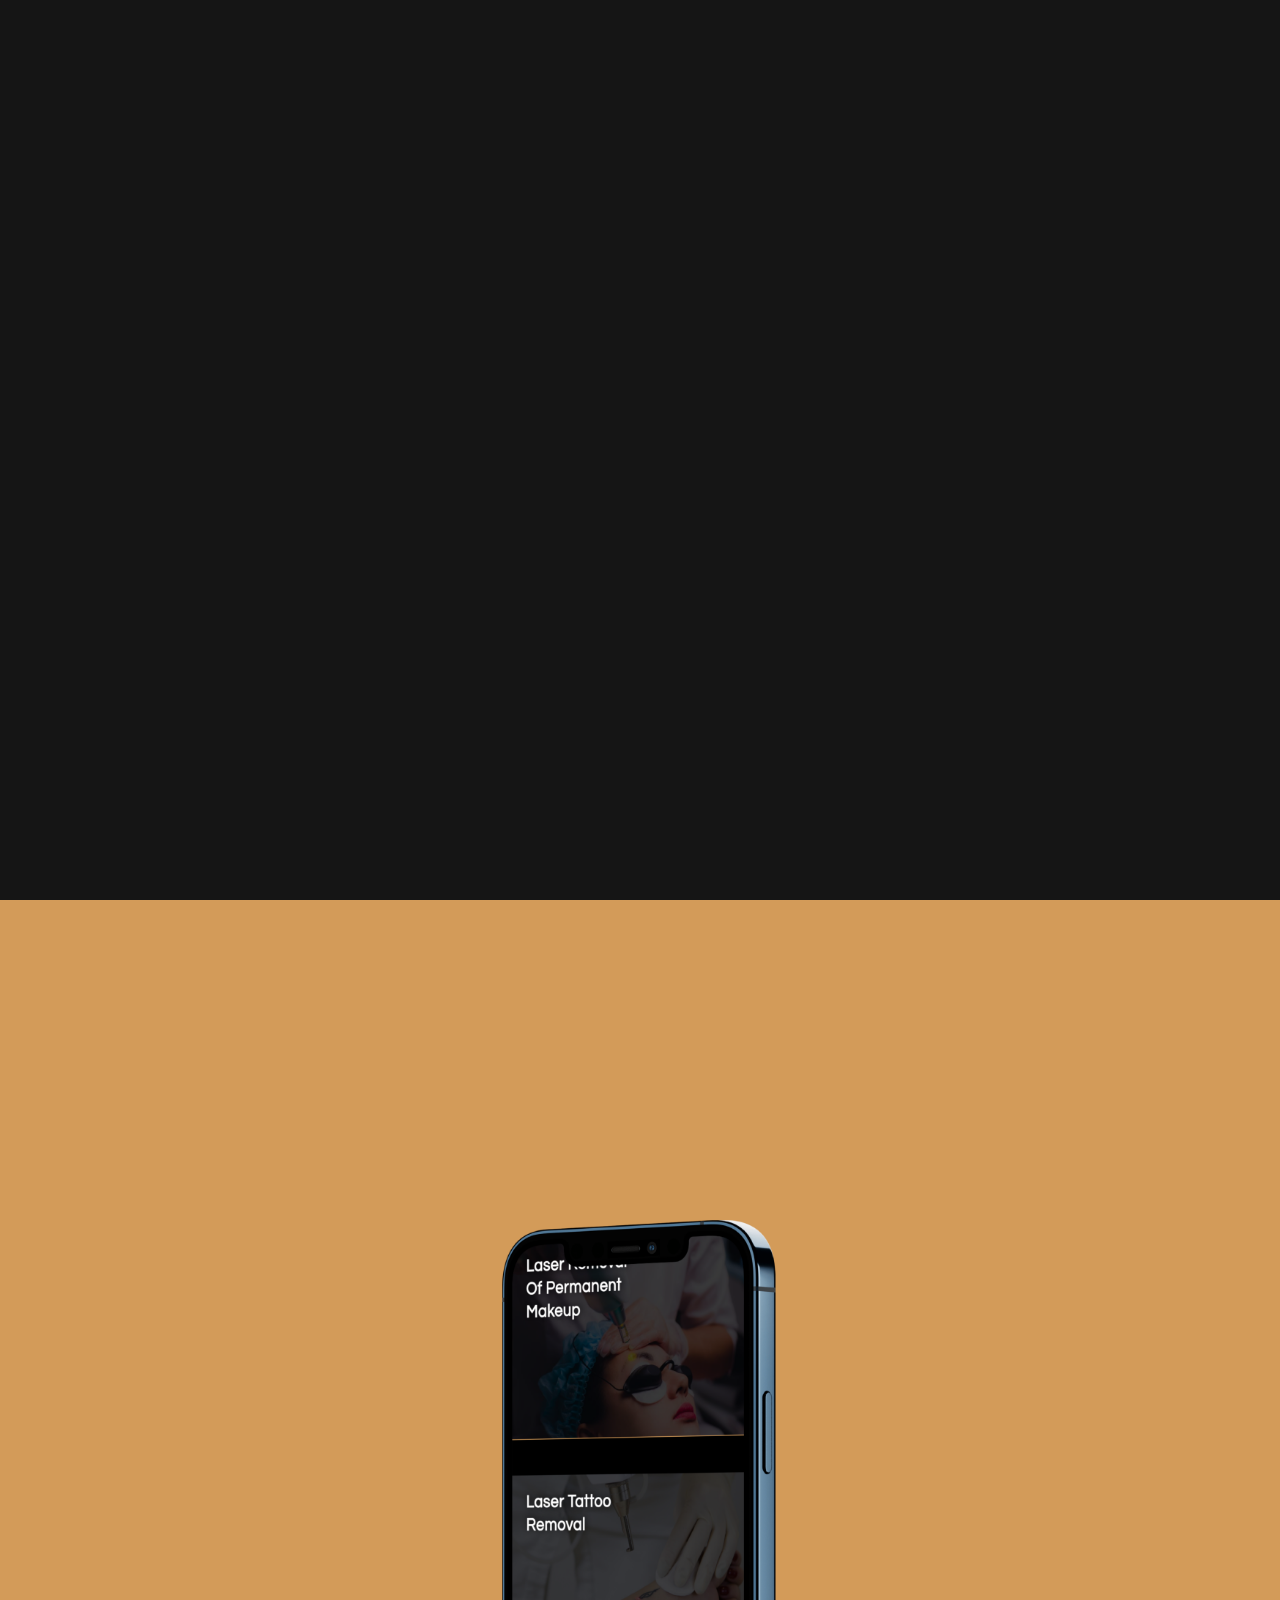
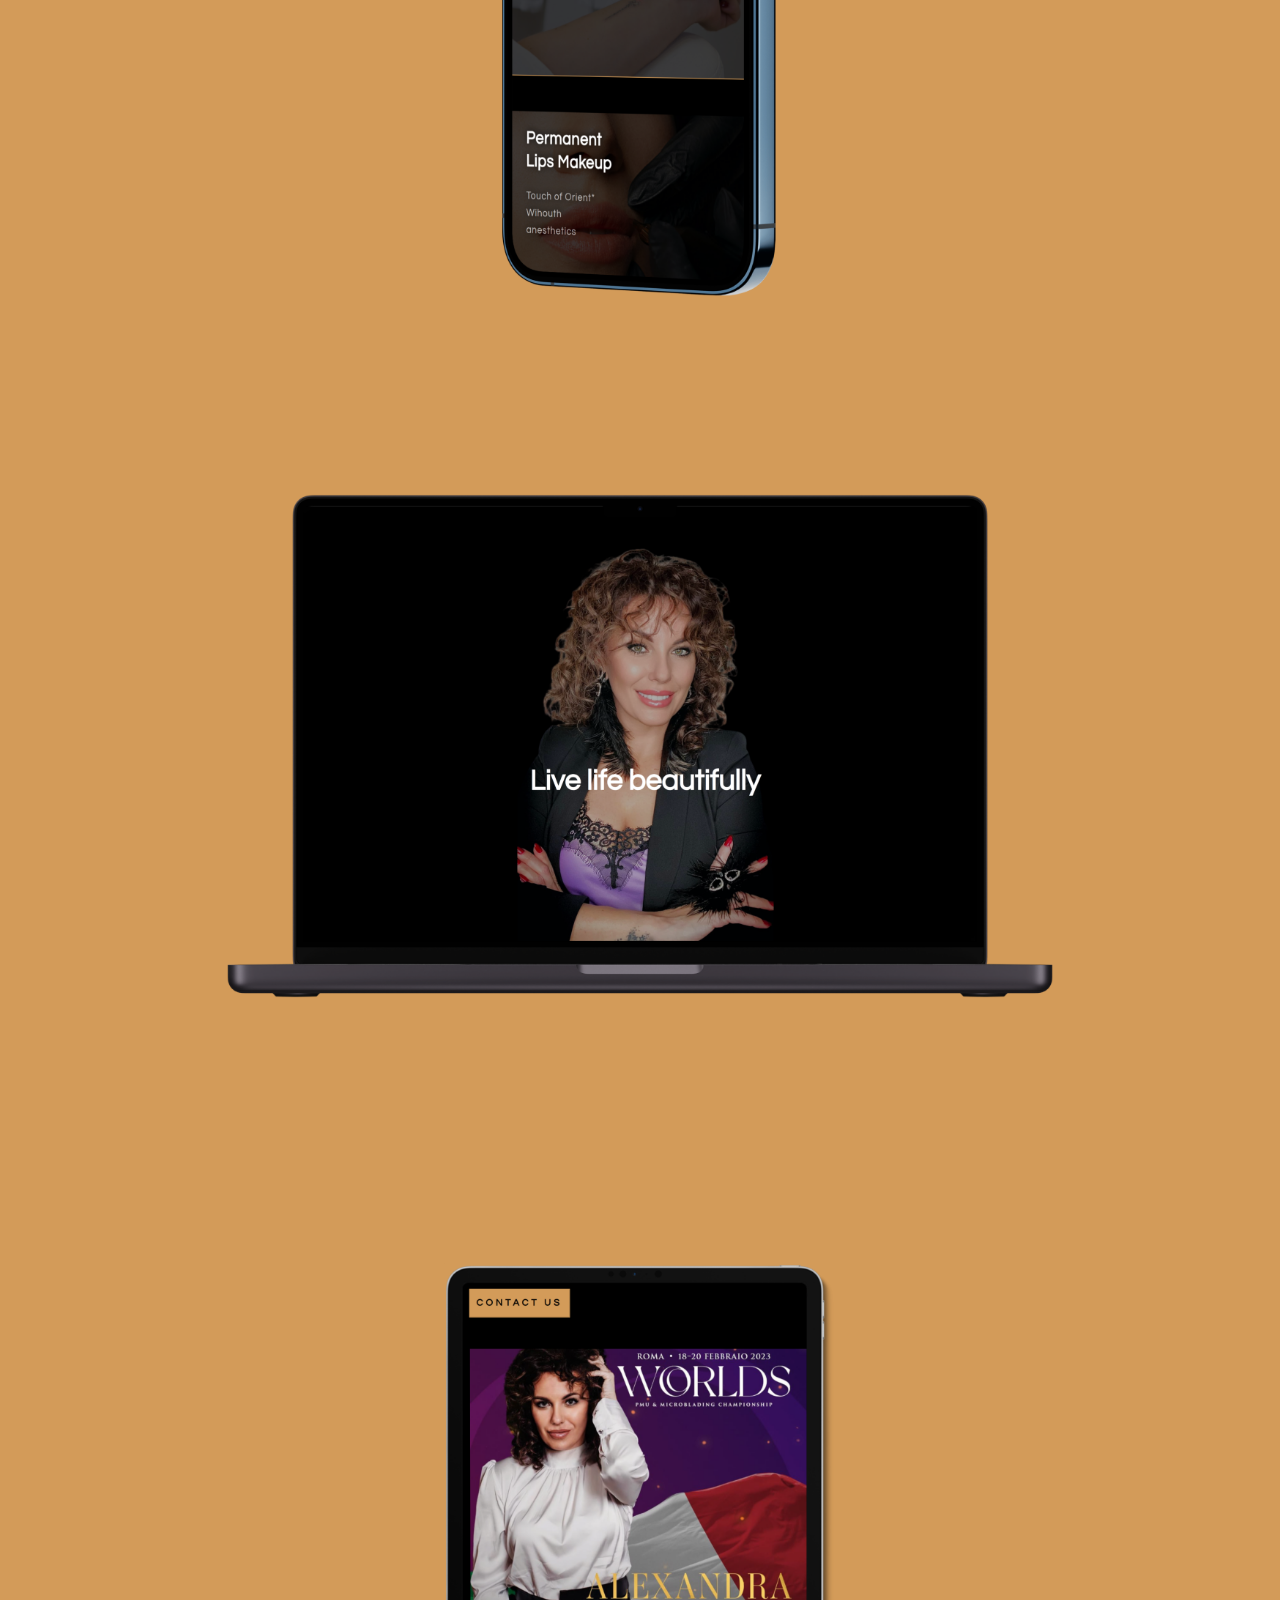
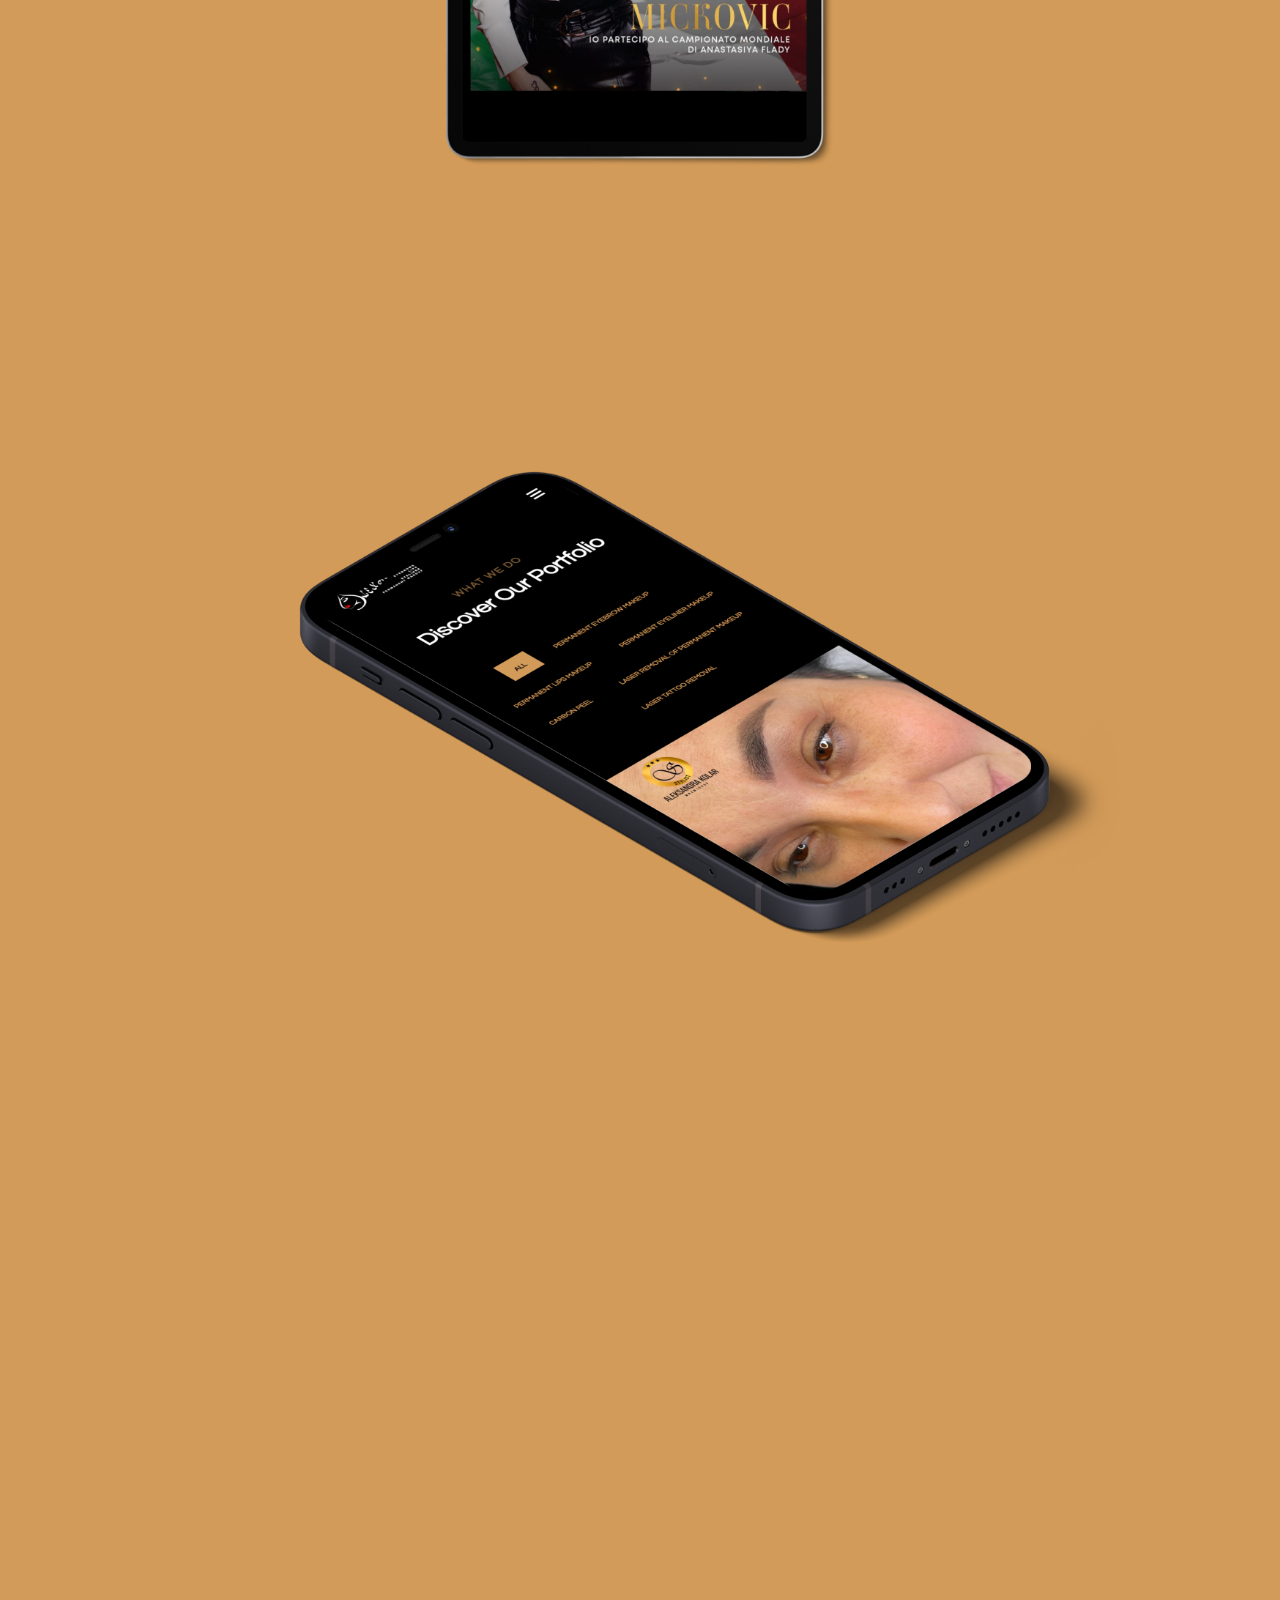
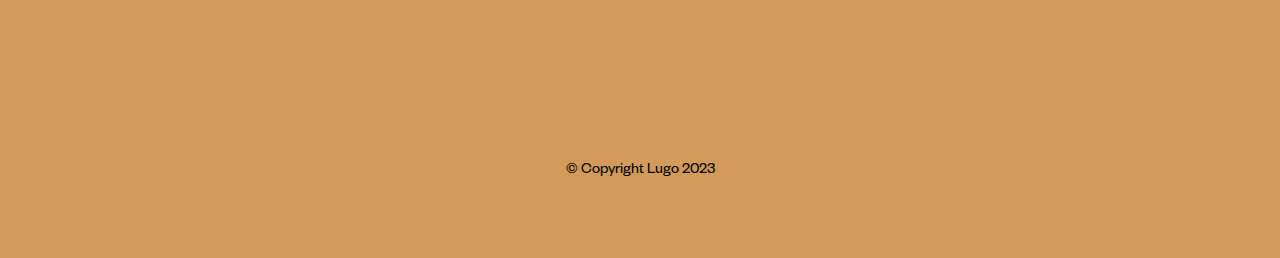
==== aleksandra-kolar.html @ fd19a125 "v1.30" ====
<!DOCTYPE html>
<html class="no-js" lang="en">

<head>

    <!--- basic page needs
    ================================================== -->
    <meta charset="utf-8">
    <title>Lugo</title>
    <meta name="description" content="">
    <meta name="author" content="">

    <!-- mobile specific metas
    ================================================== -->
    <meta name="viewport" content="width=device-width, initial-scale=1">
    <meta name="viewport" content="width=device-width, initial-scale=1, shrink-to-fit=no">
    <!-- CSS
    ================================================== -->
    <link rel="stylesheet" href="css/projects/aleksandra-kolar/base.css">
    <link rel="stylesheet" href="css/projects/aleksandra-kolar/vendor.css">
    <link rel="stylesheet" href="css/projects/aleksandra-kolar/main.css">



    <!-- script
    ================================================== -->
    <script src="js/modernizr.js"></script>

    <!-- favicons
    ================================================== -->
    <link rel="shortcut icon" href="favicon.ico" type="image/x-icon">
    <link rel="icon" href="favicon.ico" type="image/x-icon">

</head>


<body id="top">

    <!-- preloader
    ================================================== -->
    <div id="preloader">
        <div id="loader" class="dots-jump">
            <div></div>
            <div></div>
            <div></div>
        </div>
    </div>

    <!-- header
    ================================================== -->
    <header class="s-header">

        <div class="header-logo">
            <a class="site-logo" href="index.html">

                LUG<span class="spin-letter">O</span>
            </a>
        </div> <!-- end header-logo -->

        <nav class="header-nav">

            <a href="#0" class="header-nav__close" title="close"><span>Close</span></a>

            <h3>Navigate to</h3>

            <div class="header-nav__content">

                <ul class="header-nav__list">
                    <li><a class="smoothscroll" href="index.html" title="home">Home</a></li>
                    <li><a class="smoothscroll" href="index.html#about" title="about">About</a></li>
                    <li><a class="smoothscroll" href="#services" title="services">Services</a></li>
                    <li><a class="smoothscroll" href="#works" title="works">Prices</a></li>
                    <li><a class="smoothscroll" href="portfolio.html" title="works">Portfolio</a></li>
                    <li><a class="smoothscroll" href="#contact" title="contact">Contact</a></li>
                </ul>



                <ul class="header-nav__social">


                    <li>
                        <a href="#0"><i class="fab fa-instagram"></i></a>
                    </li>

                </ul>

            </div> <!-- end header-nav__content -->

        </nav> <!-- end header-nav -->

        <a class="header-menu-toggle" href="#0">
            <span class="header-menu-icon"></span>
        </a>

    </header> <!-- end s-header -->


    <!-- home
    ================================================== -->
    <section id="home" class="s-home page-hero target-section" data-parallax="scroll" data-natural-width=3000
        data-natural-height=2000 data-position-y=center>

        <!-- <div class="grid-overlay">
            <div></div>
        </div> -->



        <div class="home-content">

            <div class="row home-content__main">

                <h1 class="h1add">

                </h1>





            </div> <!-- end home-content__main -->

            <div class="home-content__scroll">
                <a href="#about" class="scroll-link smoothscroll">
                    Scroll
                </a>
            </div>

        </div> <!-- end home-content -->

        <ul class="home-social">


            <li>
                <a href="#0"><i class="fab fa-instagram" aria-hidden="true"></i><span>Instagram</span></a>
            </li>

        </ul> <!-- end home-social -->

    </section> <!-- end s-home -->


    <!-- about
    ================================================== -->
    <section id="about" class="s-about target-section">
        <!-- <div class="grid-overlay">
            <div></div>
        </div> -->

        <!--  <div class="row section-header bit-narrow">
            <div class="col-block">
                <div>
                    <div class="border-crevo">
                        <p class="p-crevo">Client</p>
                    </div>
                    <div>
                        <h2>Crevopromet - 3M</h2>
                    </div>
                </div>

            </div>
            <div class="col-block">
                <div>
                    <div class="border-crevo">
                        <p class="p-crevo">Services</p>
                    </div>
                    <div>
                        <h2>Web Development</h2>
                    </div>
                    <div>
                        <h2>Logo</h2>
                    </div>
                </div>

            </div>
            <div class="col-block">
                <div>
                    <div class="border-crevo">
                        <p class="p-crevo">Website</p>
                    </div>
                    <a href="#">
                        <div>
                            <h2>Check website</h2>
                        </div>
                    </a>
                </div>

            </div>
        </div> --> <!-- end section-header -->

        <div class="row bit-narrow">
            <div class="col-full">
                <img src="./images/projects/aleksandra-kolar/Frame 14.png" class="large-image">
                <img src="./images/projects/aleksandra-kolar/Frame 13(1).png" class="small-image">
            </div>

            <div class="col-full">
                <img src="./images/projects/aleksandra-kolar/Frame 8.png" class="large-image">
                <img src="./images/projects/aleksandra-kolar/Frame 122.png" class="small-image">
            </div>
            <div class="col-full">
                <img src="./images/projects/aleksandra-kolar/Frame 6 (1).png" class="large-image">
                <img src="./images/projects/aleksandra-kolar/Frame 111.png" class="small-image">
            </div>

            <div class="col-full">
                <img src="./images/projects/aleksandra-kolar/Frame 7.png" class="large-image">
                <img src="./images/projects/aleksandra-kolar/Frame 7(1).png" class="small-image">
            </div>


        </div> <!-- end about-desc -->



    </section> <!-- end s-about -->





    <!-- contact
    ================================================== -->
    <section id="contact" class="s-contact target-section">

        <!-- <div class="grid-overlay">
            <div></div>
        </div> -->

        <div class="row section-header narrow">
            <div class="col-full">

                <h1 style="color: black;" class="display-4 font-weight"></h1>
            </div>
        </div> <!-- end section-header -->

        <div class="row contact-main" data-aos="fade-up">
            <div class="col-full" style="color: black;">

                <p class="contact-address">
                    Belgrade, Serbia

                </p>
                <p class="contact-email">
                    lugooodigital@gmail.com

                </p>
                <p class="contact-numbers">

                    +3816512677
                </p>

                <ul class="contact-social">
                    <li>
                        <a href="#0"><i class="fab fa-facebook"></i></a>
                    </li>

                    <li>
                        <a href="#0"><i class="fab fa-instagram"></i></a>
                    </li>


                </ul>
            </div>
        </div>

    </section> <!-- end s-contact -->


    <!-- footer
    ================================================== -->
    <footer>
        <div class="row">
            <div class="col-full ss-copyright">
                <span style="color: black;">© Copyright Lugo 2023</span>

            </div>
        </div>


    </footer>


    <!-- photoswipe background
    ================================================== -->
    <div aria-hidden="true" class="pswp" role="dialog" tabindex="-1">

        <div class="pswp__bg"></div>
        <div class="pswp__scroll-wrap">

            <div class="pswp__container">
                <div class="pswp__item"></div>
                <div class="pswp__item"></div>
                <div class="pswp__item"></div>
            </div>

            <div class="pswp__ui pswp__ui--hidden">
                <div class="pswp__top-bar">
                    <div class="pswp__counter"></div><button class="pswp__button pswp__button--close"
                        title="Close (Esc)"></button> <button class="pswp__button pswp__button--share"
                        title="Share"></button> <button class="pswp__button pswp__button--fs"
                        title="Toggle fullscreen"></button> <button class="pswp__button pswp__button--zoom"
                        title="Zoom in/out"></button>
                    <div class="pswp__preloader">
                        <div class="pswp__preloader__icn">
                            <div class="pswp__preloader__cut">
                                <div class="pswp__preloader__donut"></div>
                            </div>
                        </div>
                    </div>
                </div>
                <div class="pswp__share-modal pswp__share-modal--hidden pswp__single-tap">
                    <div class="pswp__share-tooltip"></div>
                </div><button class="pswp__button pswp__button--arrow--left" title="Previous (arrow left)"></button>
                <button class="pswp__button pswp__button--arrow--right" title="Next (arrow right)"></button>
                <div class="pswp__caption">
                    <div class="pswp__caption__center"></div>
                </div>
            </div>

        </div>

    </div> <!-- end photoSwipe background -->


    <!-- Java Script
    ================================================== -->
    <script src="js/jquery-3.2.1.min.js"></script>
    <script src="js/plugins.js"></script>
    <script src="js/main.js"></script>

    <script src="js/projects/aleksandra-kolar/aleksandara-kolar.js"></script>
</body>
---- css/projects/aleksandra-kolar/base.css ----
/* =================================================================== 
 *
 *  Sublime v1.0 Base Stylesheet
 *  06-10-2018
 *  ------------------------------------------------------------------
 *
 *  TOC:
 *  # imports 
 *  # normalize  
 *  # basic/base setup styles
 *    ## Media
 *    ## Typography resets 
 *    ## links
 *    ## inputs
 *  # grid
 *    ## medium size devices
 *    ## tablets
 *    ## mobile devices
 *    ## small mobile devices
 *  # block grids
 *    ## medium size devices
 *    ## tablets
 *    ## mobile devices
 *  # MISC
 *
 * =================================================================== */

/* ===================================================================
 * # imports 
 *
 * ------------------------------------------------------------------- */
@import url("https://fonts.googleapis.com/css?family=Montserrat:400,500,600,700|Nunito+Sans:300,400,400i,600,600i,700,700i");
@import url("micons/micons.css");
@import url("font-awesome/css/fontawesome-all.css");

/* ===================================================================
 * # normalize
 * normalize.css v5.0.0 | MIT License |
 * github.com/necolas/normalize.css
 *
 * ------------------------------------------------------------------- */
html {
  font-family: sans-serif;
  line-height: 1.15;
  -ms-text-size-adjust: 100%;
  -webkit-text-size-adjust: 100%;
}

body {
  margin: 0;
}

article,
aside,
footer,
header,
nav,
section {
  display: block;
}

h1 {
  font-size: 2em;
  margin: 0.67em 0;
}

figcaption,
figure,
main {
  display: block;
}

figure {
  margin: 1em 40px;
}

hr {
  box-sizing: content-box;
  height: 0;
  overflow: visible;
}

pre {
  font-family: monospace, monospace;
  font-size: 1em;
}

a {
  background-color: transparent;
  -webkit-text-decoration-skip: objects;
}

a:active,
a:hover {
  outline-width: 0;
}

abbr[title] {
  border-bottom: none;
  text-decoration: underline;
  text-decoration: underline dotted;
}

b,
strong {
  font-weight: inherit;
}

b,
strong {
  font-weight: bolder;
}

code,
kbd,
samp {
  font-family: monospace, monospace;
  font-size: 1em;
}

dfn {
  font-style: italic;
}

mark {
  background-color: #ff0;
  color: #000;
}

small {
  font-size: 80%;
}

sub,
sup {
  font-size: 75%;
  line-height: 0;
  position: relative;
  vertical-align: baseline;
}

sub {
  bottom: -0.25em;
}

sup {
  top: -0.5em;
}

audio,
video {
  display: inline-block;
}

audio:not([controls]) {
  display: none;
  height: 0;
}

img {
  border-style: none;
}

svg:not(:root) {
  overflow: hidden;
}

button,
input,
optgroup,
select,
textarea {
  font-family: sans-serif;
  font-size: 100%;
  line-height: 1.15;
  margin: 0;
}

button,
input {
  overflow: visible;
}

button,
select {
  text-transform: none;
}

button,
html [type="button"],
[type="reset"],
[type="submit"] {
  -webkit-appearance: button;
}

button::-moz-focus-inner,
[type="button"]::-moz-focus-inner,
[type="reset"]::-moz-focus-inner,
[type="submit"]::-moz-focus-inner {
  border-style: none;
  padding: 0;
}

button:-moz-focusring,
[type="button"]:-moz-focusring,
[type="reset"]:-moz-focusring,
[type="submit"]:-moz-focusring {
  outline: 1px dotted ButtonText;
}

fieldset {
  border: 1px solid #c0c0c0;
  margin: 0 2px;
  padding: 0.35em 0.625em 0.75em;
}

legend {
  box-sizing: border-box;
  color: inherit;
  display: table;
  max-width: 100%;
  padding: 0;
  white-space: normal;
}

progress {
  display: inline-block;
  vertical-align: baseline;
}

textarea {
  overflow: auto;
}

[type="checkbox"],
[type="radio"] {
  box-sizing: border-box;
  padding: 0;
}

[type="number"]::-webkit-inner-spin-button,
[type="number"]::-webkit-outer-spin-button {
  height: auto;
}

[type="search"] {
  -webkit-appearance: textfield;
  outline-offset: -2px;
}

[type="search"]::-webkit-search-cancel-button,
[type="search"]::-webkit-search-decoration {
  -webkit-appearance: none;
}

::-webkit-file-upload-button {
  -webkit-appearance: button;
  font: inherit;
}

details,
menu {
  display: block;
}

summary {
  display: list-item;
}

canvas {
  display: inline-block;
}

template {
  display: none;
}

[hidden] {
  display: none;
}

/* ===================================================================
 * # basic/base setup styles
 *
 * ------------------------------------------------------------------- */
html {
  font-size: 62.5%;
  box-sizing: border-box;
}

*,
*::before,
*::after {
  box-sizing: inherit;
}

body {
  font-weight: normal;
  line-height: 1;
  word-wrap: break-word;
  text-rendering: optimizeLegibility;
  -webkit-overflow-scrolling: touch;
  -webkit-text-size-adjust: none;
}

body,
input,
button {
  -moz-osx-font-smoothing: grayscale;
  -webkit-font-smoothing: antialiased;
}

/* ------------------------------------------------------------------- 
 * ## Media
 * ------------------------------------------------------------------- */
img,
video {
  max-width: 100%;
  height: auto;
}

/* ------------------------------------------------------------------- 
 * ## Typography resets 
 * ------------------------------------------------------------------- */
div,
dl,
dt,
dd,
ul,
ol,
li,
h1,
h2,
h3,
h4,
h5,
h6,
pre,
form,
p,
blockquote,
th,
td {
  margin: 0;
  padding: 0;
}

h1,
h2,
h3,
h4,
h5,
h6 {
  -webkit-font-smoothing: auto;
  -webkit-font-smoothing: antialiased;
  -webkit-font-variant-ligatures: common-ligatures;
  -moz-font-variant-ligatures: common-ligatures;
  font-variant-ligatures: common-ligatures;
  text-rendering: optimizeLegibility;
}

em,
i {
  font-style: italic;
  line-height: inherit;
}

strong,
b {
  font-weight: bold;
  line-height: inherit;
}

small {
  font-size: 60%;
  line-height: inherit;
}

ol,
ul {
  list-style: none;
}

li {
  display: block;
}

/* ------------------------------------------------------------------- 
 * ## links
 * ------------------------------------------------------------------- */
a {
  text-decoration: none;
  line-height: inherit;
}

a img {
  border: none;
}

/* ------------------------------------------------------------------- 
 * ## inputs
 * ------------------------------------------------------------------- */
fieldset {
  margin: 0;
  padding: 0;
}

input[type="email"],
input[type="number"],
input[type="search"],
input[type="text"],
input[type="tel"],
input[type="url"],
input[type="password"],
textarea {
  -webkit-appearance: none;
  -moz-appearance: none;
  -ms-appearance: none;
  -o-appearance: none;
  appearance: none;
}

/* ===================================================================
 * # grid
 *
 * ------------------------------------------------------------------- */
.row {
  width: 90%;
  max-width: 100%;
  margin: 0 auto;
}
.thumb-link {
  height: 100%;
  width: 100%;
}

.row:after {
  content: "";
  display: table;
  clear: both;
}

.row .row {
  width: auto;
  max-width: none;
  margin-left: -20px;
  margin-right: -20px;
}

/* column blocks
 * -------------------------------------- */
[class*="col-"] {
  float: left;
  padding: 0 20px;
}

[class*="col-"] + [class*="col-"].end {
  float: right;
}

.collapse > [class*="col-"],
[class*="col-"].collapse {
  padding: 0;
}

/* column width classes 
 * -------------------------------------- */
.col-one {
  width: 8.33333%;
}

.col-two,
.col-1-6 {
  width: 16.66667%;
}

.col-three,
.col-1-4 {
  width: 25%;
}

.col-four,
.col-1-3 {
  width: 33.33333%;
}

.col-five {
  width: 41.66667%;
}

.col-six,
.col-1-2 {
  width: 50%;
}

.col-seven {
  width: 58.33333%;
}

.col-eight,
.col-2-3 {
  width: 66.66667%;
}

.col-nine,
.col-3-4 {
  width: 75%;
}

.col-ten,
.col-5-6 {
  width: 83.33333%;
}

.col-eleven {
  width: 91.66667%;
}

.col-twelve,
.col-full {
  width: 100%;
}
[class*="col-"] {
  padding: 10px 15px;
}

/* ------------------------------------------------------------------- 
 * ## medium size devices
 * ------------------------------------------------------------------- */
@media only screen and (max-width: 1200px) {
  .row .row {
    margin-left: -15px;
    margin-right: -15px;
  }

  [class*="col-"] {
    padding: 10px 15px;
  }

  .md-two,
  .md-1-6 {
    width: 16.66667%;
  }

  .md-one {
    width: 8.33333%;
  }

  .md-three,
  .md-1-4 {
    width: 25%;
  }

  .md-four,
  .md-1-3 {
    width: 33.33333%;
  }

  .md-five {
    width: 41.66667%;
  }

  .md-six,
  .md-1-2 {
    width: 50%;
  }

  .md-seven {
    width: 58.33333%;
  }

  .md-eight,
  .md-2-3 {
    width: 66.66667%;
  }

  .md-nine,
  .md-3-4 {
    width: 75%;
  }

  .md-ten,
  .md-5-6 {
    width: 83.33333%;
  }

  .md-eleven {
    width: 91.66667%;
  }

  .md-twelve,
  .md-full {
    width: 100%;
  }
}

/* ------------------------------------------------------------------- 
 * ## tablets
 * ------------------------------------------------------------------- */
@media only screen and (max-width: 800px) {
  .row {
    width: 90%;
  }

  .tab-1-4 {
    width: 25%;
  }

  .tab-1-3 {
    width: 33.33333%;
  }

  .tab-1-2 {
    width: 50%;
  }

  .tab-2-3 {
    width: 66.66667%;
  }

  .tab-3-4 {
    width: 75%;
  }

  .tab-full {
    width: 100%;
  }

  .hide-on-tablet {
    display: none;
  }
}

/* ------------------------------------------------------------------- 
 * ## mobile devices
 * ------------------------------------------------------------------- */
@media only screen and (max-width: 600px) {
  .row {
    width: auto;
    padding-left: 25px;
    padding-right: 25px;
  }

  .row .row {
    margin-left: -10px;
    margin-right: -10px;
    padding-left: 0;
    padding-right: 0;
  }

  [class*="col-"] {
    padding: 0 10px;
  }

  .mob-1-4 {
    width: 25%;
  }

  .mob-1-3 {
    width: 33.33333%;
  }

  .mob-1-2 {
    width: 50%;
  }

  .mob-2-3 {
    width: 66.66667%;
  }

  .mob-3-4 {
    width: 75%;
  }

  .mob-full {
    width: 100%;
  }

  .hide-on-mobile {
    display: none;
  }
}

/* ------------------------------------------------------------------- 
 * ## small mobile devices
 * ------------------------------------------------------------------- */

/* stack columns on small mobile devices
 * ------------------------------------------------------------------- */
@media only screen and (max-width: 400px) {
  .row .row {
    margin-left: 0;
    margin-right: 0;
  }

  [class*="col-"]:not(.col-block) {
    width: 100% !important;
    float: none !important;
    clear: both !important;
    margin-left: 0;
    margin-right: 0;
    padding: 0;
    margin-bottom: 10px;
  }

  [class*="col-"] + [class*="col-"].end {
    float: none;
  }

  .stack .col-block {
    width: 100% !important;
    float: none !important;
    clear: both !important;
    margin-left: 0;
    margin-right: 0;
  }
}

/* ===================================================================
 * # block grids
 * ------------------------------------------------------------------- */

/*   Equally-sized columns define at row level
 * ------------------------------------------------------------------- */
[class*="block-"]:after {
  content: "";
  display: table;
  clear: both;
}

.block-1-6 .col-block {
  width: 16.66667%;
}

.block-1-5 .col-block {
  width: 20%;
}

.block-1-4 .col-block {
  width: 25%;
}

.block-1-3 .col-block {
  width: 33.33333%;
}

.block-1-2 .col-block {
  width: 50%;
}

/**
 * Clearing for block grid columns. Allow columns with 
 * different heights to align properly.
 */
.block-1-6 .col-block:nth-child(6n + 1),
.block-1-5 .col-block:nth-child(5n + 1),
.block-1-4 .col-block:nth-child(4n + 1),
.block-1-3 .col-block:nth-child(3n + 1),
.block-1-2 .col-block:nth-child(2n + 1) {
  clear: both;
}

/* ------------------------------------------------------------------- 
 * ## medium size devices
 * ------------------------------------------------------------------- */
@media only screen and (max-width: 1200px) {
  .block-m-1-6 .col-block {
    width: 16.66667%;
  }

  .block-m-1-5 .col-block {
    width: 20%;
  }

  .block-m-1-4 .col-block {
    width: 25%;
  }

  .block-m-1-3 .col-block {
    width: 33.33333%;
  }

  .block-m-1-2 .col-block {
    width: 50%;
  }

  .block-m-full .col-block {
    width: 100%;
    clear: both;
  }

  [class*="block-m-"] .col-block:nth-child(n) {
    clear: none;
  }

  .block-m-1-6 .col-block:nth-child(6n + 1),
  .block-m-1-5 .col-block:nth-child(5n + 1),
  .block-m-1-4 .col-block:nth-child(4n + 1),
  .block-m-1-3 .col-block:nth-child(3n + 1),
  .block-m-1-2 .col-block:nth-child(2n + 1) {
    clear: both;
  }
}

/* ------------------------------------------------------------------- 
 * ## tablets
 * ------------------------------------------------------------------- */
@media only screen and (max-width: 800px) {
  .block-tab-1-6 .col-block {
    width: 16.66667%;
  }

  .block-tab-1-5 .col-block {
    width: 20%;
  }

  .block-tab-1-4 .col-block {
    width: 25%;
  }

  .block-tab-1-3 .col-block {
    width: 33.33333%;
  }

  .block-tab-1-2 .col-block {
    width: 50%;
  }

  .block-tab-full .col-block {
    width: 100%;
    clear: both;
  }

  [class*="block-tab-"] .col-block:nth-child(n) {
    clear: none;
    min-height: 300px; /* Default min-height for elements other than the 1st */
  }

  .block-tab-1-6 .col-block:nth-child(6n + 1),
  .block-tab-1-5 .col-block:nth-child(5n + 1),
  .block-tab-1-4 .col-block:nth-child(4n + 1),
  .block-tab-1-3 .col-block:nth-child(3n + 1),
  .block-tab-1-2 .col-block:nth-child(2n + 1) {
    clear: both;
    min-height: 300px; /* Specific min-height for the 1st element */
  }
  .item-process1 {
    min-height: 320px;
  }
}

/* ------------------------------------------------------------------- 
 * ## mobile devices
 * ------------------------------------------------------------------- */
@media only screen and (max-width: 600px) {
  .block-mob-1-6 .col-block {
    width: 16.66667%;
  }

  .block-mob-1-5 .col-block {
    width: 20%;
  }

  .block-mob-1-4 .col-block {
    width: 25%;
  }

  .block-mob-1-3 .col-block {
    width: 33.33333%;
  }

  .block-mob-1-2 .col-block {
    width: 50%;
  }

  .block-mob-full .col-block {
    width: 100%;
    clear: both;
  }

  [class*="block-mob-"] .col-block:nth-child(n) {
    clear: none;
  }

  .block-mob-1-6 .col-block:nth-child(6n + 1),
  .block-mob-1-5 .col-block:nth-child(5n + 1),
  .block-mob-1-4 .col-block:nth-child(4n + 1),
  .block-mob-1-3 .col-block:nth-child(3n + 1),
  .block-mob-1-2 .col-block:nth-child(2n + 1) {
    clear: both;
  }
}

/* ===================================================================
 * # MISC
 *
 * ------------------------------------------------------------------- */
.group:after {
  content: "";
  display: table;
  clear: both;
}

/* Misc Helper Styles
 * -------------------------------------- */
.is-hidden {
  display: none;
}

.is-invisible {
  visibility: hidden;
}

.antialiased {
  -webkit-font-smoothing: antialiased;
  -moz-osx-font-smoothing: grayscale;
}

.overflow-hidden {
  overflow: hidden;
}

.remove-bottom {
  margin-bottom: 0;
}

.half-bottom {
  margin-bottom: 1.5rem !important;
}

.add-bottom {
  margin-bottom: 3rem !important;
}

.no-border {
  border: none;
}

.full-width {
  width: 100%;
}

.text-center {
  text-align: center;
}

.text-left {
  text-align: left;
}

.text-right {
  text-align: right;
}

.pull-left {
  float: left;
}

.pull-right {
  float: right;
}

.align-center {
  margin-left: auto;
  margin-right: auto;
  text-align: center;
}

/*# sourceMappingURL=base.css.map */
---- css/projects/aleksandra-kolar/vendor.css ----
/* =================================================================== 
 *
 *  Sublime v1.0 Vendor/Third Party CSS 
 *  06-10-2018
 *  ------------------------------------------------------------------
 *
 *  TOC:
 *  # animate on scroll
 *  # slick slider
 *  # lity
 *  # PhotoSwipe main CSS
 *  # PhotoSwipe Skin
 *
 * =================================================================== */


/* ===================================================================
 * # animate on scroll 
 * https://michalsnik.github.io/aos/
 * ------------------------------------------------------------------- */
[data-aos][data-aos][data-aos-duration='50'],
body[data-aos-duration='50'] [data-aos] {
  transition-duration: 50ms;
}

[data-aos][data-aos][data-aos-delay='50'],
body[data-aos-delay='50'] [data-aos] {
  transition-delay: 0;
}

[data-aos][data-aos][data-aos-delay='50'].aos-animate,
body[data-aos-delay='50'] [data-aos].aos-animate {
  transition-delay: 50ms;
}

[data-aos][data-aos][data-aos-duration='100'],
body[data-aos-duration='100'] [data-aos] {
  transition-duration: .1s;
}

[data-aos][data-aos][data-aos-delay='100'],
body[data-aos-delay='100'] [data-aos] {
  transition-delay: 0;
}

[data-aos][data-aos][data-aos-delay='100'].aos-animate,
body[data-aos-delay='100'] [data-aos].aos-animate {
  transition-delay: .1s;
}

[data-aos][data-aos][data-aos-duration='150'],
body[data-aos-duration='150'] [data-aos] {
  transition-duration: .15s;
}

[data-aos][data-aos][data-aos-delay='150'],
body[data-aos-delay='150'] [data-aos] {
  transition-delay: 0;
}

[data-aos][data-aos][data-aos-delay='150'].aos-animate,
body[data-aos-delay='150'] [data-aos].aos-animate {
  transition-delay: .15s;
}

[data-aos][data-aos][data-aos-duration='200'],
body[data-aos-duration='200'] [data-aos] {
  transition-duration: .2s;
}

[data-aos][data-aos][data-aos-delay='200'],
body[data-aos-delay='200'] [data-aos] {
  transition-delay: 0;
}

[data-aos][data-aos][data-aos-delay='200'].aos-animate,
body[data-aos-delay='200'] [data-aos].aos-animate {
  transition-delay: .2s;
}

[data-aos][data-aos][data-aos-duration='250'],
body[data-aos-duration='250'] [data-aos] {
  transition-duration: .25s;
}

[data-aos][data-aos][data-aos-delay='250'],
body[data-aos-delay='250'] [data-aos] {
  transition-delay: 0;
}

[data-aos][data-aos][data-aos-delay='250'].aos-animate,
body[data-aos-delay='250'] [data-aos].aos-animate {
  transition-delay: .25s;
}

[data-aos][data-aos][data-aos-duration='300'],
body[data-aos-duration='300'] [data-aos] {
  transition-duration: .3s;
}

[data-aos][data-aos][data-aos-delay='300'],
body[data-aos-delay='300'] [data-aos] {
  transition-delay: 0;
}

[data-aos][data-aos][data-aos-delay='300'].aos-animate,
body[data-aos-delay='300'] [data-aos].aos-animate {
  transition-delay: .3s;
}

[data-aos][data-aos][data-aos-duration='350'],
body[data-aos-duration='350'] [data-aos] {
  transition-duration: .35s;
}

[data-aos][data-aos][data-aos-delay='350'],
body[data-aos-delay='350'] [data-aos] {
  transition-delay: 0;
}

[data-aos][data-aos][data-aos-delay='350'].aos-animate,
body[data-aos-delay='350'] [data-aos].aos-animate {
  transition-delay: .35s;
}

[data-aos][data-aos][data-aos-duration='400'],
body[data-aos-duration='400'] [data-aos] {
  transition-duration: .4s;
}

[data-aos][data-aos][data-aos-delay='400'],
body[data-aos-delay='400'] [data-aos] {
  transition-delay: 0;
}

[data-aos][data-aos][data-aos-delay='400'].aos-animate,
body[data-aos-delay='400'] [data-aos].aos-animate {
  transition-delay: .4s;
}

[data-aos][data-aos][data-aos-duration='450'],
body[data-aos-duration='450'] [data-aos] {
  transition-duration: .45s;
}

[data-aos][data-aos][data-aos-delay='450'],
body[data-aos-delay='450'] [data-aos] {
  transition-delay: 0;
}

[data-aos][data-aos][data-aos-delay='450'].aos-animate,
body[data-aos-delay='450'] [data-aos].aos-animate {
  transition-delay: .45s;
}

[data-aos][data-aos][data-aos-duration='500'],
body[data-aos-duration='500'] [data-aos] {
  transition-duration: .5s;
}

[data-aos][data-aos][data-aos-delay='500'],
body[data-aos-delay='500'] [data-aos] {
  transition-delay: 0;
}

[data-aos][data-aos][data-aos-delay='500'].aos-animate,
body[data-aos-delay='500'] [data-aos].aos-animate {
  transition-delay: .5s;
}

[data-aos][data-aos][data-aos-duration='550'],
body[data-aos-duration='550'] [data-aos] {
  transition-duration: .55s;
}

[data-aos][data-aos][data-aos-delay='550'],
body[data-aos-delay='550'] [data-aos] {
  transition-delay: 0;
}

[data-aos][data-aos][data-aos-delay='550'].aos-animate,
body[data-aos-delay='550'] [data-aos].aos-animate {
  transition-delay: .55s;
}

[data-aos][data-aos][data-aos-duration='600'],
body[data-aos-duration='600'] [data-aos] {
  transition-duration: .6s;
}

[data-aos][data-aos][data-aos-delay='600'],
body[data-aos-delay='600'] [data-aos] {
  transition-delay: 0;
}

[data-aos][data-aos][data-aos-delay='600'].aos-animate,
body[data-aos-delay='600'] [data-aos].aos-animate {
  transition-delay: .6s;
}

[data-aos][data-aos][data-aos-duration='650'],
body[data-aos-duration='650'] [data-aos] {
  transition-duration: .65s;
}

[data-aos][data-aos][data-aos-delay='650'],
body[data-aos-delay='650'] [data-aos] {
  transition-delay: 0;
}

[data-aos][data-aos][data-aos-delay='650'].aos-animate,
body[data-aos-delay='650'] [data-aos].aos-animate {
  transition-delay: .65s;
}

[data-aos][data-aos][data-aos-duration='700'],
body[data-aos-duration='700'] [data-aos] {
  transition-duration: .7s;
}

[data-aos][data-aos][data-aos-delay='700'],
body[data-aos-delay='700'] [data-aos] {
  transition-delay: 0;
}

[data-aos][data-aos][data-aos-delay='700'].aos-animate,
body[data-aos-delay='700'] [data-aos].aos-animate {
  transition-delay: .7s;
}

[data-aos][data-aos][data-aos-duration='750'],
body[data-aos-duration='750'] [data-aos] {
  transition-duration: .75s;
}

[data-aos][data-aos][data-aos-delay='750'],
body[data-aos-delay='750'] [data-aos] {
  transition-delay: 0;
}

[data-aos][data-aos][data-aos-delay='750'].aos-animate,
body[data-aos-delay='750'] [data-aos].aos-animate {
  transition-delay: .75s;
}

[data-aos][data-aos][data-aos-duration='800'],
body[data-aos-duration='800'] [data-aos] {
  transition-duration: .8s;
}

[data-aos][data-aos][data-aos-delay='800'],
body[data-aos-delay='800'] [data-aos] {
  transition-delay: 0;
}

[data-aos][data-aos][data-aos-delay='800'].aos-animate,
body[data-aos-delay='800'] [data-aos].aos-animate {
  transition-delay: .8s;
}

[data-aos][data-aos][data-aos-duration='850'],
body[data-aos-duration='850'] [data-aos] {
  transition-duration: .85s;
}

[data-aos][data-aos][data-aos-delay='850'],
body[data-aos-delay='850'] [data-aos] {
  transition-delay: 0;
}

[data-aos][data-aos][data-aos-delay='850'].aos-animate,
body[data-aos-delay='850'] [data-aos].aos-animate {
  transition-delay: .85s;
}

[data-aos][data-aos][data-aos-duration='900'],
body[data-aos-duration='900'] [data-aos] {
  transition-duration: .9s;
}

[data-aos][data-aos][data-aos-delay='900'],
body[data-aos-delay='900'] [data-aos] {
  transition-delay: 0;
}

[data-aos][data-aos][data-aos-delay='900'].aos-animate,
body[data-aos-delay='900'] [data-aos].aos-animate {
  transition-delay: .9s;
}

[data-aos][data-aos][data-aos-duration='950'],
body[data-aos-duration='950'] [data-aos] {
  transition-duration: .95s;
}

[data-aos][data-aos][data-aos-delay='950'],
body[data-aos-delay='950'] [data-aos] {
  transition-delay: 0;
}

[data-aos][data-aos][data-aos-delay='950'].aos-animate,
body[data-aos-delay='950'] [data-aos].aos-animate {
  transition-delay: .95s;
}

[data-aos][data-aos][data-aos-duration='1000'],
body[data-aos-duration='1000'] [data-aos] {
  transition-duration: 1s;
}

[data-aos][data-aos][data-aos-delay='1000'],
body[data-aos-delay='1000'] [data-aos] {
  transition-delay: 0;
}

[data-aos][data-aos][data-aos-delay='1000'].aos-animate,
body[data-aos-delay='1000'] [data-aos].aos-animate {
  transition-delay: 1s;
}

[data-aos][data-aos][data-aos-duration='1050'],
body[data-aos-duration='1050'] [data-aos] {
  transition-duration: 1.05s;
}

[data-aos][data-aos][data-aos-delay='1050'],
body[data-aos-delay='1050'] [data-aos] {
  transition-delay: 0;
}

[data-aos][data-aos][data-aos-delay='1050'].aos-animate,
body[data-aos-delay='1050'] [data-aos].aos-animate {
  transition-delay: 1.05s;
}

[data-aos][data-aos][data-aos-duration='1100'],
body[data-aos-duration='1100'] [data-aos] {
  transition-duration: 1.1s;
}

[data-aos][data-aos][data-aos-delay='1100'],
body[data-aos-delay='1100'] [data-aos] {
  transition-delay: 0;
}

[data-aos][data-aos][data-aos-delay='1100'].aos-animate,
body[data-aos-delay='1100'] [data-aos].aos-animate {
  transition-delay: 1.1s;
}

[data-aos][data-aos][data-aos-duration='1150'],
body[data-aos-duration='1150'] [data-aos] {
  transition-duration: 1.15s;
}

[data-aos][data-aos][data-aos-delay='1150'],
body[data-aos-delay='1150'] [data-aos] {
  transition-delay: 0;
}

[data-aos][data-aos][data-aos-delay='1150'].aos-animate,
body[data-aos-delay='1150'] [data-aos].aos-animate {
  transition-delay: 1.15s;
}

[data-aos][data-aos][data-aos-duration='1200'],
body[data-aos-duration='1200'] [data-aos] {
  transition-duration: 1.2s;
}

[data-aos][data-aos][data-aos-delay='1200'],
body[data-aos-delay='1200'] [data-aos] {
  transition-delay: 0;
}

[data-aos][data-aos][data-aos-delay='1200'].aos-animate,
body[data-aos-delay='1200'] [data-aos].aos-animate {
  transition-delay: 1.2s;
}

[data-aos][data-aos][data-aos-duration='1250'],
body[data-aos-duration='1250'] [data-aos] {
  transition-duration: 1.25s;
}

[data-aos][data-aos][data-aos-delay='1250'],
body[data-aos-delay='1250'] [data-aos] {
  transition-delay: 0;
}

[data-aos][data-aos][data-aos-delay='1250'].aos-animate,
body[data-aos-delay='1250'] [data-aos].aos-animate {
  transition-delay: 1.25s;
}

[data-aos][data-aos][data-aos-duration='1300'],
body[data-aos-duration='1300'] [data-aos] {
  transition-duration: 1.3s;
}

[data-aos][data-aos][data-aos-delay='1300'],
body[data-aos-delay='1300'] [data-aos] {
  transition-delay: 0;
}

[data-aos][data-aos][data-aos-delay='1300'].aos-animate,
body[data-aos-delay='1300'] [data-aos].aos-animate {
  transition-delay: 1.3s;
}

[data-aos][data-aos][data-aos-duration='1350'],
body[data-aos-duration='1350'] [data-aos] {
  transition-duration: 1.35s;
}

[data-aos][data-aos][data-aos-delay='1350'],
body[data-aos-delay='1350'] [data-aos] {
  transition-delay: 0;
}

[data-aos][data-aos][data-aos-delay='1350'].aos-animate,
body[data-aos-delay='1350'] [data-aos].aos-animate {
  transition-delay: 1.35s;
}

[data-aos][data-aos][data-aos-duration='1400'],
body[data-aos-duration='1400'] [data-aos] {
  transition-duration: 1.4s;
}

[data-aos][data-aos][data-aos-delay='1400'],
body[data-aos-delay='1400'] [data-aos] {
  transition-delay: 0;
}

[data-aos][data-aos][data-aos-delay='1400'].aos-animate,
body[data-aos-delay='1400'] [data-aos].aos-animate {
  transition-delay: 1.4s;
}

[data-aos][data-aos][data-aos-duration='1450'],
body[data-aos-duration='1450'] [data-aos] {
  transition-duration: 1.45s;
}

[data-aos][data-aos][data-aos-delay='1450'],
body[data-aos-delay='1450'] [data-aos] {
  transition-delay: 0;
}

[data-aos][data-aos][data-aos-delay='1450'].aos-animate,
body[data-aos-delay='1450'] [data-aos].aos-animate {
  transition-delay: 1.45s;
}

[data-aos][data-aos][data-aos-duration='1500'],
body[data-aos-duration='1500'] [data-aos] {
  transition-duration: 1.5s;
}

[data-aos][data-aos][data-aos-delay='1500'],
body[data-aos-delay='1500'] [data-aos] {
  transition-delay: 0;
}

[data-aos][data-aos][data-aos-delay='1500'].aos-animate,
body[data-aos-delay='1500'] [data-aos].aos-animate {
  transition-delay: 1.5s;
}

[data-aos][data-aos][data-aos-duration='1550'],
body[data-aos-duration='1550'] [data-aos] {
  transition-duration: 1.55s;
}

[data-aos][data-aos][data-aos-delay='1550'],
body[data-aos-delay='1550'] [data-aos] {
  transition-delay: 0;
}

[data-aos][data-aos][data-aos-delay='1550'].aos-animate,
body[data-aos-delay='1550'] [data-aos].aos-animate {
  transition-delay: 1.55s;
}

[data-aos][data-aos][data-aos-duration='1600'],
body[data-aos-duration='1600'] [data-aos] {
  transition-duration: 1.6s;
}

[data-aos][data-aos][data-aos-delay='1600'],
body[data-aos-delay='1600'] [data-aos] {
  transition-delay: 0;
}

[data-aos][data-aos][data-aos-delay='1600'].aos-animate,
body[data-aos-delay='1600'] [data-aos].aos-animate {
  transition-delay: 1.6s;
}

[data-aos][data-aos][data-aos-duration='1650'],
body[data-aos-duration='1650'] [data-aos] {
  transition-duration: 1.65s;
}

[data-aos][data-aos][data-aos-delay='1650'],
body[data-aos-delay='1650'] [data-aos] {
  transition-delay: 0;
}

[data-aos][data-aos][data-aos-delay='1650'].aos-animate,
body[data-aos-delay='1650'] [data-aos].aos-animate {
  transition-delay: 1.65s;
}

[data-aos][data-aos][data-aos-duration='1700'],
body[data-aos-duration='1700'] [data-aos] {
  transition-duration: 1.7s;
}

[data-aos][data-aos][data-aos-delay='1700'],
body[data-aos-delay='1700'] [data-aos] {
  transition-delay: 0;
}

[data-aos][data-aos][data-aos-delay='1700'].aos-animate,
body[data-aos-delay='1700'] [data-aos].aos-animate {
  transition-delay: 1.7s;
}

[data-aos][data-aos][data-aos-duration='1750'],
body[data-aos-duration='1750'] [data-aos] {
  transition-duration: 1.75s;
}

[data-aos][data-aos][data-aos-delay='1750'],
body[data-aos-delay='1750'] [data-aos] {
  transition-delay: 0;
}

[data-aos][data-aos][data-aos-delay='1750'].aos-animate,
body[data-aos-delay='1750'] [data-aos].aos-animate {
  transition-delay: 1.75s;
}

[data-aos][data-aos][data-aos-duration='1800'],
body[data-aos-duration='1800'] [data-aos] {
  transition-duration: 1.8s;
}

[data-aos][data-aos][data-aos-delay='1800'],
body[data-aos-delay='1800'] [data-aos] {
  transition-delay: 0;
}

[data-aos][data-aos][data-aos-delay='1800'].aos-animate,
body[data-aos-delay='1800'] [data-aos].aos-animate {
  transition-delay: 1.8s;
}

[data-aos][data-aos][data-aos-duration='1850'],
body[data-aos-duration='1850'] [data-aos] {
  transition-duration: 1.85s;
}

[data-aos][data-aos][data-aos-delay='1850'],
body[data-aos-delay='1850'] [data-aos] {
  transition-delay: 0;
}

[data-aos][data-aos][data-aos-delay='1850'].aos-animate,
body[data-aos-delay='1850'] [data-aos].aos-animate {
  transition-delay: 1.85s;
}

[data-aos][data-aos][data-aos-duration='1900'],
body[data-aos-duration='1900'] [data-aos] {
  transition-duration: 1.9s;
}

[data-aos][data-aos][data-aos-delay='1900'],
body[data-aos-delay='1900'] [data-aos] {
  transition-delay: 0;
}

[data-aos][data-aos][data-aos-delay='1900'].aos-animate,
body[data-aos-delay='1900'] [data-aos].aos-animate {
  transition-delay: 1.9s;
}

[data-aos][data-aos][data-aos-duration='1950'],
body[data-aos-duration='1950'] [data-aos] {
  transition-duration: 1.95s;
}

[data-aos][data-aos][data-aos-delay='1950'],
body[data-aos-delay='1950'] [data-aos] {
  transition-delay: 0;
}

[data-aos][data-aos][data-aos-delay='1950'].aos-animate,
body[data-aos-delay='1950'] [data-aos].aos-animate {
  transition-delay: 1.95s;
}

[data-aos][data-aos][data-aos-duration='2000'],
body[data-aos-duration='2000'] [data-aos] {
  transition-duration: 2s;
}

[data-aos][data-aos][data-aos-delay='2000'],
body[data-aos-delay='2000'] [data-aos] {
  transition-delay: 0;
}

[data-aos][data-aos][data-aos-delay='2000'].aos-animate,
body[data-aos-delay='2000'] [data-aos].aos-animate {
  transition-delay: 2s;
}

[data-aos][data-aos][data-aos-duration='2050'],
body[data-aos-duration='2050'] [data-aos] {
  transition-duration: 2.05s;
}

[data-aos][data-aos][data-aos-delay='2050'],
body[data-aos-delay='2050'] [data-aos] {
  transition-delay: 0;
}

[data-aos][data-aos][data-aos-delay='2050'].aos-animate,
body[data-aos-delay='2050'] [data-aos].aos-animate {
  transition-delay: 2.05s;
}

[data-aos][data-aos][data-aos-duration='2100'],
body[data-aos-duration='2100'] [data-aos] {
  transition-duration: 2.1s;
}

[data-aos][data-aos][data-aos-delay='2100'],
body[data-aos-delay='2100'] [data-aos] {
  transition-delay: 0;
}

[data-aos][data-aos][data-aos-delay='2100'].aos-animate,
body[data-aos-delay='2100'] [data-aos].aos-animate {
  transition-delay: 2.1s;
}

[data-aos][data-aos][data-aos-duration='2150'],
body[data-aos-duration='2150'] [data-aos] {
  transition-duration: 2.15s;
}

[data-aos][data-aos][data-aos-delay='2150'],
body[data-aos-delay='2150'] [data-aos] {
  transition-delay: 0;
}

[data-aos][data-aos][data-aos-delay='2150'].aos-animate,
body[data-aos-delay='2150'] [data-aos].aos-animate {
  transition-delay: 2.15s;
}

[data-aos][data-aos][data-aos-duration='2200'],
body[data-aos-duration='2200'] [data-aos] {
  transition-duration: 2.2s;
}

[data-aos][data-aos][data-aos-delay='2200'],
body[data-aos-delay='2200'] [data-aos] {
  transition-delay: 0;
}

[data-aos][data-aos][data-aos-delay='2200'].aos-animate,
body[data-aos-delay='2200'] [data-aos].aos-animate {
  transition-delay: 2.2s;
}

[data-aos][data-aos][data-aos-duration='2250'],
body[data-aos-duration='2250'] [data-aos] {
  transition-duration: 2.25s;
}

[data-aos][data-aos][data-aos-delay='2250'],
body[data-aos-delay='2250'] [data-aos] {
  transition-delay: 0;
}

[data-aos][data-aos][data-aos-delay='2250'].aos-animate,
body[data-aos-delay='2250'] [data-aos].aos-animate {
  transition-delay: 2.25s;
}

[data-aos][data-aos][data-aos-duration='2300'],
body[data-aos-duration='2300'] [data-aos] {
  transition-duration: 2.3s;
}

[data-aos][data-aos][data-aos-delay='2300'],
body[data-aos-delay='2300'] [data-aos] {
  transition-delay: 0;
}

[data-aos][data-aos][data-aos-delay='2300'].aos-animate,
body[data-aos-delay='2300'] [data-aos].aos-animate {
  transition-delay: 2.3s;
}

[data-aos][data-aos][data-aos-duration='2350'],
body[data-aos-duration='2350'] [data-aos] {
  transition-duration: 2.35s;
}

[data-aos][data-aos][data-aos-delay='2350'],
body[data-aos-delay='2350'] [data-aos] {
  transition-delay: 0;
}

[data-aos][data-aos][data-aos-delay='2350'].aos-animate,
body[data-aos-delay='2350'] [data-aos].aos-animate {
  transition-delay: 2.35s;
}

[data-aos][data-aos][data-aos-duration='2400'],
body[data-aos-duration='2400'] [data-aos] {
  transition-duration: 2.4s;
}

[data-aos][data-aos][data-aos-delay='2400'],
body[data-aos-delay='2400'] [data-aos] {
  transition-delay: 0;
}

[data-aos][data-aos][data-aos-delay='2400'].aos-animate,
body[data-aos-delay='2400'] [data-aos].aos-animate {
  transition-delay: 2.4s;
}

[data-aos][data-aos][data-aos-duration='2450'],
body[data-aos-duration='2450'] [data-aos] {
  transition-duration: 2.45s;
}

[data-aos][data-aos][data-aos-delay='2450'],
body[data-aos-delay='2450'] [data-aos] {
  transition-delay: 0;
}

[data-aos][data-aos][data-aos-delay='2450'].aos-animate,
body[data-aos-delay='2450'] [data-aos].aos-animate {
  transition-delay: 2.45s;
}

[data-aos][data-aos][data-aos-duration='2500'],
body[data-aos-duration='2500'] [data-aos] {
  transition-duration: 2.5s;
}

[data-aos][data-aos][data-aos-delay='2500'],
body[data-aos-delay='2500'] [data-aos] {
  transition-delay: 0;
}

[data-aos][data-aos][data-aos-delay='2500'].aos-animate,
body[data-aos-delay='2500'] [data-aos].aos-animate {
  transition-delay: 2.5s;
}

[data-aos][data-aos][data-aos-duration='2550'],
body[data-aos-duration='2550'] [data-aos] {
  transition-duration: 2.55s;
}

[data-aos][data-aos][data-aos-delay='2550'],
body[data-aos-delay='2550'] [data-aos] {
  transition-delay: 0;
}

[data-aos][data-aos][data-aos-delay='2550'].aos-animate,
body[data-aos-delay='2550'] [data-aos].aos-animate {
  transition-delay: 2.55s;
}

[data-aos][data-aos][data-aos-duration='2600'],
body[data-aos-duration='2600'] [data-aos] {
  transition-duration: 2.6s;
}

[data-aos][data-aos][data-aos-delay='2600'],
body[data-aos-delay='2600'] [data-aos] {
  transition-delay: 0;
}

[data-aos][data-aos][data-aos-delay='2600'].aos-animate,
body[data-aos-delay='2600'] [data-aos].aos-animate {
  transition-delay: 2.6s;
}

[data-aos][data-aos][data-aos-duration='2650'],
body[data-aos-duration='2650'] [data-aos] {
  transition-duration: 2.65s;
}

[data-aos][data-aos][data-aos-delay='2650'],
body[data-aos-delay='2650'] [data-aos] {
  transition-delay: 0;
}

[data-aos][data-aos][data-aos-delay='2650'].aos-animate,
body[data-aos-delay='2650'] [data-aos].aos-animate {
  transition-delay: 2.65s;
}

[data-aos][data-aos][data-aos-duration='2700'],
body[data-aos-duration='2700'] [data-aos] {
  transition-duration: 2.7s;
}

[data-aos][data-aos][data-aos-delay='2700'],
body[data-aos-delay='2700'] [data-aos] {
  transition-delay: 0;
}

[data-aos][data-aos][data-aos-delay='2700'].aos-animate,
body[data-aos-delay='2700'] [data-aos].aos-animate {
  transition-delay: 2.7s;
}

[data-aos][data-aos][data-aos-duration='2750'],
body[data-aos-duration='2750'] [data-aos] {
  transition-duration: 2.75s;
}

[data-aos][data-aos][data-aos-delay='2750'],
body[data-aos-delay='2750'] [data-aos] {
  transition-delay: 0;
}

[data-aos][data-aos][data-aos-delay='2750'].aos-animate,
body[data-aos-delay='2750'] [data-aos].aos-animate {
  transition-delay: 2.75s;
}

[data-aos][data-aos][data-aos-duration='2800'],
body[data-aos-duration='2800'] [data-aos] {
  transition-duration: 2.8s;
}

[data-aos][data-aos][data-aos-delay='2800'],
body[data-aos-delay='2800'] [data-aos] {
  transition-delay: 0;
}

[data-aos][data-aos][data-aos-delay='2800'].aos-animate,
body[data-aos-delay='2800'] [data-aos].aos-animate {
  transition-delay: 2.8s;
}

[data-aos][data-aos][data-aos-duration='2850'],
body[data-aos-duration='2850'] [data-aos] {
  transition-duration: 2.85s;
}

[data-aos][data-aos][data-aos-delay='2850'],
body[data-aos-delay='2850'] [data-aos] {
  transition-delay: 0;
}

[data-aos][data-aos][data-aos-delay='2850'].aos-animate,
body[data-aos-delay='2850'] [data-aos].aos-animate {
  transition-delay: 2.85s;
}

[data-aos][data-aos][data-aos-duration='2900'],
body[data-aos-duration='2900'] [data-aos] {
  transition-duration: 2.9s;
}

[data-aos][data-aos][data-aos-delay='2900'],
body[data-aos-delay='2900'] [data-aos] {
  transition-delay: 0;
}

[data-aos][data-aos][data-aos-delay='2900'].aos-animate,
body[data-aos-delay='2900'] [data-aos].aos-animate {
  transition-delay: 2.9s;
}

[data-aos][data-aos][data-aos-duration='2950'],
body[data-aos-duration='2950'] [data-aos] {
  transition-duration: 2.95s;
}

[data-aos][data-aos][data-aos-delay='2950'],
body[data-aos-delay='2950'] [data-aos] {
  transition-delay: 0;
}

[data-aos][data-aos][data-aos-delay='2950'].aos-animate,
body[data-aos-delay='2950'] [data-aos].aos-animate {
  transition-delay: 2.95s;
}

[data-aos][data-aos][data-aos-duration='3000'],
body[data-aos-duration='3000'] [data-aos] {
  transition-duration: 3s;
}

[data-aos][data-aos][data-aos-delay='3000'],
body[data-aos-delay='3000'] [data-aos] {
  transition-delay: 0;
}

[data-aos][data-aos][data-aos-delay='3000'].aos-animate,
body[data-aos-delay='3000'] [data-aos].aos-animate {
  transition-delay: 3s;
}

[data-aos][data-aos][data-aos-easing=linear],
body[data-aos-easing=linear] [data-aos] {
  transition-timing-function: cubic-bezier(0.25, 0.25, 0.75, 0.75);
}

[data-aos][data-aos][data-aos-easing=ease],
body[data-aos-easing=ease] [data-aos] {
  transition-timing-function: ease;
}

[data-aos][data-aos][data-aos-easing=ease-in],
body[data-aos-easing=ease-in] [data-aos] {
  transition-timing-function: ease-in;
}

[data-aos][data-aos][data-aos-easing=ease-out],
body[data-aos-easing=ease-out] [data-aos] {
  transition-timing-function: ease-out;
}

[data-aos][data-aos][data-aos-easing=ease-in-out],
body[data-aos-easing=ease-in-out] [data-aos] {
  transition-timing-function: ease-in-out;
}

[data-aos][data-aos][data-aos-easing=ease-in-back],
body[data-aos-easing=ease-in-back] [data-aos] {
  transition-timing-function: cubic-bezier(0.6, -0.28, 0.735, 0.045);
}

[data-aos][data-aos][data-aos-easing=ease-out-back],
body[data-aos-easing=ease-out-back] [data-aos] {
  transition-timing-function: cubic-bezier(0.175, 0.885, 0.32, 1.275);
}

[data-aos][data-aos][data-aos-easing=ease-in-out-back],
body[data-aos-easing=ease-in-out-back] [data-aos] {
  transition-timing-function: cubic-bezier(0.68, -0.55, 0.265, 1.55);
}

[data-aos][data-aos][data-aos-easing=ease-in-sine],
body[data-aos-easing=ease-in-sine] [data-aos] {
  transition-timing-function: cubic-bezier(0.47, 0, 0.745, 0.715);
}

[data-aos][data-aos][data-aos-easing=ease-out-sine],
body[data-aos-easing=ease-out-sine] [data-aos] {
  transition-timing-function: cubic-bezier(0.39, 0.575, 0.565, 1);
}

[data-aos][data-aos][data-aos-easing=ease-in-out-sine],
body[data-aos-easing=ease-in-out-sine] [data-aos] {
  transition-timing-function: cubic-bezier(0.445, 0.05, 0.55, 0.95);
}

[data-aos][data-aos][data-aos-easing=ease-in-quad],
body[data-aos-easing=ease-in-quad] [data-aos] {
  transition-timing-function: cubic-bezier(0.55, 0.085, 0.68, 0.53);
}

[data-aos][data-aos][data-aos-easing=ease-out-quad],
body[data-aos-easing=ease-out-quad] [data-aos] {
  transition-timing-function: cubic-bezier(0.25, 0.46, 0.45, 0.94);
}

[data-aos][data-aos][data-aos-easing=ease-in-out-quad],
body[data-aos-easing=ease-in-out-quad] [data-aos] {
  transition-timing-function: cubic-bezier(0.455, 0.03, 0.515, 0.955);
}

[data-aos][data-aos][data-aos-easing=ease-in-cubic],
body[data-aos-easing=ease-in-cubic] [data-aos] {
  transition-timing-function: cubic-bezier(0.55, 0.085, 0.68, 0.53);
}

[data-aos][data-aos][data-aos-easing=ease-out-cubic],
body[data-aos-easing=ease-out-cubic] [data-aos] {
  transition-timing-function: cubic-bezier(0.25, 0.46, 0.45, 0.94);
}

[data-aos][data-aos][data-aos-easing=ease-in-out-cubic],
body[data-aos-easing=ease-in-out-cubic] [data-aos] {
  transition-timing-function: cubic-bezier(0.455, 0.03, 0.515, 0.955);
}

[data-aos][data-aos][data-aos-easing=ease-in-quart],
body[data-aos-easing=ease-in-quart] [data-aos] {
  transition-timing-function: cubic-bezier(0.55, 0.085, 0.68, 0.53);
}

[data-aos][data-aos][data-aos-easing=ease-out-quart],
body[data-aos-easing=ease-out-quart] [data-aos] {
  transition-timing-function: cubic-bezier(0.25, 0.46, 0.45, 0.94);
}

[data-aos][data-aos][data-aos-easing=ease-in-out-quart],
body[data-aos-easing=ease-in-out-quart] [data-aos] {
  transition-timing-function: cubic-bezier(0.455, 0.03, 0.515, 0.955);
}

[data-aos^=fade][data-aos^=fade] {
  opacity: 0;
  transition-property: opacity, transform;
}

[data-aos^=fade][data-aos^=fade].aos-animate {
  opacity: 1;
  transform: translate(0);
}

[data-aos=fade-up] {
  transform: translateY(100px);
}

[data-aos=fade-down] {
  transform: translateY(-100px);
}

[data-aos=fade-right] {
  transform: translate(-100px);
}

[data-aos=fade-left] {
  transform: translate(100px);
}

[data-aos=fade-up-right] {
  transform: translate(-100px, 100px);
}

[data-aos=fade-up-left] {
  transform: translate(100px, 100px);
}

[data-aos=fade-down-right] {
  transform: translate(-100px, -100px);
}

[data-aos=fade-down-left] {
  transform: translate(100px, -100px);
}

[data-aos^=zoom][data-aos^=zoom] {
  opacity: 0;
  transition-property: opacity, transform;
}

[data-aos^=zoom][data-aos^=zoom].aos-animate {
  opacity: 1;
  transform: translate(0) scale(1);
}

[data-aos=zoom-in] {
  transform: scale(0.6);
}

[data-aos=zoom-in-up] {
  transform: translateY(100px) scale(0.6);
}

[data-aos=zoom-in-down] {
  transform: translateY(-100px) scale(0.6);
}

[data-aos=zoom-in-right] {
  transform: translate(-100px) scale(0.6);
}

[data-aos=zoom-in-left] {
  transform: translate(100px) scale(0.6);
}

[data-aos=zoom-out] {
  transform: scale(1.2);
}

[data-aos=zoom-out-up] {
  transform: translateY(100px) scale(1.2);
}

[data-aos=zoom-out-down] {
  transform: translateY(-100px) scale(1.2);
}

[data-aos=zoom-out-right] {
  transform: translate(-100px) scale(1.2);
}

[data-aos=zoom-out-left] {
  transform: translate(100px) scale(1.2);
}

[data-aos^=slide][data-aos^=slide] {
  transition-property: transform;
}

[data-aos^=slide][data-aos^=slide].aos-animate {
  transform: translate(0);
}

[data-aos=slide-up] {
  transform: translateY(100%);
}

[data-aos=slide-down] {
  transform: translateY(-100%);
}

[data-aos=slide-right] {
  transform: translateX(-100%);
}

[data-aos=slide-left] {
  transform: translateX(100%);
}

[data-aos^=flip][data-aos^=flip] {
  backface-visibility: hidden;
  transition-property: transform;
}

[data-aos=flip-left] {
  transform: perspective(2500px) rotateY(-100deg);
}

[data-aos=flip-left].aos-animate {
  transform: perspective(2500px) rotateY(0);
}

[data-aos=flip-right] {
  transform: perspective(2500px) rotateY(100deg);
}

[data-aos=flip-right].aos-animate {
  transform: perspective(2500px) rotateY(0);
}

[data-aos=flip-up] {
  transform: perspective(2500px) rotateX(-100deg);
}

[data-aos=flip-up].aos-animate {
  transform: perspective(2500px) rotateX(0);
}

[data-aos=flip-down] {
  transform: perspective(2500px) rotateX(100deg);
}

[data-aos=flip-down].aos-animate {
  transform: perspective(2500px) rotateX(0);
}

/*# sourceMappingURL=aos.css.map*/


/* ===================================================================
 * # slick slider
 * http://kenwheeler.github.io/slick/
 * ------------------------------------------------------------------- */
.slick-slider {
  position: relative;
  display: block;
  box-sizing: border-box;
  -webkit-touch-callout: none;
  -webkit-user-select: none;
  -khtml-user-select: none;
  -moz-user-select: none;
  -ms-user-select: none;
  user-select: none;
  -ms-touch-action: pan-y;
  touch-action: pan-y;
  -webkit-tap-highlight-color: transparent;
}

.slick-list {
  position: relative;
  overflow: hidden;
  display: block;
  margin: 0;
  padding: 0;
}

.slick-list:focus {
  outline: none;
}

.slick-list.dragging {
  cursor: pointer;
  cursor: hand;
}

.slick-slider .slick-track,
.slick-slider .slick-list {
  -webkit-transform: translate3d(0, 0, 0);
  -moz-transform: translate3d(0, 0, 0);
  -ms-transform: translate3d(0, 0, 0);
  -o-transform: translate3d(0, 0, 0);
  transform: translate3d(0, 0, 0);
}

.slick-track {
  position: relative;
  left: 0;
  top: 0;
  display: block;
}

.slick-track:before,
.slick-track:after {
  content: "";
  display: table;
}

.slick-track:after {
  clear: both;
}

.slick-loading .slick-track {
  visibility: hidden;
}

.slick-slide {
  float: left;
  height: 100%;
  min-height: 1px;
  display: none;
}

[dir="rtl"] .slick-slide {
  float: right;
}

.slick-slide img {
  display: block;
}

.slick-slide.slick-loading img {
  display: none;
}

.slick-slide.dragging img {
  pointer-events: none;
}

.slick-initialized .slick-slide {
  display: block;
}

.slick-loading .slick-slide {
  visibility: hidden;
}

.slick-vertical .slick-slide {
  display: block;
  height: auto;
  border: 1px solid transparent;
}

.slick-arrow.slick-hidden {
  display: none;
}


/* ===================================================================
 * # lity - v1.6.6 - 2016-04-22
 *   http://sorgalla.com/lity/
 *   Copyright (c) 2016 Jan Sorgalla; Licensed MIT 
 * ------------------------------------------------------------------- */
.lity {
  z-index: 9990;
  position: fixed;
  top: 0;
  right: 0;
  bottom: 0;
  left: 0;
  white-space: nowrap;
  background: #151515;
  background: #151515;
  outline: none !important;
  opacity: 0;
  -webkit-transition: opacity 0.3s ease;
  -o-transition: opacity 0.3s ease;
  transition: opacity 0.3s ease;
}

.lity.lity-opened {
  opacity: 1;
}

.lity.lity-closed {
  opacity: 0;
}

.lity * {
  -webkit-box-sizing: border-box;
  -moz-box-sizing: border-box;
  box-sizing: border-box;
}

.lity-wrap {
  z-index: 9990;
  position: fixed;
  top: 0;
  right: 0;
  bottom: 0;
  left: 0;
  text-align: center;
  outline: none !important;
}

.lity-wrap:before {
  content: '';
  display: inline-block;
  height: 100%;
  vertical-align: middle;
  margin-right: -0.25em;
}

.lity-loader {
  z-index: 9991;
  color: #333;
  position: absolute;
  top: 50%;
  margin-top: -0.8em;
  width: 100%;
  text-align: center;
  font-size: 14px;
  font-family: Arial, Helvetica, sans-serif;
  opacity: 0;
  -webkit-transition: opacity 0.3s ease;
  -o-transition: opacity 0.3s ease;
  transition: opacity 0.3s ease;
}

.lity-loading .lity-loader {
  opacity: 1;
}

.lity-container {
  z-index: 9992;
  position: relative;
  text-align: left;
  vertical-align: middle;
  display: inline-block;
  white-space: normal;
  max-width: 100%;
  max-height: 100%;
  outline: none !important;
}

.lity-content {
  z-index: 9993;
  width: 100%;
  -webkit-transform: scale(1);
  -ms-transform: scale(1);
  -o-transform: scale(1);
  transform: scale(1);
  -webkit-transition: -webkit-transform 0.3s ease;
  -o-transition: -o-transform 0.3s ease;
  transition: transform 0.3s ease;
}

.lity-loading .lity-content,
.lity-closed .lity-content {
  -webkit-transform: scale(0.8);
  -ms-transform: scale(0.8);
  -o-transform: scale(0.8);
  transform: scale(0.8);
}

.lity-content:after {
  content: '';
  position: absolute;
  left: 0;
  top: 0;
  bottom: 0;
  display: block;
  right: 0;
  width: auto;
  height: auto;
  z-index: -1;
}

.lity-close {
  z-index: 9994;
  width: 42px;
  height: 42px;
  position: fixed;
  text-align: center !important;
  right: 20px;
  top: 20px;
  -webkit-appearance: none;
  cursor: pointer;
  text-decoration: none;
  text-align: center;
  padding: 0;
  margin: 0;
  color: white;
  font-style: normal;
  font-size: 30px;
  font-family: Arial, sans-serif;
  line-height: 42px;
  border: 0;
  background: transparent;
  outline: none;
  -webkit-box-shadow: none;
  box-shadow: none;
  font: 0/0 a;
  text-shadow: none;
  color: transparent;
  border-radius: 50%;
}

.lity-close::before,
.lity-close::after {
  display: block;
  content: "";
  height: 20px;
  width: 2px;
  background-color: white;
  position: absolute;
  top: 11px;
  left: 20px;
}

.lity-close::before {
  -webkit-transform: rotate(-45deg);
  -ms-transform: rotate(-45deg);
  transform: rotate(-45deg);
}

.lity-close::after {
  -webkit-transform: rotate(45deg);
  -ms-transform: rotate(45deg);
  transform: rotate(45deg);
}

.lity-close::-moz-focus-inner {
  border: 0;
  padding: 0;
}

.lity-close:hover,
.lity-close:focus,
.lity-close:active,
.lity-close:visited {
  text-decoration: none;
  text-align: center;
  padding: 0;
  color: #fff;
  font-style: normal;
  font-size: 30px;
  font-family: Arial, sans-serif;
  line-height: 36px;
  border: 0;
  background: transparent;
  outline: none;
  -webkit-box-shadow: none;
  box-shadow: none;
  font: 0/0 a;
  text-shadow: none;
  color: transparent;
}

.lity-close:hover::before,
.lity-close:hover::after,
.lity-close:focus::before,
.lity-close:focus::after,
.lity-close:active::before,
.lity-close:active::after,
.lity-close:visited::before,
.lity-close:visited::after {
  background-color: #793ea5;
}

/* Image */
.lity-image img {
  max-width: 100%;
  display: block;
  line-height: 0;
  border: 0;
}

/* iFrame */
.lity-iframe .lity-container {
  width: 100%;
  max-width: 964px;
}

.lity-iframe-container {
  width: 100%;
  height: 0;
  padding-top: 56.25%;
  overflow: auto;
  pointer-events: auto;
  -webkit-transform: translateZ(0);
  transform: translateZ(0);
  -webkit-overflow-scrolling: touch;
}

.lity-iframe-container iframe {
  position: absolute;
  display: block;
  top: 0;
  left: 0;
  width: 100%;
  height: 100%;
  background: #000;
}

.lity-hide {
  display: none;
}


/* ===================================================================
 * # PhotoSwipe main CSS by Dmitry Semenov
 *   photoswipe.com | MIT license 
 * ------------------------------------------------------------------- */

/*
    Styles for basic PhotoSwipe functionality (sliding area, open/close transitions)
*/

/* pswp = photoswipe */
.pswp {
  display: none;
  position: absolute;
  width: 100%;
  height: 100%;
  left: 0;
  top: 0;
  overflow: hidden;
  -ms-touch-action: none;
  touch-action: none;
  z-index: 1500;
  -webkit-text-size-adjust: 100%;  /* create separate layer, to avoid paint on window.onscroll in webkit/blink */
  -webkit-backface-visibility: hidden;
  outline: none;
}

.pswp * {
  -webkit-box-sizing: border-box;
  box-sizing: border-box;
}

.pswp img {
  max-width: none;
}

/* style is added when JS option showHideOpacity is set to true */
.pswp--animate_opacity {

  /* 0.001, because opacity:0 doesn't trigger Paint action, which causes lag at start of transition */
  opacity: 0.001;
  will-change: opacity;  /* for open/close transition */
  -webkit-transition: opacity 333ms cubic-bezier(0.4, 0, 0.22, 1);
  transition: opacity 333ms cubic-bezier(0.4, 0, 0.22, 1);
}

.pswp--open {
  display: block;
}

.pswp--zoom-allowed .pswp__img {

  /* autoprefixer: off */
  cursor: -webkit-zoom-in;
  cursor: -moz-zoom-in;
  cursor: zoom-in;
}

.pswp--zoomed-in .pswp__img {

  /* autoprefixer: off */
  cursor: -webkit-grab;
  cursor: -moz-grab;
  cursor: grab;
}

.pswp--dragging .pswp__img {

  /* autoprefixer: off */
  cursor: -webkit-grabbing;
  cursor: -moz-grabbing;
  cursor: grabbing;
}

/*
  Background is added as a separate element.
  As animating opacity is much faster than animating rgba() background-color.
*/
.pswp__bg {
  position: absolute;
  left: 0;
  top: 0;
  width: 100%;
  height: 100%;
  background: #000;
  opacity: 0;
  -webkit-transform: translateZ(0);
  transform: translateZ(0);
  -webkit-backface-visibility: hidden;
  will-change: opacity;
}

.pswp__scroll-wrap {
  position: absolute;
  left: 0;
  top: 0;
  width: 100%;
  height: 100%;
  overflow: hidden;
}

.pswp__container,
.pswp__zoom-wrap {
  -ms-touch-action: none;
  touch-action: none;
  position: absolute;
  left: 0;
  right: 0;
  top: 0;
  bottom: 0;
}

/* Prevent selection and tap highlights */
.pswp__container,
.pswp__img {
  -webkit-user-select: none;
  -moz-user-select: none;
  -ms-user-select: none;
  user-select: none;
  -webkit-tap-highlight-color: transparent;
  -webkit-touch-callout: none;
}

.pswp__zoom-wrap {
  position: absolute;
  width: 100%;
  -webkit-transform-origin: left top;
  -ms-transform-origin: left top;
  transform-origin: left top;  /* for open/close transition */
  -webkit-transition: -webkit-transform 333ms cubic-bezier(0.4, 0, 0.22, 1);
  transition: transform 333ms cubic-bezier(0.4, 0, 0.22, 1);
}

.pswp__bg {
  will-change: opacity;  /* for open/close transition */
  -webkit-transition: opacity 333ms cubic-bezier(0.4, 0, 0.22, 1);
  transition: opacity 333ms cubic-bezier(0.4, 0, 0.22, 1);
}

.pswp--animated-in .pswp__bg,
.pswp--animated-in .pswp__zoom-wrap {
  -webkit-transition: none;
  transition: none;
}

.pswp__container,
.pswp__zoom-wrap {
  -webkit-backface-visibility: hidden;
}

.pswp__item {
  position: absolute;
  left: 0;
  right: 0;
  top: 0;
  bottom: 0;
  overflow: hidden;
}

.pswp__img {
  position: absolute;
  width: auto;
  height: auto;
  top: 0;
  left: 0;
}

/*
  stretched thumbnail or div placeholder element (see below)
  style is added to avoid flickering in webkit/blink when layers overlap
*/
.pswp__img--placeholder {
  -webkit-backface-visibility: hidden;
}

/*
  div element that matches size of large image
  large image loads on top of it
*/
.pswp__img--placeholder--blank {
  background: #222;
}

.pswp--ie .pswp__img {
  width: 100% !important;
  height: auto !important;
  left: 0;
  top: 0;
}

/*
  Error message appears when image is not loaded
  (JS option errorMsg controls markup)
*/
.pswp__error-msg {
  position: absolute;
  left: 0;
  top: 50%;
  width: 100%;
  text-align: center;
  font-size: 14px;
  line-height: 16px;
  margin-top: -8px;
  color: #CCC;
}

.pswp__error-msg a {
  color: #CCC;
  text-decoration: underline;
}


/* ===================================================================
 * # PhotoSwipe Skin
 *
 * ------------------------------------------------------------------- */

/*
  Contents:

  1. Buttons
  2. Share modal and links
  3. Index indicator ("1 of X" counter)
  4. Caption
  5. Loading indicator
  6. Additional styles (root element, top bar, idle state, hidden state, etc.)
*/

/* -------------------------------------------------------------------
 * ## 1. buttons
 * ------------------------------------------------------------------- */

/* <button> css reset */
.pswp__button {
  width: 44px;
  height: 44px;
  line-height: 1;
  position: relative;
  background: none;
  cursor: pointer;
  overflow: visible;
  -webkit-appearance: none;
  display: block;
  border: 0;
  padding: 0;
  margin: 0;
  float: right;
  opacity: 0.6;
  -webkit-transition: opacity 0.2s;
  transition: opacity 0.2s;
  -webkit-box-shadow: none;
  box-shadow: none;
}

.pswp__button:focus,
.pswp__button:hover {
  opacity: 1;
  background-color: transparent;
}

.pswp__button:active {
  outline: none;
  opacity: 0.9;
}

.pswp__button::-moz-focus-inner {
  padding: 0;
  border: 0;
}

/* 
pswp__ui--over-close class it added when mouse is 
over element that should close gallery 
*/
.pswp__ui--over-close .pswp__button--close {
  opacity: 1;
}

.pswp__button,
.pswp__button--arrow--left:before,
.pswp__button--arrow--right:before {
  background: url(../images/photoswipe/default-skin.png) 0 0 no-repeat;
  background-size: 264px 88px;
  width: 44px;
  height: 44px;
}

@media (-webkit-min-device-pixel-ratio:1.1), (-webkit-min-device-pixel-ratio:1.09375), (min-resolution:105dpi), (min-resolution:1.1dppx) {

  /* Serve SVG sprite if browser supports SVG and resolution is more than 105dpi */
  .pswp--svg .pswp__button,
  .pswp--svg .pswp__button--arrow--left:before,
  .pswp--svg .pswp__button--arrow--right:before {
    background-image: url(images/photoswipe/default-skin.svg);
  }

  .pswp--svg .pswp__button--arrow--left,
  .pswp--svg .pswp__button--arrow--right {
    background: none;
  }

}

.pswp__button--close {
  background-position: 0 -44px;
}

.pswp__button--share {
  background-position: -44px -44px;
}

.pswp__button--fs {
  display: none;
}

.pswp--supports-fs .pswp__button--fs {
  display: block;
}

.pswp--fs .pswp__button--fs {
  background-position: -44px 0;
}

.pswp__button--zoom {
  display: none;
  background-position: -88px 0;
}

.pswp--zoom-allowed .pswp__button--zoom {
  display: block;
}

.pswp--zoomed-in .pswp__button--zoom {
  background-position: -132px 0;
}

/* no arrows on touch screens */
.pswp--touch .pswp__button--arrow--left,
.pswp--touch .pswp__button--arrow--right {
  visibility: hidden;
}

/*
Arrow buttons hit area
(icon is added to :before pseudo-element)
*/
.pswp__button--arrow--left,
.pswp__button--arrow--right {
  background: none;
  top: 50%;
  margin-top: -22px;
  width: 30px;
  height: 32px;
  position: absolute;
}

.pswp__button--arrow--left {
  left: 12px;
}

.pswp__button--arrow--right {
  right: 12px;
}

.pswp__button--arrow--left:before,
.pswp__button--arrow--right:before {
  content: '';
  top: 0;
  background-color: rgba(0, 0, 0, 0.3);
  height: 30px;
  width: 32px;
  position: absolute;
  border-radius: 3px;
}

.pswp__button--arrow--left:before {
  left: 6px;
  background-position: -138px -44px;
}

.pswp__button--arrow--right:before {
  right: 6px;
  background-position: -94px -44px;
}

/* -------------------------------------------------------------------
 * ## 2. Share modal/popup and links
 * ------------------------------------------------------------------- */
.pswp__counter,
.pswp__share-modal {
  -webkit-user-select: none;
  -moz-user-select: none;
  -ms-user-select: none;
  user-select: none;
}

.pswp__share-modal {
  display: block;
  background: rgba(0, 0, 0, 0.5);
  width: 100%;
  height: 100%;
  top: 0;
  left: 0;
  padding: 10px;
  position: absolute;
  z-index: 1600;
  opacity: 0;
  -webkit-transition: opacity 0.25s ease-out;
  transition: opacity 0.25s ease-out;
  -webkit-backface-visibility: hidden;
  will-change: opacity;
}

.pswp__share-modal--hidden {
  display: none;
}

.pswp__share-tooltip {
  z-index: 1620;
  position: absolute;
  background: #FFF;
  top: 56px;
  border-radius: 3px;
  display: block;
  width: auto;
  right: 44px;
  -webkit-box-shadow: 0 2px 5px rgba(0, 0, 0, 0.25);
  box-shadow: 0 2px 5px rgba(0, 0, 0, 0.25);
  -webkit-transform: translateY(6px);
  -ms-transform: translateY(6px);
  transform: translateY(6px);
  -webkit-transition: -webkit-transform 0.25s;
  transition: transform 0.25s;
  -webkit-backface-visibility: hidden;
  will-change: transform;
}

.pswp__share-tooltip a {
  display: block;
  padding: 9px 15px;
  color: #000;
  text-decoration: none;
  font-size: 13px;
  line-height: 18px;
}

.pswp__share-tooltip a:hover {
  text-decoration: none;
  color: #000;
}

.pswp__share-tooltip a:first-child {

  /* round corners on the first/last list item */
  border-radius: 3px 3px 0 0;
}

.pswp__share-tooltip a:last-child {
  border-radius: 0 0 3px 3px;
}

.pswp__share-modal--fade-in {
  opacity: 1;
}

.pswp__share-modal--fade-in .pswp__share-tooltip {
  -webkit-transform: translateY(0);
  -ms-transform: translateY(0);
  transform: translateY(0);
}

/* increase size of share links on touch devices */
.pswp--touch .pswp__share-tooltip a {
  padding: 16px 12px;
}

a.pswp__share--facebook:before {
  content: '';
  display: block;
  width: 0;
  height: 0;
  position: absolute;
  top: -12px;
  right: 15px;
  border: 6px solid transparent;
  border-bottom-color: #FFF;
  -webkit-pointer-events: none;
  -moz-pointer-events: none;
  pointer-events: none;
}

a.pswp__share--facebook:hover {
  background: #3E5C9A;
  color: #FFF;
}

a.pswp__share--facebook:hover:before {
  border-bottom-color: #3E5C9A;
}

a.pswp__share--twitter:hover {
  background: #55ACEE;
  color: #FFF;
}

a.pswp__share--pinterest:hover {
  background: #CCC;
  color: #CE272D;
}

a.pswp__share--download:hover {
  background: #DDD;
}

/* -------------------------------------------------------------------
 * ## 3. Index indicator ("1 of X" counter)
 * ------------------------------------------------------------------- */
.pswp__counter {
  position: absolute;
  left: 6px;
  top: 0;
  height: 44px;
  font-size: 13px;
  line-height: 44px;
  color: #FFF;
  opacity: 0.75;
  padding: 0 10px;
}

/* -------------------------------------------------------------------
 * ## 4. Caption
 * ------------------------------------------------------------------- */
.pswp__caption {
  position: absolute;
  left: 0;
  bottom: 0;
  width: 100%;
  min-height: 45px;
}

.pswp__caption h4 {
  font-size: 1.8rem;
  line-height: 1.333;
  margin: 0 0 .6rem;
  color: #FFFFFF;
}

.pswp__caption small {
  font-size: 11px;
  color: rgba(255, 255, 255, 0.5);
}

.pswp__caption__center {
  text-align: center;
  max-width: 900px;
  margin: 0 auto;
  font-size: 13px;
  padding: 10px;
  line-height: 20px;
  color: rgba(255, 255, 255, 0.5);
}

.pswp__caption--empty {
  display: none;
}

/* Fake caption element, used to calculate height of next/prev image */
.pswp__caption--fake {
  visibility: hidden;
}

/* -------------------------------------------------------------------
 * ## 5. Loading indicator (preloader)
 * You can play with it here - http://codepen.io/dimsemenov/pen/yyBWoR
 * ------------------------------------------------------------------- */
.pswp__preloader {
  width: 44px;
  height: 44px;
  position: absolute;
  top: 0;
  left: 50%;
  margin-left: -22px;
  opacity: 0;
  -webkit-transition: opacity 0.25s ease-out;
  transition: opacity 0.25s ease-out;
  will-change: opacity;
  direction: ltr;
}

.pswp__preloader__icn {
  width: 20px;
  height: 20px;
  margin: 12px;
}

.pswp__preloader--active {
  opacity: 1;
}

.pswp__preloader--active .pswp__preloader__icn {

  /* We use .gif in browsers that don't support CSS animation */
  background: url(..images/photoswipe/preloader.gif) 0 0 no-repeat;
}

.pswp--css_animation .pswp__preloader--active {
  opacity: 1;
}

.pswp--css_animation .pswp__preloader--active .pswp__preloader__icn {
  -webkit-animation: clockwise 500ms linear infinite;
  animation: clockwise 500ms linear infinite;
}

.pswp--css_animation .pswp__preloader--active .pswp__preloader__donut {
  -webkit-animation: donut-rotate 1000ms cubic-bezier(0.4, 0, 0.22, 1) infinite;
  animation: donut-rotate 1000ms cubic-bezier(0.4, 0, 0.22, 1) infinite;
}

.pswp--css_animation .pswp__preloader__icn {
  background: none;
  opacity: 0.75;
  width: 14px;
  height: 14px;
  position: absolute;
  left: 15px;
  top: 15px;
  margin: 0;
}

.pswp--css_animation .pswp__preloader__cut {

  /* 
        The idea of animating inner circle is based on Polymer ("material") loading indicator 
         by Keanu Lee https://blog.keanulee.com/2014/10/20/the-tale-of-three-spinners.html
      */
  position: relative;
  width: 7px;
  height: 14px;
  overflow: hidden;
}

.pswp--css_animation .pswp__preloader__donut {
  -webkit-box-sizing: border-box;
  box-sizing: border-box;
  width: 14px;
  height: 14px;
  border: 2px solid #FFF;
  border-radius: 50%;
  border-left-color: transparent;
  border-bottom-color: transparent;
  position: absolute;
  top: 0;
  left: 0;
  background: none;
  margin: 0;
}

@media screen and (max-width:1024px) {
  .pswp__preloader {
    position: relative;
    left: auto;
    top: auto;
    margin: 0;
    float: right;
  }

}

@-webkit-keyframes clockwise {
  0% {
    -webkit-transform: rotate(0deg);
    transform: rotate(0deg);
  }

  100% {
    -webkit-transform: rotate(360deg);
    transform: rotate(360deg);
  }

}

@keyframes clockwise {
  0% {
    -webkit-transform: rotate(0deg);
    transform: rotate(0deg);
  }

  100% {
    -webkit-transform: rotate(360deg);
    transform: rotate(360deg);
  }

}

@-webkit-keyframes donut-rotate {
  0% {
    -webkit-transform: rotate(0);
    transform: rotate(0);
  }

  50% {
    -webkit-transform: rotate(-140deg);
    transform: rotate(-140deg);
  }

  100% {
    -webkit-transform: rotate(0);
    transform: rotate(0);
  }

}

@keyframes donut-rotate {
  0% {
    -webkit-transform: rotate(0);
    transform: rotate(0);
  }

  50% {
    -webkit-transform: rotate(-140deg);
    transform: rotate(-140deg);
  }

  100% {
    -webkit-transform: rotate(0);
    transform: rotate(0);
  }

}

/* -------------------------------------------------------------------
 * ## 6. additional styles
 * ------------------------------------------------------------------- */

/* root element of UI */
.pswp {
  font-family: "Montserrat", sans-serif;
}

.pswp__ui {
  -webkit-font-smoothing: auto;
  visibility: visible;
  opacity: 1;
  z-index: 1550;
}

/* top black bar with buttons and "1 of X" indicator */
.pswp__top-bar {
  position: absolute;
  left: 0;
  top: 0;
  height: 44px;
  width: 100%;
  padding: 0 6px;
}

.pswp__caption,
.pswp__top-bar,
.pswp--has_mouse .pswp__button--arrow--left,
.pswp--has_mouse .pswp__button--arrow--right {
  -webkit-backface-visibility: hidden;
  will-change: opacity;
  -webkit-transition: opacity 333ms cubic-bezier(0.4, 0, 0.22, 1);
  transition: opacity 333ms cubic-bezier(0.4, 0, 0.22, 1);
}

/* pswp--has_mouse class is added only when two subsequent mousemove events occur */
.pswp--has_mouse .pswp__button--arrow--left,
.pswp--has_mouse .pswp__button--arrow--right {
  visibility: visible;
}

.pswp__top-bar,
.pswp__caption {
  background-color: rgba(0, 0, 0, 0.5);
}

/* pswp__ui--fit class is added when main image "fits" between top bar and bottom bar (caption) */
.pswp__ui--fit .pswp__top-bar,
.pswp__ui--fit .pswp__caption {
  background-color: rgba(0, 0, 0, 0.3);
}

/* pswp__ui--idle class is added when mouse isn't moving for several seconds (JS option timeToIdle) */
.pswp__ui--idle .pswp__top-bar {
  opacity: 0;
}

.pswp__ui--idle .pswp__button--arrow--left,
.pswp__ui--idle .pswp__button--arrow--right {
  opacity: 0;
}

/*
  pswp__ui--hidden class is added when controls are hidden
  e.g. when user taps to toggle visibility of controls
*/
.pswp__ui--hidden .pswp__top-bar,
.pswp__ui--hidden .pswp__caption,
.pswp__ui--hidden .pswp__button--arrow--left,
.pswp__ui--hidden .pswp__button--arrow--right {

  /* Force paint & create composition layer for controls. */
  opacity: 0.001;
}

/* pswp__ui--one-slide class is added when there is just one item in gallery */
.pswp__ui--one-slide .pswp__button--arrow--left,
.pswp__ui--one-slide .pswp__button--arrow--right,
.pswp__ui--one-slide .pswp__counter {
  display: none;
}

.pswp__element--disabled {
  display: none !important;
}

.pswp--minimal--dark .pswp__top-bar {
  background: none;
}

/*# sourceMappingURL=vendor.css.map */
---- css/projects/aleksandra-kolar/main.css ----
/* =================================================================== 
 *
 *  Sublime v1.0 Main Stylesheet
 *  06-10-2018
 *  ------------------------------------------------------------------
 *
 *  TOC:
 *  # base style overrides
 *    ## links
 *  # typography & general theme styles
 *    ## Lists
 *    ## responsive video container
 *    ## floated image
 *    ## tables
 *    ## Spacing 
 *  # preloader
 *  # forms
 *    ## Style Placeholder Text
 *    ## Change Autocomplete styles
 *  # buttons
 *  # additional components
 *    ## alert box
 *    ## additional typo styles
 *    ## skillbars
 *  # reusable and common theme styles
 *    ## display headings
 *    ## section header
 *    ## grid overlay
 *  # header styles
 *    ## header logo
 *    ## main navigation
 *    ## mobile menu toggle 
 *  # home
 *    ## home content
 *    ## home video link
 *    ## home buttons
 *    ## home scroll
 *    ## home social
 *    ## home animations
 *  # about
 *    ## about process
 *  # services  
 *    ## services list
 *  # works
 *    ## bricks/masonry
 *  # clients
 *  # testimonials
 *  # contact
 *    ## contact social
 *  # footer
 *    ## copyright
 *    ## go top
 *
 * =================================================================== */

/* ===================================================================
 * # base style overrides
 *
 * ------------------------------------------------------------------- */
html {
  font-size: 10px;
}

@media only screen and (max-width: 400px) {
  html {
    font-size: 9.411764705882353px;
  }
}

html,
body {
  height: 100%;
}

body {
  background: var(--main-bg-color);
  font-family: "Nunito Sans", sans-serif;
  font-size: 1.7rem;
  font-style: normal;
  font-weight: normal;
  line-height: 1.941;
  color: rgba(255, 255, 255, 0.3);
  margin: 0;
  padding: 0;
}

/* ------------------------------------------------------------------- 
 * ## links
 * ------------------------------------------------------------------- */
a {
  color: #793ea5;
  -webkit-transition: all 0.3s ease-in-out;
  transition: all 0.3s ease-in-out;
}
:root {
  --main-bg-color: #d39b59;
}
/* 
@font-face {
  font-family: "Amatis-font";
  src: url("/fonts/Ubuntu-Regular.ttf") format("truetype");
  
  font-weight: normal;
  font-style: normal;
}
 */
@font-face {
  font-family: "Amatis-font";
  src: url("/fonts/Founders_Grotesk/FoundersGrotesk-Regular.otf")
    format("opentype");

  font-weight: normal;
  font-style: normal;
}

body {
  font-family: "Amatis-font";
  /* Use the font-family in your styles */
}

a:hover,
a:focus,
a:active {
  color: #ffffff;
}

a:hover,
a:active {
  outline: 0;
}

/* ===================================================================
 * # typography & general theme styles
 * 
 * ------------------------------------------------------------------- */
h1,
h2,
h3,
h4,
h5,
h6,
.h1,
.h2,
.h3,
.h4,
.h5,
.h6 {
  font-family: "Amatis-font", sans-serif;
  font-weight: 600;
  color: #ffffff;
  text-rendering: optimizeLegibility;
}
.p-crevo {
  color: #da3c22;
}

.font-weight {
  font-weight: 100;
}
h1,
.h1,
h2,
.h2,
h3,
.h3,
h4,
.h4 {
  margin-top: 2rem;
  margin-bottom: 1.8rem;
}

@media only screen and (max-width: 600px) {
  h1,
  .h1,
  h2,
  .h2,
  h3,
  .h3,
  h4,
  .h4 {
    margin-top: 2rem;
  }
}

h5,
.h5,
h6,
.h6 {
  margin-top: 4.2rem;
  margin-bottom: 1.5rem;
}

@media only screen and (max-width: 600px) {
  h5,
  .h5,
  h6,
  .h6 {
    margin-top: 3.6rem;
    margin-bottom: 0.9rem;
  }
}

h1,
.h1 {
  font-size: 3.6rem;
  line-height: 1.25;
  letter-spacing: -0.1rem;
}

@media only screen and (max-width: 600px) {
  h1,
  .h1 {
    font-size: 3.3rem;
    letter-spacing: -0.07rem;
  }
}

h2,
.h2 {
  font-size: 3rem;
  line-height: 1.3;
}

h3,
.h3 {
  font-size: 2.4rem;
  line-height: 1.25;
}

h4,
.h4 {
  font-size: 2.1rem;
  line-height: 1.286;
}

h5,
.h5 {
  font-size: 1.8rem;
  line-height: 1.333;
}

h6,
.h6 {
  font-size: 1.6rem;
  line-height: 1.3125;
  text-transform: uppercase;
  letter-spacing: 0.16rem;
}

p img {
  margin: 0;
}

p.lead {
  font-family: "Amatis-font", sans-serif;
  font-weight: 300;
  font-size: 1.8rem;
  line-height: 1.625;
  margin-bottom: 3.6rem;
}
p.lead3 {
  font-family: "Amatis-font", sans-serif;
  font-weight: 300;
  font-size: 1.8rem;
  line-height: 1.625;
  margin-bottom: 3.6rem;
}
p.lead4 {
  font-family: "Amatis-font", sans-serif;
  font-weight: 300;
  font-size: 1.8rem;
  line-height: 1.625;
  margin-bottom: 3.6rem;
}
.border-crevo {
  border-bottom: 1px solid rgba(255, 255, 255, 0.3);
}

@media only screen and (max-width: 1200px) {
  p.lead {
    font-size: 1.8rem;
  }
  p.lead3 {
    font-size: 1.8rem;
  }
  p.lead4 {
    font-size: 1.8rem;
  }
}

@media only screen and (max-width: 1000px) {
  p.lead {
    font-size: 1.8rem;
  }
  p.lead3 {
    font-size: 1.8rem;
  }
  p.lead4 {
    font-size: 1.8rem;
  }
}

@media only screen and (max-width: 800px) {
  p.lead {
    font-size: 1.5rem;
  }
  p.lead3 {
    font-size: 1.5rem;
  }
  p.lead4 {
    font-size: 1.5rem;
  }
}

em,
i,
strong,
b {
  font-size: inherit;
  line-height: inherit;
}
.col-block {
  margin-bottom: 3rem;
}

em,
i {
  font-family: "Nunito Sans", sans-serif;
  font-style: italic;
}

strong,
b {
  font-family: "Nunito Sans", sans-serif;
  font-weight: 700;
}

small {
  font-size: 1.2rem;
  line-height: inherit;
}

blockquote {
  margin: 3.9rem 0;
  padding-left: 4.5rem;
  position: relative;
}
/* ===================================================================
 * # Prortfolio
 * 
 * ------------------------------------------------------------------- */
.home-content-container {
  display: flex;
  margin-top: 10rem;
}

.home-content-project {
  width: 30%;
}

.home-content-assets {
  display: flex;
  flex-wrap: wrap;
  gap: 2.4rem;
  width: 70%;
}
.asset-item {
  flex: 0 1 calc(33.33% - 2rem);
}
.portfolio {
  margin-top: 8rem;
}
.project-text {
  margin: 8px 0px;
  font-weight: 100;
}
.font-active {
  font-weight: bolder;
  font-size: 2.3rem;
}

.asset-img {
  width: 100%;
  height: 100%;
}
.asset-img-div {
  height: 240px;
}
.asset-span {
  margin-top: 1.5rem;
  display: inline-block;
  line-height: 1.1;
  color: white;
}

blockquote:before {
  content: "\201C";
  font-size: 10rem;
  line-height: 0px;
  margin: 0;
  color: rgba(255, 255, 255, 0.15);
  font-family: arial, sans-serif;
  position: absolute;
  top: 3.6rem;
  left: 0;
}

blockquote p {
  font-family: "Nunito Sans", sans-serif;
  padding: 0;
  font-size: 2.1rem;
  line-height: 1.857;
  color: rgba(255, 255, 255, 0.7);
}

blockquote cite {
  display: block;
  font-family: "Amatis-font", sans-serif;
  font-size: 1.4rem;
  font-style: normal;
  line-height: 1.5;
}

blockquote cite:before {
  content: "\2014 \0020";
}

blockquote cite a,
blockquote cite a:visited {
  color: rgba(255, 255, 255, 0.3);
  border: none;
}

abbr {
  font-family: "Nunito Sans", sans-serif;
  font-weight: 700;
  font-variant: small-caps;
  text-transform: lowercase;
  letter-spacing: 0.05rem;
  color: rgba(255, 255, 255, 0.2);
}

var,
kbd,
samp,
code,
pre {
  font-family: Consolas, "Andale Mono", Courier, "Courier New", monospace;
}

pre {
  padding: 2.4rem 3rem 3rem;
  background: #f1f1f1;
  overflow-x: auto;
}

code {
  font-size: 1.4rem;
  margin: 0 0.2rem;
  padding: 0.3rem 0.6rem;
  white-space: nowrap;
  background: #1f1f1f;
  border: 1px solid #252525;
  color: rgba(255, 255, 255, 0.7);
  border-radius: 3px;
}

pre > code {
  display: block;
  white-space: pre;
  line-height: 2;
  padding: 0;
  margin: 0;
}

pre.prettyprint > code {
  border: none;
}

del {
  text-decoration: line-through;
}

abbr[title],
dfn[title] {
  border-bottom: 1px dotted;
  cursor: help;
  text-decoration: none;
}

mark {
  background: #ffd900;
  color: #000000;
}

hr {
  border: solid rgba(255, 255, 255, 0.05);
  border-width: 1px 0 0;
  clear: both;
  margin: 2.4rem 0 1.5rem;
  height: 0;
}

/* ------------------------------------------------------------------- 
 * ## Lists
 * ------------------------------------------------------------------- */
ol {
  list-style: decimal;
}

ul {
  list-style: disc;
}

li {
  display: list-item;
}

ol,
ul {
  margin-left: 1.7rem;
}

ul li {
  padding-left: 0.4rem;
}

ul ul,
ul ol,
ol ol,
ol ul {
  margin: 0.6rem 0 0.6rem 1.7rem;
}

ul.disc li {
  display: list-item;
  list-style: none;
  padding: 0 0 0 0.8rem;
  position: relative;
}

ul.disc li::before {
  content: "";
  display: inline-block;
  width: 8px;
  height: 8px;
  border-radius: 50%;
  background: #793ea5;
  position: absolute;
  left: -17px;
  top: 11px;
  vertical-align: middle;
}

dt {
  margin: 0;
  color: #793ea5;
}

dd {
  margin: 0 0 0 2rem;
}

/* ------------------------------------------------------------------- 
 * ## responsive video container
 * ------------------------------------------------------------------- */
.video-container {
  position: relative;
  padding-bottom: 56.25%;
  height: 0;
  overflow: hidden;
}

.video-container iframe,
.video-container object,
.video-container embed,
.video-container video {
  position: absolute;
  top: 0;
  left: 0;
  width: 100%;
  height: 100%;
}

/* ------------------------------------------------------------------- 
 * ## floated image
 * ------------------------------------------------------------------- */
img.pull-right {
  margin: 1.5rem 0 0 3rem;
}

img.pull-left {
  margin: 1.5rem 3rem 0 0;
}

/* ------------------------------------------------------------------- 
 * ## tables
 * ------------------------------------------------------------------- */
table {
  border-width: 0;
  width: 100%;
  max-width: 100%;
  font-family: "Nunito Sans", sans-serif;
  border-collapse: collapse;
}

th,
td {
  padding: 1.5rem 3rem;
  text-align: left;
  border-bottom: 1px solid rgba(255, 255, 255, 0.05);
}

th {
  color: #ffffff;
  font-family: "Nunito Sans", sans-serif;
  font-weight: 700;
}

td {
  line-height: 1.5;
}

th:first-child,
td:first-child {
  padding-left: 0;
}

th:last-child,
td:last-child {
  padding-right: 0;
}

.table-responsive {
  overflow-x: auto;
  -webkit-overflow-scrolling: touch;
}

/* ------------------------------------------------------------------- 
 * ## Spacing 
 * ------------------------------------------------------------------- */
button,
.btn {
  margin-bottom: 1.2rem;
}

fieldset {
  margin-bottom: 1.5rem;
}

input,
textarea,
select,
pre,
blockquote,
figure,
table,
p,
ul,
ol,
dl,
form,
.video-container,
.ss-custom-select {
  margin-bottom: 3rem;
}

/* ===================================================================
 * # preloader - (_preloader-dots.scss)
 *
 * ------------------------------------------------------------------- */
#preloader {
  position: fixed;
  top: 0;
  left: 0;
  right: 0;
  bottom: 0;
  background: #151515;
  z-index: 800;
  height: 100vh;
  width: 100%;
  overflow: hidden;
}

.no-js #preloader,
.oldie #preloader {
  display: none;
}

#loader {
  position: absolute;
  left: 50%;
  top: 50%;
  width: 6px;
  height: 6px;
  padding: 0;
  display: inline-block;
  -webkit-transform: translate3d(-50%, -50%, 0);
  -ms-transform: translate3d(-50%, -50%, 0);
  transform: translate3d(-50%, -50%, 0);
}

#loader > div {
  content: "";
  background: #ffffff;
  width: 6px;
  height: 6px;
  position: absolute;
  top: 0;
  left: 0;
  border-radius: 50%;
}

#loader > div:nth-of-type(1) {
  left: 15px;
}

#loader > div:nth-of-type(3) {
  left: -15px;
}

/* dots jump */
.dots-jump > div {
  -webkit-animation: dots-jump 1.2s infinite ease;
  animation: dots-jump 1.2s infinite ease;
  animation-delay: 0.2s;
}

.dots-jump > div:nth-of-type(1) {
  animation-delay: 0.4s;
}

.dots-jump > div:nth-of-type(3) {
  animation-delay: 0s;
}

@-webkit-keyframes dots-jump {
  0% {
    top: 0;
  }

  40% {
    top: -6px;
  }

  80% {
    top: 0;
  }
}

@keyframes dots-jump {
  0% {
    top: 0;
  }

  40% {
    top: -6px;
  }

  80% {
    top: 0;
  }
}

/* dots fade */
.dots-fade > div {
  -webkit-animation: dots-fade 1.6s infinite ease;
  animation: dots-fade 1.6s infinite ease;
  animation-delay: 0.4s;
}

.dots-fade > div:nth-of-type(1) {
  animation-delay: 0.8s;
}

.dots-fade > div:nth-of-type(3) {
  animation-delay: 0s;
}

@-webkit-keyframes dots-fade {
  0% {
    opacity: 1;
  }

  40% {
    opacity: 0.2;
  }

  80% {
    opacity: 1;
  }
}

@keyframes dots-fade {
  0% {
    opacity: 1;
  }

  40% {
    opacity: 0.2;
  }

  80% {
    opacity: 1;
  }
}

/* dots pulse */
.dots-pulse > div {
  -webkit-animation: dots-pulse 1.2s infinite ease;
  animation: dots-pulse 1.2s infinite ease;
  animation-delay: 0.2s;
}

.dots-pulse > div:nth-of-type(1) {
  animation-delay: 0.4s;
}

.dots-pulse > div:nth-of-type(3) {
  animation-delay: 0s;
}

@-webkit-keyframes dots-pulse {
  0% {
    -webkit-transform: scale(1);
    transform: scale(1);
  }

  40% {
    -webkit-transform: scale(1.1);
    transform: scale(1.3);
  }

  80% {
    -webkit-transform: scale(1);
    transform: scale(1);
  }
}

@keyframes dots-pulse {
  0% {
    -webkit-transform: scale(1);
    transform: scale(1);
  }

  40% {
    -webkit-transform: scale(1.1);
    transform: scale(1.3);
  }

  80% {
    -webkit-transform: scale(1);
    transform: scale(1);
  }
}

/* ===================================================================
 * # forms
 *
 * ------------------------------------------------------------------- */
fieldset {
  border: none;
}

input[type="email"],
input[type="number"],
input[type="search"],
input[type="text"],
input[type="tel"],
input[type="url"],
input[type="password"],
textarea,
select {
  display: block;
  height: 6rem;
  padding: 1.5rem 2.4rem;
  border: 0;
  outline: none;
  color: rgba(255, 255, 255, 0.7);
  font-family: "Nunito Sans", sans-serif;
  font-size: 1.5rem;
  line-height: 3rem;
  max-width: 100%;
  background: rgba(255, 255, 255, 0.05);
  -webkit-transition: all 0.3s ease-in-out;
  transition: all 0.3s ease-in-out;
}

.ss-custom-select {
  position: relative;
  padding: 0;
}

.ss-custom-select select {
  -webkit-appearance: none;
  -moz-appearance: none;
  -ms-appearance: none;
  -o-appearance: none;
  appearance: none;
  text-indent: 0.01px;
  text-overflow: "";
  margin: 0;
  line-height: 3rem;
  vertical-align: middle;
}

.ss-custom-select select option {
  padding-left: 2rem;
  padding-right: 2rem;
  color: #666666;
  background: #ffffff;
}

.ss-custom-select select::-ms-expand {
  display: none;
}

.ss-custom-select::after {
  border-bottom: 2px solid rgba(255, 255, 255, 0.5);
  border-right: 2px solid rgba(255, 255, 255, 0.5);
  content: "";
  display: block;
  height: 8px;
  width: 8px;
  margin-top: -7px;
  pointer-events: none;
  position: absolute;
  right: 2.4rem;
  top: 50%;
  -webkit-transform-origin: 66% 66%;
  -ms-transform-origin: 66% 66%;
  transform-origin: 66% 66%;
  -webkit-transform: rotate(45deg);
  -ms-transform: rotate(45deg);
  transform: rotate(45deg);
  -webkit-transition: all 0.15s ease-in-out;
  transition: all 0.15s ease-in-out;
}

/* IE9 and below */
.oldie .cl-custom-select::after {
  display: none;
}

textarea {
  min-height: 25rem;
}

input[type="email"]:focus,
input[type="number"]:focus,
input[type="search"]:focus,
input[type="text"]:focus,
input[type="tel"]:focus,
input[type="url"]:focus,
input[type="password"]:focus,
textarea:focus,
select:focus {
  color: #ffffff;
}

label,
legend {
  font-family: "Nunito Sans", sans-serif;
  font-weight: 700;
  font-size: 1.4rem;
  margin-bottom: 0.9rem;
  line-height: 1.714;
  color: #ffffff;
  display: block;
}

input[type="checkbox"],
input[type="radio"] {
  display: inline;
}

label > .label-text {
  display: inline-block;
  margin-left: 1rem;
  font-family: "Nunito Sans", sans-serif;
  font-weight: normal;
  line-height: inherit;
}

label > input[type="checkbox"],
label > input[type="radio"] {
  margin: 0;
  position: relative;
  top: 0.15rem;
}

/* ------------------------------------------------------------------- 
 * ## Style Placeholder Text
 * ------------------------------------------------------------------- */
::-webkit-input-placeholder {
  /* WebKit, Blink, Edge */
  color: rgba(255, 255, 255, 0.4);
}

:-moz-placeholder {
  /* Mozilla Firefox 4 to 18 */
  color: rgba(255, 255, 255, 0.4);
  opacity: 1;
}

::-moz-placeholder {
  /* Mozilla Firefox 19+ */
  color: rgba(255, 255, 255, 0.4);
  opacity: 1;
}

:-ms-input-placeholder {
  /* Internet Explorer 10-11 */
  color: rgba(255, 255, 255, 0.4);
}

::-ms-input-placeholder {
  /* Microsoft Edge */
  color: rgba(255, 255, 255, 0.4);
}

::placeholder {
  /* Most modern browsers support this now. */
  color: rgba(255, 255, 255, 0.4);
}

.placeholder {
  color: rgba(255, 255, 255, 0.4) !important;
}

/* ------------------------------------------------------------------- 
 * ## Change Autocomplete styles in Chrome
 * ------------------------------------------------------------------- */
input:-webkit-autofill,
input:-webkit-autofill:hover,
input:-webkit-autofill:focus input:-webkit-autofill,
textarea:-webkit-autofill,
textarea:-webkit-autofill:hover textarea:-webkit-autofill:focus,
select:-webkit-autofill,
select:-webkit-autofill:hover,
select:-webkit-autofill:focus {
  -webkit-text-fill-color: #793ea5;
  transition: background-color 5000s ease-in-out 0s;
}

/* ===================================================================
 * # buttons
 *
 * ------------------------------------------------------------------- */
.btn,
button,
input[type="submit"],
input[type="reset"],
input[type="button"] {
  display: inline-block;
  font-family: "Nunito Sans", sans-serif;
  font-weight: 700;
  font-size: 1.2rem;
  text-transform: uppercase;
  letter-spacing: 0.4rem;
  height: 5.4rem;
  line-height: 5rem;
  padding: 0 3rem;
  margin: 0 0.3rem 1.2rem 0;
  color: #000000;
  text-decoration: none;
  text-align: center;
  white-space: nowrap;
  cursor: pointer;
  -webkit-transition: all 0.3s ease-in-out;
  transition: all 0.3s ease-in-out;
  background-color: #c5c5c5;
  border: 0.2rem solid #c5c5c5;
}

.btn:hover,
button:hover,
input[type="submit"]:hover,
input[type="reset"]:hover,
input[type="button"]:hover,
.btn:focus,
button:focus,
input[type="submit"]:focus,
input[type="reset"]:focus,
input[type="button"]:focus {
  background-color: #b8b8b8;
  border-color: #b8b8b8;
  color: #000000;
  outline: 0;
}

/* button primary
 * ------------------------------------------------- */
.btn.btn--primary,
button.btn--primary,
input[type="submit"].btn--primary,
input[type="reset"].btn--primary,
input[type="button"].btn--primary {
  background: #793ea5;
  border-color: #793ea5;
  color: #ffffff;
}

.btn.btn--primary:hover,
button.btn--primary:hover,
input[type="submit"].btn--primary:hover,
input[type="reset"].btn--primary:hover,
input[type="button"].btn--primary:hover,
.btn.btn--primary:focus,
button.btn--primary:focus,
input[type="submit"].btn--primary:focus,
input[type="reset"].btn--primary:focus,
input[type="button"].btn--primary:focus {
  background: #6b3792;
  border-color: #6b3792;
}

/* button modifiers
 * ------------------------------------------------- */
.btn.full-width,
button.full-width {
  width: 100%;
  margin-right: 0;
}

.btn--medium,
button.btn--medium {
  height: 5.7rem !important;
  line-height: 5.3rem !important;
}

.btn--large,
button.btn--large {
  height: 6rem !important;
  line-height: 5.6rem !important;
}

.btn--stroke,
button.btn--stroke {
  background: transparent !important;
  border: 0.2rem solid #ffffff;
  color: #ffffff;
}

.btn--stroke:hover,
button.btn--stroke:hover {
  background: #ffffff !important;
  border: 0.2rem solid #ffffff;
  color: #000000;
}

.btn--pill,
button.btn--pill {
  padding-left: 3rem !important;
  padding-right: 3rem !important;
  border-radius: 1000px !important;
}

button::-moz-focus-inner,
input::-moz-focus-inner {
  border: 0;
  padding: 0;
}

/* =================================================================== 
 * # additional components
 *
 * ------------------------------------------------------------------- */

/* ------------------------------------------------------------------- 
 * ## alert box - (_alert-box.scss)
 * ------------------------------------------------------------------- */
.alert-box {
  padding: 2.1rem 4rem 2.1rem 3rem;
  position: relative;
  margin-bottom: 3rem;
  border-radius: 3px;
  font-family: "Nunito Sans", sans-serif;
  font-weight: 600;
  font-size: 1.5rem;
  line-height: 1.6;
}

.alert-box__close {
  position: absolute;
  right: 1.8rem;
  top: 1.8rem;
  cursor: pointer;
}

.alert-box__close.fa {
  font-size: 12px;
}

.alert-box--error {
  background-color: #ffd1d2;
  color: #e65153;
}

.alert-box--success {
  background-color: #c8e675;
  color: #758c36;
}

.alert-box--info {
  background-color: #d7ecfb;
  color: #4a95cc;
}

.alert-box--notice {
  background-color: #fff099;
  color: #bba31b;
}

/* ------------------------------------------------------------------- 
 * ## additional typo styles - (_additional-typo.scss)
 * ------------------------------------------------------------------- */

/* drop cap 
 * ----------------------------------------------- */
.drop-cap:first-letter {
  float: left;
  margin: 0;
  padding: 1.5rem 0.6rem 0 0;
  font-family: "Nunito Sans", sans-serif;
  font-weight: 700;
  font-size: 8.4rem;
  line-height: 6rem;
  text-indent: 0;
  background: transparent;
  color: rgba(255, 255, 255, 0.7);
}

/* line definition style 
 * ----------------------------------------------- */
.lining dt,
.lining dd {
  display: inline;
  margin: 0;
}

.lining dt + dt:before,
.lining dd + dt:before {
  content: "\A";
  white-space: pre;
}

.lining dd + dd:before {
  content: ", ";
}

.lining dd + dd:before {
  content: ", ";
}

.lining dd:before {
  content: ": ";
  margin-left: -0.2em;
}

/* dictionary definition style 
 * ----------------------------------------------- */
.dictionary-style dt {
  display: inline;
  counter-reset: definitions;
}

.dictionary-style dt + dt:before {
  content: ", ";
  margin-left: -0.2em;
}

.dictionary-style dd {
  display: block;
  counter-increment: definitions;
}

.dictionary-style dd:before {
  content: counter(definitions, decimal) ". ";
}

/** 
 * Pull Quotes
 * -----------
 * markup:
 *
 * <aside class="pull-quote">
 *    <blockquote>
 *      <p></p>
 *    </blockquote>
 *  </aside>
 *
 * --------------------------------------------------------------------- */
.pull-quote {
  position: relative;
  padding: 2.1rem 3rem 2.1rem 0px;
}

.pull-quote:before,
.pull-quote:after {
  height: 1em;
  position: absolute;
  font-size: 10rem;
  font-family: Arial, Sans-Serif;
  color: rgba(255, 255, 255, 0.15);
}

.pull-quote:before {
  content: "\201C";
  top: -3.6rem;
  left: 0;
}

.pull-quote:after {
  content: "\201D";
  bottom: 3.6rem;
  right: 0;
}

.pull-quote blockquote {
  margin: 0;
}

.pull-quote blockquote:before {
  content: none;
}

/** 
 * Stats Tab
 * ---------
 * markup:
 *
 * <ul class="stats-tabs">
 *    <li><a href="#">[value]<em>[name]</em></a></li>
 *  </ul>
 *
 * Extend this object into your markup.
 *
 * --------------------------------------------------------------------- */
.stats-tabs {
  padding: 0;
  margin: 3rem 0;
}

.stats-tabs li {
  display: inline-block;
  margin: 0 1.5rem 3rem 0;
  padding: 0 1.5rem 0 0;
  border-right: 1px solid rgba(255, 255, 255, 0.05);
}

.stats-tabs li:last-child {
  margin: 0;
  padding: 0;
  border: none;
}

.stats-tabs li a {
  display: inline-block;
  font-size: 2.5rem;
  font-family: "Nunito Sans", sans-serif;
  font-weight: 700;
  border: none;
  color: #ffffff;
}

.stats-tabs li a:hover {
  color: #793ea5;
}

.stats-tabs li a em {
  display: block;
  margin: 0.6rem 0 0 0;
  font-family: "Nunito Sans", sans-serif;
  font-size: 1.4rem;
  font-weight: normal;
  font-style: normal;
}

/* ------------------------------------------------------------------- 
 * ## skillbars  - (_skillbars.scss)
 * ------------------------------------------------------------------- */
.skill-bars {
  list-style: none;
  margin: 6rem 0 3rem;
}

.skill-bars li {
  height: 0.6rem;
  background: rgba(255, 255, 255, 0.1);
  width: 100%;
  margin-bottom: 6.9rem;
  padding: 0;
  position: relative;
}

.skill-bars li strong {
  position: absolute;
  left: 0;
  top: -3rem;
  font-family: "Nunito Sans", sans-serif;
  font-weight: 700;
  color: #ffffff;
  text-transform: uppercase;
  letter-spacing: 0.2rem;
  font-size: 1.4rem;
  line-height: 2.4rem;
}

.skill-bars li .progress {
  background: #793ea5;
  position: relative;
  height: 100%;
}

.skill-bars li .progress span {
  position: absolute;
  right: 0;
  top: -3.6rem;
  display: block;
  font-family: "Nunito Sans", sans-serif;
  color: #ffffff;
  font-size: 1.1rem;
  line-height: 1;
  background: #793ea5;
  padding: 0.6rem 0.6rem;
  border-radius: 3px;
}

.skill-bars li .progress span::after {
  position: absolute;
  left: 50%;
  bottom: -5px;
  margin-left: -5px;
  border-right: 5px solid transparent;
  border-left: 5px solid transparent;
  border-top: 5px solid #793ea5;
  content: "";
}

.skill-bars li .percent5 {
  width: 5%;
}

.skill-bars li .percent10 {
  width: 10%;
}

.skill-bars li .percent15 {
  width: 15%;
}

.skill-bars li .percent20 {
  width: 20%;
}

.skill-bars li .percent25 {
  width: 25%;
}

.skill-bars li .percent30 {
  width: 30%;
}

.skill-bars li .percent35 {
  width: 35%;
}

.skill-bars li .percent40 {
  width: 40%;
}

.skill-bars li .percent45 {
  width: 45%;
}

.skill-bars li .percent50 {
  width: 50%;
}

.skill-bars li .percent55 {
  width: 55%;
}

.skill-bars li .percent60 {
  width: 60%;
}

.skill-bars li .percent65 {
  width: 65%;
}

.skill-bars li .percent70 {
  width: 70%;
}

.skill-bars li .percent75 {
  width: 75%;
}

.skill-bars li .percent80 {
  width: 80%;
}

.skill-bars li .percent85 {
  width: 85%;
}

.skill-bars li .percent90 {
  width: 90%;
}

.skill-bars li .percent95 {
  width: 95%;
}

.skill-bars li .percent100 {
  width: 100%;
}

/* ===================================================================
 * # reusable and common theme styles
 *
 * ------------------------------------------------------------------- */
body.menu-is-open {
  overflow: hidden;
}

.wide {
  max-width: 1400px;
}

.narrow {
  max-width: 1000px;
}

.bit-narrow {
  max-width: 100%;
  margin-top: 7rem;
}

.darker {
  background-color: #0f0f0f;
}

/* ------------------------------------------------------------------- 
 * ## display headings
 * ------------------------------------------------------------------- */
.display-1 {
  font-family: "Amatis-font", sans-serif;
  font-weight: 600;
  font-size: 4.6rem;
  line-height: 1.5;
  letter-spacing: -0.03rem;
  margin-top: 0;
  margin-bottom: 4.8rem;
}

.subhead {
  font-family: "Amatis-font", sans-serif;
  font-weight: 600;
  font-size: 1.8rem;
  line-height: 1.333;
  text-transform: uppercase;
  letter-spacing: 0.25rem;
  color: #793ea5;
  margin-top: 0;
  margin-bottom: 3rem;
  position: relative;
}

.item-title {
  font-size: 2.4rem;
  line-height: 1.5;
  margin-top: 0;
  margin-bottom: 2.4rem;
}

/* ------------------------------------------------------------------- 
 * ## section header
 * ------------------------------------------------------------------- */
.section-header.has-bottom-sep {
  padding-bottom: 1.5rem;
  position: relative;
  text-align: left;
}
.section-header {
  display: flex;
  justify-content: center;
  flex-wrap: wrap;
}
.section-header > * {
  flex: 1;
}

/* .section-header.has-bottom-sep::before {
  content: "";
  display: inline-block;
  height: 1px;
  width: 550px;
  background-color: rgba(255, 255, 255, 0.05);
  position: absolute;
  bottom: 0;
  left: 50%;
  -webkit-transform: translateX(-50%);
  -ms-transform: translateX(-50%);
  transform: translateX(-50%);
} */

/* ------------------------------------------------------------------- 
 * ## grid overlay
 * ------------------------------------------------------------------- */
.grid-overlay {
  display: block;
  content: "";
  position: absolute;
  top: 0;
  left: 50%;
  bottom: 0;
  right: 0;
  max-width: 1200px;
  width: 89%;
  height: 100%;
  opacity: 0.5;
  border-right: 1px solid rgba(255, 255, 255, 0.1);
  border-left: 1px solid rgba(255, 255, 255, 0.1);
  -webkit-transform: translate3d(-50%, 0, 0);
  -ms-transform: translate3d(-50%, 0, 0);
  transform: translate3d(-50%, 0, 0);
  z-index: 3;
}

.grid-overlay > div,
.grid-overlay::before,
.grid-overlay::after {
  background-color: rgba(255, 255, 255, 0.1);
  position: absolute;
  top: 0;
  bottom: 0;
  height: 100%;
  width: 1px;
}

.grid-overlay::before {
  content: "";
  left: 25%;
}

.grid-overlay::after {
  content: "";
  right: 25%;
}

.grid-overlay > div {
  left: 50%;
}

/* ------------------------------------------------------------------- 
 * responsive:
 * reusable and common theme styles
 * ------------------------------------------------------------------- */
@media only screen and (max-width: 1600px) {
  .grid-overlay {
    border-right: none !important;
    border-left: none !important;
  }

  .grid-overlay::before {
    left: 22.5%;
  }

  .grid-overlay::after {
    right: 22.5%;
  }
}

@media only screen and (max-width: 1200px) {
  .display-1 {
    font-size: 4.5rem;
  }

  .display-1 br {
    display: none;
  }
}
.display-2 {
  font-size: 5.6rem;
}

@media only screen and (max-width: 1100px) {
  .display-1 {
    font-size: 4.2rem;
  }
}
@media only screen and (max-width: 1200px) {
  .asset-img-div {
    height: 197px;
  }
}
@media only screen and (max-width: 1600px) {
  .asset-img-div {
    height: 220px;
  }
}

@media only screen and (max-width: 1000px) {
  .display-1 {
    font-size: 4rem;
  }
  .home-content-container {
    flex-direction: column;
    margin-top: 6rem;
  }
  .home-content-assets {
    width: 100%;
    flex-direction: row;
    align-items: center;
  }
  .asset-item {
    width: 100%;
    height: 100%;
  }

  .asset-img-div {
    height: 200px;
  }
  .home-content-project {
    width: 100%;
    margin-bottom: 2rem;
  }
  .portfolio {
    margin-top: 8rem;
  }
}

@media only screen and (max-width: 960px) {
  .display-1 {
    font-size: 4rem;
  }
  .home-content-container {
    flex-direction: column;
    margin-top: 6rem;
  }
  .home-content-assets {
    width: 100%;
    flex-direction: row;
    align-items: center;
  }
  .asset-item {
    width: 100%;
    height: 100%;
  }

  .asset-img-div {
    height: 200px;
  }
  .home-content-project {
    width: 100%;
    margin-bottom: 2rem;
  }
  .portfolio {
    margin-top: 8rem;
  }
}
.text-fluid {
  width: 50%;
}
@media only screen and (max-width: 700px) {
  .display-1 {
    font-size: 4rem;
  }
  .large-image {
    display: none;
  }
  .small-image {
    display: block;
  }
  h2,
  .h2 {
    font-size: 2rem;
    line-height: 1.3;
  }
  .section-header {
    flex-direction: column;
  }
  .masonry__brick {
    height: 390px;
  }
  .item-folio {
    height: 100%;
  }
  .text-fluid {
    width: 100%;
  }
  .home-content-container {
    margin-top: 6rem;
  }
  .home-content-assets {
    width: 100%;
    flex-direction: row;
    align-items: center;
  }
  .asset-item {
    width: 100%;
    height: 100%;
  }

  .asset-img-div {
    height: 200px;
  }
  .home-content-project {
    width: 100%;
    margin-bottom: 2rem;
  }
  .portfolio {
    margin-top: 8rem;
  }
}
@media only screen and (min-width: 701px) {
  .large-image {
    display: block;
  }
  .small-image {
    display: none;
  }
}
@media only screen and (max-width: 600px) {
  .display-1 {
    font-size: 4rem;
  }
  .home-content-container {
    flex-direction: column;
    margin-top: 6rem;
  }
  .home-content-assets {
    width: 100%;
    flex-direction: column;
    align-items: center;
  }
  .asset-item {
    width: 100%;
    height: 100%;
  }

  .asset-img-div {
    height: 240px;
  }
  .home-content-project {
    width: 100%;
    margin-bottom: 2rem;
  }
  .portfolio {
    margin-top: 8rem;
  }
}

@media only screen and (max-width: 800px) {
  .display-1 {
    font-size: 3.6rem;
    margin-bottom: 4.5rem;
  }

  .subhead {
    font-size: 1.6rem;
  }

  .section-header.has-bottom-sep::before {
    width: 300px;
  }
}

@media only screen and (max-width: 700px) {
  .display-1 {
    font-size: 3.2rem;
  }

  .subhead {
    font-size: 1.5rem;
  }
}

@media only screen and (max-width: 600px) {
  .display-1 {
    font-size: 2.8rem;
    margin-bottom: 4.2rem;
  }
}

@media only screen and (max-width: 500px) {
  .display-1 {
    font-size: 2.6rem;
  }

  .section-header.has-bottom-sep::before {
    width: 200px;
  }
}

@media only screen and (max-width: 400px) {
  .display-1 {
    font-size: 2.4rem;
  }

  .subhead {
    font-size: 1.4rem;
  }

  .item-title {
    font-size: 2.1rem;
  }

  .grid-overlay > div,
  .grid-overlay::before,
  .grid-overlay::after {
    display: none;
  }
}

/* ===================================================================
 * # header styles
 *
 * ------------------------------------------------------------------- */
.s-header {
  z-index: 500;
  width: 100%;
  height: 78px;
  background-color: transparent;
  position: absolute;
  top: 21px;
}

/* -------------------------------------------------------------------
 * ## header logo
 * ------------------------------------------------------------------- */
.header-logo {
  z-index: 501;
  display: inline-block;
  margin: 0;
  padding: 0;
  position: absolute;
  left: 7.5rem;
  top: 50%;
  -webkit-transform: translateY(-50%);
  -ms-transform: translateY(-50%);
  transform: translateY(-50%);
  -webkit-transition: all 0.3s ease-in-out;
  transition: all 0.3s ease-in-out;
}

.header-logo a {
  display: block;
  padding: 0;
  outline: 0;
  border: none;
}

.header-logo img {
  width: 155px;
  height: 36px;
}

/* ------------------------------------------------------------------- 
 * ## main navigation 
 * ------------------------------------------------------------------- */
.header-nav {
  z-index: 600;
  font-size: 1.6rem;
  line-height: 1.875;
  padding: 3.6rem 3rem 3.6rem 6rem;
  height: 100%;
  width: 100%;
  background: #bfdfff;
  color: rgba(255, 255, 255, 0.25);
  overflow-y: auto;
  overflow-x: hidden;
  position: fixed;
  right: 0;
  top: 0;
  -webkit-transition: all 0.5s cubic-bezier(0.7, 0.3, 0, 1);
  transition: all 0.5s cubic-bezier(0.7, 0.3, 0, 1);
  -webkit-transform: translateZ(0);
  -webkit-backface-visibility: hidden;
  -webkit-transform: translate3d(100%, 0, 0);
  -ms-transform: translate3d(100%, 0, 0);
  transform: translate3d(100%, 0, 0);
  visibility: hidden;
}

.header-nav a,
.header-nav a:visited {
  color: rgba(255, 255, 255, 0.5);
}
.p-menu {
  color: #141a28;
}

.header-nav a:hover,
.header-nav a:focus,
.header-nav a:active {
  color: white;
}

.header-nav h3 {
  display: inline-block;
  font-family: "Amatis-font", sans-serif;
  font-weight: 700;
  font-size: 12px;
  line-height: 1.25;
  text-transform: uppercase;
  letter-spacing: 0.4rem;
  margin-bottom: 7.2rem;
  margin-top: 1.2rem;
  padding-right: 140px;
  color: #141a28;
  position: relative;
}

.header-nav h3::after {
  content: "";
  display: block;
  height: 1px;
  width: 110px;
  background-color: #141a28;
  position: absolute;
  top: 50%;
  right: 0;
}

.header-nav p {
  margin-bottom: 2.7rem;
}

.header-nav__content,
.header-nav h3 {
  left: 100px;
  opacity: 0;
  visibility: hidden;
  -webkit-transform: translateZ(0);
  -webkit-backface-visibility: hidden;
}

.header-nav__content {
  position: relative;
  max-width: 400px;
}

.header-nav__list {
  font-family: "Amatis-font", sans-serif;
  font-weight: 600;
  font-size: 2.8rem;
  line-height: 1.286;
  margin: 0 0 4.2rem 0;
  padding: 0;
  list-style: none;
  counter-reset: ctr;
}

.header-nav__list li {
  padding: 0.9rem 0;
}

.header-nav__list a {
  display: block;
  color: #ffffff;
  position: relative;
}

.header-nav__list a::before {
  display: block;
  content: counter(ctr, decimal-leading-zero) ".";
  counter-increment: ctr;
  font-family: "Amatis-font", sans-serif;
  font-size: 11px;
  color: #141a28;
  -webkit-transition: all 0.5s ease-in-out;
  transition: all 0.5s ease-in-out;
  position: relative;
}

.header-nav__list a:hover::before {
  color: white;
}

.header-nav__list .current a::before {
  color: white;
}

.header-nav__social {
  list-style: none;
  display: inline-block;
  font-size: 2.4rem;
  margin: 0;
}

.header-nav__social li {
  display: inline-block;
  margin-right: 12px;
  padding-left: 0;
}

.header-nav__social li a {
  color: #141a28;
}

.header-nav__social li a:hover,
.header-nav__social li a:focus {
  color: white;
}

.header-nav__social li:last-child {
  margin: 0;
}

.header-nav__close {
  z-index: 601;
  display: block;
  height: 30px;
  width: 30px;
  position: absolute;
  top: 39px;
  right: 30px;
  font: 0/0 a;
  text-shadow: none;
  color: transparent;
}

.header-nav__close span::before,
.header-nav__close span::after {
  content: "";
  display: block;
  height: 2px;
  width: 16px;
  background-color: #ffffff;
  position: absolute;
  top: 50%;
  left: 7px;
  margin-top: -1px;
}

.header-nav__close span::before {
  -webkit-transform: rotate(-45deg);
  -ms-transform: rotate(-45deg);
  transform: rotate(-45deg);
}

.header-nav__close span::after {
  -webkit-transform: rotate(45deg);
  -ms-transform: rotate(45deg);
  transform: rotate(45deg);
}

/* menu is open
 * ----------------------------------------------- */
.menu-is-open .header-nav {
  -webkit-transform: translate3d(0, 0, 0);
  -ms-transform: translate3d(0, 0, 0);
  transform: translate3d(0, 0, 0);
  visibility: visible;
  -webkit-overflow-scrolling: touch;
}

.menu-is-open .header-nav .header-nav__content,
.menu-is-open .header-nav h3 {
  opacity: 1;
  visibility: visible;
  -webkit-transition-property: all;
  transition-property: all;
  -webkit-transition-duration: 1s;
  transition-duration: 1s;
  -webkit-transition-timing-function: ease-in-out;
  transition-timing-function: ease-in-out;
  -webkit-transition-delay: 0.5s;
  transition-delay: 0.5s;
  left: 0;
}

/* ------------------------------------------------------------------- 
 * ## mobile menu toggle 
 * ------------------------------------------------------------------- */
.header-menu-toggle {
  width: 48px;
  height: 45px;
  line-height: 45px;
  font-family: "Amatis-font", sans-serif;
  font-weight: 600;
  font-size: 13px;
  text-transform: uppercase;
  letter-spacing: 0.5rem;
  color: #ffffff;
  -webkit-transition: all 0.5s ease-in-out;
  transition: all 0.5s ease-in-out;
  position: fixed;
  right: 8rem;
  top: 30px;
}

.header-menu-icon {
  display: block;
  width: 26px;
  height: 2px;
  margin-top: -1px;
  right: auto;
  bottom: auto;
  background-color: white;
  position: absolute;
  left: 11px;
  top: 50%;
}

.header-menu-icon::before,
.header-menu-icon::after {
  content: "";
  width: 100%;
  height: 100%;
  background-color: inherit;
  position: absolute;
  left: 0;
}

.header-menu-icon::before {
  top: -9px;
}

.header-menu-icon::after {
  bottom: -9px;
}

/* ------------------------------------------------------------------- 
 * responsive:
 * header
 * ------------------------------------------------------------------- */
@media only screen and (max-width: 1200px) {
  .header-logo {
    left: 60px;
  }

  .header-menu-toggle {
    right: 60px;
  }
}

@media only screen and (max-width: 900px) {
  .header-nav h3 {
    padding-right: 0;
  }

  .header-nav h3::after {
    display: none;
  }

  .header-nav__content {
    max-width: 280px;
  }

  .header-nav__list {
    font-size: 2.5rem;
  }

  .header-nav__list li {
    padding: 0.6rem 0;
  }
}

@media only screen and (max-width: 800px) {
  .header-logo {
    left: 40px;
  }

  .header-nav {
    width: 100%;
    padding: 3.6rem 3rem 3.6rem 5rem;
  }

  .header-menu-toggle {
    right: 40px;
  }
}

@media only screen and (max-width: 600px) {
  .s-header {
    height: 90px;
    top: 12px;
  }

  .header-nav {
    padding: 3.6rem 3rem 3.6rem 4rem;
  }

  .header-menu-toggle {
    top: 27px;
    right: 25px;
  }
}

@media only screen and (max-width: 400px) {
  .s-header {
    top: 6px;
  }

  .header-logo {
    left: 30px;
  }

  .header-logo img {
    width: 150px;
    height: 35px;
  }
  .smoothscroll {
    font-size: 5rem;
  }

  .header-nav {
    width: 100%;
  }

  .header-nav h3 {
    margin-bottom: 6rem;
  }

  .header-nav__list {
    font-size: 2.2rem;
  }

  .header-menu-toggle {
    top: 21px;
    right: 20px;
  }

  .header-nav__social {
    font-size: 2.2rem;
  }
}

/* ===================================================================
 * # home
 *
 * ------------------------------------------------------------------- */
.s-home {
  width: 100%;

  min-height: 100vh;
  background-color: black;
  position: relative;
  display: table;
}

var .s-home .grid-overlay > div {
  display: none;
}

.no-js .s-home {
  background: #000000;
}

/* ------------------------------------------------------------------- 
 * ## home content
 * ------------------------------------------------------------------- */
.home-content {
  display: table-cell;
  vertical-align: middle;
  padding-top: 6.6rem;
  width: 100%;
  height: 100%;
  overflow: hidden;
  position: relative;
  z-index: 4;
  background-image: url("../../../images/projects/aleksandra-kolar/320624184_3293005674291897_46816\ \(1\).png");
  background-position: top center;
  background-repeat: no-repeat;
  background-size: contain;
}

.home-content::before {
  content: "";
  display: block;
  position: absolute;
  top: 0;
  left: 0;
  width: 100%;
  height: 100%;
  background-color: rgba(0, 0, 0, 0.4); /* Adjust the opacity value as needed */
  z-index: -1; /* Place the overlay behind the background image */
}
.home-content1 {
  display: table-cell;
  vertical-align: baseline;
  padding-top: 16.6rem;
  width: 100%;
  overflow: hidden;
  position: relative;
  z-index: 4;
}
.h1add {
  animation: cursor 0.4s step-end infinite alternate;
}
@keyframes cursor {
  50% {
    border-color: red;
  }
}

.home-content h1 {
  font-family: "Amatis-font", sans-serif;
  font-weight: 700;
  font-size: 10rem;
  line-height: 1;
  letter-spacing: -0.02em;
  color: #ffffff;
  margin-top: 0;
  margin-bottom: 0;
}
.home-content1 h1 {
  font-family: "Amatis-font", sans-serif;
  font-weight: 700;
  font-size: 10rem;
  line-height: 1;
  letter-spacing: -0.02em;
  color: #ffffff;
  margin-top: 0;
  margin-bottom: 0;
}

.home-content h3 {
  margin-top: 1.2rem;
  font-family: "Nunito Sans", sans-serif;
  font-weight: 300;
  font-size: 3.8rem;
  line-height: 1.342;
  font-style: normal;
  color: #9c9c9c;
}

.home-content__main {
  position: relative;
  text-align: center;
}

/* ------------------------------------------------------------------- 
 * ## home video link
 * ------------------------------------------------------------------- */
.home-content__video {
  display: inline-block;
  margin-top: 4.2rem;
}

.home-content__video .video-link {
  display: block;
  text-align: center;
  width: 20rem;
  outline: none;
  position: relative;
}

.home-content__video .video-icon {
  display: inline-block;
  height: 9rem;
  width: 9rem;
  border-radius: 50%;
  background-color: #793ea5;
  background-image: url(../images/icons/icon-play.svg);
  background-repeat: no-repeat;
  background-position: 55% center;
  background-size: 24px 27px;
  -webkit-transition: background-color 0.3s ease-in-out;
  transition: background-color 0.3s ease-in-out;
}

.home-content__video .video-text {
  display: inline-block;
  text-align: center;
  font-family: "Nunito Sans", sans-serif;
  font-weight: 600;
  font-size: 1.3rem;
  line-height: 1;
  color: #9c9c9c;
  text-transform: uppercase;
  letter-spacing: 0.5rem;
  -webkit-transition: color 0.3s ease-in-out;
  transition: color 0.3s ease-in-out;
  position: relative;
}

.home-content__video .video-link:hover .video-text {
  color: white;
}

.home-content__video .video-link:hover .video-icon {
  background-color: #6b3792;
}

/* ------------------------------------------------------------------- 
 * ## home buttons
 * ------------------------------------------------------------------- */
.home-content__button {
  margin-top: 7.8rem;
  position: relative;
}

.home-content__button .btn {
  width: 30rem;
  height: 7.2rem !important;
  line-height: 6.8rem !important;
  margin-right: 0;
  position: absolute;
}

.home-content__button .btn:first-child {
  right: 50%;
  left: auto;
}

.home-content__button .btn:last-child {
  left: 50%;
  right: auto;
}

.home-content__button .btn:not(.btn--primary) {
  background-color: #13161b;
  border-color: #13161b;
  color: #ffffff;
}

.home-content__button .btn:not(.btn--primary):hover,
.home-content__button .btn:not(.btn--primary):focus {
  background-color: #080a0c;
  border-color: #080a0c;
}

/* ------------------------------------------------------------------- 
 * ## home scroll
 * ------------------------------------------------------------------- */
.home-content__scroll {
  position: absolute;
  right: 9.5rem;
  bottom: 5.4rem;
  -webkit-transform: rotate(-90deg) translate3d(100%, 50%, 0);
  -ms-transform: rotate(-90deg) translate3d(100%, 50%, 0);
  transform: rotate(-90deg) translate3d(100%, 50%, 0);
  -webkit-transform-origin: right bottom;
  -ms-transform-origin: right bottom;
  transform-origin: right bottom;
}

.home-content__scroll .scroll-link {
  font-family: "Nunito Sans", sans-serif;
  font-weight: 600;
  font-size: 1.2rem;
  text-transform: uppercase;
  letter-spacing: 0.35rem;
  text-align: left;
  color: #ffffff;
  position: relative;
  padding-right: 180px;
}

.home-content__scroll .scroll-link:hover,
.home-content__scroll .scroll-link:focus {
  color: #793ea5;
}

.home-content__scroll::after {
  content: "";
  display: block;
  background-color: rgba(255, 255, 255, 0.08);
  width: 150px;
  height: 1px;
  position: absolute;
  right: 0;
  top: 50%;
}

/* ------------------------------------------------------------------- 
 * ## home social
 * ------------------------------------------------------------------- */
.home-social {
  list-style: none;
  font-family: "Nunito Sans", sans-serif;
  margin: 0;
  position: absolute;
  bottom: 3.6rem;
  left: 8rem;
  z-index: 5;
}

.home-social a {
  color: white;
  -webkit-transition: all 0.5s ease-in-out;
  transition: all 0.5s ease-in-out;
}

.home-social li {
  position: relative;
  padding: 0.6rem 0;
}

.home-social li a {
  display: block;
  width: 30px;
  height: 30px;
  line-height: 30px;
}
.site-logo {
  font-size: 6rem;
  display: flex;
  align-items: center;
  text-decoration: none;
  color: white; /* Assuming your text color is white */
}

.spin-letter {
  display: inline-block;
  animation: spin 2.3s linear infinite; /* Adjust the animation duration as needed */
  height: 96px;
}

@keyframes spin {
  0% {
    transform: rotate(0deg);
  }
  100% {
    transform: rotate(360deg);
  }
}

.home-social i,
.home-social span {
  position: absolute;
  -webkit-transition: all 0.5s ease-in-out;
  transition: all 0.5s ease-in-out;
}

.home-social i {
  display: inline-block;
  font-size: 15px;
  text-align: center;
  vertical-align: middle;
  width: 30px;
  height: 30px;
  line-height: 30px;
  top: 3px;
  left: 0;
}

.home-social span {
  background-color: #dfefff;
  color: #141a28;
  font-size: 1.2rem;
  line-height: 30px;
  top: 0;
  left: 50px;
  padding: 0 15px;
  margin: 3px 0;
  border-radius: 3px;
  opacity: 0;
  visibility: hidden;
  -webkit-transform: scale(0);
  -ms-transform: scale(0);
  transform: scale(0);
  -webkit-transform-origin: 0% 50%;
  -ms-transform-origin: 0% 50%;
  transform-origin: 0% 50%;
}

.home-social span::after {
  display: block;
  content: "";
  width: 0;
  height: 0;
  border-top: 6px solid transparent;
  border-bottom: 6px solid transparent;
  border-right: 6px solid #000000;
  position: absolute;
  top: 50%;
  left: -6px;
  margin-top: -6px;
}

.home-social li:hover span {
  opacity: 1;
  visibility: visible;
  -webkit-transform: scale(1);
  -ms-transform: scale(1);
  transform: scale(1);
}

/* animate .home-content__main
 * ------------------------------------------------------------------- */
html.ss-preload .home-content__main {
  opacity: 0;
}

html.no-csstransitions .home-content__main {
  opacity: 1;
}

/* ------------------------------------------------------------------- 
 * ## home animations
 * ------------------------------------------------------------------- */

/* fade in */
@-webkit-keyframes fadeIn {
  from {
    opacity: 0;
    -webkit-transform: translate3d(0, 150%, 0);
    -ms-transform: translate3d(0, 150%, 0);
    transform: translate3d(0, 150%, 0);
  }

  to {
    opacity: 1;
    -webkit-transform: translate3d(0, 0, 0);
    -ms-transform: translate3d(0, 0, 0);
    transform: translate3d(0, 0, 0);
  }
}

@keyframes fadeIn {
  from {
    opacity: 0;
    -webkit-transform: translate3d(0, 150%, 0);
    -ms-transform: translate3d(0, 150%, 0);
    transform: translate3d(0, 150%, 0);
  }

  to {
    opacity: 1;
    -webkit-transform: translate3d(0, 0, 0);
    -ms-transform: translate3d(0, 0, 0);
    transform: translate3d(0, 0, 0);
  }
}

/* fade out */
@-webkit-keyframes fadeOut {
  from {
    opacity: 1;
  }

  to {
    opacity: 0;
    -webkit-transform: translate3d(0, -150%, 0);
    -ms-transform: translate3d(0, -150%, 0);
    transform: translate3d(0, -150%, 0);
  }
}

@keyframes fadeOut {
  from {
    opacity: 1;
  }

  to {
    opacity: 0;
    -webkit-transform: translate3d(0, -150%, 0);
    -ms-transform: translate3d(0, -150%, 0);
    transform: translate3d(0, -150%, 0);
  }
}

/* ------------------------------------------------------------------- 
 * responsive:
 * home
 * ------------------------------------------------------------------- */
@media only screen and (max-width: 1600px) {
  .home-content h1 {
    font-size: 9rem;
  }
  .spin-letter {
    height: 60px;
  }
  .site-logo {
    font-size: 4rem;
  }

  .home-content h3 {
    font-size: 3.7rem;
  }
  .smoothscroll {
    font-size: 6rem;
  }
}
@media only screen and (min-width: 1600px) {
  .smoothscroll {
    font-size: 6rem;
  }
}

@media only screen and (max-width: 1400px) {
  .home-content h1 {
    font-size: 9rem;
  }
  .smoothscroll {
    font-size: 5.5rem;
  }

  .home-content h3 {
    font-size: 3.6rem;
  }

  .home-content__video .video-icon {
    height: 8.4rem;
    width: 8.4rem;
    background-size: 22px 24px;
  }
}

@media only screen and (max-width: 1200px) {
  .home-content {
    padding-top: 4rem;
  }

  .home-content h1 {
    font-size: 8rem;
  }

  .home-content h3 {
    font-size: 3.2rem;
  }

  .home-content__video {
    height: 6.6rem;
    line-height: 6.6rem;
    vertical-align: middle;
  }

  .home-content__video .video-link {
    padding-left: 9rem;
    width: auto;
  }

  .home-content__video .video-icon {
    height: 6.6rem;
    width: 6.6rem;
    background-size: 12px 13px;
    position: absolute;
    top: 0;
    left: 0;
  }

  .home-content__button {
    margin-top: 7.2rem;
  }

  .home-content__button .btn {
    font-size: 11px;
    width: 28rem;
    height: 6.6rem !important;
    line-height: 6.2rem !important;
  }

  .home-content__scroll {
    right: 7rem;
  }

  .home-content__scroll .scroll-link {
    font-size: 1.1rem;
  }

  .home-social {
    left: 5.5rem;
  }
}

@media only screen and (max-width: 1000px) {
  .home-content h1 {
    font-size: 6rem;
  }
  .smoothscroll {
    font-size: 6rem;
  }
  .home-content1 h1 {
    font-size: 5rem;
  }

  .home-content h3 {
    font-size: 3rem;
  }

  .home-content__button .btn {
    width: 24rem;
  }

  .home-content__scroll {
    right: 6rem;
  }

  .home-social {
    left: 4.5rem;
  }
}

@media only screen and (max-width: 900px) {
  .home-content h1 {
    font-size: 7rem;
  }

  .home-content h3 {
    font-size: 2.7rem;
  }
  .smoothscroll {
    font-size: 4rem;
  }

  .home-social {
    display: none;
  }
}

@media only screen and (max-width: 800px) {
  .home-content h1 {
    font-size: 6.4rem;
  }

  .home-content h3 {
    font-size: 2.6rem;
  }

  .home-content__video {
    margin-top: 3.6rem;
  }

  .home-content__video .video-link {
    padding-left: 8rem;
  }

  .home-content__video .video-icon {
    height: 6rem;
    width: 6rem;
  }

  .home-content__video .video-text {
    top: -6px;
    font-size: 1.2rem;
    line-height: 6rem;
  }

  .home-content__button {
    margin-top: 6.6rem;
  }

  .home-content__button .btn {
    width: 22rem;
  }
}

@media only screen and (max-width: 700px) {
  .home-content h1 {
    font-size: 7.2rem;
  }

  .home-content h3 {
    font-size: 2.4rem;
  }

  .home-content__scroll {
    right: 5rem;
    bottom: 4.8rem;
  }
  .smoothscroll {
    font-size: 5rem;
  }

  .home-content__scroll::after {
    display: none;
  }
}

@media only screen and (max-width: 600px) {
  .home-content {
    padding-top: 6rem;
  }

  .home-content h1 {
    font-size: 6rem;
  }

  .home-content h3 {
    font-size: 2.1rem;
  }

  .home-content__main {
    padding: 0 35px;
  }

  .home-content__video {
    margin-top: 3rem;
  }

  .home-content__button {
    margin-top: 4.8rem;
  }

  .home-content__button .btn {
    position: static;
    display: block;
    height: 6rem !important;
    line-height: 5.6rem !important;
    width: 100%;
    max-width: 32rem;
    margin-left: auto;
    margin-right: auto;
  }
}

@media only screen and (max-width: 500px) {
  .home-content h1 {
    font-size: 5.5rem;
  }

  .home-content h3 {
    font-size: 1.8rem;
  }
}

@media only screen and (max-width: 400px) {
  .s-home {
    min-height: 100vh;
  }
  .site-logo {
    font-size: 4rem;
  }
  .smoothscroll {
    font-size: 4rem;
  }

  .home-content h1 {
    font-size: 4rem;
  }

  .home-content__main {
    padding: 0 25px;
  }

  .home-content__video .video-link {
    padding-left: 7.5rem;
  }

  .home-content__video .video-icon {
    height: 5.4rem;
    width: 5.4rem;
  }

  .home-content__video .video-text {
    line-height: 5.4rem;
    font-size: 1.1rem;
  }

  .home-content__button {
    margin-top: 3.6rem;
  }
}

@media only screen and (max-width: 350px) {
  .home-content h1 {
    font-size: 3rem;
  }
}

/* ===================================================================
 * # about
 *
 * ------------------------------------------------------------------- */
.s-about {
  padding-top: 18rem;

  background-color: var(--main-bg-color);
  position: relative;
}

/* ------------------------------------------------------------------- 
 * ## about process
 * ------------------------------------------------------------------- */
.process {
  margin-top: 6.6rem;
  counter-reset: ctr;
}
.image-div {
  margin-top: -20rem;
  width: 100%;
}

.process h4 {
  margin-bottom: 2.1rem;
  position: relative;
}
.lead {
  color: white;
}
.lead3 {
  color: white;
}
.lead4 {
  color: white;
}

.item-process {
  position: relative;
  min-height: 24.6rem;
  margin-bottom: 3rem;
}

.item-process:nth-child(2n + 1) {
  padding-right: 30px;
}

.item-process:nth-child(2n + 2) {
  padding-left: 30px;
}

/* ------------------------------------------------------------------- 
 * responsive:
 * about
 * ------------------------------------------------------------------- */
@media only screen and (max-width: 1000px) {
  .item-process:nth-child(2n + 1) {
    padding-right: 25px;
  }

  .item-process:nth-child(2n + 2) {
    padding-left: 25px;
  }
}

@media only screen and (max-width: 1000px) {
  .s-about {
    padding-top: 15rem;
  }

  .item-process:nth-child(n) {
    padding: 0 15px;
    min-height: 0;
  }
}

@media only screen and (max-width: 600px) {
  .s-about {
    padding-top: 3rem;
  }
  .image-div {
    margin-top: 0;
  }

  .process h4::before {
    font-size: 1.8rem;
    height: 42px;
    width: 42px;
    line-height: 42px;
    top: -4px;
  }

  .item-process:nth-child(n) {
    padding: 0 10px;
  }
}

@media only screen and (max-width: 400px) {
  .process h4::before {
    font-size: 1.6rem;
    height: 39px;
    width: 39px;
    line-height: 39px;
    top: -5px;
  }

  .item-process:nth-child(n) {
    padding: 0;
    margin-bottom: 1.5rem;
  }
}

/* ===================================================================
 * # services
 *
 * ------------------------------------------------------------------- */
.s-services {
  padding-top: 18rem;
  padding-bottom: 18rem;
  position: relative;
}

/* ------------------------------------------------------------------- 
 * ## services list
 * ------------------------------------------------------------------- */
.services {
  margin-top: 9rem;
}

.item-service {
  margin-bottom: 0.9rem;
}

.item-service h3 {
  margin-top: 0;
}

.item-service:nth-child(2n + 1) {
  padding-right: 50px;
}

.item-service:nth-child(2n + 2) {
  padding-left: 50px;
}

.item-service__text {
  margin-left: 7.2rem;
}

.item-service__icon {
  float: left;
  color: #793ea5;
  font-size: 4.5rem;
  margin-top: -1.8rem;
}

/* ------------------------------------------------------------------- 
 * responsive:
 * services
 * ------------------------------------------------------------------- */
@media only screen and (max-width: 1200px) {
  .services {
    max-width: 1000px;
  }

  .services .item-service:nth-child(2n + 1) {
    padding-right: 30px;
  }

  .services .item-service:nth-child(2n + 2) {
    padding-left: 30px;
  }
}

@media only screen and (max-width: 1000px) {
  .s-services {
    padding-top: 15rem;
    padding-bottom: 15rem;
  }

  .services .item-service:nth-child(2n + 1) {
    padding-right: 20px;
  }

  .services .item-service:nth-child(2n + 2) {
    padding-left: 20px;
  }

  .item-service__text {
    margin-left: 0;
  }

  .item-service__icon {
    float: none;
    margin-top: 0;
    font-size: 4.2rem;
  }
}

@media only screen and (max-width: 800px) {
  .services {
    margin-top: 4.2rem;
  }

  .services .item-service:nth-child(n) {
    padding-right: 15px;
    padding-left: 15px;
    max-width: 700px;
  }

  .services .service-icon {
    font-size: 4.2rem;
    float: none;
    margin-top: 0;
  }
}

@media only screen and (max-width: 600px) {
  .s-services {
    padding-top: 12rem;
  }

  .services .item-service:nth-child(n) {
    padding-right: 10px;
    padding-left: 10px;
  }
}

@media only screen and (max-width: 400px) {
  .services .item-service:nth-child(n) {
    padding-right: 0;
    padding-left: 0;
    margin-bottom: 0;
  }
}

/* ===================================================================
 * # works
 *
 * ------------------------------------------------------------------- */
.s-works {
  padding-top: 18rem;
  padding-bottom: 18rem;
  position: relative;
}

/* ------------------------------------------------------------------- 
 * ## bricks/masonry
 * ------------------------------------------------------------------- */
.masonry-wrap {
  margin-top: 7.2rem;
  max-width: 100%;
  position: relative;
}

.masonry-wrap:after {
  content: "";
  display: table;
  clear: both;
}

.masonry:after {
  content: "";
  display: table;
  clear: both;
}

.masonry .grid-sizer,
.masonry__brick {
  width: 50%;
}

.masonry__brick {
  float: left;
  padding: 0;
}
.img-project {
  width: 100%;
  height: 100%;
  background-size: cover;
}

.item-folio {
  height: 100%;
  position: relative;
  overflow: hidden;
}
.item-folio__thumb {
  height: 100%;
  width: 100%;
}

.item-folio__thumb img {
  vertical-align: bottom;
  -webkit-transition: all 0.5s ease-in-out;
  transition: all 0.5s ease-in-out;
}

.item-folio__thumb a {
  display: block;
}

.item-folio__thumb a::before {
  display: block;
  background-color: rgba(0, 0, 0, 0.8);
  content: "";
  opacity: 0;
  visibility: hidden;
  position: absolute;
  top: 0;
  left: 0;
  width: 100%;
  height: 100%;
  -webkit-transition: all 0.5s ease-in-out;
  transition: all 0.5s ease-in-out;
  z-index: 1;
}

.item-folio__thumb a::after {
  content: "...";
  font-family: georgia, serif;
  font-size: 2.7rem;
  display: block;
  height: 30px;
  width: 30px;
  line-height: 30px;
  margin-left: -15px;
  margin-top: -15px;
  position: absolute;
  left: 50%;
  top: 50%;
  text-align: center;
  color: rgba(255, 255, 255, 0.8);
  opacity: 0;
  visibility: hidden;
  -webkit-transition: all 0.5s ease-in-out;
  transition: all 0.5s ease-in-out;
  -webkit-transform: scale(0.5);
  -ms-transform: scale(0.5);
  transform: scale(0.5);
  z-index: 1;
}

.item-folio__text {
  position: absolute;
  left: 0;
  bottom: 3.6rem;
  padding: 0 3.3rem;
  z-index: 2;
  opacity: 0;
  visibility: hidden;
  -webkit-transform: translate3d(0, 100%, 0);
  -ms-transform: translate3d(0, 100%, 0);
  transform: translate3d(0, 100%, 0);
  -webkit-transition: all 0.3s ease-in-out;
  transition: all 0.3s ease-in-out;
}

.item-folio__title {
  font-family: "Nunito Sans", sans-serif;
  font-size: 1.4rem;
  font-weight: 700;
  line-height: 1.286;
  color: #ffffff;
  text-transform: uppercase;
  letter-spacing: 0.2rem;
  margin: 0 0 0.3rem 0;
}

.item-folio__cat {
  color: rgba(255, 255, 255, 0.5);
  font-family: "Nunito Sans", sans-serif;
  font-size: 1.4rem;
  font-weight: 300;
  line-height: 1.714;
  margin-bottom: 0;
}

.item-folio__caption {
  display: none;
}

.item-folio__project-link {
  display: block;
  color: #ffffff;
  box-shadow: 0 0 0 1px #ffffff;
  border-radius: 50%;
  height: 4.2rem;
  width: 4.2rem;
  text-align: center;
  z-index: 500;
  position: absolute;
  top: 3rem;
  left: 3rem;
  opacity: 0;
  visibility: hidden;
  -webkit-transform: translate3d(0, -100%, 0);
  -ms-transform: translate3d(0, -100%, 0);
  transform: translate3d(0, -100%, 0);
}

.item-folio__project-link i {
  font-size: 1.8rem;
  line-height: 4.2rem;
}

.item-folio__project-link::before {
  display: block;
  content: "";
  height: 3rem;
  width: 1px;
  background-color: rgba(255, 255, 255, 0.1);
  position: absolute;
  top: -3rem;
  left: 50%;
}

.item-folio__project-link:hover,
.item-folio__project-link:focus,
.item-folio__project-link:active {
  background-color: #ffffff;
  color: #000000;
}

/* on hover 
 * ----------------------------------------------- */
.item-folio:hover .item-folio__thumb a::before {
  opacity: 1;
  visibility: visible;
}

.item-folio:hover .item-folio__thumb a::after {
  opacity: 1;
  visibility: visible;
  -webkit-transform: scale(1);
  -ms-transform: scale(1);
  transform: scale(1);
}

.item-folio:hover .item-folio__thumb img {
  -webkit-transform: scale(1.05);
  -ms-transform: scale(1.05);
  transform: scale(1.05);
}

.item-folio:hover .item-folio__project-link,
.item-folio:hover .item-folio__text {
  opacity: 1;
  visibility: visible;
  -webkit-transform: translate3d(0, 0, 0);
  -ms-transform: translate3d(0, 0, 0);
  transform: translate3d(0, 0, 0);
}

/* ------------------------------------------------------------------- 
 * responsive:
 * works
 * ------------------------------------------------------------------- */
@media only screen and (max-width: 1000px) {
  .s-works {
    padding-top: 15rem;
    padding-bottom: 15rem;
  }
}

@media only screen and (max-width: 800px) {
  .item-folio__title,
  .item-folio__cat {
    font-size: 1.3rem;
  }
}

@media only screen and (max-width: 600px) {
  .s-works {
    padding-top: 12rem;
  }

  .masonry-wrap {
  }

  .masonry__brick {
    float: none;
    width: 100%;
  }

  .item-folio__title,
  .item-folio__cat {
    font-size: 1.4rem;
  }
}

@media only screen and (max-width: 400px) {
  .masonry-wrap {
  }
}

/* ===================================================================
 * # clients
 *
 * ------------------------------------------------------------------- */
.s-clients {
  padding-top: 16.2rem;
  padding-bottom: 15rem;
  position: relative;
}

.s-clients .grid-overlay {
  border-right: 1px solid rgba(255, 255, 255, 0.05);
  border-left: 1px solid rgba(255, 255, 255, 0.05);
}

.s-clients .grid-overlay > div,
.s-clients .grid-overlay::before,
.s-clients .grid-overlay::after {
  background-color: rgba(255, 255, 255, 0.05);
}

.section-header,
.clients-wrap,
.clients {
  z-index: 3;
}

.clients-wrap {
  margin-top: 6rem;
}

.clients {
  list-style: none;
  text-align: center;
  margin-left: 0;
  font-weight: 700;
  font-size: 4.5rem;
  position: relative;
}

.clients a {
  color: rgba(255, 255, 255, 0.15);
}

.clients a:hover,
.clients a:focus {
  color: #793ea5;
}

.clients li {
  display: inline-block;
  padding: 0 1.5rem;
}

/* ------------------------------------------------------------------- 
 * responsive:
 * clients
 * ------------------------------------------------------------------- */
@media only screen and (max-width: 1000px) {
  .s-clients {
    padding-top: 15rem;
  }

  .clients {
    font-size: 4.2rem;
  }
}

@media only screen and (max-width: 900px) {
  .clients {
    font-size: 4rem;
  }
}

@media only screen and (max-width: 800px) {
  .clients-wrap {
    margin-top: 3.6rem;
  }

  .clients {
    font-size: 3.4rem;
  }
}

@media only screen and (max-width: 600px) {
  .s-clients {
    padding-top: 12rem;
    padding-bottom: 10.2rem;
  }

  .clients {
    font-size: 3rem;
  }
}

@media only screen and (max-width: 500px) {
  .clients-wrap {
    margin-top: 1.5rem;
  }

  .clients {
    font-size: 2.4rem;
  }

  .clients li {
    padding: 0 1rem;
  }
}

@media only screen and (max-width: 400px) {
  .clients {
    font-size: 2.1rem;
  }

  .clients li {
    padding: 0 0.6rem;
  }
}

/* ===================================================================
 * # testimonials
 *
 * ------------------------------------------------------------------- */
.s-testimonials {
  padding-top: 16.2rem;
  padding-bottom: 21rem;
  text-align: center;
  position: relative;

  background-repeat: no-repeat;
  background-position: center center;
  background-size: cover;
}

.testimonials__icon {
  height: 4.5rem;
  width: 4.5rem;
  background-color: transparent;
  background-image: url(../images/icons/icon-quote.svg);
  background-position: center center;
  background-repeat: no-repeat;
  background-size: contain;
  position: absolute;
  top: 15rem;
  left: 50%;
  margin-left: -2.25rem;
}

.testimonials__slider {
  font-size: 3.6rem;
  font-weight: 400;
  line-height: 1.636;
  margin-top: 7.2rem;
  color: #ffffff;
  position: relative;
}

.testimonials__slider .slick-slide {
  outline: none;
}

.testimonials__slider .slick-dots {
  display: block;
  list-style: none;
  width: 100%;
  padding: 0;
  margin: 3rem 0 0 0;
  text-align: center;
  position: absolute;
  top: 100%;
  left: 0;
}

.testimonials__slider .slick-dots li {
  display: inline-block;
  width: 27px;
  height: 27px;
  margin: 0;
  padding: 9px;
  cursor: pointer;
}

.testimonials__slider .slick-dots li button {
  display: block;
  width: 10px;
  height: 10px;
  line-height: 10px;
  border-radius: 50%;
  background: white;
  border: none;
  padding: 0;
  margin: 0;
  cursor: pointer;
  font: 0/0 a;
  text-shadow: none;
  color: transparent;
}

.testimonials__slider .slick-dots li button:hover,
.testimonials__slider .slick-dots li button:focus {
  outline: none;
}

.testimonials__slider .slick-dots li.slick-active button,
.testimonials__slider .slick-dots li:hover button {
  background: transparent;
  box-shadow: 0 0 0 2px #ffffff;
}

.testimonials__author {
  margin-top: 0;
  font-family: "Nunito Sans", sans-serif;
  font-size: 1.5rem;
  font-weight: 800;
  line-height: 1.6;
  text-transform: uppercase;
  letter-spacing: 0.3rem;
  color: #793ea5;
}

.testimonials__author span {
  display: block;
  font-family: "Nunito Sans", sans-serif;
  font-weight: 400;
  font-size: 1.5rem;
  line-height: 1.6;
  color: rgba(255, 255, 255, 0.5);
  text-transform: none;
  letter-spacing: 0;
}

/* ------------------------------------------------------------------- 
 * responsive:
 * testimonials
 * ------------------------------------------------------------------- */
@media only screen and (max-width: 1200px) {
  .testimonials__slider {
    font-size: 3.3rem;
  }
}

@media only screen and (max-width: 1000px) {
  .s-testimonials {
    padding-top: 15rem;
    padding-bottom: 19.2rem;
  }
}

@media only screen and (max-width: 900px) {
  .testimonials__icon {
    height: 3.9rem;
    width: 3.9rem;
    margin-left: -1.95rem;
  }

  .testimonials__slider {
    font-size: 3rem;
  }
}

@media only screen and (max-width: 800px) {
  .testimonials__icon {
    height: 3.6rem;
    width: 3.6rem;
    margin-left: -1.8rem;
  }

  .testimonials__slider {
    font-size: 2.7rem;
  }
}

@media only screen and (max-width: 600px) {
  .s-testimonials {
    padding-top: 7.8rem;
    padding-bottom: 15rem;
  }

  .testimonials__icon {
    height: 3.3rem;
    width: 3.3rem;
    margin-left: -1.65rem;
    top: 9rem;
  }

  .testimonials__slider {
    font-size: 2.5rem;
  }

  .testimonials__author {
    font-size: 1.4rem;
  }

  .testimonials__author span {
    font-size: 1.4rem;
  }
}

@media only screen and (max-width: 400px) {
  .testimonials__slider {
    font-size: 2.1rem;
  }
}

@media only screen and (max-width: 350px) {
  .testimonials__slider {
    font-size: 1.9rem;
  }
}

/* ===================================================================
 * # contact
 *
 * ------------------------------------------------------------------- */
.s-contact {
  padding-top: 16.2rem;

  background-color: var(--main-bg-color);
  color: rgba(255, 255, 255, 0.6);
  text-align: center;
  position: relative;
}

.s-contact a {
  color: #ffffff;
}

.s-contact .grid-overlay {
  border-right: 1px solid rgba(255, 255, 255, 0.12);
  border-left: 1px solid rgba(255, 255, 255, 0.12);
  z-index: 2;
}

.s-contact .grid-overlay > div,
.s-contact .grid-overlay::before,
.s-contact .grid-overlay::after {
  background-color: rgba(255, 255, 255, 0.12);
}

.s-contact .subhead {
  color: #2a1538;
}

.s-contact .section-header,
.s-contact .contact-main {
  z-index: 3;
  position: relative;
}

.contact-main {
  font-size: 3.3rem;
  line-height: 1.636;
  margin-top: 9rem;
}

.contact-main [class*="contact-"] {
  margin-bottom: 0;
}

.contact-email a {
  font-size: 9rem;
  font-weight: 700;
  line-height: 1.2;
  color: #ffffff;
  border-bottom: 3px solid rgba(0, 0, 0, 0.2);
}

.contact-email a:hover,
.contact-email a:focus {
  border-bottom: 3px solid rgba(255, 255, 255, 0.2);
}

/* ------------------------------------------------------------------- 
 * ## contact social
 * ------------------------------------------------------------------- */
.contact-social {
  list-style: none;
  display: inline-block;
  margin: 4.2rem 0 0 0;
  font-size: 4.2rem;
}

.contact-social li {
  margin-right: 15px;
  padding-left: 0;
  display: inline-block;
}

.contact-social li a {
  color: white;
  border: none !important;
}

.contact-social li a:hover,
.contact-social li a:focus {
  color: #ffffff;
}

.contact-social li:last-child {
  margin: 0;
}

/* ------------------------------------------------------------------- 
 * responsive:
 * contact
 * ------------------------------------------------------------------- */
@media only screen and (max-width: 1200px) {
  .contact-main {
    font-size: 3.1rem;
  }

  .contact-email a {
    font-size: 7.6rem;
  }
}

@media only screen and (max-width: 1000px) {
  .s-contact {
    padding-top: 15rem;
  }

  .contact-main {
    font-size: 3rem;
  }

  .contact-email a {
    font-size: 7.2rem;
  }
}

@media only screen and (max-width: 900px) {
  .contact-main {
    font-size: 2.8rem;
  }

  .contact-email a {
    font-size: 6.2rem;
  }

  .contact-social {
    font-size: 4rem;
  }
}

@media only screen and (max-width: 800px) {
  .contact-main {
    font-size: 2.6rem;
  }

  .contact-email a {
    font-size: 5.5rem;
  }

  .contact-social {
    font-size: 3.5rem;
  }
}

@media only screen and (max-width: 700px) {
  .contact-main {
    font-size: 2.4rem;
  }
  .s-home {
    min-height: 100vh;
  }

  .site-logo {
    font-size: 4rem;
  }

  .contact-email a {
    font-size: 3.8rem;
  }

  .contact-social {
    font-size: 3.2rem;
  }
}

@media only screen and (max-width: 600px) {
  .s-contact {
    padding-top: 12rem;
  }

  .contact-main {
    font-size: 2.1rem;
    margin-top: 7.2rem;
  }

  .contact-social {
    font-size: 3rem;
  }
}

@media only screen and (max-width: 500px) {
  .contact-main {
    font-size: 1.8rem;
  }

  .contact-email a {
    font-size: 3rem;
  }
}

@media only screen and (max-width: 400px) {
  .contact-main {
    font-size: 1.6rem;
    margin-top: 4.5rem;
  }

  .contact-email a {
    font-size: 2.5rem;
  }

  .contact-social {
    margin: 3rem 0 0 0;
    font-size: 2.4rem;
  }
}

/* ===================================================================
 * # footer
 *
 * ------------------------------------------------------------------- */
footer {
  padding-top: 9rem;
  padding-bottom: 6rem;
  color: rgba(255, 255, 255, 0.6);
  background-color: var(--main-bg-color);

  text-align: center;
  position: relative;
}

footer a {
  color: #ffffff;
}

/* ------------------------------------------------------------------- 
 * ## copyright
 * ------------------------------------------------------------------- */
.ss-copyright span {
  font-size: 16px;
  display: inline-block;
}

.ss-copyright span::after {
  content: "·";
  display: inline-block;
  padding: 0 1rem 0 1.2rem;
  color: white;
}

.ss-copyright span:last-child::after {
  display: none;
}

.ss-go-top a {
  color: #ffffff;
  background-color: #351b48;
  text-align: center;
  font-family: "Amatis-font", sans-serif;
  font-weight: 700;
  font-size: 13px;
  text-transform: uppercase;
  letter-spacing: 0.3rem;
  height: 75px;
  line-height: 75px;
  padding: 0 4rem 0 7rem;
  position: absolute;
  left: 50%;
  top: -37.5px;
  -webkit-transform: translate3d(-50%, 0, 0);
  -ms-transform: translate3d(-50%, 0, 0);
  transform: translate3d(-50%, 0, 0);
  z-index: 2;
}

/* ------------------------------------------------------------------- 
 * ## go top
 * ------------------------------------------------------------------- */
.ss-go-top a::before {
  content: "";
  display: block;
  height: 16px;
  width: 12px;
  background-image: url(../images/icons/icon-up.svg);
  background-repeat: no-repeat;
  background-position: center center;
  background-size: contain;
  position: absolute;
  top: 50%;
  left: 3.5rem;
  margin-top: -9px;
}

.ss-go-top a:hover,
.ss-go-top a:focus {
  background-color: #2d173d;
}

/* ------------------------------------------------------------------- 
 * responsive:
 * footer
 * ------------------------------------------------------------------- */
@media only screen and (max-width: 600px) {
  .ss-copyright span {
    display: block;
  }

  .ss-copyright span::after {
    display: none;
  }

  .ss-go-top a {
    font-size: 10px;
    height: 70px;
    line-height: 70px;
    top: -35px;
    padding: 0 3rem;
  }

  .ss-go-top a::before {
    display: none;
  }
}

@media only screen and (max-width: 400px) {
  .cl-copyright span {
    font-size: 15px;
  }

  .ss-go-top a {
    height: 65px;
    line-height: 65px;
    top: -32.5px;
    padding: 0 3rem;
    padding: 0 2rem;
  }
}
@media only screen and (min-width: 1600px) {
  .item-folio {
    height: 700px;
  }
}
@media only screen and (max-width: 1600px) {
  .item-folio {
    height: 500px;
  }
}
@media only screen and (max-width: 700px) {
  .item-folio {
    height: 100%;
  }
}

/*# sourceMappingURL=main.css.map */
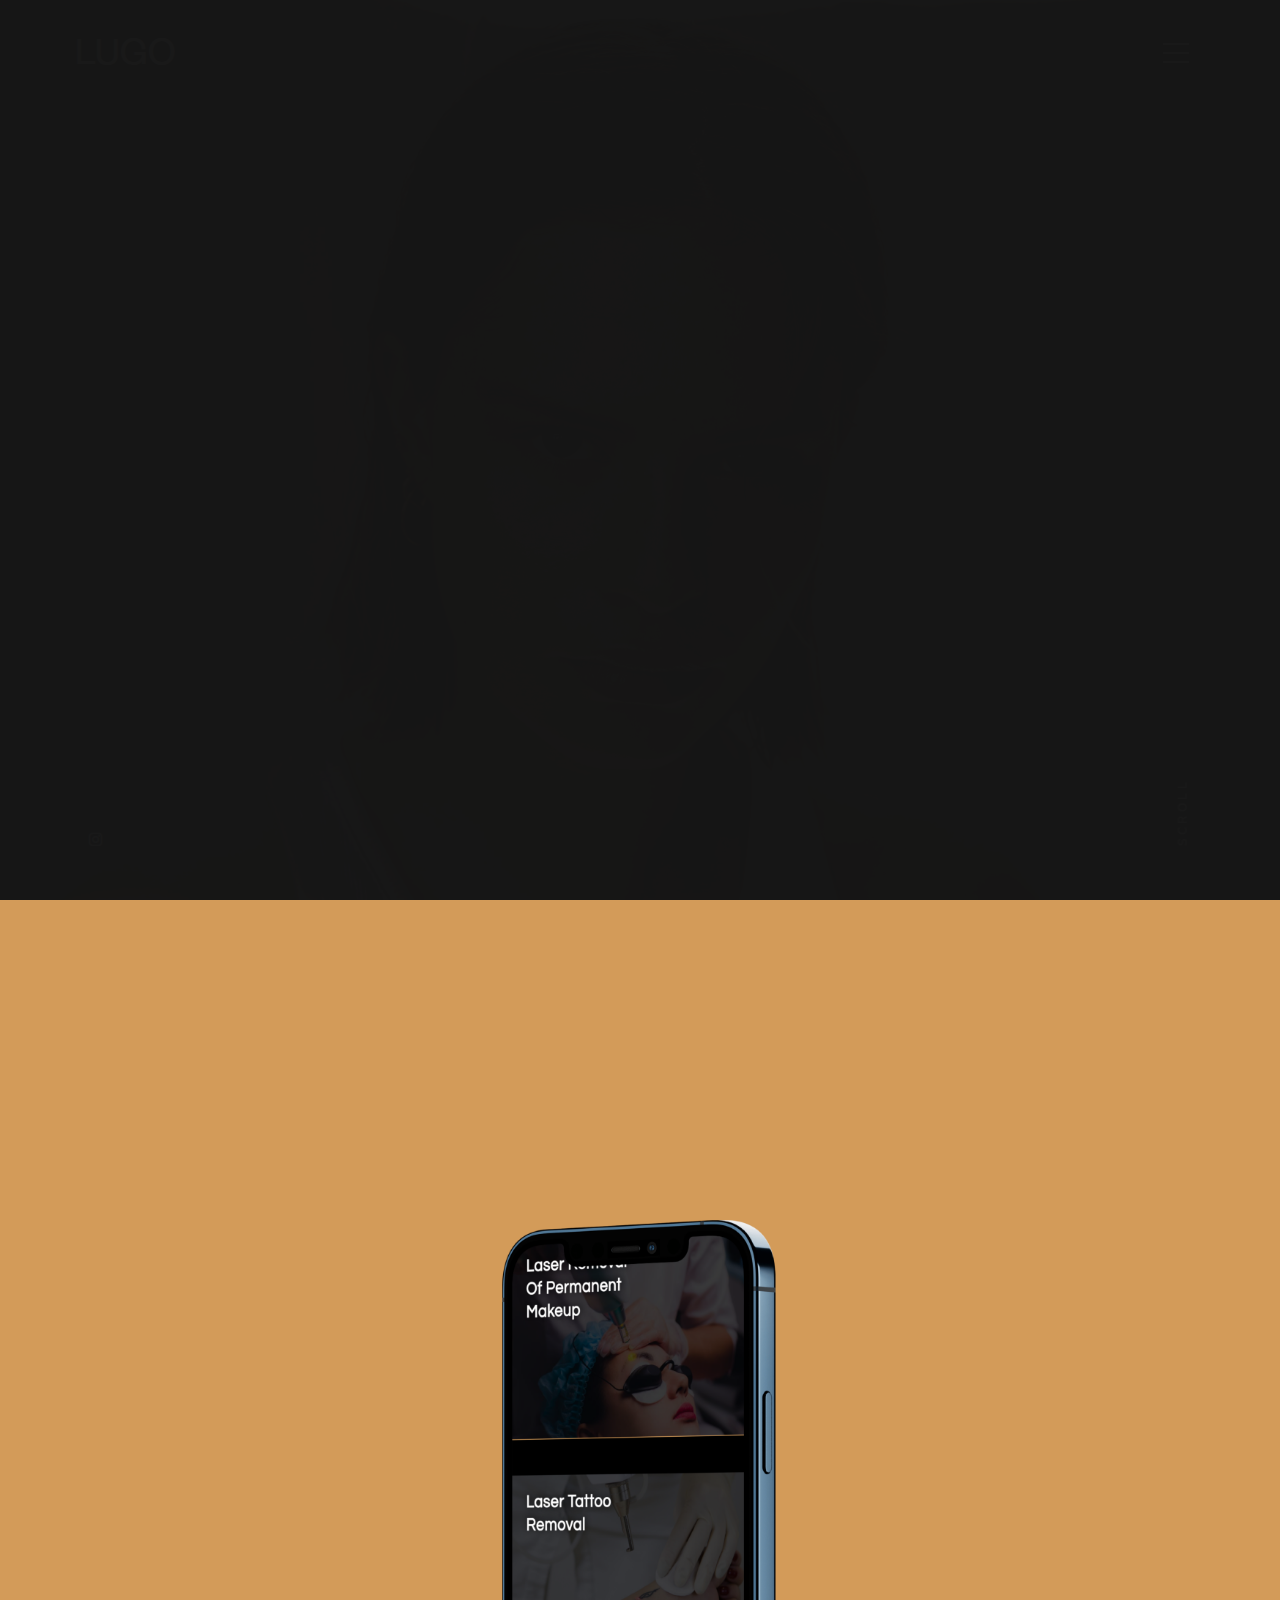
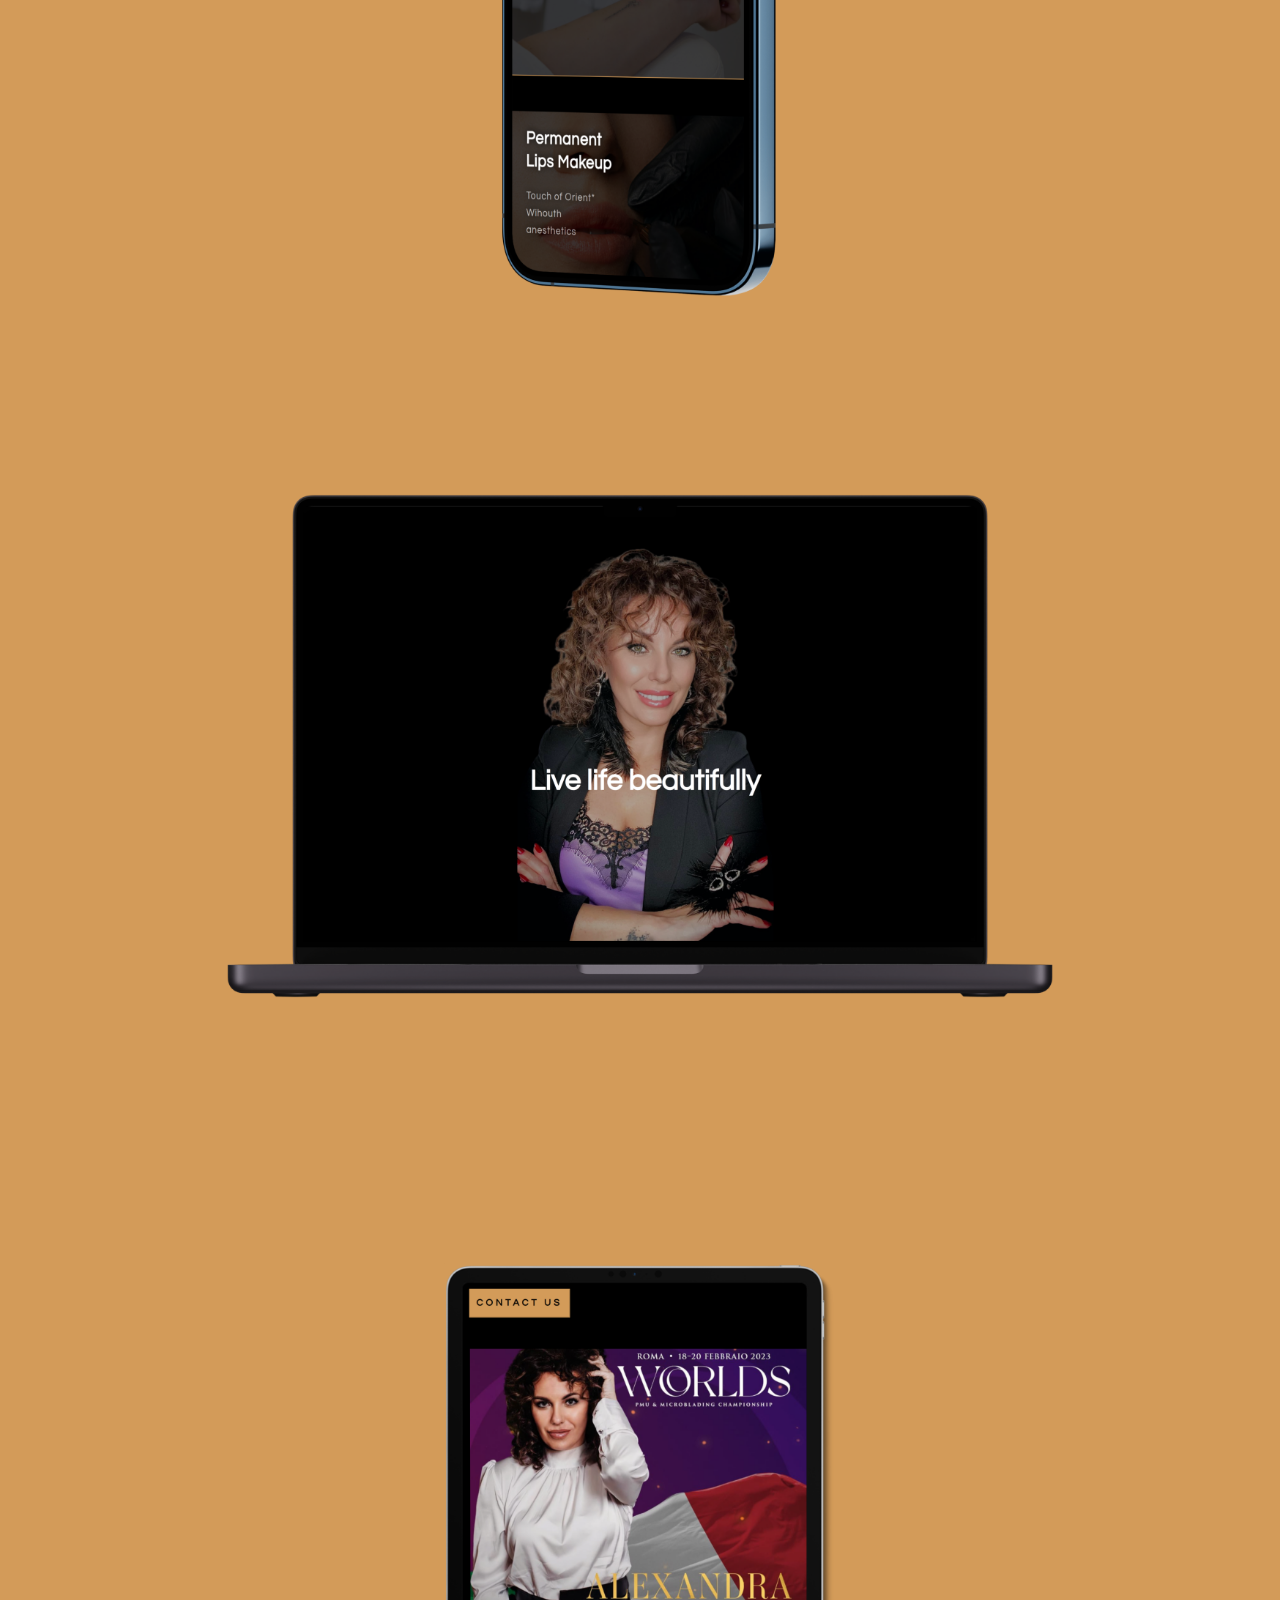
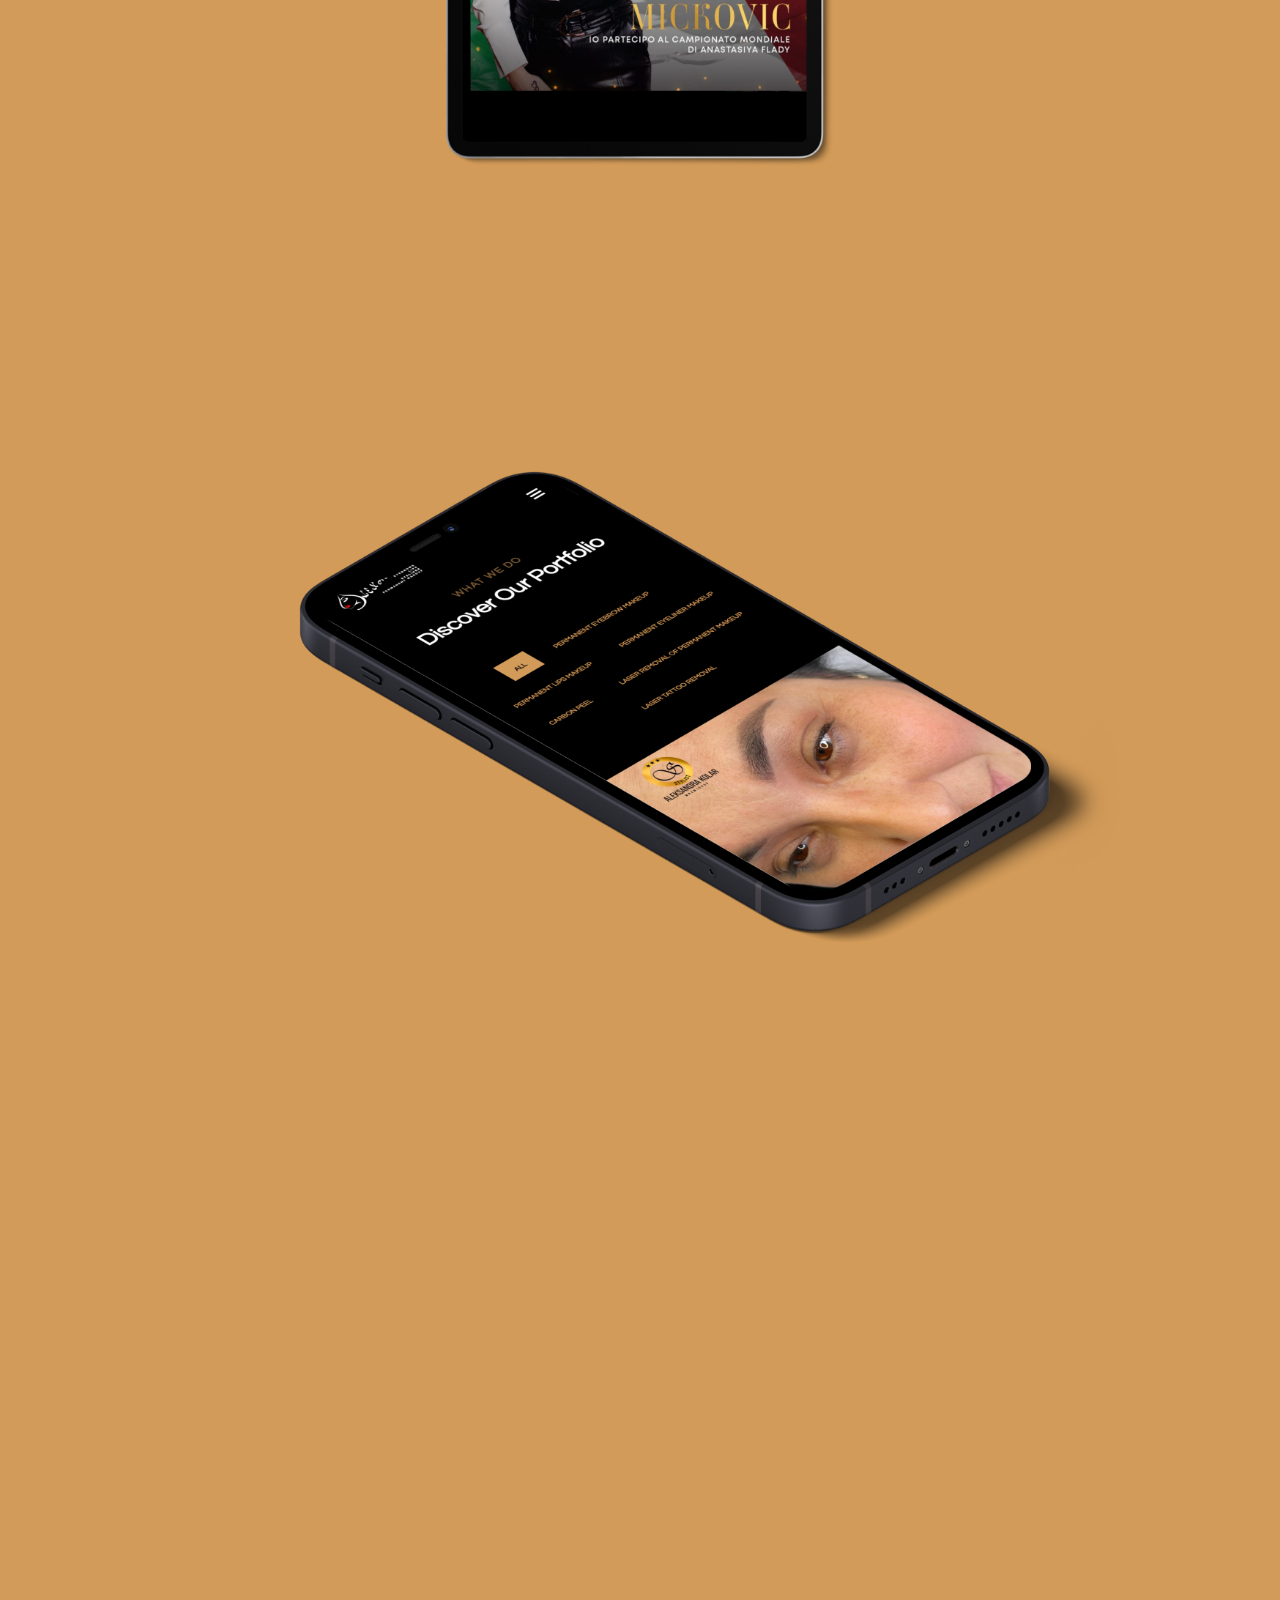
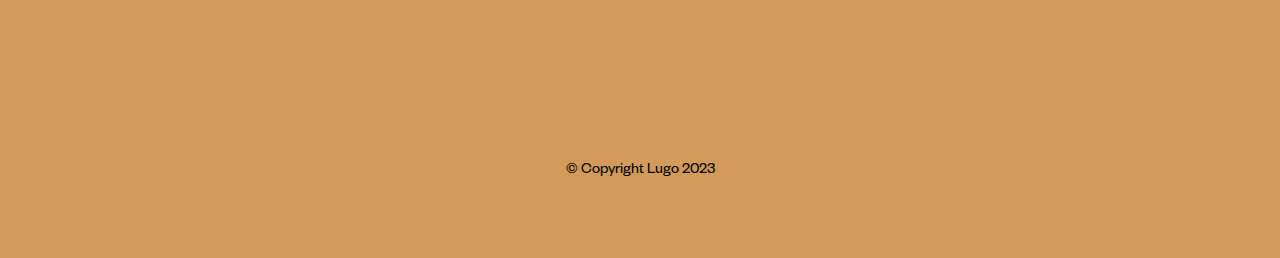
==== commit 5b9069e9: "v2.13" ====
--- a/aleksandra-kolar.html
+++ b/aleksandra-kolar.html
@@ -16,9 +16,10 @@
     <meta name="viewport" content="width=device-width, initial-scale=1, shrink-to-fit=no">
     <!-- CSS
     ================================================== -->
-    <link rel="stylesheet" href="css/projects/aleksandra-kolar/base.css">
-    <link rel="stylesheet" href="css/projects/aleksandra-kolar/vendor.css">
-    <link rel="stylesheet" href="css/projects/aleksandra-kolar/main.css">
+    <link rel="stylesheet" href="css/projects/aleksandra-kolar/css/base.css">
+    <link rel="stylesheet" href="css/projects/aleksandra-kolar/css/vendor.css">
+    <link rel="stylesheet" href="css/projects/aleksandra-kolar/css/main.css">
+    <link rel="stylesheet" href="css/nav.css">
 
 
 
@@ -69,9 +70,9 @@
                     <li><a class="smoothscroll" href="index.html" title="home">Home</a></li>
                     <li><a class="smoothscroll" href="index.html#about" title="about">About</a></li>
                     <li><a class="smoothscroll" href="#services" title="services">Services</a></li>
-                    <li><a class="smoothscroll" href="#works" title="works">Prices</a></li>
+
                     <li><a class="smoothscroll" href="portfolio.html" title="works">Portfolio</a></li>
-                    <li><a class="smoothscroll" href="#contact" title="contact">Contact</a></li>
+                    <li><a class="smoothscroll" href="contact.html" title="contact">Contact</a></li>
                 </ul>
 
 
@@ -111,7 +112,7 @@
 
             <div class="row home-content__main">
 
-                <h1 class="h1add">
+                <h1 class="h1addd">
 
                 </h1>
 
--- a/css/projects/aleksandra-kolar/css/base.css
+++ b/css/projects/aleksandra-kolar/css/base.css
@@ -0,0 +1,969 @@
+/* =================================================================== 
+ *
+ *  Sublime v1.0 Base Stylesheet
+ *  06-10-2018
+ *  ------------------------------------------------------------------
+ *
+ *  TOC:
+ *  # imports 
+ *  # normalize  
+ *  # basic/base setup styles
+ *    ## Media
+ *    ## Typography resets 
+ *    ## links
+ *    ## inputs
+ *  # grid
+ *    ## medium size devices
+ *    ## tablets
+ *    ## mobile devices
+ *    ## small mobile devices
+ *  # block grids
+ *    ## medium size devices
+ *    ## tablets
+ *    ## mobile devices
+ *  # MISC
+ *
+ * =================================================================== */
+
+/* ===================================================================
+ * # imports 
+ *
+ * ------------------------------------------------------------------- */
+@import url("https://fonts.googleapis.com/css?family=Montserrat:400,500,600,700|Nunito+Sans:300,400,400i,600,600i,700,700i");
+@import url("micons/micons.css");
+@import url("font-awesome/css/fontawesome-all.css");
+
+/* ===================================================================
+ * # normalize
+ * normalize.css v5.0.0 | MIT License |
+ * github.com/necolas/normalize.css
+ *
+ * ------------------------------------------------------------------- */
+html {
+  font-family: sans-serif;
+  line-height: 1.15;
+  -ms-text-size-adjust: 100%;
+  -webkit-text-size-adjust: 100%;
+}
+
+body {
+  margin: 0;
+}
+
+article,
+aside,
+footer,
+header,
+nav,
+section {
+  display: block;
+}
+
+h1 {
+  font-size: 2em;
+  margin: 0.67em 0;
+}
+
+figcaption,
+figure,
+main {
+  display: block;
+}
+
+figure {
+  margin: 1em 40px;
+}
+
+hr {
+  box-sizing: content-box;
+  height: 0;
+  overflow: visible;
+}
+
+pre {
+  font-family: monospace, monospace;
+  font-size: 1em;
+}
+
+a {
+  background-color: transparent;
+  -webkit-text-decoration-skip: objects;
+}
+
+a:active,
+a:hover {
+  outline-width: 0;
+}
+
+abbr[title] {
+  border-bottom: none;
+  text-decoration: underline;
+  text-decoration: underline dotted;
+}
+
+b,
+strong {
+  font-weight: inherit;
+}
+
+b,
+strong {
+  font-weight: bolder;
+}
+
+code,
+kbd,
+samp {
+  font-family: monospace, monospace;
+  font-size: 1em;
+}
+
+dfn {
+  font-style: italic;
+}
+
+mark {
+  background-color: #ff0;
+  color: #000;
+}
+
+small {
+  font-size: 80%;
+}
+
+sub,
+sup {
+  font-size: 75%;
+  line-height: 0;
+  position: relative;
+  vertical-align: baseline;
+}
+
+sub {
+  bottom: -0.25em;
+}
+
+sup {
+  top: -0.5em;
+}
+
+audio,
+video {
+  display: inline-block;
+}
+
+audio:not([controls]) {
+  display: none;
+  height: 0;
+}
+
+img {
+  border-style: none;
+}
+
+svg:not(:root) {
+  overflow: hidden;
+}
+
+button,
+input,
+optgroup,
+select,
+textarea {
+  font-family: sans-serif;
+  font-size: 100%;
+  line-height: 1.15;
+  margin: 0;
+}
+
+button,
+input {
+  overflow: visible;
+}
+
+button,
+select {
+  text-transform: none;
+}
+
+button,
+html [type="button"],
+[type="reset"],
+[type="submit"] {
+  -webkit-appearance: button;
+}
+
+button::-moz-focus-inner,
+[type="button"]::-moz-focus-inner,
+[type="reset"]::-moz-focus-inner,
+[type="submit"]::-moz-focus-inner {
+  border-style: none;
+  padding: 0;
+}
+
+button:-moz-focusring,
+[type="button"]:-moz-focusring,
+[type="reset"]:-moz-focusring,
+[type="submit"]:-moz-focusring {
+  outline: 1px dotted ButtonText;
+}
+
+fieldset {
+  border: 1px solid #c0c0c0;
+  margin: 0 2px;
+  padding: 0.35em 0.625em 0.75em;
+}
+
+legend {
+  box-sizing: border-box;
+  color: inherit;
+  display: table;
+  max-width: 100%;
+  padding: 0;
+  white-space: normal;
+}
+
+progress {
+  display: inline-block;
+  vertical-align: baseline;
+}
+
+textarea {
+  overflow: auto;
+}
+
+[type="checkbox"],
+[type="radio"] {
+  box-sizing: border-box;
+  padding: 0;
+}
+
+[type="number"]::-webkit-inner-spin-button,
+[type="number"]::-webkit-outer-spin-button {
+  height: auto;
+}
+
+[type="search"] {
+  -webkit-appearance: textfield;
+  outline-offset: -2px;
+}
+
+[type="search"]::-webkit-search-cancel-button,
+[type="search"]::-webkit-search-decoration {
+  -webkit-appearance: none;
+}
+
+::-webkit-file-upload-button {
+  -webkit-appearance: button;
+  font: inherit;
+}
+
+details,
+menu {
+  display: block;
+}
+
+summary {
+  display: list-item;
+}
+
+canvas {
+  display: inline-block;
+}
+
+template {
+  display: none;
+}
+
+[hidden] {
+  display: none;
+}
+
+/* ===================================================================
+ * # basic/base setup styles
+ *
+ * ------------------------------------------------------------------- */
+html {
+  font-size: 62.5%;
+  box-sizing: border-box;
+}
+
+*,
+*::before,
+*::after {
+  box-sizing: inherit;
+}
+
+body {
+  font-weight: normal;
+  line-height: 1;
+  word-wrap: break-word;
+  text-rendering: optimizeLegibility;
+  -webkit-overflow-scrolling: touch;
+  -webkit-text-size-adjust: none;
+}
+
+body,
+input,
+button {
+  -moz-osx-font-smoothing: grayscale;
+  -webkit-font-smoothing: antialiased;
+}
+
+/* ------------------------------------------------------------------- 
+ * ## Media
+ * ------------------------------------------------------------------- */
+img,
+video {
+  max-width: 100%;
+  height: auto;
+}
+
+/* ------------------------------------------------------------------- 
+ * ## Typography resets 
+ * ------------------------------------------------------------------- */
+div,
+dl,
+dt,
+dd,
+ul,
+ol,
+li,
+h1,
+h2,
+h3,
+h4,
+h5,
+h6,
+pre,
+form,
+p,
+blockquote,
+th,
+td {
+  margin: 0;
+  padding: 0;
+}
+
+h1,
+h2,
+h3,
+h4,
+h5,
+h6 {
+  -webkit-font-smoothing: auto;
+  -webkit-font-smoothing: antialiased;
+  -webkit-font-variant-ligatures: common-ligatures;
+  -moz-font-variant-ligatures: common-ligatures;
+  font-variant-ligatures: common-ligatures;
+  text-rendering: optimizeLegibility;
+}
+
+em,
+i {
+  font-style: italic;
+  line-height: inherit;
+}
+
+strong,
+b {
+  font-weight: bold;
+  line-height: inherit;
+}
+
+small {
+  font-size: 60%;
+  line-height: inherit;
+}
+
+ol,
+ul {
+  list-style: none;
+}
+
+li {
+  display: block;
+}
+
+/* ------------------------------------------------------------------- 
+ * ## links
+ * ------------------------------------------------------------------- */
+a {
+  text-decoration: none;
+  line-height: inherit;
+}
+
+a img {
+  border: none;
+}
+
+/* ------------------------------------------------------------------- 
+ * ## inputs
+ * ------------------------------------------------------------------- */
+fieldset {
+  margin: 0;
+  padding: 0;
+}
+
+input[type="email"],
+input[type="number"],
+input[type="search"],
+input[type="text"],
+input[type="tel"],
+input[type="url"],
+input[type="password"],
+textarea {
+  -webkit-appearance: none;
+  -moz-appearance: none;
+  -ms-appearance: none;
+  -o-appearance: none;
+  appearance: none;
+}
+
+/* ===================================================================
+ * # grid
+ *
+ * ------------------------------------------------------------------- */
+.row {
+  width: 90%;
+  max-width: 100%;
+  margin: 0 auto;
+}
+.thumb-link {
+  height: 100%;
+  width: 100%;
+}
+
+.row:after {
+  content: "";
+  display: table;
+  clear: both;
+}
+
+.row .row {
+  width: auto;
+  max-width: none;
+  margin-left: -20px;
+  margin-right: -20px;
+}
+
+/* column blocks
+ * -------------------------------------- */
+[class*="col-"] {
+  float: left;
+  padding: 0 20px;
+}
+
+[class*="col-"] + [class*="col-"].end {
+  float: right;
+}
+
+.collapse > [class*="col-"],
+[class*="col-"].collapse {
+  padding: 0;
+}
+
+/* column width classes 
+ * -------------------------------------- */
+.col-one {
+  width: 8.33333%;
+}
+
+.col-two,
+.col-1-6 {
+  width: 16.66667%;
+}
+
+.col-three,
+.col-1-4 {
+  width: 25%;
+}
+
+.col-four,
+.col-1-3 {
+  width: 33.33333%;
+}
+
+.col-five {
+  width: 41.66667%;
+}
+
+.col-six,
+.col-1-2 {
+  width: 50%;
+}
+
+.col-seven {
+  width: 58.33333%;
+}
+
+.col-eight,
+.col-2-3 {
+  width: 66.66667%;
+}
+
+.col-nine,
+.col-3-4 {
+  width: 75%;
+}
+
+.col-ten,
+.col-5-6 {
+  width: 83.33333%;
+}
+
+.col-eleven {
+  width: 91.66667%;
+}
+
+.col-twelve,
+.col-full {
+  width: 100%;
+}
+[class*="col-"] {
+  padding: 10px 15px;
+}
+
+/* ------------------------------------------------------------------- 
+ * ## medium size devices
+ * ------------------------------------------------------------------- */
+@media only screen and (max-width: 1200px) {
+  .row .row {
+    margin-left: -15px;
+    margin-right: -15px;
+  }
+
+  [class*="col-"] {
+    padding: 10px 15px;
+  }
+
+  .md-two,
+  .md-1-6 {
+    width: 16.66667%;
+  }
+
+  .md-one {
+    width: 8.33333%;
+  }
+
+  .md-three,
+  .md-1-4 {
+    width: 25%;
+  }
+
+  .md-four,
+  .md-1-3 {
+    width: 33.33333%;
+  }
+
+  .md-five {
+    width: 41.66667%;
+  }
+
+  .md-six,
+  .md-1-2 {
+    width: 50%;
+  }
+
+  .md-seven {
+    width: 58.33333%;
+  }
+
+  .md-eight,
+  .md-2-3 {
+    width: 66.66667%;
+  }
+
+  .md-nine,
+  .md-3-4 {
+    width: 75%;
+  }
+
+  .md-ten,
+  .md-5-6 {
+    width: 83.33333%;
+  }
+
+  .md-eleven {
+    width: 91.66667%;
+  }
+
+  .md-twelve,
+  .md-full {
+    width: 100%;
+  }
+}
+
+/* ------------------------------------------------------------------- 
+ * ## tablets
+ * ------------------------------------------------------------------- */
+@media only screen and (max-width: 800px) {
+  .row {
+    width: 90%;
+  }
+
+  .tab-1-4 {
+    width: 25%;
+  }
+
+  .tab-1-3 {
+    width: 33.33333%;
+  }
+
+  .tab-1-2 {
+    width: 50%;
+  }
+
+  .tab-2-3 {
+    width: 66.66667%;
+  }
+
+  .tab-3-4 {
+    width: 75%;
+  }
+
+  .tab-full {
+    width: 100%;
+  }
+
+  .hide-on-tablet {
+    display: none;
+  }
+}
+
+/* ------------------------------------------------------------------- 
+ * ## mobile devices
+ * ------------------------------------------------------------------- */
+@media only screen and (max-width: 600px) {
+  .row {
+    width: auto;
+    padding-left: 25px;
+    padding-right: 25px;
+  }
+
+  .row .row {
+    margin-left: -10px;
+    margin-right: -10px;
+    padding-left: 0;
+    padding-right: 0;
+  }
+
+  [class*="col-"] {
+    padding: 0 10px;
+  }
+
+  .mob-1-4 {
+    width: 25%;
+  }
+
+  .mob-1-3 {
+    width: 33.33333%;
+  }
+
+  .mob-1-2 {
+    width: 50%;
+  }
+
+  .mob-2-3 {
+    width: 66.66667%;
+  }
+
+  .mob-3-4 {
+    width: 75%;
+  }
+
+  .mob-full {
+    width: 100%;
+  }
+
+  .hide-on-mobile {
+    display: none;
+  }
+}
+
+/* ------------------------------------------------------------------- 
+ * ## small mobile devices
+ * ------------------------------------------------------------------- */
+
+/* stack columns on small mobile devices
+ * ------------------------------------------------------------------- */
+@media only screen and (max-width: 400px) {
+  .row .row {
+    margin-left: 0;
+    margin-right: 0;
+  }
+
+  [class*="col-"]:not(.col-block) {
+    width: 100% !important;
+    float: none !important;
+    clear: both !important;
+    margin-left: 0;
+    margin-right: 0;
+    padding: 0;
+    margin-bottom: 10px;
+  }
+
+  [class*="col-"] + [class*="col-"].end {
+    float: none;
+  }
+
+  .stack .col-block {
+    width: 100% !important;
+    float: none !important;
+    clear: both !important;
+    margin-left: 0;
+    margin-right: 0;
+  }
+}
+
+/* ===================================================================
+ * # block grids
+ * ------------------------------------------------------------------- */
+
+/*   Equally-sized columns define at row level
+ * ------------------------------------------------------------------- */
+[class*="block-"]:after {
+  content: "";
+  display: table;
+  clear: both;
+}
+
+.block-1-6 .col-block {
+  width: 16.66667%;
+}
+
+.block-1-5 .col-block {
+  width: 20%;
+}
+
+.block-1-4 .col-block {
+  width: 25%;
+}
+
+.block-1-3 .col-block {
+  width: 33.33333%;
+}
+
+.block-1-2 .col-block {
+  width: 50%;
+}
+
+/**
+ * Clearing for block grid columns. Allow columns with 
+ * different heights to align properly.
+ */
+.block-1-6 .col-block:nth-child(6n + 1),
+.block-1-5 .col-block:nth-child(5n + 1),
+.block-1-4 .col-block:nth-child(4n + 1),
+.block-1-3 .col-block:nth-child(3n + 1),
+.block-1-2 .col-block:nth-child(2n + 1) {
+  clear: both;
+}
+
+/* ------------------------------------------------------------------- 
+ * ## medium size devices
+ * ------------------------------------------------------------------- */
+@media only screen and (max-width: 1200px) {
+  .block-m-1-6 .col-block {
+    width: 16.66667%;
+  }
+
+  .block-m-1-5 .col-block {
+    width: 20%;
+  }
+
+  .block-m-1-4 .col-block {
+    width: 25%;
+  }
+
+  .block-m-1-3 .col-block {
+    width: 33.33333%;
+  }
+
+  .block-m-1-2 .col-block {
+    width: 50%;
+  }
+
+  .block-m-full .col-block {
+    width: 100%;
+    clear: both;
+  }
+
+  [class*="block-m-"] .col-block:nth-child(n) {
+    clear: none;
+  }
+
+  .block-m-1-6 .col-block:nth-child(6n + 1),
+  .block-m-1-5 .col-block:nth-child(5n + 1),
+  .block-m-1-4 .col-block:nth-child(4n + 1),
+  .block-m-1-3 .col-block:nth-child(3n + 1),
+  .block-m-1-2 .col-block:nth-child(2n + 1) {
+    clear: both;
+  }
+}
+
+/* ------------------------------------------------------------------- 
+ * ## tablets
+ * ------------------------------------------------------------------- */
+@media only screen and (max-width: 800px) {
+  .block-tab-1-6 .col-block {
+    width: 16.66667%;
+  }
+
+  .block-tab-1-5 .col-block {
+    width: 20%;
+  }
+
+  .block-tab-1-4 .col-block {
+    width: 25%;
+  }
+
+  .block-tab-1-3 .col-block {
+    width: 33.33333%;
+  }
+
+  .block-tab-1-2 .col-block {
+    width: 50%;
+  }
+
+  .block-tab-full .col-block {
+    width: 100%;
+    clear: both;
+  }
+
+  [class*="block-tab-"] .col-block:nth-child(n) {
+    clear: none;
+    min-height: 300px; /* Default min-height for elements other than the 1st */
+  }
+
+  .block-tab-1-6 .col-block:nth-child(6n + 1),
+  .block-tab-1-5 .col-block:nth-child(5n + 1),
+  .block-tab-1-4 .col-block:nth-child(4n + 1),
+  .block-tab-1-3 .col-block:nth-child(3n + 1),
+  .block-tab-1-2 .col-block:nth-child(2n + 1) {
+    clear: both;
+    min-height: 300px; /* Specific min-height for the 1st element */
+  }
+  .item-process1 {
+    min-height: 320px;
+  }
+}
+
+/* ------------------------------------------------------------------- 
+ * ## mobile devices
+ * ------------------------------------------------------------------- */
+@media only screen and (max-width: 600px) {
+  .block-mob-1-6 .col-block {
+    width: 16.66667%;
+  }
+
+  .block-mob-1-5 .col-block {
+    width: 20%;
+  }
+
+  .block-mob-1-4 .col-block {
+    width: 25%;
+  }
+
+  .block-mob-1-3 .col-block {
+    width: 33.33333%;
+  }
+
+  .block-mob-1-2 .col-block {
+    width: 50%;
+  }
+
+  .block-mob-full .col-block {
+    width: 100%;
+    clear: both;
+  }
+
+  [class*="block-mob-"] .col-block:nth-child(n) {
+    clear: none;
+  }
+
+  .block-mob-1-6 .col-block:nth-child(6n + 1),
+  .block-mob-1-5 .col-block:nth-child(5n + 1),
+  .block-mob-1-4 .col-block:nth-child(4n + 1),
+  .block-mob-1-3 .col-block:nth-child(3n + 1),
+  .block-mob-1-2 .col-block:nth-child(2n + 1) {
+    clear: both;
+  }
+}
+
+/* ===================================================================
+ * # MISC
+ *
+ * ------------------------------------------------------------------- */
+.group:after {
+  content: "";
+  display: table;
+  clear: both;
+}
+
+/* Misc Helper Styles
+ * -------------------------------------- */
+.is-hidden {
+  display: none;
+}
+
+.is-invisible {
+  visibility: hidden;
+}
+
+.antialiased {
+  -webkit-font-smoothing: antialiased;
+  -moz-osx-font-smoothing: grayscale;
+}
+
+.overflow-hidden {
+  overflow: hidden;
+}
+
+.remove-bottom {
+  margin-bottom: 0;
+}
+
+.half-bottom {
+  margin-bottom: 1.5rem !important;
+}
+
+.add-bottom {
+  margin-bottom: 3rem !important;
+}
+
+.no-border {
+  border: none;
+}
+
+.full-width {
+  width: 100%;
+}
+
+.text-center {
+  text-align: center;
+}
+
+.text-left {
+  text-align: left;
+}
+
+.text-right {
+  text-align: right;
+}
+
+.pull-left {
+  float: left;
+}
+
+.pull-right {
+  float: right;
+}
+
+.align-center {
+  margin-left: auto;
+  margin-right: auto;
+  text-align: center;
+}
+
+/*# sourceMappingURL=base.css.map */
--- a/css/projects/aleksandra-kolar/css/vendor.css
+++ b/css/projects/aleksandra-kolar/css/vendor.css
@@ -0,0 +1,2358 @@
+/* =================================================================== 
+ *
+ *  Sublime v1.0 Vendor/Third Party CSS 
+ *  06-10-2018
+ *  ------------------------------------------------------------------
+ *
+ *  TOC:
+ *  # animate on scroll
+ *  # slick slider
+ *  # lity
+ *  # PhotoSwipe main CSS
+ *  # PhotoSwipe Skin
+ *
+ * =================================================================== */
+
+
+/* ===================================================================
+ * # animate on scroll 
+ * https://michalsnik.github.io/aos/
+ * ------------------------------------------------------------------- */
+[data-aos][data-aos][data-aos-duration='50'],
+body[data-aos-duration='50'] [data-aos] {
+  transition-duration: 50ms;
+}
+
+[data-aos][data-aos][data-aos-delay='50'],
+body[data-aos-delay='50'] [data-aos] {
+  transition-delay: 0;
+}
+
+[data-aos][data-aos][data-aos-delay='50'].aos-animate,
+body[data-aos-delay='50'] [data-aos].aos-animate {
+  transition-delay: 50ms;
+}
+
+[data-aos][data-aos][data-aos-duration='100'],
+body[data-aos-duration='100'] [data-aos] {
+  transition-duration: .1s;
+}
+
+[data-aos][data-aos][data-aos-delay='100'],
+body[data-aos-delay='100'] [data-aos] {
+  transition-delay: 0;
+}
+
+[data-aos][data-aos][data-aos-delay='100'].aos-animate,
+body[data-aos-delay='100'] [data-aos].aos-animate {
+  transition-delay: .1s;
+}
+
+[data-aos][data-aos][data-aos-duration='150'],
+body[data-aos-duration='150'] [data-aos] {
+  transition-duration: .15s;
+}
+
+[data-aos][data-aos][data-aos-delay='150'],
+body[data-aos-delay='150'] [data-aos] {
+  transition-delay: 0;
+}
+
+[data-aos][data-aos][data-aos-delay='150'].aos-animate,
+body[data-aos-delay='150'] [data-aos].aos-animate {
+  transition-delay: .15s;
+}
+
+[data-aos][data-aos][data-aos-duration='200'],
+body[data-aos-duration='200'] [data-aos] {
+  transition-duration: .2s;
+}
+
+[data-aos][data-aos][data-aos-delay='200'],
+body[data-aos-delay='200'] [data-aos] {
+  transition-delay: 0;
+}
+
+[data-aos][data-aos][data-aos-delay='200'].aos-animate,
+body[data-aos-delay='200'] [data-aos].aos-animate {
+  transition-delay: .2s;
+}
+
+[data-aos][data-aos][data-aos-duration='250'],
+body[data-aos-duration='250'] [data-aos] {
+  transition-duration: .25s;
+}
+
+[data-aos][data-aos][data-aos-delay='250'],
+body[data-aos-delay='250'] [data-aos] {
+  transition-delay: 0;
+}
+
+[data-aos][data-aos][data-aos-delay='250'].aos-animate,
+body[data-aos-delay='250'] [data-aos].aos-animate {
+  transition-delay: .25s;
+}
+
+[data-aos][data-aos][data-aos-duration='300'],
+body[data-aos-duration='300'] [data-aos] {
+  transition-duration: .3s;
+}
+
+[data-aos][data-aos][data-aos-delay='300'],
+body[data-aos-delay='300'] [data-aos] {
+  transition-delay: 0;
+}
+
+[data-aos][data-aos][data-aos-delay='300'].aos-animate,
+body[data-aos-delay='300'] [data-aos].aos-animate {
+  transition-delay: .3s;
+}
+
+[data-aos][data-aos][data-aos-duration='350'],
+body[data-aos-duration='350'] [data-aos] {
+  transition-duration: .35s;
+}
+
+[data-aos][data-aos][data-aos-delay='350'],
+body[data-aos-delay='350'] [data-aos] {
+  transition-delay: 0;
+}
+
+[data-aos][data-aos][data-aos-delay='350'].aos-animate,
+body[data-aos-delay='350'] [data-aos].aos-animate {
+  transition-delay: .35s;
+}
+
+[data-aos][data-aos][data-aos-duration='400'],
+body[data-aos-duration='400'] [data-aos] {
+  transition-duration: .4s;
+}
+
+[data-aos][data-aos][data-aos-delay='400'],
+body[data-aos-delay='400'] [data-aos] {
+  transition-delay: 0;
+}
+
+[data-aos][data-aos][data-aos-delay='400'].aos-animate,
+body[data-aos-delay='400'] [data-aos].aos-animate {
+  transition-delay: .4s;
+}
+
+[data-aos][data-aos][data-aos-duration='450'],
+body[data-aos-duration='450'] [data-aos] {
+  transition-duration: .45s;
+}
+
+[data-aos][data-aos][data-aos-delay='450'],
+body[data-aos-delay='450'] [data-aos] {
+  transition-delay: 0;
+}
+
+[data-aos][data-aos][data-aos-delay='450'].aos-animate,
+body[data-aos-delay='450'] [data-aos].aos-animate {
+  transition-delay: .45s;
+}
+
+[data-aos][data-aos][data-aos-duration='500'],
+body[data-aos-duration='500'] [data-aos] {
+  transition-duration: .5s;
+}
+
+[data-aos][data-aos][data-aos-delay='500'],
+body[data-aos-delay='500'] [data-aos] {
+  transition-delay: 0;
+}
+
+[data-aos][data-aos][data-aos-delay='500'].aos-animate,
+body[data-aos-delay='500'] [data-aos].aos-animate {
+  transition-delay: .5s;
+}
+
+[data-aos][data-aos][data-aos-duration='550'],
+body[data-aos-duration='550'] [data-aos] {
+  transition-duration: .55s;
+}
+
+[data-aos][data-aos][data-aos-delay='550'],
+body[data-aos-delay='550'] [data-aos] {
+  transition-delay: 0;
+}
+
+[data-aos][data-aos][data-aos-delay='550'].aos-animate,
+body[data-aos-delay='550'] [data-aos].aos-animate {
+  transition-delay: .55s;
+}
+
+[data-aos][data-aos][data-aos-duration='600'],
+body[data-aos-duration='600'] [data-aos] {
+  transition-duration: .6s;
+}
+
+[data-aos][data-aos][data-aos-delay='600'],
+body[data-aos-delay='600'] [data-aos] {
+  transition-delay: 0;
+}
+
+[data-aos][data-aos][data-aos-delay='600'].aos-animate,
+body[data-aos-delay='600'] [data-aos].aos-animate {
+  transition-delay: .6s;
+}
+
+[data-aos][data-aos][data-aos-duration='650'],
+body[data-aos-duration='650'] [data-aos] {
+  transition-duration: .65s;
+}
+
+[data-aos][data-aos][data-aos-delay='650'],
+body[data-aos-delay='650'] [data-aos] {
+  transition-delay: 0;
+}
+
+[data-aos][data-aos][data-aos-delay='650'].aos-animate,
+body[data-aos-delay='650'] [data-aos].aos-animate {
+  transition-delay: .65s;
+}
+
+[data-aos][data-aos][data-aos-duration='700'],
+body[data-aos-duration='700'] [data-aos] {
+  transition-duration: .7s;
+}
+
+[data-aos][data-aos][data-aos-delay='700'],
+body[data-aos-delay='700'] [data-aos] {
+  transition-delay: 0;
+}
+
+[data-aos][data-aos][data-aos-delay='700'].aos-animate,
+body[data-aos-delay='700'] [data-aos].aos-animate {
+  transition-delay: .7s;
+}
+
+[data-aos][data-aos][data-aos-duration='750'],
+body[data-aos-duration='750'] [data-aos] {
+  transition-duration: .75s;
+}
+
+[data-aos][data-aos][data-aos-delay='750'],
+body[data-aos-delay='750'] [data-aos] {
+  transition-delay: 0;
+}
+
+[data-aos][data-aos][data-aos-delay='750'].aos-animate,
+body[data-aos-delay='750'] [data-aos].aos-animate {
+  transition-delay: .75s;
+}
+
+[data-aos][data-aos][data-aos-duration='800'],
+body[data-aos-duration='800'] [data-aos] {
+  transition-duration: .8s;
+}
+
+[data-aos][data-aos][data-aos-delay='800'],
+body[data-aos-delay='800'] [data-aos] {
+  transition-delay: 0;
+}
+
+[data-aos][data-aos][data-aos-delay='800'].aos-animate,
+body[data-aos-delay='800'] [data-aos].aos-animate {
+  transition-delay: .8s;
+}
+
+[data-aos][data-aos][data-aos-duration='850'],
+body[data-aos-duration='850'] [data-aos] {
+  transition-duration: .85s;
+}
+
+[data-aos][data-aos][data-aos-delay='850'],
+body[data-aos-delay='850'] [data-aos] {
+  transition-delay: 0;
+}
+
+[data-aos][data-aos][data-aos-delay='850'].aos-animate,
+body[data-aos-delay='850'] [data-aos].aos-animate {
+  transition-delay: .85s;
+}
+
+[data-aos][data-aos][data-aos-duration='900'],
+body[data-aos-duration='900'] [data-aos] {
+  transition-duration: .9s;
+}
+
+[data-aos][data-aos][data-aos-delay='900'],
+body[data-aos-delay='900'] [data-aos] {
+  transition-delay: 0;
+}
+
+[data-aos][data-aos][data-aos-delay='900'].aos-animate,
+body[data-aos-delay='900'] [data-aos].aos-animate {
+  transition-delay: .9s;
+}
+
+[data-aos][data-aos][data-aos-duration='950'],
+body[data-aos-duration='950'] [data-aos] {
+  transition-duration: .95s;
+}
+
+[data-aos][data-aos][data-aos-delay='950'],
+body[data-aos-delay='950'] [data-aos] {
+  transition-delay: 0;
+}
+
+[data-aos][data-aos][data-aos-delay='950'].aos-animate,
+body[data-aos-delay='950'] [data-aos].aos-animate {
+  transition-delay: .95s;
+}
+
+[data-aos][data-aos][data-aos-duration='1000'],
+body[data-aos-duration='1000'] [data-aos] {
+  transition-duration: 1s;
+}
+
+[data-aos][data-aos][data-aos-delay='1000'],
+body[data-aos-delay='1000'] [data-aos] {
+  transition-delay: 0;
+}
+
+[data-aos][data-aos][data-aos-delay='1000'].aos-animate,
+body[data-aos-delay='1000'] [data-aos].aos-animate {
+  transition-delay: 1s;
+}
+
+[data-aos][data-aos][data-aos-duration='1050'],
+body[data-aos-duration='1050'] [data-aos] {
+  transition-duration: 1.05s;
+}
+
+[data-aos][data-aos][data-aos-delay='1050'],
+body[data-aos-delay='1050'] [data-aos] {
+  transition-delay: 0;
+}
+
+[data-aos][data-aos][data-aos-delay='1050'].aos-animate,
+body[data-aos-delay='1050'] [data-aos].aos-animate {
+  transition-delay: 1.05s;
+}
+
+[data-aos][data-aos][data-aos-duration='1100'],
+body[data-aos-duration='1100'] [data-aos] {
+  transition-duration: 1.1s;
+}
+
+[data-aos][data-aos][data-aos-delay='1100'],
+body[data-aos-delay='1100'] [data-aos] {
+  transition-delay: 0;
+}
+
+[data-aos][data-aos][data-aos-delay='1100'].aos-animate,
+body[data-aos-delay='1100'] [data-aos].aos-animate {
+  transition-delay: 1.1s;
+}
+
+[data-aos][data-aos][data-aos-duration='1150'],
+body[data-aos-duration='1150'] [data-aos] {
+  transition-duration: 1.15s;
+}
+
+[data-aos][data-aos][data-aos-delay='1150'],
+body[data-aos-delay='1150'] [data-aos] {
+  transition-delay: 0;
+}
+
+[data-aos][data-aos][data-aos-delay='1150'].aos-animate,
+body[data-aos-delay='1150'] [data-aos].aos-animate {
+  transition-delay: 1.15s;
+}
+
+[data-aos][data-aos][data-aos-duration='1200'],
+body[data-aos-duration='1200'] [data-aos] {
+  transition-duration: 1.2s;
+}
+
+[data-aos][data-aos][data-aos-delay='1200'],
+body[data-aos-delay='1200'] [data-aos] {
+  transition-delay: 0;
+}
+
+[data-aos][data-aos][data-aos-delay='1200'].aos-animate,
+body[data-aos-delay='1200'] [data-aos].aos-animate {
+  transition-delay: 1.2s;
+}
+
+[data-aos][data-aos][data-aos-duration='1250'],
+body[data-aos-duration='1250'] [data-aos] {
+  transition-duration: 1.25s;
+}
+
+[data-aos][data-aos][data-aos-delay='1250'],
+body[data-aos-delay='1250'] [data-aos] {
+  transition-delay: 0;
+}
+
+[data-aos][data-aos][data-aos-delay='1250'].aos-animate,
+body[data-aos-delay='1250'] [data-aos].aos-animate {
+  transition-delay: 1.25s;
+}
+
+[data-aos][data-aos][data-aos-duration='1300'],
+body[data-aos-duration='1300'] [data-aos] {
+  transition-duration: 1.3s;
+}
+
+[data-aos][data-aos][data-aos-delay='1300'],
+body[data-aos-delay='1300'] [data-aos] {
+  transition-delay: 0;
+}
+
+[data-aos][data-aos][data-aos-delay='1300'].aos-animate,
+body[data-aos-delay='1300'] [data-aos].aos-animate {
+  transition-delay: 1.3s;
+}
+
+[data-aos][data-aos][data-aos-duration='1350'],
+body[data-aos-duration='1350'] [data-aos] {
+  transition-duration: 1.35s;
+}
+
+[data-aos][data-aos][data-aos-delay='1350'],
+body[data-aos-delay='1350'] [data-aos] {
+  transition-delay: 0;
+}
+
+[data-aos][data-aos][data-aos-delay='1350'].aos-animate,
+body[data-aos-delay='1350'] [data-aos].aos-animate {
+  transition-delay: 1.35s;
+}
+
+[data-aos][data-aos][data-aos-duration='1400'],
+body[data-aos-duration='1400'] [data-aos] {
+  transition-duration: 1.4s;
+}
+
+[data-aos][data-aos][data-aos-delay='1400'],
+body[data-aos-delay='1400'] [data-aos] {
+  transition-delay: 0;
+}
+
+[data-aos][data-aos][data-aos-delay='1400'].aos-animate,
+body[data-aos-delay='1400'] [data-aos].aos-animate {
+  transition-delay: 1.4s;
+}
+
+[data-aos][data-aos][data-aos-duration='1450'],
+body[data-aos-duration='1450'] [data-aos] {
+  transition-duration: 1.45s;
+}
+
+[data-aos][data-aos][data-aos-delay='1450'],
+body[data-aos-delay='1450'] [data-aos] {
+  transition-delay: 0;
+}
+
+[data-aos][data-aos][data-aos-delay='1450'].aos-animate,
+body[data-aos-delay='1450'] [data-aos].aos-animate {
+  transition-delay: 1.45s;
+}
+
+[data-aos][data-aos][data-aos-duration='1500'],
+body[data-aos-duration='1500'] [data-aos] {
+  transition-duration: 1.5s;
+}
+
+[data-aos][data-aos][data-aos-delay='1500'],
+body[data-aos-delay='1500'] [data-aos] {
+  transition-delay: 0;
+}
+
+[data-aos][data-aos][data-aos-delay='1500'].aos-animate,
+body[data-aos-delay='1500'] [data-aos].aos-animate {
+  transition-delay: 1.5s;
+}
+
+[data-aos][data-aos][data-aos-duration='1550'],
+body[data-aos-duration='1550'] [data-aos] {
+  transition-duration: 1.55s;
+}
+
+[data-aos][data-aos][data-aos-delay='1550'],
+body[data-aos-delay='1550'] [data-aos] {
+  transition-delay: 0;
+}
+
+[data-aos][data-aos][data-aos-delay='1550'].aos-animate,
+body[data-aos-delay='1550'] [data-aos].aos-animate {
+  transition-delay: 1.55s;
+}
+
+[data-aos][data-aos][data-aos-duration='1600'],
+body[data-aos-duration='1600'] [data-aos] {
+  transition-duration: 1.6s;
+}
+
+[data-aos][data-aos][data-aos-delay='1600'],
+body[data-aos-delay='1600'] [data-aos] {
+  transition-delay: 0;
+}
+
+[data-aos][data-aos][data-aos-delay='1600'].aos-animate,
+body[data-aos-delay='1600'] [data-aos].aos-animate {
+  transition-delay: 1.6s;
+}
+
+[data-aos][data-aos][data-aos-duration='1650'],
+body[data-aos-duration='1650'] [data-aos] {
+  transition-duration: 1.65s;
+}
+
+[data-aos][data-aos][data-aos-delay='1650'],
+body[data-aos-delay='1650'] [data-aos] {
+  transition-delay: 0;
+}
+
+[data-aos][data-aos][data-aos-delay='1650'].aos-animate,
+body[data-aos-delay='1650'] [data-aos].aos-animate {
+  transition-delay: 1.65s;
+}
+
+[data-aos][data-aos][data-aos-duration='1700'],
+body[data-aos-duration='1700'] [data-aos] {
+  transition-duration: 1.7s;
+}
+
+[data-aos][data-aos][data-aos-delay='1700'],
+body[data-aos-delay='1700'] [data-aos] {
+  transition-delay: 0;
+}
+
+[data-aos][data-aos][data-aos-delay='1700'].aos-animate,
+body[data-aos-delay='1700'] [data-aos].aos-animate {
+  transition-delay: 1.7s;
+}
+
+[data-aos][data-aos][data-aos-duration='1750'],
+body[data-aos-duration='1750'] [data-aos] {
+  transition-duration: 1.75s;
+}
+
+[data-aos][data-aos][data-aos-delay='1750'],
+body[data-aos-delay='1750'] [data-aos] {
+  transition-delay: 0;
+}
+
+[data-aos][data-aos][data-aos-delay='1750'].aos-animate,
+body[data-aos-delay='1750'] [data-aos].aos-animate {
+  transition-delay: 1.75s;
+}
+
+[data-aos][data-aos][data-aos-duration='1800'],
+body[data-aos-duration='1800'] [data-aos] {
+  transition-duration: 1.8s;
+}
+
+[data-aos][data-aos][data-aos-delay='1800'],
+body[data-aos-delay='1800'] [data-aos] {
+  transition-delay: 0;
+}
+
+[data-aos][data-aos][data-aos-delay='1800'].aos-animate,
+body[data-aos-delay='1800'] [data-aos].aos-animate {
+  transition-delay: 1.8s;
+}
+
+[data-aos][data-aos][data-aos-duration='1850'],
+body[data-aos-duration='1850'] [data-aos] {
+  transition-duration: 1.85s;
+}
+
+[data-aos][data-aos][data-aos-delay='1850'],
+body[data-aos-delay='1850'] [data-aos] {
+  transition-delay: 0;
+}
+
+[data-aos][data-aos][data-aos-delay='1850'].aos-animate,
+body[data-aos-delay='1850'] [data-aos].aos-animate {
+  transition-delay: 1.85s;
+}
+
+[data-aos][data-aos][data-aos-duration='1900'],
+body[data-aos-duration='1900'] [data-aos] {
+  transition-duration: 1.9s;
+}
+
+[data-aos][data-aos][data-aos-delay='1900'],
+body[data-aos-delay='1900'] [data-aos] {
+  transition-delay: 0;
+}
+
+[data-aos][data-aos][data-aos-delay='1900'].aos-animate,
+body[data-aos-delay='1900'] [data-aos].aos-animate {
+  transition-delay: 1.9s;
+}
+
+[data-aos][data-aos][data-aos-duration='1950'],
+body[data-aos-duration='1950'] [data-aos] {
+  transition-duration: 1.95s;
+}
+
+[data-aos][data-aos][data-aos-delay='1950'],
+body[data-aos-delay='1950'] [data-aos] {
+  transition-delay: 0;
+}
+
+[data-aos][data-aos][data-aos-delay='1950'].aos-animate,
+body[data-aos-delay='1950'] [data-aos].aos-animate {
+  transition-delay: 1.95s;
+}
+
+[data-aos][data-aos][data-aos-duration='2000'],
+body[data-aos-duration='2000'] [data-aos] {
+  transition-duration: 2s;
+}
+
+[data-aos][data-aos][data-aos-delay='2000'],
+body[data-aos-delay='2000'] [data-aos] {
+  transition-delay: 0;
+}
+
+[data-aos][data-aos][data-aos-delay='2000'].aos-animate,
+body[data-aos-delay='2000'] [data-aos].aos-animate {
+  transition-delay: 2s;
+}
+
+[data-aos][data-aos][data-aos-duration='2050'],
+body[data-aos-duration='2050'] [data-aos] {
+  transition-duration: 2.05s;
+}
+
+[data-aos][data-aos][data-aos-delay='2050'],
+body[data-aos-delay='2050'] [data-aos] {
+  transition-delay: 0;
+}
+
+[data-aos][data-aos][data-aos-delay='2050'].aos-animate,
+body[data-aos-delay='2050'] [data-aos].aos-animate {
+  transition-delay: 2.05s;
+}
+
+[data-aos][data-aos][data-aos-duration='2100'],
+body[data-aos-duration='2100'] [data-aos] {
+  transition-duration: 2.1s;
+}
+
+[data-aos][data-aos][data-aos-delay='2100'],
+body[data-aos-delay='2100'] [data-aos] {
+  transition-delay: 0;
+}
+
+[data-aos][data-aos][data-aos-delay='2100'].aos-animate,
+body[data-aos-delay='2100'] [data-aos].aos-animate {
+  transition-delay: 2.1s;
+}
+
+[data-aos][data-aos][data-aos-duration='2150'],
+body[data-aos-duration='2150'] [data-aos] {
+  transition-duration: 2.15s;
+}
+
+[data-aos][data-aos][data-aos-delay='2150'],
+body[data-aos-delay='2150'] [data-aos] {
+  transition-delay: 0;
+}
+
+[data-aos][data-aos][data-aos-delay='2150'].aos-animate,
+body[data-aos-delay='2150'] [data-aos].aos-animate {
+  transition-delay: 2.15s;
+}
+
+[data-aos][data-aos][data-aos-duration='2200'],
+body[data-aos-duration='2200'] [data-aos] {
+  transition-duration: 2.2s;
+}
+
+[data-aos][data-aos][data-aos-delay='2200'],
+body[data-aos-delay='2200'] [data-aos] {
+  transition-delay: 0;
+}
+
+[data-aos][data-aos][data-aos-delay='2200'].aos-animate,
+body[data-aos-delay='2200'] [data-aos].aos-animate {
+  transition-delay: 2.2s;
+}
+
+[data-aos][data-aos][data-aos-duration='2250'],
+body[data-aos-duration='2250'] [data-aos] {
+  transition-duration: 2.25s;
+}
+
+[data-aos][data-aos][data-aos-delay='2250'],
+body[data-aos-delay='2250'] [data-aos] {
+  transition-delay: 0;
+}
+
+[data-aos][data-aos][data-aos-delay='2250'].aos-animate,
+body[data-aos-delay='2250'] [data-aos].aos-animate {
+  transition-delay: 2.25s;
+}
+
+[data-aos][data-aos][data-aos-duration='2300'],
+body[data-aos-duration='2300'] [data-aos] {
+  transition-duration: 2.3s;
+}
+
+[data-aos][data-aos][data-aos-delay='2300'],
+body[data-aos-delay='2300'] [data-aos] {
+  transition-delay: 0;
+}
+
+[data-aos][data-aos][data-aos-delay='2300'].aos-animate,
+body[data-aos-delay='2300'] [data-aos].aos-animate {
+  transition-delay: 2.3s;
+}
+
+[data-aos][data-aos][data-aos-duration='2350'],
+body[data-aos-duration='2350'] [data-aos] {
+  transition-duration: 2.35s;
+}
+
+[data-aos][data-aos][data-aos-delay='2350'],
+body[data-aos-delay='2350'] [data-aos] {
+  transition-delay: 0;
+}
+
+[data-aos][data-aos][data-aos-delay='2350'].aos-animate,
+body[data-aos-delay='2350'] [data-aos].aos-animate {
+  transition-delay: 2.35s;
+}
+
+[data-aos][data-aos][data-aos-duration='2400'],
+body[data-aos-duration='2400'] [data-aos] {
+  transition-duration: 2.4s;
+}
+
+[data-aos][data-aos][data-aos-delay='2400'],
+body[data-aos-delay='2400'] [data-aos] {
+  transition-delay: 0;
+}
+
+[data-aos][data-aos][data-aos-delay='2400'].aos-animate,
+body[data-aos-delay='2400'] [data-aos].aos-animate {
+  transition-delay: 2.4s;
+}
+
+[data-aos][data-aos][data-aos-duration='2450'],
+body[data-aos-duration='2450'] [data-aos] {
+  transition-duration: 2.45s;
+}
+
+[data-aos][data-aos][data-aos-delay='2450'],
+body[data-aos-delay='2450'] [data-aos] {
+  transition-delay: 0;
+}
+
+[data-aos][data-aos][data-aos-delay='2450'].aos-animate,
+body[data-aos-delay='2450'] [data-aos].aos-animate {
+  transition-delay: 2.45s;
+}
+
+[data-aos][data-aos][data-aos-duration='2500'],
+body[data-aos-duration='2500'] [data-aos] {
+  transition-duration: 2.5s;
+}
+
+[data-aos][data-aos][data-aos-delay='2500'],
+body[data-aos-delay='2500'] [data-aos] {
+  transition-delay: 0;
+}
+
+[data-aos][data-aos][data-aos-delay='2500'].aos-animate,
+body[data-aos-delay='2500'] [data-aos].aos-animate {
+  transition-delay: 2.5s;
+}
+
+[data-aos][data-aos][data-aos-duration='2550'],
+body[data-aos-duration='2550'] [data-aos] {
+  transition-duration: 2.55s;
+}
+
+[data-aos][data-aos][data-aos-delay='2550'],
+body[data-aos-delay='2550'] [data-aos] {
+  transition-delay: 0;
+}
+
+[data-aos][data-aos][data-aos-delay='2550'].aos-animate,
+body[data-aos-delay='2550'] [data-aos].aos-animate {
+  transition-delay: 2.55s;
+}
+
+[data-aos][data-aos][data-aos-duration='2600'],
+body[data-aos-duration='2600'] [data-aos] {
+  transition-duration: 2.6s;
+}
+
+[data-aos][data-aos][data-aos-delay='2600'],
+body[data-aos-delay='2600'] [data-aos] {
+  transition-delay: 0;
+}
+
+[data-aos][data-aos][data-aos-delay='2600'].aos-animate,
+body[data-aos-delay='2600'] [data-aos].aos-animate {
+  transition-delay: 2.6s;
+}
+
+[data-aos][data-aos][data-aos-duration='2650'],
+body[data-aos-duration='2650'] [data-aos] {
+  transition-duration: 2.65s;
+}
+
+[data-aos][data-aos][data-aos-delay='2650'],
+body[data-aos-delay='2650'] [data-aos] {
+  transition-delay: 0;
+}
+
+[data-aos][data-aos][data-aos-delay='2650'].aos-animate,
+body[data-aos-delay='2650'] [data-aos].aos-animate {
+  transition-delay: 2.65s;
+}
+
+[data-aos][data-aos][data-aos-duration='2700'],
+body[data-aos-duration='2700'] [data-aos] {
+  transition-duration: 2.7s;
+}
+
+[data-aos][data-aos][data-aos-delay='2700'],
+body[data-aos-delay='2700'] [data-aos] {
+  transition-delay: 0;
+}
+
+[data-aos][data-aos][data-aos-delay='2700'].aos-animate,
+body[data-aos-delay='2700'] [data-aos].aos-animate {
+  transition-delay: 2.7s;
+}
+
+[data-aos][data-aos][data-aos-duration='2750'],
+body[data-aos-duration='2750'] [data-aos] {
+  transition-duration: 2.75s;
+}
+
+[data-aos][data-aos][data-aos-delay='2750'],
+body[data-aos-delay='2750'] [data-aos] {
+  transition-delay: 0;
+}
+
+[data-aos][data-aos][data-aos-delay='2750'].aos-animate,
+body[data-aos-delay='2750'] [data-aos].aos-animate {
+  transition-delay: 2.75s;
+}
+
+[data-aos][data-aos][data-aos-duration='2800'],
+body[data-aos-duration='2800'] [data-aos] {
+  transition-duration: 2.8s;
+}
+
+[data-aos][data-aos][data-aos-delay='2800'],
+body[data-aos-delay='2800'] [data-aos] {
+  transition-delay: 0;
+}
+
+[data-aos][data-aos][data-aos-delay='2800'].aos-animate,
+body[data-aos-delay='2800'] [data-aos].aos-animate {
+  transition-delay: 2.8s;
+}
+
+[data-aos][data-aos][data-aos-duration='2850'],
+body[data-aos-duration='2850'] [data-aos] {
+  transition-duration: 2.85s;
+}
+
+[data-aos][data-aos][data-aos-delay='2850'],
+body[data-aos-delay='2850'] [data-aos] {
+  transition-delay: 0;
+}
+
+[data-aos][data-aos][data-aos-delay='2850'].aos-animate,
+body[data-aos-delay='2850'] [data-aos].aos-animate {
+  transition-delay: 2.85s;
+}
+
+[data-aos][data-aos][data-aos-duration='2900'],
+body[data-aos-duration='2900'] [data-aos] {
+  transition-duration: 2.9s;
+}
+
+[data-aos][data-aos][data-aos-delay='2900'],
+body[data-aos-delay='2900'] [data-aos] {
+  transition-delay: 0;
+}
+
+[data-aos][data-aos][data-aos-delay='2900'].aos-animate,
+body[data-aos-delay='2900'] [data-aos].aos-animate {
+  transition-delay: 2.9s;
+}
+
+[data-aos][data-aos][data-aos-duration='2950'],
+body[data-aos-duration='2950'] [data-aos] {
+  transition-duration: 2.95s;
+}
+
+[data-aos][data-aos][data-aos-delay='2950'],
+body[data-aos-delay='2950'] [data-aos] {
+  transition-delay: 0;
+}
+
+[data-aos][data-aos][data-aos-delay='2950'].aos-animate,
+body[data-aos-delay='2950'] [data-aos].aos-animate {
+  transition-delay: 2.95s;
+}
+
+[data-aos][data-aos][data-aos-duration='3000'],
+body[data-aos-duration='3000'] [data-aos] {
+  transition-duration: 3s;
+}
+
+[data-aos][data-aos][data-aos-delay='3000'],
+body[data-aos-delay='3000'] [data-aos] {
+  transition-delay: 0;
+}
+
+[data-aos][data-aos][data-aos-delay='3000'].aos-animate,
+body[data-aos-delay='3000'] [data-aos].aos-animate {
+  transition-delay: 3s;
+}
+
+[data-aos][data-aos][data-aos-easing=linear],
+body[data-aos-easing=linear] [data-aos] {
+  transition-timing-function: cubic-bezier(0.25, 0.25, 0.75, 0.75);
+}
+
+[data-aos][data-aos][data-aos-easing=ease],
+body[data-aos-easing=ease] [data-aos] {
+  transition-timing-function: ease;
+}
+
+[data-aos][data-aos][data-aos-easing=ease-in],
+body[data-aos-easing=ease-in] [data-aos] {
+  transition-timing-function: ease-in;
+}
+
+[data-aos][data-aos][data-aos-easing=ease-out],
+body[data-aos-easing=ease-out] [data-aos] {
+  transition-timing-function: ease-out;
+}
+
+[data-aos][data-aos][data-aos-easing=ease-in-out],
+body[data-aos-easing=ease-in-out] [data-aos] {
+  transition-timing-function: ease-in-out;
+}
+
+[data-aos][data-aos][data-aos-easing=ease-in-back],
+body[data-aos-easing=ease-in-back] [data-aos] {
+  transition-timing-function: cubic-bezier(0.6, -0.28, 0.735, 0.045);
+}
+
+[data-aos][data-aos][data-aos-easing=ease-out-back],
+body[data-aos-easing=ease-out-back] [data-aos] {
+  transition-timing-function: cubic-bezier(0.175, 0.885, 0.32, 1.275);
+}
+
+[data-aos][data-aos][data-aos-easing=ease-in-out-back],
+body[data-aos-easing=ease-in-out-back] [data-aos] {
+  transition-timing-function: cubic-bezier(0.68, -0.55, 0.265, 1.55);
+}
+
+[data-aos][data-aos][data-aos-easing=ease-in-sine],
+body[data-aos-easing=ease-in-sine] [data-aos] {
+  transition-timing-function: cubic-bezier(0.47, 0, 0.745, 0.715);
+}
+
+[data-aos][data-aos][data-aos-easing=ease-out-sine],
+body[data-aos-easing=ease-out-sine] [data-aos] {
+  transition-timing-function: cubic-bezier(0.39, 0.575, 0.565, 1);
+}
+
+[data-aos][data-aos][data-aos-easing=ease-in-out-sine],
+body[data-aos-easing=ease-in-out-sine] [data-aos] {
+  transition-timing-function: cubic-bezier(0.445, 0.05, 0.55, 0.95);
+}
+
+[data-aos][data-aos][data-aos-easing=ease-in-quad],
+body[data-aos-easing=ease-in-quad] [data-aos] {
+  transition-timing-function: cubic-bezier(0.55, 0.085, 0.68, 0.53);
+}
+
+[data-aos][data-aos][data-aos-easing=ease-out-quad],
+body[data-aos-easing=ease-out-quad] [data-aos] {
+  transition-timing-function: cubic-bezier(0.25, 0.46, 0.45, 0.94);
+}
+
+[data-aos][data-aos][data-aos-easing=ease-in-out-quad],
+body[data-aos-easing=ease-in-out-quad] [data-aos] {
+  transition-timing-function: cubic-bezier(0.455, 0.03, 0.515, 0.955);
+}
+
+[data-aos][data-aos][data-aos-easing=ease-in-cubic],
+body[data-aos-easing=ease-in-cubic] [data-aos] {
+  transition-timing-function: cubic-bezier(0.55, 0.085, 0.68, 0.53);
+}
+
+[data-aos][data-aos][data-aos-easing=ease-out-cubic],
+body[data-aos-easing=ease-out-cubic] [data-aos] {
+  transition-timing-function: cubic-bezier(0.25, 0.46, 0.45, 0.94);
+}
+
+[data-aos][data-aos][data-aos-easing=ease-in-out-cubic],
+body[data-aos-easing=ease-in-out-cubic] [data-aos] {
+  transition-timing-function: cubic-bezier(0.455, 0.03, 0.515, 0.955);
+}
+
+[data-aos][data-aos][data-aos-easing=ease-in-quart],
+body[data-aos-easing=ease-in-quart] [data-aos] {
+  transition-timing-function: cubic-bezier(0.55, 0.085, 0.68, 0.53);
+}
+
+[data-aos][data-aos][data-aos-easing=ease-out-quart],
+body[data-aos-easing=ease-out-quart] [data-aos] {
+  transition-timing-function: cubic-bezier(0.25, 0.46, 0.45, 0.94);
+}
+
+[data-aos][data-aos][data-aos-easing=ease-in-out-quart],
+body[data-aos-easing=ease-in-out-quart] [data-aos] {
+  transition-timing-function: cubic-bezier(0.455, 0.03, 0.515, 0.955);
+}
+
+[data-aos^=fade][data-aos^=fade] {
+  opacity: 0;
+  transition-property: opacity, transform;
+}
+
+[data-aos^=fade][data-aos^=fade].aos-animate {
+  opacity: 1;
+  transform: translate(0);
+}
+
+[data-aos=fade-up] {
+  transform: translateY(100px);
+}
+
+[data-aos=fade-down] {
+  transform: translateY(-100px);
+}
+
+[data-aos=fade-right] {
+  transform: translate(-100px);
+}
+
+[data-aos=fade-left] {
+  transform: translate(100px);
+}
+
+[data-aos=fade-up-right] {
+  transform: translate(-100px, 100px);
+}
+
+[data-aos=fade-up-left] {
+  transform: translate(100px, 100px);
+}
+
+[data-aos=fade-down-right] {
+  transform: translate(-100px, -100px);
+}
+
+[data-aos=fade-down-left] {
+  transform: translate(100px, -100px);
+}
+
+[data-aos^=zoom][data-aos^=zoom] {
+  opacity: 0;
+  transition-property: opacity, transform;
+}
+
+[data-aos^=zoom][data-aos^=zoom].aos-animate {
+  opacity: 1;
+  transform: translate(0) scale(1);
+}
+
+[data-aos=zoom-in] {
+  transform: scale(0.6);
+}
+
+[data-aos=zoom-in-up] {
+  transform: translateY(100px) scale(0.6);
+}
+
+[data-aos=zoom-in-down] {
+  transform: translateY(-100px) scale(0.6);
+}
+
+[data-aos=zoom-in-right] {
+  transform: translate(-100px) scale(0.6);
+}
+
+[data-aos=zoom-in-left] {
+  transform: translate(100px) scale(0.6);
+}
+
+[data-aos=zoom-out] {
+  transform: scale(1.2);
+}
+
+[data-aos=zoom-out-up] {
+  transform: translateY(100px) scale(1.2);
+}
+
+[data-aos=zoom-out-down] {
+  transform: translateY(-100px) scale(1.2);
+}
+
+[data-aos=zoom-out-right] {
+  transform: translate(-100px) scale(1.2);
+}
+
+[data-aos=zoom-out-left] {
+  transform: translate(100px) scale(1.2);
+}
+
+[data-aos^=slide][data-aos^=slide] {
+  transition-property: transform;
+}
+
+[data-aos^=slide][data-aos^=slide].aos-animate {
+  transform: translate(0);
+}
+
+[data-aos=slide-up] {
+  transform: translateY(100%);
+}
+
+[data-aos=slide-down] {
+  transform: translateY(-100%);
+}
+
+[data-aos=slide-right] {
+  transform: translateX(-100%);
+}
+
+[data-aos=slide-left] {
+  transform: translateX(100%);
+}
+
+[data-aos^=flip][data-aos^=flip] {
+  backface-visibility: hidden;
+  transition-property: transform;
+}
+
+[data-aos=flip-left] {
+  transform: perspective(2500px) rotateY(-100deg);
+}
+
+[data-aos=flip-left].aos-animate {
+  transform: perspective(2500px) rotateY(0);
+}
+
+[data-aos=flip-right] {
+  transform: perspective(2500px) rotateY(100deg);
+}
+
+[data-aos=flip-right].aos-animate {
+  transform: perspective(2500px) rotateY(0);
+}
+
+[data-aos=flip-up] {
+  transform: perspective(2500px) rotateX(-100deg);
+}
+
+[data-aos=flip-up].aos-animate {
+  transform: perspective(2500px) rotateX(0);
+}
+
+[data-aos=flip-down] {
+  transform: perspective(2500px) rotateX(100deg);
+}
+
+[data-aos=flip-down].aos-animate {
+  transform: perspective(2500px) rotateX(0);
+}
+
+/*# sourceMappingURL=aos.css.map*/
+
+
+/* ===================================================================
+ * # slick slider
+ * http://kenwheeler.github.io/slick/
+ * ------------------------------------------------------------------- */
+.slick-slider {
+  position: relative;
+  display: block;
+  box-sizing: border-box;
+  -webkit-touch-callout: none;
+  -webkit-user-select: none;
+  -khtml-user-select: none;
+  -moz-user-select: none;
+  -ms-user-select: none;
+  user-select: none;
+  -ms-touch-action: pan-y;
+  touch-action: pan-y;
+  -webkit-tap-highlight-color: transparent;
+}
+
+.slick-list {
+  position: relative;
+  overflow: hidden;
+  display: block;
+  margin: 0;
+  padding: 0;
+}
+
+.slick-list:focus {
+  outline: none;
+}
+
+.slick-list.dragging {
+  cursor: pointer;
+  cursor: hand;
+}
+
+.slick-slider .slick-track,
+.slick-slider .slick-list {
+  -webkit-transform: translate3d(0, 0, 0);
+  -moz-transform: translate3d(0, 0, 0);
+  -ms-transform: translate3d(0, 0, 0);
+  -o-transform: translate3d(0, 0, 0);
+  transform: translate3d(0, 0, 0);
+}
+
+.slick-track {
+  position: relative;
+  left: 0;
+  top: 0;
+  display: block;
+}
+
+.slick-track:before,
+.slick-track:after {
+  content: "";
+  display: table;
+}
+
+.slick-track:after {
+  clear: both;
+}
+
+.slick-loading .slick-track {
+  visibility: hidden;
+}
+
+.slick-slide {
+  float: left;
+  height: 100%;
+  min-height: 1px;
+  display: none;
+}
+
+[dir="rtl"] .slick-slide {
+  float: right;
+}
+
+.slick-slide img {
+  display: block;
+}
+
+.slick-slide.slick-loading img {
+  display: none;
+}
+
+.slick-slide.dragging img {
+  pointer-events: none;
+}
+
+.slick-initialized .slick-slide {
+  display: block;
+}
+
+.slick-loading .slick-slide {
+  visibility: hidden;
+}
+
+.slick-vertical .slick-slide {
+  display: block;
+  height: auto;
+  border: 1px solid transparent;
+}
+
+.slick-arrow.slick-hidden {
+  display: none;
+}
+
+
+/* ===================================================================
+ * # lity - v1.6.6 - 2016-04-22
+ *   http://sorgalla.com/lity/
+ *   Copyright (c) 2016 Jan Sorgalla; Licensed MIT 
+ * ------------------------------------------------------------------- */
+.lity {
+  z-index: 9990;
+  position: fixed;
+  top: 0;
+  right: 0;
+  bottom: 0;
+  left: 0;
+  white-space: nowrap;
+  background: #151515;
+  background: #151515;
+  outline: none !important;
+  opacity: 0;
+  -webkit-transition: opacity 0.3s ease;
+  -o-transition: opacity 0.3s ease;
+  transition: opacity 0.3s ease;
+}
+
+.lity.lity-opened {
+  opacity: 1;
+}
+
+.lity.lity-closed {
+  opacity: 0;
+}
+
+.lity * {
+  -webkit-box-sizing: border-box;
+  -moz-box-sizing: border-box;
+  box-sizing: border-box;
+}
+
+.lity-wrap {
+  z-index: 9990;
+  position: fixed;
+  top: 0;
+  right: 0;
+  bottom: 0;
+  left: 0;
+  text-align: center;
+  outline: none !important;
+}
+
+.lity-wrap:before {
+  content: '';
+  display: inline-block;
+  height: 100%;
+  vertical-align: middle;
+  margin-right: -0.25em;
+}
+
+.lity-loader {
+  z-index: 9991;
+  color: #333;
+  position: absolute;
+  top: 50%;
+  margin-top: -0.8em;
+  width: 100%;
+  text-align: center;
+  font-size: 14px;
+  font-family: Arial, Helvetica, sans-serif;
+  opacity: 0;
+  -webkit-transition: opacity 0.3s ease;
+  -o-transition: opacity 0.3s ease;
+  transition: opacity 0.3s ease;
+}
+
+.lity-loading .lity-loader {
+  opacity: 1;
+}
+
+.lity-container {
+  z-index: 9992;
+  position: relative;
+  text-align: left;
+  vertical-align: middle;
+  display: inline-block;
+  white-space: normal;
+  max-width: 100%;
+  max-height: 100%;
+  outline: none !important;
+}
+
+.lity-content {
+  z-index: 9993;
+  width: 100%;
+  -webkit-transform: scale(1);
+  -ms-transform: scale(1);
+  -o-transform: scale(1);
+  transform: scale(1);
+  -webkit-transition: -webkit-transform 0.3s ease;
+  -o-transition: -o-transform 0.3s ease;
+  transition: transform 0.3s ease;
+}
+
+.lity-loading .lity-content,
+.lity-closed .lity-content {
+  -webkit-transform: scale(0.8);
+  -ms-transform: scale(0.8);
+  -o-transform: scale(0.8);
+  transform: scale(0.8);
+}
+
+.lity-content:after {
+  content: '';
+  position: absolute;
+  left: 0;
+  top: 0;
+  bottom: 0;
+  display: block;
+  right: 0;
+  width: auto;
+  height: auto;
+  z-index: -1;
+}
+
+.lity-close {
+  z-index: 9994;
+  width: 42px;
+  height: 42px;
+  position: fixed;
+  text-align: center !important;
+  right: 20px;
+  top: 20px;
+  -webkit-appearance: none;
+  cursor: pointer;
+  text-decoration: none;
+  text-align: center;
+  padding: 0;
+  margin: 0;
+  color: white;
+  font-style: normal;
+  font-size: 30px;
+  font-family: Arial, sans-serif;
+  line-height: 42px;
+  border: 0;
+  background: transparent;
+  outline: none;
+  -webkit-box-shadow: none;
+  box-shadow: none;
+  font: 0/0 a;
+  text-shadow: none;
+  color: transparent;
+  border-radius: 50%;
+}
+
+.lity-close::before,
+.lity-close::after {
+  display: block;
+  content: "";
+  height: 20px;
+  width: 2px;
+  background-color: white;
+  position: absolute;
+  top: 11px;
+  left: 20px;
+}
+
+.lity-close::before {
+  -webkit-transform: rotate(-45deg);
+  -ms-transform: rotate(-45deg);
+  transform: rotate(-45deg);
+}
+
+.lity-close::after {
+  -webkit-transform: rotate(45deg);
+  -ms-transform: rotate(45deg);
+  transform: rotate(45deg);
+}
+
+.lity-close::-moz-focus-inner {
+  border: 0;
+  padding: 0;
+}
+
+.lity-close:hover,
+.lity-close:focus,
+.lity-close:active,
+.lity-close:visited {
+  text-decoration: none;
+  text-align: center;
+  padding: 0;
+  color: #fff;
+  font-style: normal;
+  font-size: 30px;
+  font-family: Arial, sans-serif;
+  line-height: 36px;
+  border: 0;
+  background: transparent;
+  outline: none;
+  -webkit-box-shadow: none;
+  box-shadow: none;
+  font: 0/0 a;
+  text-shadow: none;
+  color: transparent;
+}
+
+.lity-close:hover::before,
+.lity-close:hover::after,
+.lity-close:focus::before,
+.lity-close:focus::after,
+.lity-close:active::before,
+.lity-close:active::after,
+.lity-close:visited::before,
+.lity-close:visited::after {
+  background-color: #793ea5;
+}
+
+/* Image */
+.lity-image img {
+  max-width: 100%;
+  display: block;
+  line-height: 0;
+  border: 0;
+}
+
+/* iFrame */
+.lity-iframe .lity-container {
+  width: 100%;
+  max-width: 964px;
+}
+
+.lity-iframe-container {
+  width: 100%;
+  height: 0;
+  padding-top: 56.25%;
+  overflow: auto;
+  pointer-events: auto;
+  -webkit-transform: translateZ(0);
+  transform: translateZ(0);
+  -webkit-overflow-scrolling: touch;
+}
+
+.lity-iframe-container iframe {
+  position: absolute;
+  display: block;
+  top: 0;
+  left: 0;
+  width: 100%;
+  height: 100%;
+  background: #000;
+}
+
+.lity-hide {
+  display: none;
+}
+
+
+/* ===================================================================
+ * # PhotoSwipe main CSS by Dmitry Semenov
+ *   photoswipe.com | MIT license 
+ * ------------------------------------------------------------------- */
+
+/*
+    Styles for basic PhotoSwipe functionality (sliding area, open/close transitions)
+*/
+
+/* pswp = photoswipe */
+.pswp {
+  display: none;
+  position: absolute;
+  width: 100%;
+  height: 100%;
+  left: 0;
+  top: 0;
+  overflow: hidden;
+  -ms-touch-action: none;
+  touch-action: none;
+  z-index: 1500;
+  -webkit-text-size-adjust: 100%;  /* create separate layer, to avoid paint on window.onscroll in webkit/blink */
+  -webkit-backface-visibility: hidden;
+  outline: none;
+}
+
+.pswp * {
+  -webkit-box-sizing: border-box;
+  box-sizing: border-box;
+}
+
+.pswp img {
+  max-width: none;
+}
+
+/* style is added when JS option showHideOpacity is set to true */
+.pswp--animate_opacity {
+
+  /* 0.001, because opacity:0 doesn't trigger Paint action, which causes lag at start of transition */
+  opacity: 0.001;
+  will-change: opacity;  /* for open/close transition */
+  -webkit-transition: opacity 333ms cubic-bezier(0.4, 0, 0.22, 1);
+  transition: opacity 333ms cubic-bezier(0.4, 0, 0.22, 1);
+}
+
+.pswp--open {
+  display: block;
+}
+
+.pswp--zoom-allowed .pswp__img {
+
+  /* autoprefixer: off */
+  cursor: -webkit-zoom-in;
+  cursor: -moz-zoom-in;
+  cursor: zoom-in;
+}
+
+.pswp--zoomed-in .pswp__img {
+
+  /* autoprefixer: off */
+  cursor: -webkit-grab;
+  cursor: -moz-grab;
+  cursor: grab;
+}
+
+.pswp--dragging .pswp__img {
+
+  /* autoprefixer: off */
+  cursor: -webkit-grabbing;
+  cursor: -moz-grabbing;
+  cursor: grabbing;
+}
+
+/*
+  Background is added as a separate element.
+  As animating opacity is much faster than animating rgba() background-color.
+*/
+.pswp__bg {
+  position: absolute;
+  left: 0;
+  top: 0;
+  width: 100%;
+  height: 100%;
+  background: #000;
+  opacity: 0;
+  -webkit-transform: translateZ(0);
+  transform: translateZ(0);
+  -webkit-backface-visibility: hidden;
+  will-change: opacity;
+}
+
+.pswp__scroll-wrap {
+  position: absolute;
+  left: 0;
+  top: 0;
+  width: 100%;
+  height: 100%;
+  overflow: hidden;
+}
+
+.pswp__container,
+.pswp__zoom-wrap {
+  -ms-touch-action: none;
+  touch-action: none;
+  position: absolute;
+  left: 0;
+  right: 0;
+  top: 0;
+  bottom: 0;
+}
+
+/* Prevent selection and tap highlights */
+.pswp__container,
+.pswp__img {
+  -webkit-user-select: none;
+  -moz-user-select: none;
+  -ms-user-select: none;
+  user-select: none;
+  -webkit-tap-highlight-color: transparent;
+  -webkit-touch-callout: none;
+}
+
+.pswp__zoom-wrap {
+  position: absolute;
+  width: 100%;
+  -webkit-transform-origin: left top;
+  -ms-transform-origin: left top;
+  transform-origin: left top;  /* for open/close transition */
+  -webkit-transition: -webkit-transform 333ms cubic-bezier(0.4, 0, 0.22, 1);
+  transition: transform 333ms cubic-bezier(0.4, 0, 0.22, 1);
+}
+
+.pswp__bg {
+  will-change: opacity;  /* for open/close transition */
+  -webkit-transition: opacity 333ms cubic-bezier(0.4, 0, 0.22, 1);
+  transition: opacity 333ms cubic-bezier(0.4, 0, 0.22, 1);
+}
+
+.pswp--animated-in .pswp__bg,
+.pswp--animated-in .pswp__zoom-wrap {
+  -webkit-transition: none;
+  transition: none;
+}
+
+.pswp__container,
+.pswp__zoom-wrap {
+  -webkit-backface-visibility: hidden;
+}
+
+.pswp__item {
+  position: absolute;
+  left: 0;
+  right: 0;
+  top: 0;
+  bottom: 0;
+  overflow: hidden;
+}
+
+.pswp__img {
+  position: absolute;
+  width: auto;
+  height: auto;
+  top: 0;
+  left: 0;
+}
+
+/*
+  stretched thumbnail or div placeholder element (see below)
+  style is added to avoid flickering in webkit/blink when layers overlap
+*/
+.pswp__img--placeholder {
+  -webkit-backface-visibility: hidden;
+}
+
+/*
+  div element that matches size of large image
+  large image loads on top of it
+*/
+.pswp__img--placeholder--blank {
+  background: #222;
+}
+
+.pswp--ie .pswp__img {
+  width: 100% !important;
+  height: auto !important;
+  left: 0;
+  top: 0;
+}
+
+/*
+  Error message appears when image is not loaded
+  (JS option errorMsg controls markup)
+*/
+.pswp__error-msg {
+  position: absolute;
+  left: 0;
+  top: 50%;
+  width: 100%;
+  text-align: center;
+  font-size: 14px;
+  line-height: 16px;
+  margin-top: -8px;
+  color: #CCC;
+}
+
+.pswp__error-msg a {
+  color: #CCC;
+  text-decoration: underline;
+}
+
+
+/* ===================================================================
+ * # PhotoSwipe Skin
+ *
+ * ------------------------------------------------------------------- */
+
+/*
+  Contents:
+
+  1. Buttons
+  2. Share modal and links
+  3. Index indicator ("1 of X" counter)
+  4. Caption
+  5. Loading indicator
+  6. Additional styles (root element, top bar, idle state, hidden state, etc.)
+*/
+
+/* -------------------------------------------------------------------
+ * ## 1. buttons
+ * ------------------------------------------------------------------- */
+
+/* <button> css reset */
+.pswp__button {
+  width: 44px;
+  height: 44px;
+  line-height: 1;
+  position: relative;
+  background: none;
+  cursor: pointer;
+  overflow: visible;
+  -webkit-appearance: none;
+  display: block;
+  border: 0;
+  padding: 0;
+  margin: 0;
+  float: right;
+  opacity: 0.6;
+  -webkit-transition: opacity 0.2s;
+  transition: opacity 0.2s;
+  -webkit-box-shadow: none;
+  box-shadow: none;
+}
+
+.pswp__button:focus,
+.pswp__button:hover {
+  opacity: 1;
+  background-color: transparent;
+}
+
+.pswp__button:active {
+  outline: none;
+  opacity: 0.9;
+}
+
+.pswp__button::-moz-focus-inner {
+  padding: 0;
+  border: 0;
+}
+
+/* 
+pswp__ui--over-close class it added when mouse is 
+over element that should close gallery 
+*/
+.pswp__ui--over-close .pswp__button--close {
+  opacity: 1;
+}
+
+.pswp__button,
+.pswp__button--arrow--left:before,
+.pswp__button--arrow--right:before {
+  background: url(../images/photoswipe/default-skin.png) 0 0 no-repeat;
+  background-size: 264px 88px;
+  width: 44px;
+  height: 44px;
+}
+
+@media (-webkit-min-device-pixel-ratio:1.1), (-webkit-min-device-pixel-ratio:1.09375), (min-resolution:105dpi), (min-resolution:1.1dppx) {
+
+  /* Serve SVG sprite if browser supports SVG and resolution is more than 105dpi */
+  .pswp--svg .pswp__button,
+  .pswp--svg .pswp__button--arrow--left:before,
+  .pswp--svg .pswp__button--arrow--right:before {
+    background-image: url(images/photoswipe/default-skin.svg);
+  }
+
+  .pswp--svg .pswp__button--arrow--left,
+  .pswp--svg .pswp__button--arrow--right {
+    background: none;
+  }
+
+}
+
+.pswp__button--close {
+  background-position: 0 -44px;
+}
+
+.pswp__button--share {
+  background-position: -44px -44px;
+}
+
+.pswp__button--fs {
+  display: none;
+}
+
+.pswp--supports-fs .pswp__button--fs {
+  display: block;
+}
+
+.pswp--fs .pswp__button--fs {
+  background-position: -44px 0;
+}
+
+.pswp__button--zoom {
+  display: none;
+  background-position: -88px 0;
+}
+
+.pswp--zoom-allowed .pswp__button--zoom {
+  display: block;
+}
+
+.pswp--zoomed-in .pswp__button--zoom {
+  background-position: -132px 0;
+}
+
+/* no arrows on touch screens */
+.pswp--touch .pswp__button--arrow--left,
+.pswp--touch .pswp__button--arrow--right {
+  visibility: hidden;
+}
+
+/*
+Arrow buttons hit area
+(icon is added to :before pseudo-element)
+*/
+.pswp__button--arrow--left,
+.pswp__button--arrow--right {
+  background: none;
+  top: 50%;
+  margin-top: -22px;
+  width: 30px;
+  height: 32px;
+  position: absolute;
+}
+
+.pswp__button--arrow--left {
+  left: 12px;
+}
+
+.pswp__button--arrow--right {
+  right: 12px;
+}
+
+.pswp__button--arrow--left:before,
+.pswp__button--arrow--right:before {
+  content: '';
+  top: 0;
+  background-color: rgba(0, 0, 0, 0.3);
+  height: 30px;
+  width: 32px;
+  position: absolute;
+  border-radius: 3px;
+}
+
+.pswp__button--arrow--left:before {
+  left: 6px;
+  background-position: -138px -44px;
+}
+
+.pswp__button--arrow--right:before {
+  right: 6px;
+  background-position: -94px -44px;
+}
+
+/* -------------------------------------------------------------------
+ * ## 2. Share modal/popup and links
+ * ------------------------------------------------------------------- */
+.pswp__counter,
+.pswp__share-modal {
+  -webkit-user-select: none;
+  -moz-user-select: none;
+  -ms-user-select: none;
+  user-select: none;
+}
+
+.pswp__share-modal {
+  display: block;
+  background: rgba(0, 0, 0, 0.5);
+  width: 100%;
+  height: 100%;
+  top: 0;
+  left: 0;
+  padding: 10px;
+  position: absolute;
+  z-index: 1600;
+  opacity: 0;
+  -webkit-transition: opacity 0.25s ease-out;
+  transition: opacity 0.25s ease-out;
+  -webkit-backface-visibility: hidden;
+  will-change: opacity;
+}
+
+.pswp__share-modal--hidden {
+  display: none;
+}
+
+.pswp__share-tooltip {
+  z-index: 1620;
+  position: absolute;
+  background: #FFF;
+  top: 56px;
+  border-radius: 3px;
+  display: block;
+  width: auto;
+  right: 44px;
+  -webkit-box-shadow: 0 2px 5px rgba(0, 0, 0, 0.25);
+  box-shadow: 0 2px 5px rgba(0, 0, 0, 0.25);
+  -webkit-transform: translateY(6px);
+  -ms-transform: translateY(6px);
+  transform: translateY(6px);
+  -webkit-transition: -webkit-transform 0.25s;
+  transition: transform 0.25s;
+  -webkit-backface-visibility: hidden;
+  will-change: transform;
+}
+
+.pswp__share-tooltip a {
+  display: block;
+  padding: 9px 15px;
+  color: #000;
+  text-decoration: none;
+  font-size: 13px;
+  line-height: 18px;
+}
+
+.pswp__share-tooltip a:hover {
+  text-decoration: none;
+  color: #000;
+}
+
+.pswp__share-tooltip a:first-child {
+
+  /* round corners on the first/last list item */
+  border-radius: 3px 3px 0 0;
+}
+
+.pswp__share-tooltip a:last-child {
+  border-radius: 0 0 3px 3px;
+}
+
+.pswp__share-modal--fade-in {
+  opacity: 1;
+}
+
+.pswp__share-modal--fade-in .pswp__share-tooltip {
+  -webkit-transform: translateY(0);
+  -ms-transform: translateY(0);
+  transform: translateY(0);
+}
+
+/* increase size of share links on touch devices */
+.pswp--touch .pswp__share-tooltip a {
+  padding: 16px 12px;
+}
+
+a.pswp__share--facebook:before {
+  content: '';
+  display: block;
+  width: 0;
+  height: 0;
+  position: absolute;
+  top: -12px;
+  right: 15px;
+  border: 6px solid transparent;
+  border-bottom-color: #FFF;
+  -webkit-pointer-events: none;
+  -moz-pointer-events: none;
+  pointer-events: none;
+}
+
+a.pswp__share--facebook:hover {
+  background: #3E5C9A;
+  color: #FFF;
+}
+
+a.pswp__share--facebook:hover:before {
+  border-bottom-color: #3E5C9A;
+}
+
+a.pswp__share--twitter:hover {
+  background: #55ACEE;
+  color: #FFF;
+}
+
+a.pswp__share--pinterest:hover {
+  background: #CCC;
+  color: #CE272D;
+}
+
+a.pswp__share--download:hover {
+  background: #DDD;
+}
+
+/* -------------------------------------------------------------------
+ * ## 3. Index indicator ("1 of X" counter)
+ * ------------------------------------------------------------------- */
+.pswp__counter {
+  position: absolute;
+  left: 6px;
+  top: 0;
+  height: 44px;
+  font-size: 13px;
+  line-height: 44px;
+  color: #FFF;
+  opacity: 0.75;
+  padding: 0 10px;
+}
+
+/* -------------------------------------------------------------------
+ * ## 4. Caption
+ * ------------------------------------------------------------------- */
+.pswp__caption {
+  position: absolute;
+  left: 0;
+  bottom: 0;
+  width: 100%;
+  min-height: 45px;
+}
+
+.pswp__caption h4 {
+  font-size: 1.8rem;
+  line-height: 1.333;
+  margin: 0 0 .6rem;
+  color: #FFFFFF;
+}
+
+.pswp__caption small {
+  font-size: 11px;
+  color: rgba(255, 255, 255, 0.5);
+}
+
+.pswp__caption__center {
+  text-align: center;
+  max-width: 900px;
+  margin: 0 auto;
+  font-size: 13px;
+  padding: 10px;
+  line-height: 20px;
+  color: rgba(255, 255, 255, 0.5);
+}
+
+.pswp__caption--empty {
+  display: none;
+}
+
+/* Fake caption element, used to calculate height of next/prev image */
+.pswp__caption--fake {
+  visibility: hidden;
+}
+
+/* -------------------------------------------------------------------
+ * ## 5. Loading indicator (preloader)
+ * You can play with it here - http://codepen.io/dimsemenov/pen/yyBWoR
+ * ------------------------------------------------------------------- */
+.pswp__preloader {
+  width: 44px;
+  height: 44px;
+  position: absolute;
+  top: 0;
+  left: 50%;
+  margin-left: -22px;
+  opacity: 0;
+  -webkit-transition: opacity 0.25s ease-out;
+  transition: opacity 0.25s ease-out;
+  will-change: opacity;
+  direction: ltr;
+}
+
+.pswp__preloader__icn {
+  width: 20px;
+  height: 20px;
+  margin: 12px;
+}
+
+.pswp__preloader--active {
+  opacity: 1;
+}
+
+.pswp__preloader--active .pswp__preloader__icn {
+
+  /* We use .gif in browsers that don't support CSS animation */
+  background: url(..images/photoswipe/preloader.gif) 0 0 no-repeat;
+}
+
+.pswp--css_animation .pswp__preloader--active {
+  opacity: 1;
+}
+
+.pswp--css_animation .pswp__preloader--active .pswp__preloader__icn {
+  -webkit-animation: clockwise 500ms linear infinite;
+  animation: clockwise 500ms linear infinite;
+}
+
+.pswp--css_animation .pswp__preloader--active .pswp__preloader__donut {
+  -webkit-animation: donut-rotate 1000ms cubic-bezier(0.4, 0, 0.22, 1) infinite;
+  animation: donut-rotate 1000ms cubic-bezier(0.4, 0, 0.22, 1) infinite;
+}
+
+.pswp--css_animation .pswp__preloader__icn {
+  background: none;
+  opacity: 0.75;
+  width: 14px;
+  height: 14px;
+  position: absolute;
+  left: 15px;
+  top: 15px;
+  margin: 0;
+}
+
+.pswp--css_animation .pswp__preloader__cut {
+
+  /* 
+        The idea of animating inner circle is based on Polymer ("material") loading indicator 
+         by Keanu Lee https://blog.keanulee.com/2014/10/20/the-tale-of-three-spinners.html
+      */
+  position: relative;
+  width: 7px;
+  height: 14px;
+  overflow: hidden;
+}
+
+.pswp--css_animation .pswp__preloader__donut {
+  -webkit-box-sizing: border-box;
+  box-sizing: border-box;
+  width: 14px;
+  height: 14px;
+  border: 2px solid #FFF;
+  border-radius: 50%;
+  border-left-color: transparent;
+  border-bottom-color: transparent;
+  position: absolute;
+  top: 0;
+  left: 0;
+  background: none;
+  margin: 0;
+}
+
+@media screen and (max-width:1024px) {
+  .pswp__preloader {
+    position: relative;
+    left: auto;
+    top: auto;
+    margin: 0;
+    float: right;
+  }
+
+}
+
+@-webkit-keyframes clockwise {
+  0% {
+    -webkit-transform: rotate(0deg);
+    transform: rotate(0deg);
+  }
+
+  100% {
+    -webkit-transform: rotate(360deg);
+    transform: rotate(360deg);
+  }
+
+}
+
+@keyframes clockwise {
+  0% {
+    -webkit-transform: rotate(0deg);
+    transform: rotate(0deg);
+  }
+
+  100% {
+    -webkit-transform: rotate(360deg);
+    transform: rotate(360deg);
+  }
+
+}
+
+@-webkit-keyframes donut-rotate {
+  0% {
+    -webkit-transform: rotate(0);
+    transform: rotate(0);
+  }
+
+  50% {
+    -webkit-transform: rotate(-140deg);
+    transform: rotate(-140deg);
+  }
+
+  100% {
+    -webkit-transform: rotate(0);
+    transform: rotate(0);
+  }
+
+}
+
+@keyframes donut-rotate {
+  0% {
+    -webkit-transform: rotate(0);
+    transform: rotate(0);
+  }
+
+  50% {
+    -webkit-transform: rotate(-140deg);
+    transform: rotate(-140deg);
+  }
+
+  100% {
+    -webkit-transform: rotate(0);
+    transform: rotate(0);
+  }
+
+}
+
+/* -------------------------------------------------------------------
+ * ## 6. additional styles
+ * ------------------------------------------------------------------- */
+
+/* root element of UI */
+.pswp {
+  font-family: "Montserrat", sans-serif;
+}
+
+.pswp__ui {
+  -webkit-font-smoothing: auto;
+  visibility: visible;
+  opacity: 1;
+  z-index: 1550;
+}
+
+/* top black bar with buttons and "1 of X" indicator */
+.pswp__top-bar {
+  position: absolute;
+  left: 0;
+  top: 0;
+  height: 44px;
+  width: 100%;
+  padding: 0 6px;
+}
+
+.pswp__caption,
+.pswp__top-bar,
+.pswp--has_mouse .pswp__button--arrow--left,
+.pswp--has_mouse .pswp__button--arrow--right {
+  -webkit-backface-visibility: hidden;
+  will-change: opacity;
+  -webkit-transition: opacity 333ms cubic-bezier(0.4, 0, 0.22, 1);
+  transition: opacity 333ms cubic-bezier(0.4, 0, 0.22, 1);
+}
+
+/* pswp--has_mouse class is added only when two subsequent mousemove events occur */
+.pswp--has_mouse .pswp__button--arrow--left,
+.pswp--has_mouse .pswp__button--arrow--right {
+  visibility: visible;
+}
+
+.pswp__top-bar,
+.pswp__caption {
+  background-color: rgba(0, 0, 0, 0.5);
+}
+
+/* pswp__ui--fit class is added when main image "fits" between top bar and bottom bar (caption) */
+.pswp__ui--fit .pswp__top-bar,
+.pswp__ui--fit .pswp__caption {
+  background-color: rgba(0, 0, 0, 0.3);
+}
+
+/* pswp__ui--idle class is added when mouse isn't moving for several seconds (JS option timeToIdle) */
+.pswp__ui--idle .pswp__top-bar {
+  opacity: 0;
+}
+
+.pswp__ui--idle .pswp__button--arrow--left,
+.pswp__ui--idle .pswp__button--arrow--right {
+  opacity: 0;
+}
+
+/*
+  pswp__ui--hidden class is added when controls are hidden
+  e.g. when user taps to toggle visibility of controls
+*/
+.pswp__ui--hidden .pswp__top-bar,
+.pswp__ui--hidden .pswp__caption,
+.pswp__ui--hidden .pswp__button--arrow--left,
+.pswp__ui--hidden .pswp__button--arrow--right {
+
+  /* Force paint & create composition layer for controls. */
+  opacity: 0.001;
+}
+
+/* pswp__ui--one-slide class is added when there is just one item in gallery */
+.pswp__ui--one-slide .pswp__button--arrow--left,
+.pswp__ui--one-slide .pswp__button--arrow--right,
+.pswp__ui--one-slide .pswp__counter {
+  display: none;
+}
+
+.pswp__element--disabled {
+  display: none !important;
+}
+
+.pswp--minimal--dark .pswp__top-bar {
+  background: none;
+}
+
+/*# sourceMappingURL=vendor.css.map */
--- a/css/projects/aleksandra-kolar/css/main.css
+++ b/css/projects/aleksandra-kolar/css/main.css
@@ -0,0 +1,4211 @@
+/* =================================================================== 
+ *
+ *  Sublime v1.0 Main Stylesheet
+ *  06-10-2018
+ *  ------------------------------------------------------------------
+ *
+ *  TOC:
+ *  # base style overrides
+ *    ## links
+ *  # typography & general theme styles
+ *    ## Lists
+ *    ## responsive video container
+ *    ## floated image
+ *    ## tables
+ *    ## Spacing 
+ *  # preloader
+ *  # forms
+ *    ## Style Placeholder Text
+ *    ## Change Autocomplete styles
+ *  # buttons
+ *  # additional components
+ *    ## alert box
+ *    ## additional typo styles
+ *    ## skillbars
+ *  # reusable and common theme styles
+ *    ## display headings
+ *    ## section header
+ *    ## grid overlay
+ *  # header styles
+ *    ## header logo
+ *    ## main navigation
+ *    ## mobile menu toggle 
+ *  # home
+ *    ## home content
+ *    ## home video link
+ *    ## home buttons
+ *    ## home scroll
+ *    ## home social
+ *    ## home animations
+ *  # about
+ *    ## about process
+ *  # services  
+ *    ## services list
+ *  # works
+ *    ## bricks/masonry
+ *  # clients
+ *  # testimonials
+ *  # contact
+ *    ## contact social
+ *  # footer
+ *    ## copyright
+ *    ## go top
+ *
+ * =================================================================== */
+
+/* ===================================================================
+ * # base style overrides
+ *
+ * ------------------------------------------------------------------- */
+html {
+  font-size: 10px;
+}
+
+@media only screen and (max-width: 400px) {
+  html {
+    font-size: 9.411764705882353px;
+  }
+}
+
+html,
+body {
+  height: 100%;
+}
+
+body {
+  background: var(--main-bg-color);
+  font-family: "Nunito Sans", sans-serif;
+  font-size: 1.7rem;
+  font-style: normal;
+  font-weight: normal;
+  line-height: 1.941;
+  color: rgba(255, 255, 255, 0.3);
+  margin: 0;
+  padding: 0;
+}
+
+/* ------------------------------------------------------------------- 
+ * ## links
+ * ------------------------------------------------------------------- */
+a {
+  color: #793ea5;
+  -webkit-transition: all 0.3s ease-in-out;
+  transition: all 0.3s ease-in-out;
+}
+:root {
+  --main-bg-color: #d39b59;
+}
+/* 
+@font-face {
+  font-family: "Amatis-font";
+  src: url("/fonts/Ubuntu-Regular.ttf") format("truetype");
+  
+  font-weight: normal;
+  font-style: normal;
+}
+ */
+@font-face {
+  font-family: "Amatis-font";
+  src: url("/fonts/Founders_Grotesk/FoundersGrotesk-Regular.otf")
+    format("opentype");
+
+  font-weight: normal;
+  font-style: normal;
+}
+
+body {
+  font-family: "Amatis-font";
+  /* Use the font-family in your styles */
+}
+
+a:hover,
+a:focus,
+a:active {
+  color: #ffffff;
+}
+
+a:hover,
+a:active {
+  outline: 0;
+}
+
+/* ===================================================================
+ * # typography & general theme styles
+ * 
+ * ------------------------------------------------------------------- */
+h1,
+h2,
+h3,
+h4,
+h5,
+h6,
+.h1,
+.h2,
+.h3,
+.h4,
+.h5,
+.h6 {
+  font-family: "Amatis-font", sans-serif;
+  font-weight: 600;
+  color: #ffffff;
+  text-rendering: optimizeLegibility;
+}
+.p-crevo {
+  color: #da3c22;
+}
+
+.font-weight {
+  font-weight: 100;
+}
+h1,
+.h1,
+h2,
+.h2,
+h3,
+.h3,
+h4,
+.h4 {
+  margin-top: 2rem;
+  margin-bottom: 1.8rem;
+}
+
+@media only screen and (max-width: 600px) {
+  h1,
+  .h1,
+  h2,
+  .h2,
+  h3,
+  .h3,
+  h4,
+  .h4 {
+    margin-top: 2rem;
+  }
+}
+
+h5,
+.h5,
+h6,
+.h6 {
+  margin-top: 4.2rem;
+  margin-bottom: 1.5rem;
+}
+
+@media only screen and (max-width: 600px) {
+  h5,
+  .h5,
+  h6,
+  .h6 {
+    margin-top: 3.6rem;
+    margin-bottom: 0.9rem;
+  }
+}
+
+h1,
+.h1 {
+  font-size: 3.6rem;
+  line-height: 1.25;
+  letter-spacing: -0.1rem;
+}
+
+@media only screen and (max-width: 600px) {
+  h1,
+  .h1 {
+    font-size: 3.3rem;
+    letter-spacing: -0.07rem;
+  }
+}
+
+h2,
+.h2 {
+  font-size: 3rem;
+  line-height: 1.3;
+}
+
+h3,
+.h3 {
+  font-size: 2.4rem;
+  line-height: 1.25;
+}
+
+h4,
+.h4 {
+  font-size: 2.1rem;
+  line-height: 1.286;
+}
+
+h5,
+.h5 {
+  font-size: 1.8rem;
+  line-height: 1.333;
+}
+
+h6,
+.h6 {
+  font-size: 1.6rem;
+  line-height: 1.3125;
+  text-transform: uppercase;
+  letter-spacing: 0.16rem;
+}
+
+p img {
+  margin: 0;
+}
+
+p.lead {
+  font-family: "Amatis-font", sans-serif;
+  font-weight: 300;
+  font-size: 1.8rem;
+  line-height: 1.625;
+  margin-bottom: 3.6rem;
+}
+p.lead3 {
+  font-family: "Amatis-font", sans-serif;
+  font-weight: 300;
+  font-size: 1.8rem;
+  line-height: 1.625;
+  margin-bottom: 3.6rem;
+}
+p.lead4 {
+  font-family: "Amatis-font", sans-serif;
+  font-weight: 300;
+  font-size: 1.8rem;
+  line-height: 1.625;
+  margin-bottom: 3.6rem;
+}
+.border-crevo {
+  border-bottom: 1px solid rgba(255, 255, 255, 0.3);
+}
+
+@media only screen and (max-width: 1200px) {
+  p.lead {
+    font-size: 1.8rem;
+  }
+  p.lead3 {
+    font-size: 1.8rem;
+  }
+  p.lead4 {
+    font-size: 1.8rem;
+  }
+}
+
+@media only screen and (max-width: 1000px) {
+  p.lead {
+    font-size: 1.8rem;
+  }
+  p.lead3 {
+    font-size: 1.8rem;
+  }
+  p.lead4 {
+    font-size: 1.8rem;
+  }
+}
+
+@media only screen and (max-width: 800px) {
+  p.lead {
+    font-size: 1.5rem;
+  }
+  p.lead3 {
+    font-size: 1.5rem;
+  }
+  p.lead4 {
+    font-size: 1.5rem;
+  }
+}
+
+em,
+i,
+strong,
+b {
+  font-size: inherit;
+  line-height: inherit;
+}
+.col-block {
+  margin-bottom: 3rem;
+}
+
+em,
+i {
+  font-family: "Nunito Sans", sans-serif;
+  font-style: italic;
+}
+
+strong,
+b {
+  font-family: "Nunito Sans", sans-serif;
+  font-weight: 700;
+}
+
+small {
+  font-size: 1.2rem;
+  line-height: inherit;
+}
+
+blockquote {
+  margin: 3.9rem 0;
+  padding-left: 4.5rem;
+  position: relative;
+}
+/* ===================================================================
+ * # Prortfolio
+ * 
+ * ------------------------------------------------------------------- */
+.home-content-container {
+  display: flex;
+  margin-top: 10rem;
+}
+
+.home-content-project {
+  width: 30%;
+}
+
+.home-content-assets {
+  display: flex;
+  flex-wrap: wrap;
+  gap: 2.4rem;
+  width: 70%;
+}
+.asset-item {
+  flex: 0 1 calc(33.33% - 2rem);
+}
+.portfolio {
+  margin-top: 8rem;
+}
+.project-text {
+  margin: 8px 0px;
+  font-weight: 100;
+}
+.font-active {
+  font-weight: bolder;
+  font-size: 2.3rem;
+}
+
+.asset-img {
+  width: 100%;
+  height: 100%;
+}
+.asset-img-div {
+  height: 240px;
+}
+.asset-span {
+  margin-top: 1.5rem;
+  display: inline-block;
+  line-height: 1.1;
+  color: white;
+}
+
+blockquote:before {
+  content: "\201C";
+  font-size: 10rem;
+  line-height: 0px;
+  margin: 0;
+  color: rgba(255, 255, 255, 0.15);
+  font-family: arial, sans-serif;
+  position: absolute;
+  top: 3.6rem;
+  left: 0;
+}
+
+blockquote p {
+  font-family: "Nunito Sans", sans-serif;
+  padding: 0;
+  font-size: 2.1rem;
+  line-height: 1.857;
+  color: rgba(255, 255, 255, 0.7);
+}
+
+blockquote cite {
+  display: block;
+  font-family: "Amatis-font", sans-serif;
+  font-size: 1.4rem;
+  font-style: normal;
+  line-height: 1.5;
+}
+
+blockquote cite:before {
+  content: "\2014 \0020";
+}
+
+blockquote cite a,
+blockquote cite a:visited {
+  color: rgba(255, 255, 255, 0.3);
+  border: none;
+}
+
+abbr {
+  font-family: "Nunito Sans", sans-serif;
+  font-weight: 700;
+  font-variant: small-caps;
+  text-transform: lowercase;
+  letter-spacing: 0.05rem;
+  color: rgba(255, 255, 255, 0.2);
+}
+
+var,
+kbd,
+samp,
+code,
+pre {
+  font-family: Consolas, "Andale Mono", Courier, "Courier New", monospace;
+}
+
+pre {
+  padding: 2.4rem 3rem 3rem;
+  background: #f1f1f1;
+  overflow-x: auto;
+}
+
+code {
+  font-size: 1.4rem;
+  margin: 0 0.2rem;
+  padding: 0.3rem 0.6rem;
+  white-space: nowrap;
+  background: #1f1f1f;
+  border: 1px solid #252525;
+  color: rgba(255, 255, 255, 0.7);
+  border-radius: 3px;
+}
+
+pre > code {
+  display: block;
+  white-space: pre;
+  line-height: 2;
+  padding: 0;
+  margin: 0;
+}
+
+pre.prettyprint > code {
+  border: none;
+}
+
+del {
+  text-decoration: line-through;
+}
+
+abbr[title],
+dfn[title] {
+  border-bottom: 1px dotted;
+  cursor: help;
+  text-decoration: none;
+}
+
+mark {
+  background: #ffd900;
+  color: #000000;
+}
+
+hr {
+  border: solid rgba(255, 255, 255, 0.05);
+  border-width: 1px 0 0;
+  clear: both;
+  margin: 2.4rem 0 1.5rem;
+  height: 0;
+}
+
+/* ------------------------------------------------------------------- 
+ * ## Lists
+ * ------------------------------------------------------------------- */
+ol {
+  list-style: decimal;
+}
+
+ul {
+  list-style: disc;
+}
+
+li {
+  display: list-item;
+}
+
+ol,
+ul {
+  margin-left: 1.7rem;
+}
+
+ul li {
+  padding-left: 0.4rem;
+}
+
+ul ul,
+ul ol,
+ol ol,
+ol ul {
+  margin: 0.6rem 0 0.6rem 1.7rem;
+}
+
+ul.disc li {
+  display: list-item;
+  list-style: none;
+  padding: 0 0 0 0.8rem;
+  position: relative;
+}
+
+ul.disc li::before {
+  content: "";
+  display: inline-block;
+  width: 8px;
+  height: 8px;
+  border-radius: 50%;
+  background: #793ea5;
+  position: absolute;
+  left: -17px;
+  top: 11px;
+  vertical-align: middle;
+}
+
+dt {
+  margin: 0;
+  color: #793ea5;
+}
+
+dd {
+  margin: 0 0 0 2rem;
+}
+
+/* ------------------------------------------------------------------- 
+ * ## responsive video container
+ * ------------------------------------------------------------------- */
+.video-container {
+  position: relative;
+  padding-bottom: 56.25%;
+  height: 0;
+  overflow: hidden;
+}
+
+.video-container iframe,
+.video-container object,
+.video-container embed,
+.video-container video {
+  position: absolute;
+  top: 0;
+  left: 0;
+  width: 100%;
+  height: 100%;
+}
+
+/* ------------------------------------------------------------------- 
+ * ## floated image
+ * ------------------------------------------------------------------- */
+img.pull-right {
+  margin: 1.5rem 0 0 3rem;
+}
+
+img.pull-left {
+  margin: 1.5rem 3rem 0 0;
+}
+
+/* ------------------------------------------------------------------- 
+ * ## tables
+ * ------------------------------------------------------------------- */
+table {
+  border-width: 0;
+  width: 100%;
+  max-width: 100%;
+  font-family: "Nunito Sans", sans-serif;
+  border-collapse: collapse;
+}
+
+th,
+td {
+  padding: 1.5rem 3rem;
+  text-align: left;
+  border-bottom: 1px solid rgba(255, 255, 255, 0.05);
+}
+
+th {
+  color: #ffffff;
+  font-family: "Nunito Sans", sans-serif;
+  font-weight: 700;
+}
+
+td {
+  line-height: 1.5;
+}
+
+th:first-child,
+td:first-child {
+  padding-left: 0;
+}
+
+th:last-child,
+td:last-child {
+  padding-right: 0;
+}
+
+.table-responsive {
+  overflow-x: auto;
+  -webkit-overflow-scrolling: touch;
+}
+
+/* ------------------------------------------------------------------- 
+ * ## Spacing 
+ * ------------------------------------------------------------------- */
+button,
+.btn {
+  margin-bottom: 1.2rem;
+}
+
+fieldset {
+  margin-bottom: 1.5rem;
+}
+
+input,
+textarea,
+select,
+pre,
+blockquote,
+figure,
+table,
+p,
+ul,
+ol,
+dl,
+form,
+.video-container,
+.ss-custom-select {
+  margin-bottom: 3rem;
+}
+
+/* ===================================================================
+ * # preloader - (_preloader-dots.scss)
+ *
+ * ------------------------------------------------------------------- */
+#preloader {
+  position: fixed;
+  top: 0;
+  left: 0;
+  right: 0;
+  bottom: 0;
+  background: #151515;
+  z-index: 800;
+  height: 100vh;
+  width: 100%;
+  overflow: hidden;
+}
+
+.no-js #preloader,
+.oldie #preloader {
+  display: none;
+}
+
+#loader {
+  position: absolute;
+  left: 50%;
+  top: 50%;
+  width: 6px;
+  height: 6px;
+  padding: 0;
+  display: inline-block;
+  -webkit-transform: translate3d(-50%, -50%, 0);
+  -ms-transform: translate3d(-50%, -50%, 0);
+  transform: translate3d(-50%, -50%, 0);
+}
+
+#loader > div {
+  content: "";
+  background: #ffffff;
+  width: 6px;
+  height: 6px;
+  position: absolute;
+  top: 0;
+  left: 0;
+  border-radius: 50%;
+}
+
+#loader > div:nth-of-type(1) {
+  left: 15px;
+}
+
+#loader > div:nth-of-type(3) {
+  left: -15px;
+}
+
+/* dots jump */
+.dots-jump > div {
+  -webkit-animation: dots-jump 1.2s infinite ease;
+  animation: dots-jump 1.2s infinite ease;
+  animation-delay: 0.2s;
+}
+
+.dots-jump > div:nth-of-type(1) {
+  animation-delay: 0.4s;
+}
+
+.dots-jump > div:nth-of-type(3) {
+  animation-delay: 0s;
+}
+
+@-webkit-keyframes dots-jump {
+  0% {
+    top: 0;
+  }
+
+  40% {
+    top: -6px;
+  }
+
+  80% {
+    top: 0;
+  }
+}
+
+@keyframes dots-jump {
+  0% {
+    top: 0;
+  }
+
+  40% {
+    top: -6px;
+  }
+
+  80% {
+    top: 0;
+  }
+}
+
+/* dots fade */
+.dots-fade > div {
+  -webkit-animation: dots-fade 1.6s infinite ease;
+  animation: dots-fade 1.6s infinite ease;
+  animation-delay: 0.4s;
+}
+
+.dots-fade > div:nth-of-type(1) {
+  animation-delay: 0.8s;
+}
+
+.dots-fade > div:nth-of-type(3) {
+  animation-delay: 0s;
+}
+
+@-webkit-keyframes dots-fade {
+  0% {
+    opacity: 1;
+  }
+
+  40% {
+    opacity: 0.2;
+  }
+
+  80% {
+    opacity: 1;
+  }
+}
+
+@keyframes dots-fade {
+  0% {
+    opacity: 1;
+  }
+
+  40% {
+    opacity: 0.2;
+  }
+
+  80% {
+    opacity: 1;
+  }
+}
+
+/* dots pulse */
+.dots-pulse > div {
+  -webkit-animation: dots-pulse 1.2s infinite ease;
+  animation: dots-pulse 1.2s infinite ease;
+  animation-delay: 0.2s;
+}
+
+.dots-pulse > div:nth-of-type(1) {
+  animation-delay: 0.4s;
+}
+
+.dots-pulse > div:nth-of-type(3) {
+  animation-delay: 0s;
+}
+
+@-webkit-keyframes dots-pulse {
+  0% {
+    -webkit-transform: scale(1);
+    transform: scale(1);
+  }
+
+  40% {
+    -webkit-transform: scale(1.1);
+    transform: scale(1.3);
+  }
+
+  80% {
+    -webkit-transform: scale(1);
+    transform: scale(1);
+  }
+}
+
+@keyframes dots-pulse {
+  0% {
+    -webkit-transform: scale(1);
+    transform: scale(1);
+  }
+
+  40% {
+    -webkit-transform: scale(1.1);
+    transform: scale(1.3);
+  }
+
+  80% {
+    -webkit-transform: scale(1);
+    transform: scale(1);
+  }
+}
+
+/* ===================================================================
+ * # forms
+ *
+ * ------------------------------------------------------------------- */
+fieldset {
+  border: none;
+}
+
+input[type="email"],
+input[type="number"],
+input[type="search"],
+input[type="text"],
+input[type="tel"],
+input[type="url"],
+input[type="password"],
+textarea,
+select {
+  display: block;
+  height: 6rem;
+  padding: 1.5rem 2.4rem;
+  border: 0;
+  outline: none;
+  color: rgba(255, 255, 255, 0.7);
+  font-family: "Nunito Sans", sans-serif;
+  font-size: 1.5rem;
+  line-height: 3rem;
+  max-width: 100%;
+  background: rgba(255, 255, 255, 0.05);
+  -webkit-transition: all 0.3s ease-in-out;
+  transition: all 0.3s ease-in-out;
+}
+
+.ss-custom-select {
+  position: relative;
+  padding: 0;
+}
+
+.ss-custom-select select {
+  -webkit-appearance: none;
+  -moz-appearance: none;
+  -ms-appearance: none;
+  -o-appearance: none;
+  appearance: none;
+  text-indent: 0.01px;
+  text-overflow: "";
+  margin: 0;
+  line-height: 3rem;
+  vertical-align: middle;
+}
+
+.ss-custom-select select option {
+  padding-left: 2rem;
+  padding-right: 2rem;
+  color: #666666;
+  background: #ffffff;
+}
+
+.ss-custom-select select::-ms-expand {
+  display: none;
+}
+
+.ss-custom-select::after {
+  border-bottom: 2px solid rgba(255, 255, 255, 0.5);
+  border-right: 2px solid rgba(255, 255, 255, 0.5);
+  content: "";
+  display: block;
+  height: 8px;
+  width: 8px;
+  margin-top: -7px;
+  pointer-events: none;
+  position: absolute;
+  right: 2.4rem;
+  top: 50%;
+  -webkit-transform-origin: 66% 66%;
+  -ms-transform-origin: 66% 66%;
+  transform-origin: 66% 66%;
+  -webkit-transform: rotate(45deg);
+  -ms-transform: rotate(45deg);
+  transform: rotate(45deg);
+  -webkit-transition: all 0.15s ease-in-out;
+  transition: all 0.15s ease-in-out;
+}
+
+/* IE9 and below */
+.oldie .cl-custom-select::after {
+  display: none;
+}
+
+textarea {
+  min-height: 25rem;
+}
+
+input[type="email"]:focus,
+input[type="number"]:focus,
+input[type="search"]:focus,
+input[type="text"]:focus,
+input[type="tel"]:focus,
+input[type="url"]:focus,
+input[type="password"]:focus,
+textarea:focus,
+select:focus {
+  color: #ffffff;
+}
+
+label,
+legend {
+  font-family: "Nunito Sans", sans-serif;
+  font-weight: 700;
+  font-size: 1.4rem;
+  margin-bottom: 0.9rem;
+  line-height: 1.714;
+  color: #ffffff;
+  display: block;
+}
+
+input[type="checkbox"],
+input[type="radio"] {
+  display: inline;
+}
+
+label > .label-text {
+  display: inline-block;
+  margin-left: 1rem;
+  font-family: "Nunito Sans", sans-serif;
+  font-weight: normal;
+  line-height: inherit;
+}
+
+label > input[type="checkbox"],
+label > input[type="radio"] {
+  margin: 0;
+  position: relative;
+  top: 0.15rem;
+}
+
+/* ------------------------------------------------------------------- 
+ * ## Style Placeholder Text
+ * ------------------------------------------------------------------- */
+::-webkit-input-placeholder {
+  /* WebKit, Blink, Edge */
+  color: rgba(255, 255, 255, 0.4);
+}
+
+:-moz-placeholder {
+  /* Mozilla Firefox 4 to 18 */
+  color: rgba(255, 255, 255, 0.4);
+  opacity: 1;
+}
+
+::-moz-placeholder {
+  /* Mozilla Firefox 19+ */
+  color: rgba(255, 255, 255, 0.4);
+  opacity: 1;
+}
+
+:-ms-input-placeholder {
+  /* Internet Explorer 10-11 */
+  color: rgba(255, 255, 255, 0.4);
+}
+
+::-ms-input-placeholder {
+  /* Microsoft Edge */
+  color: rgba(255, 255, 255, 0.4);
+}
+
+::placeholder {
+  /* Most modern browsers support this now. */
+  color: rgba(255, 255, 255, 0.4);
+}
+
+.placeholder {
+  color: rgba(255, 255, 255, 0.4) !important;
+}
+
+/* ------------------------------------------------------------------- 
+ * ## Change Autocomplete styles in Chrome
+ * ------------------------------------------------------------------- */
+input:-webkit-autofill,
+input:-webkit-autofill:hover,
+input:-webkit-autofill:focus input:-webkit-autofill,
+textarea:-webkit-autofill,
+textarea:-webkit-autofill:hover textarea:-webkit-autofill:focus,
+select:-webkit-autofill,
+select:-webkit-autofill:hover,
+select:-webkit-autofill:focus {
+  -webkit-text-fill-color: #793ea5;
+  transition: background-color 5000s ease-in-out 0s;
+}
+
+/* ===================================================================
+ * # buttons
+ *
+ * ------------------------------------------------------------------- */
+.btn,
+button,
+input[type="submit"],
+input[type="reset"],
+input[type="button"] {
+  display: inline-block;
+  font-family: "Nunito Sans", sans-serif;
+  font-weight: 700;
+  font-size: 1.2rem;
+  text-transform: uppercase;
+  letter-spacing: 0.4rem;
+  height: 5.4rem;
+  line-height: 5rem;
+  padding: 0 3rem;
+  margin: 0 0.3rem 1.2rem 0;
+  color: #000000;
+  text-decoration: none;
+  text-align: center;
+  white-space: nowrap;
+  cursor: pointer;
+  -webkit-transition: all 0.3s ease-in-out;
+  transition: all 0.3s ease-in-out;
+  background-color: #c5c5c5;
+  border: 0.2rem solid #c5c5c5;
+}
+
+.btn:hover,
+button:hover,
+input[type="submit"]:hover,
+input[type="reset"]:hover,
+input[type="button"]:hover,
+.btn:focus,
+button:focus,
+input[type="submit"]:focus,
+input[type="reset"]:focus,
+input[type="button"]:focus {
+  background-color: #b8b8b8;
+  border-color: #b8b8b8;
+  color: #000000;
+  outline: 0;
+}
+
+/* button primary
+ * ------------------------------------------------- */
+.btn.btn--primary,
+button.btn--primary,
+input[type="submit"].btn--primary,
+input[type="reset"].btn--primary,
+input[type="button"].btn--primary {
+  background: #793ea5;
+  border-color: #793ea5;
+  color: #ffffff;
+}
+
+.btn.btn--primary:hover,
+button.btn--primary:hover,
+input[type="submit"].btn--primary:hover,
+input[type="reset"].btn--primary:hover,
+input[type="button"].btn--primary:hover,
+.btn.btn--primary:focus,
+button.btn--primary:focus,
+input[type="submit"].btn--primary:focus,
+input[type="reset"].btn--primary:focus,
+input[type="button"].btn--primary:focus {
+  background: #6b3792;
+  border-color: #6b3792;
+}
+
+/* button modifiers
+ * ------------------------------------------------- */
+.btn.full-width,
+button.full-width {
+  width: 100%;
+  margin-right: 0;
+}
+
+.btn--medium,
+button.btn--medium {
+  height: 5.7rem !important;
+  line-height: 5.3rem !important;
+}
+
+.btn--large,
+button.btn--large {
+  height: 6rem !important;
+  line-height: 5.6rem !important;
+}
+
+.btn--stroke,
+button.btn--stroke {
+  background: transparent !important;
+  border: 0.2rem solid #ffffff;
+  color: #ffffff;
+}
+
+.btn--stroke:hover,
+button.btn--stroke:hover {
+  background: #ffffff !important;
+  border: 0.2rem solid #ffffff;
+  color: #000000;
+}
+
+.btn--pill,
+button.btn--pill {
+  padding-left: 3rem !important;
+  padding-right: 3rem !important;
+  border-radius: 1000px !important;
+}
+
+button::-moz-focus-inner,
+input::-moz-focus-inner {
+  border: 0;
+  padding: 0;
+}
+
+/* =================================================================== 
+ * # additional components
+ *
+ * ------------------------------------------------------------------- */
+
+/* ------------------------------------------------------------------- 
+ * ## alert box - (_alert-box.scss)
+ * ------------------------------------------------------------------- */
+.alert-box {
+  padding: 2.1rem 4rem 2.1rem 3rem;
+  position: relative;
+  margin-bottom: 3rem;
+  border-radius: 3px;
+  font-family: "Nunito Sans", sans-serif;
+  font-weight: 600;
+  font-size: 1.5rem;
+  line-height: 1.6;
+}
+
+.alert-box__close {
+  position: absolute;
+  right: 1.8rem;
+  top: 1.8rem;
+  cursor: pointer;
+}
+
+.alert-box__close.fa {
+  font-size: 12px;
+}
+
+.alert-box--error {
+  background-color: #ffd1d2;
+  color: #e65153;
+}
+
+.alert-box--success {
+  background-color: #c8e675;
+  color: #758c36;
+}
+
+.alert-box--info {
+  background-color: #d7ecfb;
+  color: #4a95cc;
+}
+
+.alert-box--notice {
+  background-color: #fff099;
+  color: #bba31b;
+}
+
+/* ------------------------------------------------------------------- 
+ * ## additional typo styles - (_additional-typo.scss)
+ * ------------------------------------------------------------------- */
+
+/* drop cap 
+ * ----------------------------------------------- */
+.drop-cap:first-letter {
+  float: left;
+  margin: 0;
+  padding: 1.5rem 0.6rem 0 0;
+  font-family: "Nunito Sans", sans-serif;
+  font-weight: 700;
+  font-size: 8.4rem;
+  line-height: 6rem;
+  text-indent: 0;
+  background: transparent;
+  color: rgba(255, 255, 255, 0.7);
+}
+
+/* line definition style 
+ * ----------------------------------------------- */
+.lining dt,
+.lining dd {
+  display: inline;
+  margin: 0;
+}
+
+.lining dt + dt:before,
+.lining dd + dt:before {
+  content: "\A";
+  white-space: pre;
+}
+
+.lining dd + dd:before {
+  content: ", ";
+}
+
+.lining dd + dd:before {
+  content: ", ";
+}
+
+.lining dd:before {
+  content: ": ";
+  margin-left: -0.2em;
+}
+
+/* dictionary definition style 
+ * ----------------------------------------------- */
+.dictionary-style dt {
+  display: inline;
+  counter-reset: definitions;
+}
+
+.dictionary-style dt + dt:before {
+  content: ", ";
+  margin-left: -0.2em;
+}
+
+.dictionary-style dd {
+  display: block;
+  counter-increment: definitions;
+}
+
+.dictionary-style dd:before {
+  content: counter(definitions, decimal) ". ";
+}
+
+/** 
+ * Pull Quotes
+ * -----------
+ * markup:
+ *
+ * <aside class="pull-quote">
+ *    <blockquote>
+ *      <p></p>
+ *    </blockquote>
+ *  </aside>
+ *
+ * --------------------------------------------------------------------- */
+.pull-quote {
+  position: relative;
+  padding: 2.1rem 3rem 2.1rem 0px;
+}
+
+.pull-quote:before,
+.pull-quote:after {
+  height: 1em;
+  position: absolute;
+  font-size: 10rem;
+  font-family: Arial, Sans-Serif;
+  color: rgba(255, 255, 255, 0.15);
+}
+
+.pull-quote:before {
+  content: "\201C";
+  top: -3.6rem;
+  left: 0;
+}
+
+.pull-quote:after {
+  content: "\201D";
+  bottom: 3.6rem;
+  right: 0;
+}
+
+.pull-quote blockquote {
+  margin: 0;
+}
+
+.pull-quote blockquote:before {
+  content: none;
+}
+
+/** 
+ * Stats Tab
+ * ---------
+ * markup:
+ *
+ * <ul class="stats-tabs">
+ *    <li><a href="#">[value]<em>[name]</em></a></li>
+ *  </ul>
+ *
+ * Extend this object into your markup.
+ *
+ * --------------------------------------------------------------------- */
+.stats-tabs {
+  padding: 0;
+  margin: 3rem 0;
+}
+
+.stats-tabs li {
+  display: inline-block;
+  margin: 0 1.5rem 3rem 0;
+  padding: 0 1.5rem 0 0;
+  border-right: 1px solid rgba(255, 255, 255, 0.05);
+}
+
+.stats-tabs li:last-child {
+  margin: 0;
+  padding: 0;
+  border: none;
+}
+
+.stats-tabs li a {
+  display: inline-block;
+  font-size: 2.5rem;
+  font-family: "Nunito Sans", sans-serif;
+  font-weight: 700;
+  border: none;
+  color: #ffffff;
+}
+
+.stats-tabs li a:hover {
+  color: #793ea5;
+}
+
+.stats-tabs li a em {
+  display: block;
+  margin: 0.6rem 0 0 0;
+  font-family: "Nunito Sans", sans-serif;
+  font-size: 1.4rem;
+  font-weight: normal;
+  font-style: normal;
+}
+
+/* ------------------------------------------------------------------- 
+ * ## skillbars  - (_skillbars.scss)
+ * ------------------------------------------------------------------- */
+.skill-bars {
+  list-style: none;
+  margin: 6rem 0 3rem;
+}
+
+.skill-bars li {
+  height: 0.6rem;
+  background: rgba(255, 255, 255, 0.1);
+  width: 100%;
+  margin-bottom: 6.9rem;
+  padding: 0;
+  position: relative;
+}
+
+.skill-bars li strong {
+  position: absolute;
+  left: 0;
+  top: -3rem;
+  font-family: "Nunito Sans", sans-serif;
+  font-weight: 700;
+  color: #ffffff;
+  text-transform: uppercase;
+  letter-spacing: 0.2rem;
+  font-size: 1.4rem;
+  line-height: 2.4rem;
+}
+
+.skill-bars li .progress {
+  background: #793ea5;
+  position: relative;
+  height: 100%;
+}
+
+.skill-bars li .progress span {
+  position: absolute;
+  right: 0;
+  top: -3.6rem;
+  display: block;
+  font-family: "Nunito Sans", sans-serif;
+  color: #ffffff;
+  font-size: 1.1rem;
+  line-height: 1;
+  background: #793ea5;
+  padding: 0.6rem 0.6rem;
+  border-radius: 3px;
+}
+
+.skill-bars li .progress span::after {
+  position: absolute;
+  left: 50%;
+  bottom: -5px;
+  margin-left: -5px;
+  border-right: 5px solid transparent;
+  border-left: 5px solid transparent;
+  border-top: 5px solid #793ea5;
+  content: "";
+}
+
+.skill-bars li .percent5 {
+  width: 5%;
+}
+
+.skill-bars li .percent10 {
+  width: 10%;
+}
+
+.skill-bars li .percent15 {
+  width: 15%;
+}
+
+.skill-bars li .percent20 {
+  width: 20%;
+}
+
+.skill-bars li .percent25 {
+  width: 25%;
+}
+
+.skill-bars li .percent30 {
+  width: 30%;
+}
+
+.skill-bars li .percent35 {
+  width: 35%;
+}
+
+.skill-bars li .percent40 {
+  width: 40%;
+}
+
+.skill-bars li .percent45 {
+  width: 45%;
+}
+
+.skill-bars li .percent50 {
+  width: 50%;
+}
+
+.skill-bars li .percent55 {
+  width: 55%;
+}
+
+.skill-bars li .percent60 {
+  width: 60%;
+}
+
+.skill-bars li .percent65 {
+  width: 65%;
+}
+
+.skill-bars li .percent70 {
+  width: 70%;
+}
+
+.skill-bars li .percent75 {
+  width: 75%;
+}
+
+.skill-bars li .percent80 {
+  width: 80%;
+}
+
+.skill-bars li .percent85 {
+  width: 85%;
+}
+
+.skill-bars li .percent90 {
+  width: 90%;
+}
+
+.skill-bars li .percent95 {
+  width: 95%;
+}
+
+.skill-bars li .percent100 {
+  width: 100%;
+}
+
+/* ===================================================================
+ * # reusable and common theme styles
+ *
+ * ------------------------------------------------------------------- */
+body.menu-is-open {
+  overflow: hidden;
+}
+
+.wide {
+  max-width: 1400px;
+}
+
+.narrow {
+  max-width: 1000px;
+}
+
+.bit-narrow {
+  max-width: 100%;
+  margin-top: 7rem;
+}
+
+.darker {
+  background-color: #0f0f0f;
+}
+
+/* ------------------------------------------------------------------- 
+ * ## display headings
+ * ------------------------------------------------------------------- */
+.display-1 {
+  font-family: "Amatis-font", sans-serif;
+  font-weight: 600;
+  font-size: 4.6rem;
+  line-height: 1.5;
+  letter-spacing: -0.03rem;
+  margin-top: 0;
+  margin-bottom: 4.8rem;
+}
+
+.subhead {
+  font-family: "Amatis-font", sans-serif;
+  font-weight: 600;
+  font-size: 1.8rem;
+  line-height: 1.333;
+  text-transform: uppercase;
+  letter-spacing: 0.25rem;
+  color: #793ea5;
+  margin-top: 0;
+  margin-bottom: 3rem;
+  position: relative;
+}
+
+.item-title {
+  font-size: 2.4rem;
+  line-height: 1.5;
+  margin-top: 0;
+  margin-bottom: 2.4rem;
+}
+
+/* ------------------------------------------------------------------- 
+ * ## section header
+ * ------------------------------------------------------------------- */
+.section-header.has-bottom-sep {
+  padding-bottom: 1.5rem;
+  position: relative;
+  text-align: left;
+}
+.section-header {
+  display: flex;
+  justify-content: center;
+  flex-wrap: wrap;
+}
+.section-header > * {
+  flex: 1;
+}
+
+/* .section-header.has-bottom-sep::before {
+  content: "";
+  display: inline-block;
+  height: 1px;
+  width: 550px;
+  background-color: rgba(255, 255, 255, 0.05);
+  position: absolute;
+  bottom: 0;
+  left: 50%;
+  -webkit-transform: translateX(-50%);
+  -ms-transform: translateX(-50%);
+  transform: translateX(-50%);
+} */
+
+/* ------------------------------------------------------------------- 
+ * ## grid overlay
+ * ------------------------------------------------------------------- */
+.grid-overlay {
+  display: block;
+  content: "";
+  position: absolute;
+  top: 0;
+  left: 50%;
+  bottom: 0;
+  right: 0;
+  max-width: 1200px;
+  width: 89%;
+  height: 100%;
+  opacity: 0.5;
+  border-right: 1px solid rgba(255, 255, 255, 0.1);
+  border-left: 1px solid rgba(255, 255, 255, 0.1);
+  -webkit-transform: translate3d(-50%, 0, 0);
+  -ms-transform: translate3d(-50%, 0, 0);
+  transform: translate3d(-50%, 0, 0);
+  z-index: 3;
+}
+
+.grid-overlay > div,
+.grid-overlay::before,
+.grid-overlay::after {
+  background-color: rgba(255, 255, 255, 0.1);
+  position: absolute;
+  top: 0;
+  bottom: 0;
+  height: 100%;
+  width: 1px;
+}
+
+.grid-overlay::before {
+  content: "";
+  left: 25%;
+}
+
+.grid-overlay::after {
+  content: "";
+  right: 25%;
+}
+
+.grid-overlay > div {
+  left: 50%;
+}
+
+/* ------------------------------------------------------------------- 
+ * responsive:
+ * reusable and common theme styles
+ * ------------------------------------------------------------------- */
+@media only screen and (max-width: 1600px) {
+  .grid-overlay {
+    border-right: none !important;
+    border-left: none !important;
+  }
+
+  .grid-overlay::before {
+    left: 22.5%;
+  }
+
+  .grid-overlay::after {
+    right: 22.5%;
+  }
+}
+
+@media only screen and (max-width: 1200px) {
+  .display-1 {
+    font-size: 4.5rem;
+  }
+
+  .display-1 br {
+    display: none;
+  }
+}
+.display-2 {
+  font-size: 5.6rem;
+}
+
+@media only screen and (max-width: 1100px) {
+  .display-1 {
+    font-size: 4.2rem;
+  }
+}
+@media only screen and (max-width: 1200px) {
+  .asset-img-div {
+    height: 197px;
+  }
+}
+@media only screen and (max-width: 1600px) {
+  .asset-img-div {
+    height: 220px;
+  }
+}
+
+@media only screen and (max-width: 1000px) {
+  .display-1 {
+    font-size: 4rem;
+  }
+  .home-content-container {
+    flex-direction: column;
+    margin-top: 6rem;
+  }
+  .home-content-assets {
+    width: 100%;
+    flex-direction: row;
+    align-items: center;
+  }
+  .asset-item {
+    width: 100%;
+    height: 100%;
+  }
+
+  .asset-img-div {
+    height: 200px;
+  }
+  .home-content-project {
+    width: 100%;
+    margin-bottom: 2rem;
+  }
+  .portfolio {
+    margin-top: 8rem;
+  }
+}
+
+@media only screen and (max-width: 960px) {
+  .display-1 {
+    font-size: 4rem;
+  }
+  .home-content-container {
+    flex-direction: column;
+    margin-top: 6rem;
+  }
+  .home-content-assets {
+    width: 100%;
+    flex-direction: row;
+    align-items: center;
+  }
+  .asset-item {
+    width: 100%;
+    height: 100%;
+  }
+
+  .asset-img-div {
+    height: 200px;
+  }
+  .home-content-project {
+    width: 100%;
+    margin-bottom: 2rem;
+  }
+  .portfolio {
+    margin-top: 8rem;
+  }
+}
+.text-fluid {
+  width: 50%;
+}
+@media only screen and (max-width: 700px) {
+  .display-1 {
+    font-size: 4rem;
+  }
+  .large-image {
+    display: none;
+  }
+  .small-image {
+    display: block;
+  }
+  h2,
+  .h2 {
+    font-size: 2rem;
+    line-height: 1.3;
+  }
+  .section-header {
+    flex-direction: column;
+  }
+  .masonry__brick {
+    height: 390px;
+  }
+  .item-folio {
+    height: 100%;
+  }
+  .text-fluid {
+    width: 100%;
+  }
+  .home-content-container {
+    margin-top: 6rem;
+  }
+  .home-content-assets {
+    width: 100%;
+    flex-direction: row;
+    align-items: center;
+  }
+  .asset-item {
+    width: 100%;
+    height: 100%;
+  }
+
+  .asset-img-div {
+    height: 200px;
+  }
+  .home-content-project {
+    width: 100%;
+    margin-bottom: 2rem;
+  }
+  .portfolio {
+    margin-top: 8rem;
+  }
+}
+@media only screen and (min-width: 701px) {
+  .large-image {
+    display: block;
+  }
+  .small-image {
+    display: none;
+  }
+}
+@media only screen and (max-width: 600px) {
+  .display-1 {
+    font-size: 4rem;
+  }
+  .home-content-container {
+    flex-direction: column;
+    margin-top: 6rem;
+  }
+  .home-content-assets {
+    width: 100%;
+    flex-direction: column;
+    align-items: center;
+  }
+  .asset-item {
+    width: 100%;
+    height: 100%;
+  }
+
+  .asset-img-div {
+    height: 240px;
+  }
+  .home-content-project {
+    width: 100%;
+    margin-bottom: 2rem;
+  }
+  .portfolio {
+    margin-top: 8rem;
+  }
+}
+
+@media only screen and (max-width: 800px) {
+  .display-1 {
+    font-size: 3.6rem;
+    margin-bottom: 4.5rem;
+  }
+
+  .subhead {
+    font-size: 1.6rem;
+  }
+
+  .section-header.has-bottom-sep::before {
+    width: 300px;
+  }
+}
+
+@media only screen and (max-width: 700px) {
+  .display-1 {
+    font-size: 3.2rem;
+  }
+
+  .subhead {
+    font-size: 1.5rem;
+  }
+}
+
+@media only screen and (max-width: 600px) {
+  .display-1 {
+    font-size: 2.8rem;
+    margin-bottom: 4.2rem;
+  }
+}
+
+@media only screen and (max-width: 500px) {
+  .display-1 {
+    font-size: 2.6rem;
+  }
+
+  .section-header.has-bottom-sep::before {
+    width: 200px;
+  }
+}
+
+@media only screen and (max-width: 400px) {
+  .display-1 {
+    font-size: 2.4rem;
+  }
+
+  .subhead {
+    font-size: 1.4rem;
+  }
+
+  .item-title {
+    font-size: 2.1rem;
+  }
+
+  .grid-overlay > div,
+  .grid-overlay::before,
+  .grid-overlay::after {
+    display: none;
+  }
+}
+
+/* ===================================================================
+ * # header styles
+ *
+ * ------------------------------------------------------------------- */
+.s-header {
+  z-index: 500;
+  width: 100%;
+  height: 78px;
+  background-color: transparent;
+  position: absolute;
+  top: 21px;
+}
+
+/* -------------------------------------------------------------------
+ * ## header logo
+ * ------------------------------------------------------------------- */
+.header-logo {
+  z-index: 501;
+  display: inline-block;
+  margin: 0;
+  padding: 0;
+  position: absolute;
+  left: 7.5rem;
+  top: 50%;
+  -webkit-transform: translateY(-50%);
+  -ms-transform: translateY(-50%);
+  transform: translateY(-50%);
+  -webkit-transition: all 0.3s ease-in-out;
+  transition: all 0.3s ease-in-out;
+}
+
+.header-logo a {
+  display: block;
+  padding: 0;
+  outline: 0;
+  border: none;
+}
+
+.header-logo img {
+  width: 155px;
+  height: 36px;
+}
+
+/* ------------------------------------------------------------------- 
+ * ## main navigation 
+ * ------------------------------------------------------------------- */
+.header-nav {
+  z-index: 600;
+  font-size: 1.6rem;
+  line-height: 1.875;
+  padding: 3.6rem 3rem 3.6rem 6rem;
+  height: 100%;
+  width: 100%;
+  background: #bfdfff;
+  color: rgba(255, 255, 255, 0.25);
+  overflow-y: auto;
+  overflow-x: hidden;
+  position: fixed;
+  right: 0;
+  top: 0;
+  -webkit-transition: all 0.5s cubic-bezier(0.7, 0.3, 0, 1);
+  transition: all 0.5s cubic-bezier(0.7, 0.3, 0, 1);
+  -webkit-transform: translateZ(0);
+  -webkit-backface-visibility: hidden;
+  -webkit-transform: translate3d(100%, 0, 0);
+  -ms-transform: translate3d(100%, 0, 0);
+  transform: translate3d(100%, 0, 0);
+  visibility: hidden;
+}
+
+.header-nav a,
+.header-nav a:visited {
+  color: rgba(255, 255, 255, 0.5);
+}
+.p-menu {
+  color: #141a28;
+}
+
+.header-nav a:hover,
+.header-nav a:focus,
+.header-nav a:active {
+  color: white;
+}
+
+.header-nav h3 {
+  display: inline-block;
+  font-family: "Amatis-font", sans-serif;
+  font-weight: 700;
+  font-size: 12px;
+  line-height: 1.25;
+  text-transform: uppercase;
+  letter-spacing: 0.4rem;
+  margin-bottom: 7.2rem;
+  margin-top: 1.2rem;
+  padding-right: 140px;
+  color: #141a28;
+  position: relative;
+}
+
+.header-nav h3::after {
+  content: "";
+  display: block;
+  height: 1px;
+  width: 110px;
+  background-color: #141a28;
+  position: absolute;
+  top: 50%;
+  right: 0;
+}
+
+.header-nav p {
+  margin-bottom: 2.7rem;
+}
+
+.header-nav__content,
+.header-nav h3 {
+  left: 100px;
+  opacity: 0;
+  visibility: hidden;
+  -webkit-transform: translateZ(0);
+  -webkit-backface-visibility: hidden;
+}
+
+.header-nav__content {
+  position: relative;
+  max-width: 400px;
+}
+
+.header-nav__list {
+  font-family: "Amatis-font", sans-serif;
+  font-weight: 600;
+  font-size: 2.8rem;
+  line-height: 1.286;
+  margin: 0 0 4.2rem 0;
+  padding: 0;
+  list-style: none;
+  counter-reset: ctr;
+}
+
+.header-nav__list li {
+  padding: 0.9rem 0;
+}
+
+.header-nav__list a {
+  display: block;
+  color: #ffffff;
+  position: relative;
+}
+
+.header-nav__list a::before {
+  display: block;
+  content: counter(ctr, decimal-leading-zero) ".";
+  counter-increment: ctr;
+  font-family: "Amatis-font", sans-serif;
+  font-size: 11px;
+  color: #141a28;
+  -webkit-transition: all 0.5s ease-in-out;
+  transition: all 0.5s ease-in-out;
+  position: relative;
+}
+
+.header-nav__list a:hover::before {
+  color: white;
+}
+
+.header-nav__list .current a::before {
+  color: white;
+}
+
+.header-nav__social {
+  list-style: none;
+  display: inline-block;
+  font-size: 2.4rem;
+  margin: 0;
+}
+
+.header-nav__social li {
+  display: inline-block;
+  margin-right: 12px;
+  padding-left: 0;
+}
+
+.header-nav__social li a {
+  color: #141a28;
+}
+
+.header-nav__social li a:hover,
+.header-nav__social li a:focus {
+  color: white;
+}
+
+.header-nav__social li:last-child {
+  margin: 0;
+}
+
+.header-nav__close {
+  z-index: 601;
+  display: block;
+  height: 30px;
+  width: 30px;
+  position: absolute;
+  top: 39px;
+  right: 30px;
+  font: 0/0 a;
+  text-shadow: none;
+  color: transparent;
+}
+
+.header-nav__close span::before,
+.header-nav__close span::after {
+  content: "";
+  display: block;
+  height: 2px;
+  width: 16px;
+  background-color: #ffffff;
+  position: absolute;
+  top: 50%;
+  left: 7px;
+  margin-top: -1px;
+}
+
+.header-nav__close span::before {
+  -webkit-transform: rotate(-45deg);
+  -ms-transform: rotate(-45deg);
+  transform: rotate(-45deg);
+}
+
+.header-nav__close span::after {
+  -webkit-transform: rotate(45deg);
+  -ms-transform: rotate(45deg);
+  transform: rotate(45deg);
+}
+
+/* menu is open
+ * ----------------------------------------------- */
+.menu-is-open .header-nav {
+  -webkit-transform: translate3d(0, 0, 0);
+  -ms-transform: translate3d(0, 0, 0);
+  transform: translate3d(0, 0, 0);
+  visibility: visible;
+  -webkit-overflow-scrolling: touch;
+}
+
+.menu-is-open .header-nav .header-nav__content,
+.menu-is-open .header-nav h3 {
+  opacity: 1;
+  visibility: visible;
+  -webkit-transition-property: all;
+  transition-property: all;
+  -webkit-transition-duration: 1s;
+  transition-duration: 1s;
+  -webkit-transition-timing-function: ease-in-out;
+  transition-timing-function: ease-in-out;
+  -webkit-transition-delay: 0.5s;
+  transition-delay: 0.5s;
+  left: 0;
+}
+
+/* ------------------------------------------------------------------- 
+ * ## mobile menu toggle 
+ * ------------------------------------------------------------------- */
+.header-menu-toggle {
+  width: 48px;
+  height: 45px;
+  line-height: 45px;
+  font-family: "Amatis-font", sans-serif;
+  font-weight: 600;
+  font-size: 13px;
+  text-transform: uppercase;
+  letter-spacing: 0.5rem;
+  color: #ffffff;
+  -webkit-transition: all 0.5s ease-in-out;
+  transition: all 0.5s ease-in-out;
+  position: fixed;
+  right: 8rem;
+  top: 30px;
+}
+
+.header-menu-icon {
+  display: block;
+  width: 26px;
+  height: 2px;
+  margin-top: -1px;
+  right: auto;
+  bottom: auto;
+  background-color: white;
+  position: absolute;
+  left: 11px;
+  top: 50%;
+}
+
+.header-menu-icon::before,
+.header-menu-icon::after {
+  content: "";
+  width: 100%;
+  height: 100%;
+  background-color: inherit;
+  position: absolute;
+  left: 0;
+}
+
+.header-menu-icon::before {
+  top: -9px;
+}
+
+.header-menu-icon::after {
+  bottom: -9px;
+}
+
+/* ------------------------------------------------------------------- 
+ * responsive:
+ * header
+ * ------------------------------------------------------------------- */
+@media only screen and (max-width: 1200px) {
+  .header-logo {
+    left: 60px;
+  }
+
+  .header-menu-toggle {
+    right: 60px;
+  }
+}
+
+@media only screen and (max-width: 900px) {
+  .header-nav h3 {
+    padding-right: 0;
+  }
+
+  .header-nav h3::after {
+    display: none;
+  }
+
+  .header-nav__content {
+    max-width: 280px;
+  }
+
+  .header-nav__list {
+    font-size: 2.5rem;
+  }
+
+  .header-nav__list li {
+    padding: 0.6rem 0;
+  }
+}
+
+@media only screen and (max-width: 800px) {
+  .header-logo {
+    left: 40px;
+  }
+
+  .header-nav {
+    width: 100%;
+    padding: 3.6rem 3rem 3.6rem 5rem;
+  }
+
+  .header-menu-toggle {
+    right: 40px;
+  }
+}
+
+@media only screen and (max-width: 600px) {
+  .s-header {
+    height: 90px;
+    top: 12px;
+  }
+
+  .header-nav {
+    padding: 3.6rem 3rem 3.6rem 4rem;
+  }
+
+  .header-menu-toggle {
+    top: 27px;
+    right: 25px;
+  }
+}
+
+@media only screen and (max-width: 400px) {
+  .s-header {
+    top: 6px;
+  }
+
+  .header-logo {
+    left: 30px;
+  }
+
+  .header-logo img {
+    width: 150px;
+    height: 35px;
+  }
+  .smoothscroll {
+    font-size: 5rem;
+  }
+
+  .header-nav {
+    width: 100%;
+  }
+
+  .header-nav h3 {
+    margin-bottom: 6rem;
+  }
+
+  .header-nav__list {
+    font-size: 2.2rem;
+  }
+
+  .header-menu-toggle {
+    top: 21px;
+    right: 20px;
+  }
+
+  .header-nav__social {
+    font-size: 2.2rem;
+  }
+}
+
+/* ===================================================================
+ * # home
+ *
+ * ------------------------------------------------------------------- */
+.s-home {
+  width: 100%;
+
+  min-height: 100vh;
+  background-color: black;
+  position: relative;
+  display: table;
+}
+
+var .s-home .grid-overlay > div {
+  display: none;
+}
+
+.no-js .s-home {
+  background: #000000;
+}
+
+/* ------------------------------------------------------------------- 
+ * ## home content
+ * ------------------------------------------------------------------- */
+.home-content {
+  display: table-cell;
+  vertical-align: middle;
+  padding-top: 6.6rem;
+  width: 100%;
+  height: 100%;
+  overflow: hidden;
+  position: relative;
+  z-index: 4;
+  background-image: url("../../../../images/projects/aleksandra-kolar/fleur-kaan-GG8i22DQTHw-unsplash.jpg");
+  background-position: top center;
+  background-repeat: no-repeat;
+  background-size: cover;
+}
+
+.home-content::before {
+  content: "";
+  display: block;
+  position: absolute;
+  top: 0;
+  left: 0;
+  width: 100%;
+  height: 100%;
+  background-color: rgba(0, 0, 0, 0.4); /* Adjust the opacity value as needed */
+  z-index: -1; /* Place the overlay behind the background image */
+}
+.home-content1 {
+  display: table-cell;
+  vertical-align: baseline;
+  padding-top: 16.6rem;
+  width: 100%;
+  overflow: hidden;
+  position: relative;
+  z-index: 4;
+}
+.h1add {
+  animation: cursor 0.4s step-end infinite alternate;
+}
+@keyframes cursor {
+  50% {
+    border-color: red;
+  }
+}
+
+.home-content h1 {
+  font-family: "Amatis-font", sans-serif;
+  font-weight: 700;
+  font-size: 10rem;
+  line-height: 1;
+  letter-spacing: -0.02em;
+  color: #ffffff;
+  margin-top: 0;
+  margin-bottom: 0;
+}
+.home-content1 h1 {
+  font-family: "Amatis-font", sans-serif;
+  font-weight: 700;
+  font-size: 10rem;
+  line-height: 1;
+  letter-spacing: -0.02em;
+  color: #ffffff;
+  margin-top: 0;
+  margin-bottom: 0;
+}
+
+.home-content h3 {
+  margin-top: 1.2rem;
+  font-family: "Nunito Sans", sans-serif;
+  font-weight: 300;
+  font-size: 3.8rem;
+  line-height: 1.342;
+  font-style: normal;
+  color: #9c9c9c;
+}
+
+.home-content__main {
+  position: relative;
+  text-align: center;
+}
+
+/* ------------------------------------------------------------------- 
+ * ## home video link
+ * ------------------------------------------------------------------- */
+.home-content__video {
+  display: inline-block;
+  margin-top: 4.2rem;
+}
+
+.home-content__video .video-link {
+  display: block;
+  text-align: center;
+  width: 20rem;
+  outline: none;
+  position: relative;
+}
+
+.home-content__video .video-icon {
+  display: inline-block;
+  height: 9rem;
+  width: 9rem;
+  border-radius: 50%;
+  background-color: #793ea5;
+  background-image: url(../images/icons/icon-play.svg);
+  background-repeat: no-repeat;
+  background-position: 55% center;
+  background-size: 24px 27px;
+  -webkit-transition: background-color 0.3s ease-in-out;
+  transition: background-color 0.3s ease-in-out;
+}
+
+.home-content__video .video-text {
+  display: inline-block;
+  text-align: center;
+  font-family: "Nunito Sans", sans-serif;
+  font-weight: 600;
+  font-size: 1.3rem;
+  line-height: 1;
+  color: #9c9c9c;
+  text-transform: uppercase;
+  letter-spacing: 0.5rem;
+  -webkit-transition: color 0.3s ease-in-out;
+  transition: color 0.3s ease-in-out;
+  position: relative;
+}
+
+.home-content__video .video-link:hover .video-text {
+  color: white;
+}
+
+.home-content__video .video-link:hover .video-icon {
+  background-color: #6b3792;
+}
+
+/* ------------------------------------------------------------------- 
+ * ## home buttons
+ * ------------------------------------------------------------------- */
+.home-content__button {
+  margin-top: 7.8rem;
+  position: relative;
+}
+
+.home-content__button .btn {
+  width: 30rem;
+  height: 7.2rem !important;
+  line-height: 6.8rem !important;
+  margin-right: 0;
+  position: absolute;
+}
+
+.home-content__button .btn:first-child {
+  right: 50%;
+  left: auto;
+}
+
+.home-content__button .btn:last-child {
+  left: 50%;
+  right: auto;
+}
+
+.home-content__button .btn:not(.btn--primary) {
+  background-color: #13161b;
+  border-color: #13161b;
+  color: #ffffff;
+}
+
+.home-content__button .btn:not(.btn--primary):hover,
+.home-content__button .btn:not(.btn--primary):focus {
+  background-color: #080a0c;
+  border-color: #080a0c;
+}
+
+/* ------------------------------------------------------------------- 
+ * ## home scroll
+ * ------------------------------------------------------------------- */
+.home-content__scroll {
+  position: absolute;
+  right: 9.5rem;
+  bottom: 5.4rem;
+  -webkit-transform: rotate(-90deg) translate3d(100%, 50%, 0);
+  -ms-transform: rotate(-90deg) translate3d(100%, 50%, 0);
+  transform: rotate(-90deg) translate3d(100%, 50%, 0);
+  -webkit-transform-origin: right bottom;
+  -ms-transform-origin: right bottom;
+  transform-origin: right bottom;
+}
+
+.home-content__scroll .scroll-link {
+  font-family: "Nunito Sans", sans-serif;
+  font-weight: 600;
+  font-size: 1.2rem;
+  text-transform: uppercase;
+  letter-spacing: 0.35rem;
+  text-align: left;
+  color: #ffffff;
+  position: relative;
+  padding-right: 180px;
+}
+
+.home-content__scroll .scroll-link:hover,
+.home-content__scroll .scroll-link:focus {
+  color: #793ea5;
+}
+
+.home-content__scroll::after {
+  content: "";
+  display: block;
+  background-color: rgba(255, 255, 255, 0.08);
+  width: 150px;
+  height: 1px;
+  position: absolute;
+  right: 0;
+  top: 50%;
+}
+
+/* ------------------------------------------------------------------- 
+ * ## home social
+ * ------------------------------------------------------------------- */
+.home-social {
+  list-style: none;
+  font-family: "Nunito Sans", sans-serif;
+  margin: 0;
+  position: absolute;
+  bottom: 3.6rem;
+  left: 8rem;
+  z-index: 5;
+}
+
+.home-social a {
+  color: white;
+  -webkit-transition: all 0.5s ease-in-out;
+  transition: all 0.5s ease-in-out;
+}
+
+.home-social li {
+  position: relative;
+  padding: 0.6rem 0;
+}
+
+.home-social li a {
+  display: block;
+  width: 30px;
+  height: 30px;
+  line-height: 30px;
+}
+.site-logo {
+  font-size: 6rem;
+  display: flex;
+  align-items: center;
+  text-decoration: none;
+  color: white; /* Assuming your text color is white */
+}
+
+.spin-letter {
+  display: inline-block;
+  animation: spin 2.3s linear infinite; /* Adjust the animation duration as needed */
+  height: 96px;
+}
+
+@keyframes spin {
+  0% {
+    transform: rotate(0deg);
+  }
+  100% {
+    transform: rotate(360deg);
+  }
+}
+
+.home-social i,
+.home-social span {
+  position: absolute;
+  -webkit-transition: all 0.5s ease-in-out;
+  transition: all 0.5s ease-in-out;
+}
+
+.home-social i {
+  display: inline-block;
+  font-size: 15px;
+  text-align: center;
+  vertical-align: middle;
+  width: 30px;
+  height: 30px;
+  line-height: 30px;
+  top: 3px;
+  left: 0;
+}
+
+.home-social span {
+  background-color: #dfefff;
+  color: #141a28;
+  font-size: 1.2rem;
+  line-height: 30px;
+  top: 0;
+  left: 50px;
+  padding: 0 15px;
+  margin: 3px 0;
+  border-radius: 3px;
+  opacity: 0;
+  visibility: hidden;
+  -webkit-transform: scale(0);
+  -ms-transform: scale(0);
+  transform: scale(0);
+  -webkit-transform-origin: 0% 50%;
+  -ms-transform-origin: 0% 50%;
+  transform-origin: 0% 50%;
+}
+
+.home-social span::after {
+  display: block;
+  content: "";
+  width: 0;
+  height: 0;
+  border-top: 6px solid transparent;
+  border-bottom: 6px solid transparent;
+  border-right: 6px solid #000000;
+  position: absolute;
+  top: 50%;
+  left: -6px;
+  margin-top: -6px;
+}
+
+.home-social li:hover span {
+  opacity: 1;
+  visibility: visible;
+  -webkit-transform: scale(1);
+  -ms-transform: scale(1);
+  transform: scale(1);
+}
+
+/* animate .home-content__main
+ * ------------------------------------------------------------------- */
+html.ss-preload .home-content__main {
+  opacity: 0;
+}
+
+html.no-csstransitions .home-content__main {
+  opacity: 1;
+}
+
+/* ------------------------------------------------------------------- 
+ * ## home animations
+ * ------------------------------------------------------------------- */
+
+/* fade in */
+@-webkit-keyframes fadeIn {
+  from {
+    opacity: 0;
+    -webkit-transform: translate3d(0, 150%, 0);
+    -ms-transform: translate3d(0, 150%, 0);
+    transform: translate3d(0, 150%, 0);
+  }
+
+  to {
+    opacity: 1;
+    -webkit-transform: translate3d(0, 0, 0);
+    -ms-transform: translate3d(0, 0, 0);
+    transform: translate3d(0, 0, 0);
+  }
+}
+
+@keyframes fadeIn {
+  from {
+    opacity: 0;
+    -webkit-transform: translate3d(0, 150%, 0);
+    -ms-transform: translate3d(0, 150%, 0);
+    transform: translate3d(0, 150%, 0);
+  }
+
+  to {
+    opacity: 1;
+    -webkit-transform: translate3d(0, 0, 0);
+    -ms-transform: translate3d(0, 0, 0);
+    transform: translate3d(0, 0, 0);
+  }
+}
+
+/* fade out */
+@-webkit-keyframes fadeOut {
+  from {
+    opacity: 1;
+  }
+
+  to {
+    opacity: 0;
+    -webkit-transform: translate3d(0, -150%, 0);
+    -ms-transform: translate3d(0, -150%, 0);
+    transform: translate3d(0, -150%, 0);
+  }
+}
+
+@keyframes fadeOut {
+  from {
+    opacity: 1;
+  }
+
+  to {
+    opacity: 0;
+    -webkit-transform: translate3d(0, -150%, 0);
+    -ms-transform: translate3d(0, -150%, 0);
+    transform: translate3d(0, -150%, 0);
+  }
+}
+
+/* ------------------------------------------------------------------- 
+ * responsive:
+ * home
+ * ------------------------------------------------------------------- */
+@media only screen and (max-width: 1600px) {
+  .home-content h1 {
+    font-size: 9rem;
+  }
+  .spin-letter {
+    height: 60px;
+  }
+  .site-logo {
+    font-size: 4rem;
+  }
+
+  .home-content h3 {
+    font-size: 3.7rem;
+  }
+  .smoothscroll {
+    font-size: 6rem;
+  }
+}
+@media only screen and (min-width: 1600px) {
+  .smoothscroll {
+    font-size: 6rem;
+  }
+}
+
+@media only screen and (max-width: 1400px) {
+  .home-content h1 {
+    font-size: 9rem;
+  }
+  .smoothscroll {
+    font-size: 5.5rem;
+  }
+
+  .home-content h3 {
+    font-size: 3.6rem;
+  }
+
+  .home-content__video .video-icon {
+    height: 8.4rem;
+    width: 8.4rem;
+    background-size: 22px 24px;
+  }
+}
+
+@media only screen and (max-width: 1200px) {
+  .home-content {
+    padding-top: 4rem;
+  }
+
+  .home-content h1 {
+    font-size: 8rem;
+  }
+
+  .home-content h3 {
+    font-size: 3.2rem;
+  }
+
+  .home-content__video {
+    height: 6.6rem;
+    line-height: 6.6rem;
+    vertical-align: middle;
+  }
+
+  .home-content__video .video-link {
+    padding-left: 9rem;
+    width: auto;
+  }
+
+  .home-content__video .video-icon {
+    height: 6.6rem;
+    width: 6.6rem;
+    background-size: 12px 13px;
+    position: absolute;
+    top: 0;
+    left: 0;
+  }
+
+  .home-content__button {
+    margin-top: 7.2rem;
+  }
+
+  .home-content__button .btn {
+    font-size: 11px;
+    width: 28rem;
+    height: 6.6rem !important;
+    line-height: 6.2rem !important;
+  }
+
+  .home-content__scroll {
+    right: 7rem;
+  }
+
+  .home-content__scroll .scroll-link {
+    font-size: 1.1rem;
+  }
+
+  .home-social {
+    left: 5.5rem;
+  }
+}
+
+@media only screen and (max-width: 1000px) {
+  .home-content h1 {
+    font-size: 6rem;
+  }
+  .smoothscroll {
+    font-size: 6rem;
+  }
+  .home-content1 h1 {
+    font-size: 5rem;
+  }
+
+  .home-content h3 {
+    font-size: 3rem;
+  }
+
+  .home-content__button .btn {
+    width: 24rem;
+  }
+
+  .home-content__scroll {
+    right: 6rem;
+  }
+
+  .home-social {
+    left: 4.5rem;
+  }
+}
+
+@media only screen and (max-width: 900px) {
+  .home-content h1 {
+    font-size: 7rem;
+  }
+
+  .home-content h3 {
+    font-size: 2.7rem;
+  }
+  .smoothscroll {
+    font-size: 4rem;
+  }
+
+  .home-social {
+    display: none;
+  }
+}
+
+@media only screen and (max-width: 800px) {
+  .home-content h1 {
+    font-size: 6.4rem;
+  }
+
+  .home-content h3 {
+    font-size: 2.6rem;
+  }
+
+  .home-content__video {
+    margin-top: 3.6rem;
+  }
+
+  .home-content__video .video-link {
+    padding-left: 8rem;
+  }
+
+  .home-content__video .video-icon {
+    height: 6rem;
+    width: 6rem;
+  }
+
+  .home-content__video .video-text {
+    top: -6px;
+    font-size: 1.2rem;
+    line-height: 6rem;
+  }
+
+  .home-content__button {
+    margin-top: 6.6rem;
+  }
+
+  .home-content__button .btn {
+    width: 22rem;
+  }
+}
+
+@media only screen and (max-width: 700px) {
+  .home-content h1 {
+    font-size: 7.2rem;
+  }
+
+  .home-content h3 {
+    font-size: 2.4rem;
+  }
+
+  .home-content__scroll {
+    right: 5rem;
+    bottom: 4.8rem;
+  }
+  .smoothscroll {
+    font-size: 5rem;
+  }
+
+  .home-content__scroll::after {
+    display: none;
+  }
+}
+
+@media only screen and (max-width: 600px) {
+  .home-content {
+    padding-top: 6rem;
+  }
+
+  .home-content h1 {
+    font-size: 6rem;
+  }
+
+  .home-content h3 {
+    font-size: 2.1rem;
+  }
+
+  .home-content__main {
+    padding: 0 35px;
+  }
+
+  .home-content__video {
+    margin-top: 3rem;
+  }
+
+  .home-content__button {
+    margin-top: 4.8rem;
+  }
+
+  .home-content__button .btn {
+    position: static;
+    display: block;
+    height: 6rem !important;
+    line-height: 5.6rem !important;
+    width: 100%;
+    max-width: 32rem;
+    margin-left: auto;
+    margin-right: auto;
+  }
+}
+
+@media only screen and (max-width: 500px) {
+  .home-content h1 {
+    font-size: 5.5rem;
+  }
+
+  .home-content h3 {
+    font-size: 1.8rem;
+  }
+}
+
+@media only screen and (max-width: 400px) {
+  .s-home {
+    min-height: 100vh;
+  }
+  .site-logo {
+    font-size: 4rem;
+  }
+  .smoothscroll {
+    font-size: 4rem;
+  }
+
+  .home-content h1 {
+    font-size: 4rem;
+  }
+
+  .home-content__main {
+    padding: 0 25px;
+  }
+
+  .home-content__video .video-link {
+    padding-left: 7.5rem;
+  }
+
+  .home-content__video .video-icon {
+    height: 5.4rem;
+    width: 5.4rem;
+  }
+
+  .home-content__video .video-text {
+    line-height: 5.4rem;
+    font-size: 1.1rem;
+  }
+
+  .home-content__button {
+    margin-top: 3.6rem;
+  }
+}
+
+@media only screen and (max-width: 350px) {
+  .home-content h1 {
+    font-size: 3rem;
+  }
+}
+
+/* ===================================================================
+ * # about
+ *
+ * ------------------------------------------------------------------- */
+.s-about {
+  padding-top: 18rem;
+
+  background-color: var(--main-bg-color);
+  position: relative;
+}
+
+/* ------------------------------------------------------------------- 
+ * ## about process
+ * ------------------------------------------------------------------- */
+.process {
+  margin-top: 6.6rem;
+  counter-reset: ctr;
+}
+.image-div {
+  margin-top: -20rem;
+  width: 100%;
+}
+
+.process h4 {
+  margin-bottom: 2.1rem;
+  position: relative;
+}
+.lead {
+  color: white;
+}
+.lead3 {
+  color: white;
+}
+.lead4 {
+  color: white;
+}
+
+.item-process {
+  position: relative;
+  min-height: 24.6rem;
+  margin-bottom: 3rem;
+}
+
+.item-process:nth-child(2n + 1) {
+  padding-right: 30px;
+}
+
+.item-process:nth-child(2n + 2) {
+  padding-left: 30px;
+}
+
+/* ------------------------------------------------------------------- 
+ * responsive:
+ * about
+ * ------------------------------------------------------------------- */
+@media only screen and (max-width: 1000px) {
+  .item-process:nth-child(2n + 1) {
+    padding-right: 25px;
+  }
+
+  .item-process:nth-child(2n + 2) {
+    padding-left: 25px;
+  }
+}
+
+@media only screen and (max-width: 1000px) {
+  .s-about {
+    padding-top: 15rem;
+  }
+
+  .item-process:nth-child(n) {
+    padding: 0 15px;
+    min-height: 0;
+  }
+}
+
+@media only screen and (max-width: 600px) {
+  .s-about {
+    padding-top: 3rem;
+  }
+  .image-div {
+    margin-top: 0;
+  }
+
+  .process h4::before {
+    font-size: 1.8rem;
+    height: 42px;
+    width: 42px;
+    line-height: 42px;
+    top: -4px;
+  }
+
+  .item-process:nth-child(n) {
+    padding: 0 10px;
+  }
+}
+
+@media only screen and (max-width: 400px) {
+  .process h4::before {
+    font-size: 1.6rem;
+    height: 39px;
+    width: 39px;
+    line-height: 39px;
+    top: -5px;
+  }
+
+  .item-process:nth-child(n) {
+    padding: 0;
+    margin-bottom: 1.5rem;
+  }
+}
+
+/* ===================================================================
+ * # services
+ *
+ * ------------------------------------------------------------------- */
+.s-services {
+  padding-top: 18rem;
+  padding-bottom: 18rem;
+  position: relative;
+}
+
+/* ------------------------------------------------------------------- 
+ * ## services list
+ * ------------------------------------------------------------------- */
+.services {
+  margin-top: 9rem;
+}
+
+.item-service {
+  margin-bottom: 0.9rem;
+}
+
+.item-service h3 {
+  margin-top: 0;
+}
+
+.item-service:nth-child(2n + 1) {
+  padding-right: 50px;
+}
+
+.item-service:nth-child(2n + 2) {
+  padding-left: 50px;
+}
+
+.item-service__text {
+  margin-left: 7.2rem;
+}
+
+.item-service__icon {
+  float: left;
+  color: #793ea5;
+  font-size: 4.5rem;
+  margin-top: -1.8rem;
+}
+
+/* ------------------------------------------------------------------- 
+ * responsive:
+ * services
+ * ------------------------------------------------------------------- */
+@media only screen and (max-width: 1200px) {
+  .services {
+    max-width: 1000px;
+  }
+
+  .services .item-service:nth-child(2n + 1) {
+    padding-right: 30px;
+  }
+
+  .services .item-service:nth-child(2n + 2) {
+    padding-left: 30px;
+  }
+}
+
+@media only screen and (max-width: 1000px) {
+  .s-services {
+    padding-top: 15rem;
+    padding-bottom: 15rem;
+  }
+
+  .services .item-service:nth-child(2n + 1) {
+    padding-right: 20px;
+  }
+
+  .services .item-service:nth-child(2n + 2) {
+    padding-left: 20px;
+  }
+
+  .item-service__text {
+    margin-left: 0;
+  }
+
+  .item-service__icon {
+    float: none;
+    margin-top: 0;
+    font-size: 4.2rem;
+  }
+}
+
+@media only screen and (max-width: 800px) {
+  .services {
+    margin-top: 4.2rem;
+  }
+
+  .services .item-service:nth-child(n) {
+    padding-right: 15px;
+    padding-left: 15px;
+    max-width: 700px;
+  }
+
+  .services .service-icon {
+    font-size: 4.2rem;
+    float: none;
+    margin-top: 0;
+  }
+}
+
+@media only screen and (max-width: 600px) {
+  .s-services {
+    padding-top: 12rem;
+  }
+
+  .services .item-service:nth-child(n) {
+    padding-right: 10px;
+    padding-left: 10px;
+  }
+}
+
+@media only screen and (max-width: 400px) {
+  .services .item-service:nth-child(n) {
+    padding-right: 0;
+    padding-left: 0;
+    margin-bottom: 0;
+  }
+}
+
+/* ===================================================================
+ * # works
+ *
+ * ------------------------------------------------------------------- */
+.s-works {
+  padding-top: 18rem;
+  padding-bottom: 18rem;
+  position: relative;
+}
+
+/* ------------------------------------------------------------------- 
+ * ## bricks/masonry
+ * ------------------------------------------------------------------- */
+.masonry-wrap {
+  margin-top: 7.2rem;
+  max-width: 100%;
+  position: relative;
+}
+
+.masonry-wrap:after {
+  content: "";
+  display: table;
+  clear: both;
+}
+
+.masonry:after {
+  content: "";
+  display: table;
+  clear: both;
+}
+
+.masonry .grid-sizer,
+.masonry__brick {
+  width: 50%;
+}
+
+.masonry__brick {
+  float: left;
+  padding: 0;
+}
+.img-project {
+  width: 100%;
+  height: 100%;
+  background-size: cover;
+}
+
+.item-folio {
+  height: 100%;
+  position: relative;
+  overflow: hidden;
+}
+.item-folio__thumb {
+  height: 100%;
+  width: 100%;
+}
+
+.item-folio__thumb img {
+  vertical-align: bottom;
+  -webkit-transition: all 0.5s ease-in-out;
+  transition: all 0.5s ease-in-out;
+}
+
+.item-folio__thumb a {
+  display: block;
+}
+
+.item-folio__thumb a::before {
+  display: block;
+  background-color: rgba(0, 0, 0, 0.8);
+  content: "";
+  opacity: 0;
+  visibility: hidden;
+  position: absolute;
+  top: 0;
+  left: 0;
+  width: 100%;
+  height: 100%;
+  -webkit-transition: all 0.5s ease-in-out;
+  transition: all 0.5s ease-in-out;
+  z-index: 1;
+}
+
+.item-folio__thumb a::after {
+  content: "...";
+  font-family: georgia, serif;
+  font-size: 2.7rem;
+  display: block;
+  height: 30px;
+  width: 30px;
+  line-height: 30px;
+  margin-left: -15px;
+  margin-top: -15px;
+  position: absolute;
+  left: 50%;
+  top: 50%;
+  text-align: center;
+  color: rgba(255, 255, 255, 0.8);
+  opacity: 0;
+  visibility: hidden;
+  -webkit-transition: all 0.5s ease-in-out;
+  transition: all 0.5s ease-in-out;
+  -webkit-transform: scale(0.5);
+  -ms-transform: scale(0.5);
+  transform: scale(0.5);
+  z-index: 1;
+}
+
+.item-folio__text {
+  position: absolute;
+  left: 0;
+  bottom: 3.6rem;
+  padding: 0 3.3rem;
+  z-index: 2;
+  opacity: 0;
+  visibility: hidden;
+  -webkit-transform: translate3d(0, 100%, 0);
+  -ms-transform: translate3d(0, 100%, 0);
+  transform: translate3d(0, 100%, 0);
+  -webkit-transition: all 0.3s ease-in-out;
+  transition: all 0.3s ease-in-out;
+}
+
+.item-folio__title {
+  font-family: "Nunito Sans", sans-serif;
+  font-size: 1.4rem;
+  font-weight: 700;
+  line-height: 1.286;
+  color: #ffffff;
+  text-transform: uppercase;
+  letter-spacing: 0.2rem;
+  margin: 0 0 0.3rem 0;
+}
+
+.item-folio__cat {
+  color: rgba(255, 255, 255, 0.5);
+  font-family: "Nunito Sans", sans-serif;
+  font-size: 1.4rem;
+  font-weight: 300;
+  line-height: 1.714;
+  margin-bottom: 0;
+}
+
+.item-folio__caption {
+  display: none;
+}
+
+.item-folio__project-link {
+  display: block;
+  color: #ffffff;
+  box-shadow: 0 0 0 1px #ffffff;
+  border-radius: 50%;
+  height: 4.2rem;
+  width: 4.2rem;
+  text-align: center;
+  z-index: 500;
+  position: absolute;
+  top: 3rem;
+  left: 3rem;
+  opacity: 0;
+  visibility: hidden;
+  -webkit-transform: translate3d(0, -100%, 0);
+  -ms-transform: translate3d(0, -100%, 0);
+  transform: translate3d(0, -100%, 0);
+}
+
+.item-folio__project-link i {
+  font-size: 1.8rem;
+  line-height: 4.2rem;
+}
+
+.item-folio__project-link::before {
+  display: block;
+  content: "";
+  height: 3rem;
+  width: 1px;
+  background-color: rgba(255, 255, 255, 0.1);
+  position: absolute;
+  top: -3rem;
+  left: 50%;
+}
+
+.item-folio__project-link:hover,
+.item-folio__project-link:focus,
+.item-folio__project-link:active {
+  background-color: #ffffff;
+  color: #000000;
+}
+
+/* on hover 
+ * ----------------------------------------------- */
+.item-folio:hover .item-folio__thumb a::before {
+  opacity: 1;
+  visibility: visible;
+}
+
+.item-folio:hover .item-folio__thumb a::after {
+  opacity: 1;
+  visibility: visible;
+  -webkit-transform: scale(1);
+  -ms-transform: scale(1);
+  transform: scale(1);
+}
+
+.item-folio:hover .item-folio__thumb img {
+  -webkit-transform: scale(1.05);
+  -ms-transform: scale(1.05);
+  transform: scale(1.05);
+}
+
+.item-folio:hover .item-folio__project-link,
+.item-folio:hover .item-folio__text {
+  opacity: 1;
+  visibility: visible;
+  -webkit-transform: translate3d(0, 0, 0);
+  -ms-transform: translate3d(0, 0, 0);
+  transform: translate3d(0, 0, 0);
+}
+
+/* ------------------------------------------------------------------- 
+ * responsive:
+ * works
+ * ------------------------------------------------------------------- */
+@media only screen and (max-width: 1000px) {
+  .s-works {
+    padding-top: 15rem;
+    padding-bottom: 15rem;
+  }
+}
+
+@media only screen and (max-width: 800px) {
+  .item-folio__title,
+  .item-folio__cat {
+    font-size: 1.3rem;
+  }
+}
+
+@media only screen and (max-width: 600px) {
+  .s-works {
+    padding-top: 12rem;
+  }
+
+  .masonry-wrap {
+  }
+
+  .masonry__brick {
+    float: none;
+    width: 100%;
+  }
+
+  .item-folio__title,
+  .item-folio__cat {
+    font-size: 1.4rem;
+  }
+}
+
+@media only screen and (max-width: 400px) {
+  .masonry-wrap {
+  }
+}
+
+/* ===================================================================
+ * # clients
+ *
+ * ------------------------------------------------------------------- */
+.s-clients {
+  padding-top: 16.2rem;
+  padding-bottom: 15rem;
+  position: relative;
+}
+
+.s-clients .grid-overlay {
+  border-right: 1px solid rgba(255, 255, 255, 0.05);
+  border-left: 1px solid rgba(255, 255, 255, 0.05);
+}
+
+.s-clients .grid-overlay > div,
+.s-clients .grid-overlay::before,
+.s-clients .grid-overlay::after {
+  background-color: rgba(255, 255, 255, 0.05);
+}
+
+.section-header,
+.clients-wrap,
+.clients {
+  z-index: 3;
+}
+
+.clients-wrap {
+  margin-top: 6rem;
+}
+
+.clients {
+  list-style: none;
+  text-align: center;
+  margin-left: 0;
+  font-weight: 700;
+  font-size: 4.5rem;
+  position: relative;
+}
+
+.clients a {
+  color: rgba(255, 255, 255, 0.15);
+}
+
+.clients a:hover,
+.clients a:focus {
+  color: #793ea5;
+}
+
+.clients li {
+  display: inline-block;
+  padding: 0 1.5rem;
+}
+
+/* ------------------------------------------------------------------- 
+ * responsive:
+ * clients
+ * ------------------------------------------------------------------- */
+@media only screen and (max-width: 1000px) {
+  .s-clients {
+    padding-top: 15rem;
+  }
+
+  .clients {
+    font-size: 4.2rem;
+  }
+}
+
+@media only screen and (max-width: 900px) {
+  .clients {
+    font-size: 4rem;
+  }
+}
+
+@media only screen and (max-width: 800px) {
+  .clients-wrap {
+    margin-top: 3.6rem;
+  }
+
+  .clients {
+    font-size: 3.4rem;
+  }
+}
+
+@media only screen and (max-width: 600px) {
+  .s-clients {
+    padding-top: 12rem;
+    padding-bottom: 10.2rem;
+  }
+
+  .clients {
+    font-size: 3rem;
+  }
+}
+
+@media only screen and (max-width: 500px) {
+  .clients-wrap {
+    margin-top: 1.5rem;
+  }
+
+  .clients {
+    font-size: 2.4rem;
+  }
+
+  .clients li {
+    padding: 0 1rem;
+  }
+}
+
+@media only screen and (max-width: 400px) {
+  .clients {
+    font-size: 2.1rem;
+  }
+
+  .clients li {
+    padding: 0 0.6rem;
+  }
+}
+
+/* ===================================================================
+ * # testimonials
+ *
+ * ------------------------------------------------------------------- */
+.s-testimonials {
+  padding-top: 16.2rem;
+  padding-bottom: 21rem;
+  text-align: center;
+  position: relative;
+
+  background-repeat: no-repeat;
+  background-position: center center;
+  background-size: cover;
+}
+
+.testimonials__icon {
+  height: 4.5rem;
+  width: 4.5rem;
+  background-color: transparent;
+  background-image: url(../images/icons/icon-quote.svg);
+  background-position: center center;
+  background-repeat: no-repeat;
+  background-size: contain;
+  position: absolute;
+  top: 15rem;
+  left: 50%;
+  margin-left: -2.25rem;
+}
+
+.testimonials__slider {
+  font-size: 3.6rem;
+  font-weight: 400;
+  line-height: 1.636;
+  margin-top: 7.2rem;
+  color: #ffffff;
+  position: relative;
+}
+
+.testimonials__slider .slick-slide {
+  outline: none;
+}
+
+.testimonials__slider .slick-dots {
+  display: block;
+  list-style: none;
+  width: 100%;
+  padding: 0;
+  margin: 3rem 0 0 0;
+  text-align: center;
+  position: absolute;
+  top: 100%;
+  left: 0;
+}
+
+.testimonials__slider .slick-dots li {
+  display: inline-block;
+  width: 27px;
+  height: 27px;
+  margin: 0;
+  padding: 9px;
+  cursor: pointer;
+}
+
+.testimonials__slider .slick-dots li button {
+  display: block;
+  width: 10px;
+  height: 10px;
+  line-height: 10px;
+  border-radius: 50%;
+  background: white;
+  border: none;
+  padding: 0;
+  margin: 0;
+  cursor: pointer;
+  font: 0/0 a;
+  text-shadow: none;
+  color: transparent;
+}
+
+.testimonials__slider .slick-dots li button:hover,
+.testimonials__slider .slick-dots li button:focus {
+  outline: none;
+}
+
+.testimonials__slider .slick-dots li.slick-active button,
+.testimonials__slider .slick-dots li:hover button {
+  background: transparent;
+  box-shadow: 0 0 0 2px #ffffff;
+}
+
+.testimonials__author {
+  margin-top: 0;
+  font-family: "Nunito Sans", sans-serif;
+  font-size: 1.5rem;
+  font-weight: 800;
+  line-height: 1.6;
+  text-transform: uppercase;
+  letter-spacing: 0.3rem;
+  color: #793ea5;
+}
+
+.testimonials__author span {
+  display: block;
+  font-family: "Nunito Sans", sans-serif;
+  font-weight: 400;
+  font-size: 1.5rem;
+  line-height: 1.6;
+  color: rgba(255, 255, 255, 0.5);
+  text-transform: none;
+  letter-spacing: 0;
+}
+
+/* ------------------------------------------------------------------- 
+ * responsive:
+ * testimonials
+ * ------------------------------------------------------------------- */
+@media only screen and (max-width: 1200px) {
+  .testimonials__slider {
+    font-size: 3.3rem;
+  }
+}
+
+@media only screen and (max-width: 1000px) {
+  .s-testimonials {
+    padding-top: 15rem;
+    padding-bottom: 19.2rem;
+  }
+}
+
+@media only screen and (max-width: 900px) {
+  .testimonials__icon {
+    height: 3.9rem;
+    width: 3.9rem;
+    margin-left: -1.95rem;
+  }
+
+  .testimonials__slider {
+    font-size: 3rem;
+  }
+}
+
+@media only screen and (max-width: 800px) {
+  .testimonials__icon {
+    height: 3.6rem;
+    width: 3.6rem;
+    margin-left: -1.8rem;
+  }
+
+  .testimonials__slider {
+    font-size: 2.7rem;
+  }
+}
+
+@media only screen and (max-width: 600px) {
+  .s-testimonials {
+    padding-top: 7.8rem;
+    padding-bottom: 15rem;
+  }
+
+  .testimonials__icon {
+    height: 3.3rem;
+    width: 3.3rem;
+    margin-left: -1.65rem;
+    top: 9rem;
+  }
+
+  .testimonials__slider {
+    font-size: 2.5rem;
+  }
+
+  .testimonials__author {
+    font-size: 1.4rem;
+  }
+
+  .testimonials__author span {
+    font-size: 1.4rem;
+  }
+}
+
+@media only screen and (max-width: 400px) {
+  .testimonials__slider {
+    font-size: 2.1rem;
+  }
+}
+
+@media only screen and (max-width: 350px) {
+  .testimonials__slider {
+    font-size: 1.9rem;
+  }
+}
+
+/* ===================================================================
+ * # contact
+ *
+ * ------------------------------------------------------------------- */
+.s-contact {
+  padding-top: 16.2rem;
+
+  background-color: var(--main-bg-color);
+  color: rgba(255, 255, 255, 0.6);
+  text-align: center;
+  position: relative;
+}
+
+.s-contact a {
+  color: #ffffff;
+}
+
+.s-contact .grid-overlay {
+  border-right: 1px solid rgba(255, 255, 255, 0.12);
+  border-left: 1px solid rgba(255, 255, 255, 0.12);
+  z-index: 2;
+}
+
+.s-contact .grid-overlay > div,
+.s-contact .grid-overlay::before,
+.s-contact .grid-overlay::after {
+  background-color: rgba(255, 255, 255, 0.12);
+}
+
+.s-contact .subhead {
+  color: #2a1538;
+}
+
+.s-contact .section-header,
+.s-contact .contact-main {
+  z-index: 3;
+  position: relative;
+}
+
+.contact-main {
+  font-size: 3.3rem;
+  line-height: 1.636;
+  margin-top: 9rem;
+}
+
+.contact-main [class*="contact-"] {
+  margin-bottom: 0;
+}
+
+.contact-email a {
+  font-size: 9rem;
+  font-weight: 700;
+  line-height: 1.2;
+  color: #ffffff;
+  border-bottom: 3px solid rgba(0, 0, 0, 0.2);
+}
+
+.contact-email a:hover,
+.contact-email a:focus {
+  border-bottom: 3px solid rgba(255, 255, 255, 0.2);
+}
+
+/* ------------------------------------------------------------------- 
+ * ## contact social
+ * ------------------------------------------------------------------- */
+.contact-social {
+  list-style: none;
+  display: inline-block;
+  margin: 4.2rem 0 0 0;
+  font-size: 4.2rem;
+}
+
+.contact-social li {
+  margin-right: 15px;
+  padding-left: 0;
+  display: inline-block;
+}
+
+.contact-social li a {
+  color: white;
+  border: none !important;
+}
+
+.contact-social li a:hover,
+.contact-social li a:focus {
+  color: #ffffff;
+}
+
+.contact-social li:last-child {
+  margin: 0;
+}
+
+/* ------------------------------------------------------------------- 
+ * responsive:
+ * contact
+ * ------------------------------------------------------------------- */
+@media only screen and (max-width: 1200px) {
+  .contact-main {
+    font-size: 3.1rem;
+  }
+
+  .contact-email a {
+    font-size: 7.6rem;
+  }
+}
+
+@media only screen and (max-width: 1000px) {
+  .s-contact {
+    padding-top: 15rem;
+  }
+
+  .contact-main {
+    font-size: 3rem;
+  }
+
+  .contact-email a {
+    font-size: 7.2rem;
+  }
+}
+
+@media only screen and (max-width: 900px) {
+  .contact-main {
+    font-size: 2.8rem;
+  }
+
+  .contact-email a {
+    font-size: 6.2rem;
+  }
+
+  .contact-social {
+    font-size: 4rem;
+  }
+}
+
+@media only screen and (max-width: 800px) {
+  .contact-main {
+    font-size: 2.6rem;
+  }
+
+  .contact-email a {
+    font-size: 5.5rem;
+  }
+
+  .contact-social {
+    font-size: 3.5rem;
+  }
+}
+
+@media only screen and (max-width: 700px) {
+  .contact-main {
+    font-size: 2.4rem;
+  }
+  .s-home {
+    min-height: 100vh;
+  }
+
+  .site-logo {
+    font-size: 4rem;
+  }
+
+  .contact-email a {
+    font-size: 3.8rem;
+  }
+
+  .contact-social {
+    font-size: 3.2rem;
+  }
+}
+
+@media only screen and (max-width: 600px) {
+  .s-contact {
+    padding-top: 12rem;
+  }
+
+  .contact-main {
+    font-size: 2.1rem;
+    margin-top: 7.2rem;
+  }
+
+  .contact-social {
+    font-size: 3rem;
+  }
+}
+
+@media only screen and (max-width: 500px) {
+  .contact-main {
+    font-size: 1.8rem;
+  }
+
+  .contact-email a {
+    font-size: 3rem;
+  }
+}
+
+@media only screen and (max-width: 400px) {
+  .contact-main {
+    font-size: 1.6rem;
+    margin-top: 4.5rem;
+  }
+
+  .contact-email a {
+    font-size: 2.5rem;
+  }
+
+  .contact-social {
+    margin: 3rem 0 0 0;
+    font-size: 2.4rem;
+  }
+}
+
+/* ===================================================================
+ * # footer
+ *
+ * ------------------------------------------------------------------- */
+footer {
+  padding-top: 9rem;
+  padding-bottom: 6rem;
+  color: rgba(255, 255, 255, 0.6);
+  background-color: var(--main-bg-color);
+
+  text-align: center;
+  position: relative;
+}
+
+footer a {
+  color: #ffffff;
+}
+
+/* ------------------------------------------------------------------- 
+ * ## copyright
+ * ------------------------------------------------------------------- */
+.ss-copyright span {
+  font-size: 16px;
+  display: inline-block;
+}
+
+.ss-copyright span::after {
+  content: "·";
+  display: inline-block;
+  padding: 0 1rem 0 1.2rem;
+  color: white;
+}
+
+.ss-copyright span:last-child::after {
+  display: none;
+}
+
+.ss-go-top a {
+  color: #ffffff;
+  background-color: #351b48;
+  text-align: center;
+  font-family: "Amatis-font", sans-serif;
+  font-weight: 700;
+  font-size: 13px;
+  text-transform: uppercase;
+  letter-spacing: 0.3rem;
+  height: 75px;
+  line-height: 75px;
+  padding: 0 4rem 0 7rem;
+  position: absolute;
+  left: 50%;
+  top: -37.5px;
+  -webkit-transform: translate3d(-50%, 0, 0);
+  -ms-transform: translate3d(-50%, 0, 0);
+  transform: translate3d(-50%, 0, 0);
+  z-index: 2;
+}
+
+/* ------------------------------------------------------------------- 
+ * ## go top
+ * ------------------------------------------------------------------- */
+.ss-go-top a::before {
+  content: "";
+  display: block;
+  height: 16px;
+  width: 12px;
+  background-image: url(../images/icons/icon-up.svg);
+  background-repeat: no-repeat;
+  background-position: center center;
+  background-size: contain;
+  position: absolute;
+  top: 50%;
+  left: 3.5rem;
+  margin-top: -9px;
+}
+
+.ss-go-top a:hover,
+.ss-go-top a:focus {
+  background-color: #2d173d;
+}
+
+/* ------------------------------------------------------------------- 
+ * responsive:
+ * footer
+ * ------------------------------------------------------------------- */
+@media only screen and (max-width: 600px) {
+  .ss-copyright span {
+    display: block;
+  }
+
+  .ss-copyright span::after {
+    display: none;
+  }
+
+  .ss-go-top a {
+    font-size: 10px;
+    height: 70px;
+    line-height: 70px;
+    top: -35px;
+    padding: 0 3rem;
+  }
+
+  .ss-go-top a::before {
+    display: none;
+  }
+}
+
+@media only screen and (max-width: 400px) {
+  .cl-copyright span {
+    font-size: 15px;
+  }
+
+  .ss-go-top a {
+    height: 65px;
+    line-height: 65px;
+    top: -32.5px;
+    padding: 0 3rem;
+    padding: 0 2rem;
+  }
+}
+@media only screen and (min-width: 1600px) {
+  .item-folio {
+    height: 700px;
+  }
+}
+@media only screen and (max-width: 1600px) {
+  .item-folio {
+    height: 500px;
+  }
+}
+@media only screen and (max-width: 700px) {
+  .item-folio {
+    height: 100%;
+  }
+}
+
+/*# sourceMappingURL=main.css.map */
--- a/css/nav.css
+++ b/css/nav.css
@@ -0,0 +1,58 @@
+@font-face {
+  font-family: "Ubuntu-font2";
+  src: url("/fonts/Founders_Grotesk/FoundersGrotesk-Light.otf")
+    format("opentype");
+  font-weight: lighter;
+  font-style: normal;
+}
+.header-nav__list a {
+  letter-spacing: 3px;
+}
+
+.smoothscroll {
+  letter-spacing: 3px;
+  font-family: "Ubuntu-font2";
+  font-weight: 100;
+}
+
+@media only screen and (max-width: 1600px) {
+  .smoothscroll {
+    font-size: 8rem;
+  }
+}
+
+@media only screen and (min-width: 1600px) {
+  .smoothscroll {
+    font-size: 6rem;
+  }
+}
+
+@media only screen and (max-width: 1400px) {
+  .smoothscroll {
+    font-size: 4rem;
+  }
+}
+
+@media only screen and (max-width: 1000px) {
+  .smoothscroll {
+    font-size: 5rem;
+  }
+}
+
+@media only screen and (max-width: 900px) {
+  .smoothscroll {
+    font-size: 5.5rem;
+  }
+}
+
+@media only screen and (max-width: 700px) {
+  .smoothscroll {
+    font-size: 7rem;
+  }
+}
+
+@media only screen and (max-width: 400px) {
+  .smoothscroll {
+    font-size: 7rem;
+  }
+}
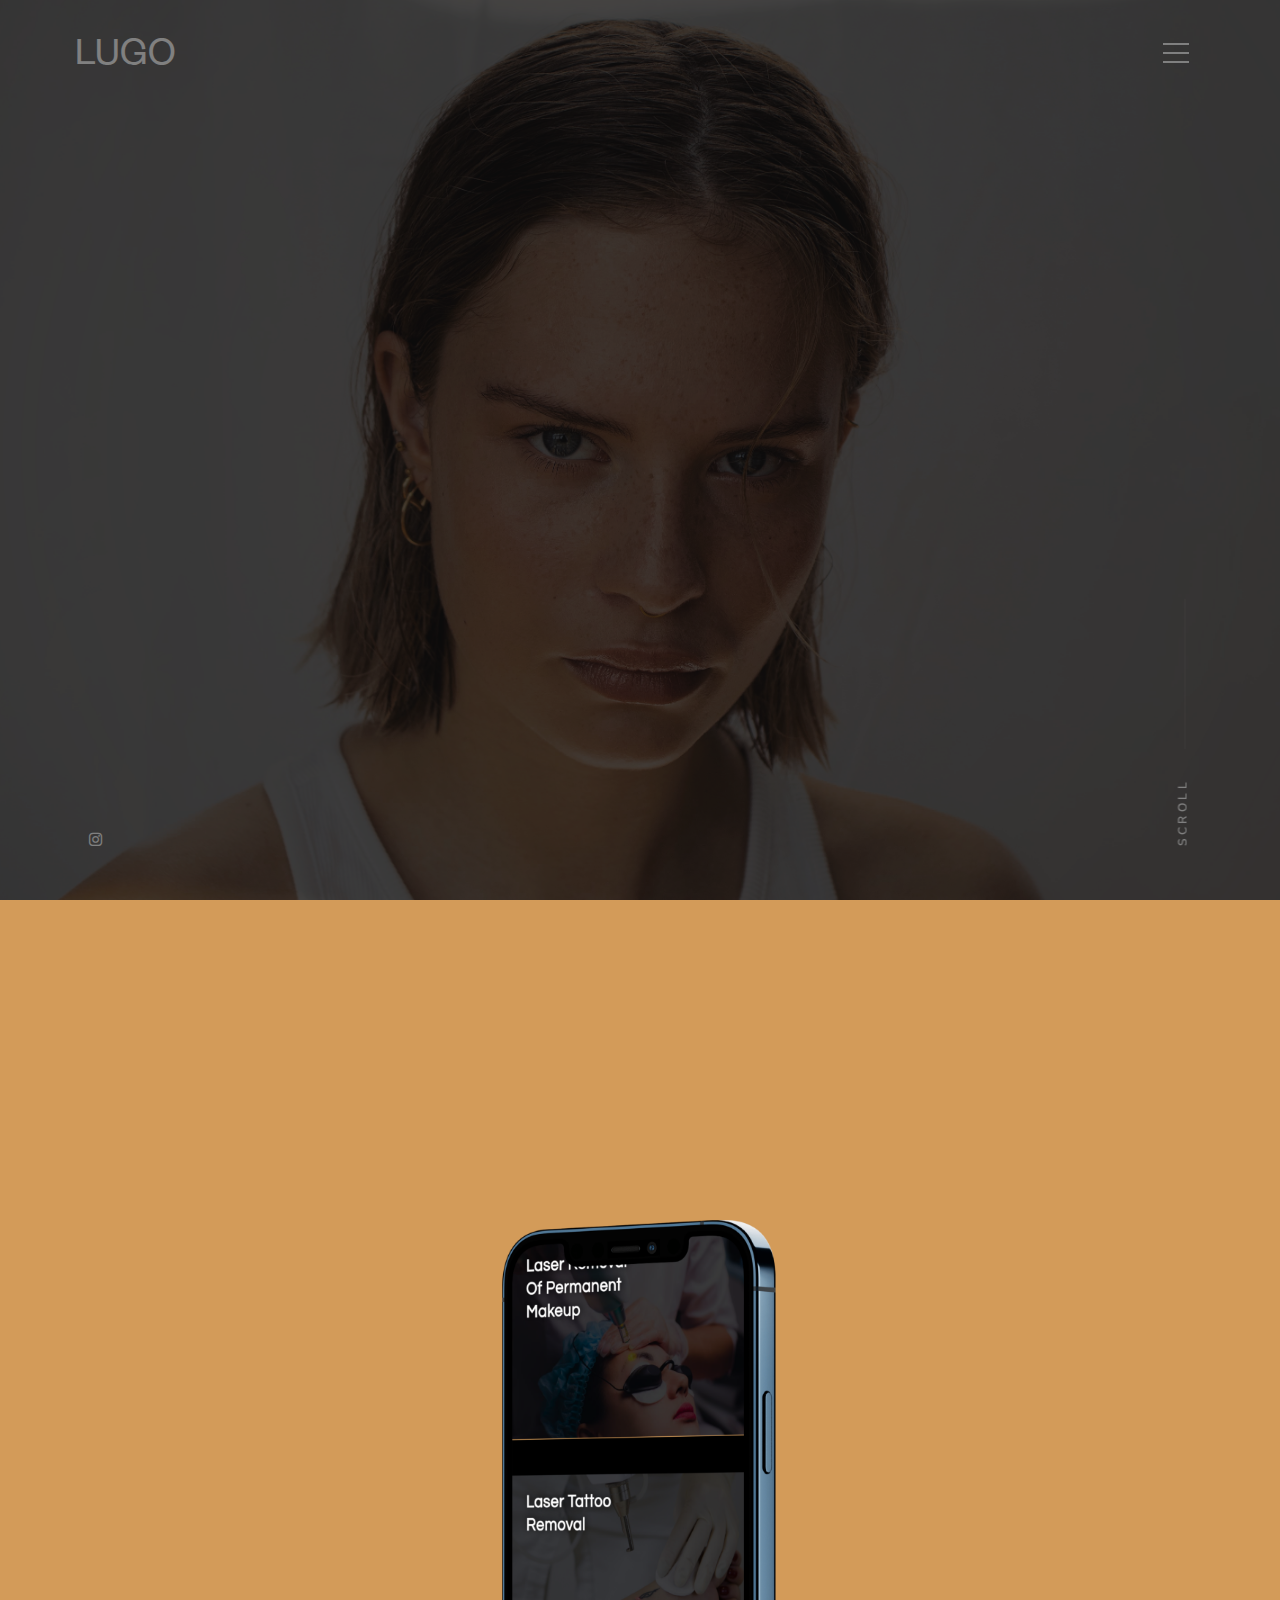
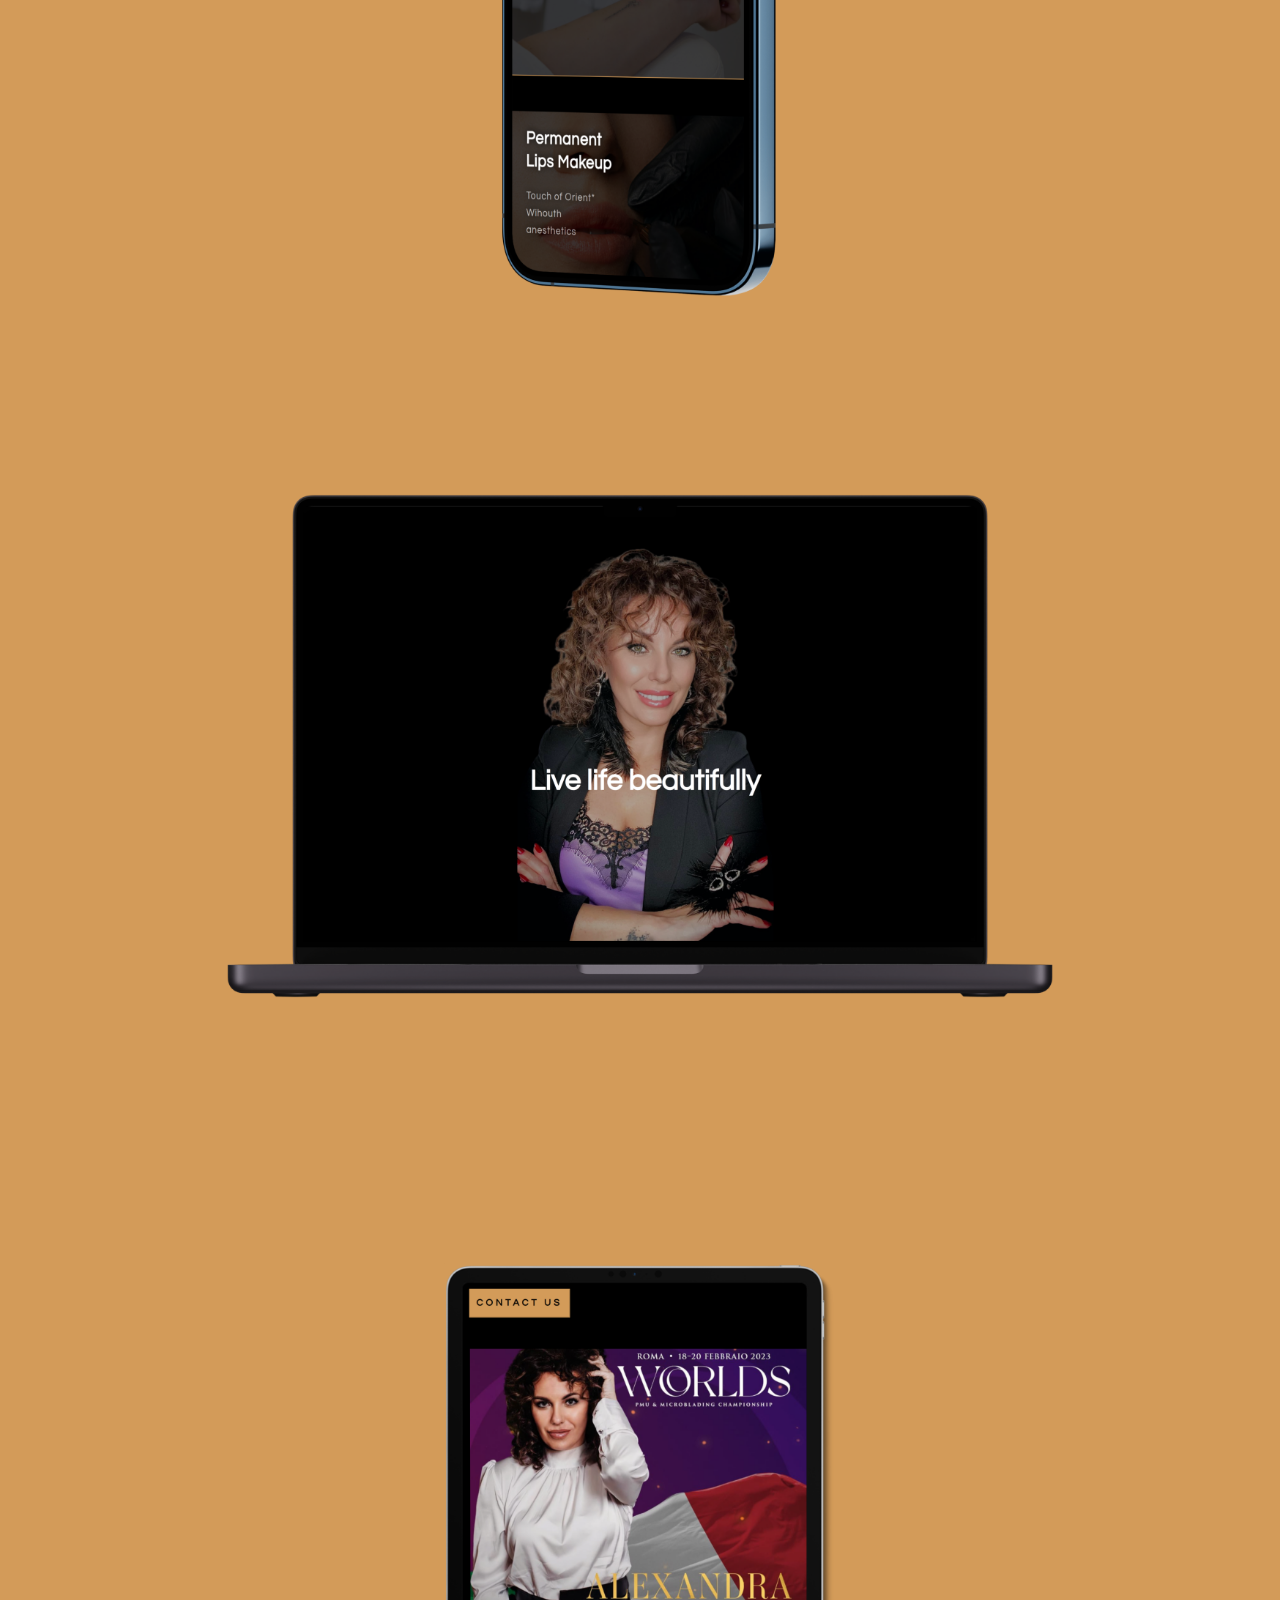
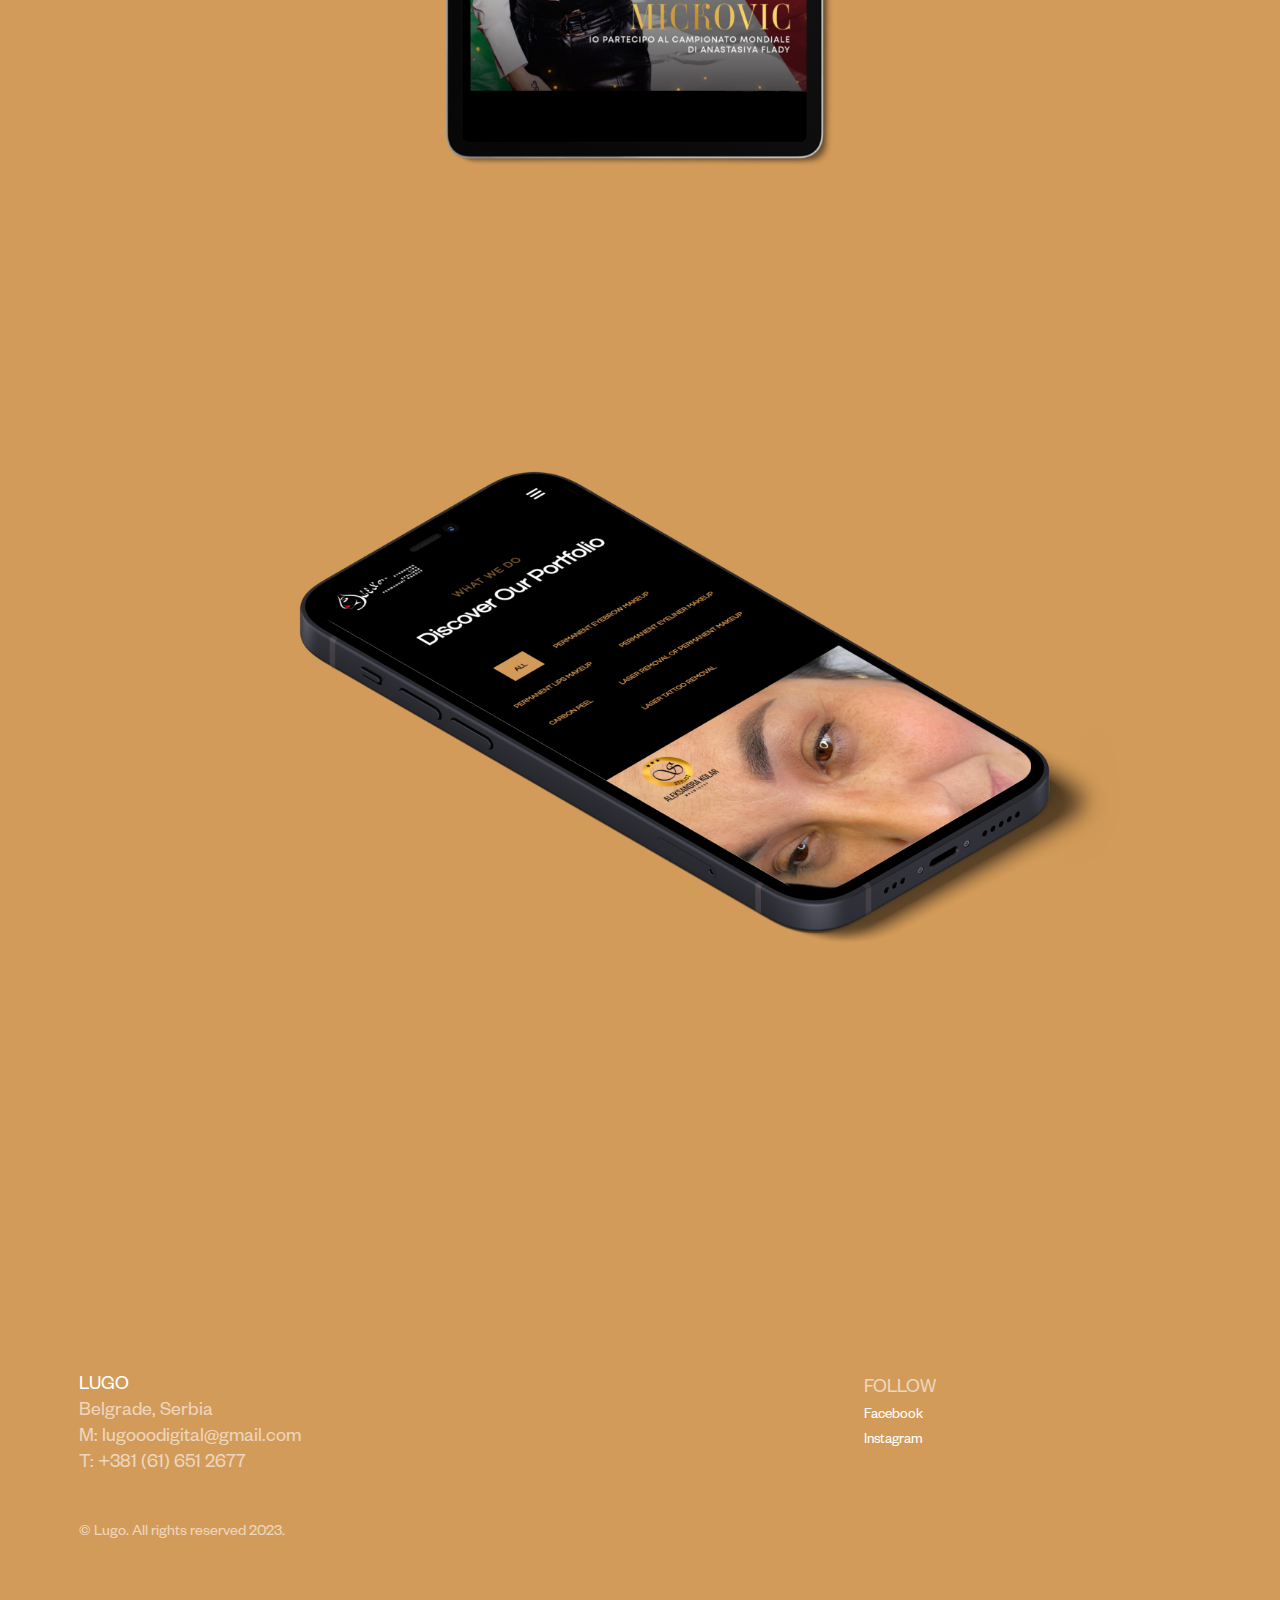
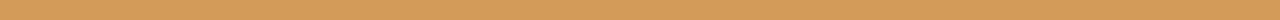
==== commit 57d8ba06: "v2.15" ====
--- a/aleksandra-kolar.html
+++ b/aleksandra-kolar.html
@@ -232,37 +232,56 @@
         <div class="row section-header narrow">
             <div class="col-full">
 
-                <h1 style="color: black;" class="display-4 font-weight"></h1>
+                <h1 class="display-4 letter-space font2"></h1>
             </div>
         </div> <!-- end section-header -->
 
-        <div class="row contact-main" data-aos="fade-up">
-            <div class="col-full" style="color: black;">
-
-                <p class="contact-address">
-                    Belgrade, Serbia
-
-                </p>
-                <p class="contact-email">
-                    lugooodigital@gmail.com
-
-                </p>
-                <p class="contact-numbers">
-
-                    +3816512677
-                </p>
-
-                <ul class="contact-social">
-                    <li>
-                        <a href="#0"><i class="fab fa-facebook"></i></a>
-                    </li>
-
-                    <li>
-                        <a href="#0"><i class="fab fa-instagram"></i></a>
-                    </li>
-
-
-                </ul>
+        <div class="row contact-main">
+            <div class="col-full footer-flex">
+                <div class="footer-info">
+                    <p class="contact-address letter-space" style="color: white;">
+                        LUGO
+
+                    </p>
+
+                    <p class="contact-address letter-space">
+                        Belgrade, Serbia
+
+                    </p>
+                    <p class="contact-email letter-space">
+                        M: lugooodigital@gmail.com
+
+                    </p>
+                    <p class="contact-numbers">
+
+                        T: +381 (61) 651 2677
+                    </p>
+                </div>
+                <div class="footer-social">
+                    <p class="contact-email letter-space social-p-1">
+                        FOLLOW
+
+                    </p>
+
+                    <a href="#0">
+                        <p class="contact-email letter-space social-p">
+                            Facebook
+
+                        </p>
+                    </a>
+
+
+
+                    <a href="#0">
+                        <p class="contact-email letter-space social-p">
+                            Instagram
+
+                        </p>
+                    </a>
+
+
+
+                </div>
             </div>
         </div>
 
@@ -274,7 +293,7 @@
     <footer>
         <div class="row">
             <div class="col-full ss-copyright">
-                <span style="color: black;">© Copyright Lugo 2023</span>
+                <span>© Lugo. All rights reserved 2023.</span>
 
             </div>
         </div>
@@ -283,46 +302,7 @@
     </footer>
 
 
-    <!-- photoswipe background
-    ================================================== -->
-    <div aria-hidden="true" class="pswp" role="dialog" tabindex="-1">
-
-        <div class="pswp__bg"></div>
-        <div class="pswp__scroll-wrap">
-
-            <div class="pswp__container">
-                <div class="pswp__item"></div>
-                <div class="pswp__item"></div>
-                <div class="pswp__item"></div>
-            </div>
-
-            <div class="pswp__ui pswp__ui--hidden">
-                <div class="pswp__top-bar">
-                    <div class="pswp__counter"></div><button class="pswp__button pswp__button--close"
-                        title="Close (Esc)"></button> <button class="pswp__button pswp__button--share"
-                        title="Share"></button> <button class="pswp__button pswp__button--fs"
-                        title="Toggle fullscreen"></button> <button class="pswp__button pswp__button--zoom"
-                        title="Zoom in/out"></button>
-                    <div class="pswp__preloader">
-                        <div class="pswp__preloader__icn">
-                            <div class="pswp__preloader__cut">
-                                <div class="pswp__preloader__donut"></div>
-                            </div>
-                        </div>
-                    </div>
-                </div>
-                <div class="pswp__share-modal pswp__share-modal--hidden pswp__single-tap">
-                    <div class="pswp__share-tooltip"></div>
-                </div><button class="pswp__button pswp__button--arrow--left" title="Previous (arrow left)"></button>
-                <button class="pswp__button pswp__button--arrow--right" title="Next (arrow right)"></button>
-                <div class="pswp__caption">
-                    <div class="pswp__caption__center"></div>
-                </div>
-            </div>
-
-        </div>
-
-    </div> <!-- end photoSwipe background -->
+
 
 
     <!-- Java Script
--- a/css/projects/aleksandra-kolar/css/main.css
+++ b/css/projects/aleksandra-kolar/css/main.css
@@ -2369,6 +2369,49 @@
   background-repeat: no-repeat;
   background-size: cover;
 }
+.footer-flex {
+  display: flex;
+}
+.footer-info,
+.footer-social {
+  font-size: 2rem;
+}
+.footer-info {
+  width: 70%;
+  text-align: left;
+  line-height: 1.3;
+}
+.footer-social {
+  font-size: 1.5rem;
+
+  text-align: left;
+}
+.social-p-1 {
+  margin-bottom: 1rem;
+  font-size: 2rem;
+}
+.ss-copyright {
+  text-align: left;
+  margin-top: 2rem;
+}
+@media only screen and (max-width: 800px) {
+  .footer-flex {
+    flex-direction: column;
+  }
+  .footer-social {
+    text-align: left;
+    padding-top: 2rem;
+    margin-top: 3rem;
+  }
+  .footer-info {
+    width: 100%;
+  }
+  .social-p {
+    margin-top: 10px;
+    border-bottom: 1px solid white;
+    line-height: 1;
+  }
+}
 
 .home-content::before {
   content: "";
@@ -4077,7 +4120,6 @@
  *
  * ------------------------------------------------------------------- */
 footer {
-  padding-top: 9rem;
   padding-bottom: 6rem;
   color: rgba(255, 255, 255, 0.6);
   background-color: var(--main-bg-color);
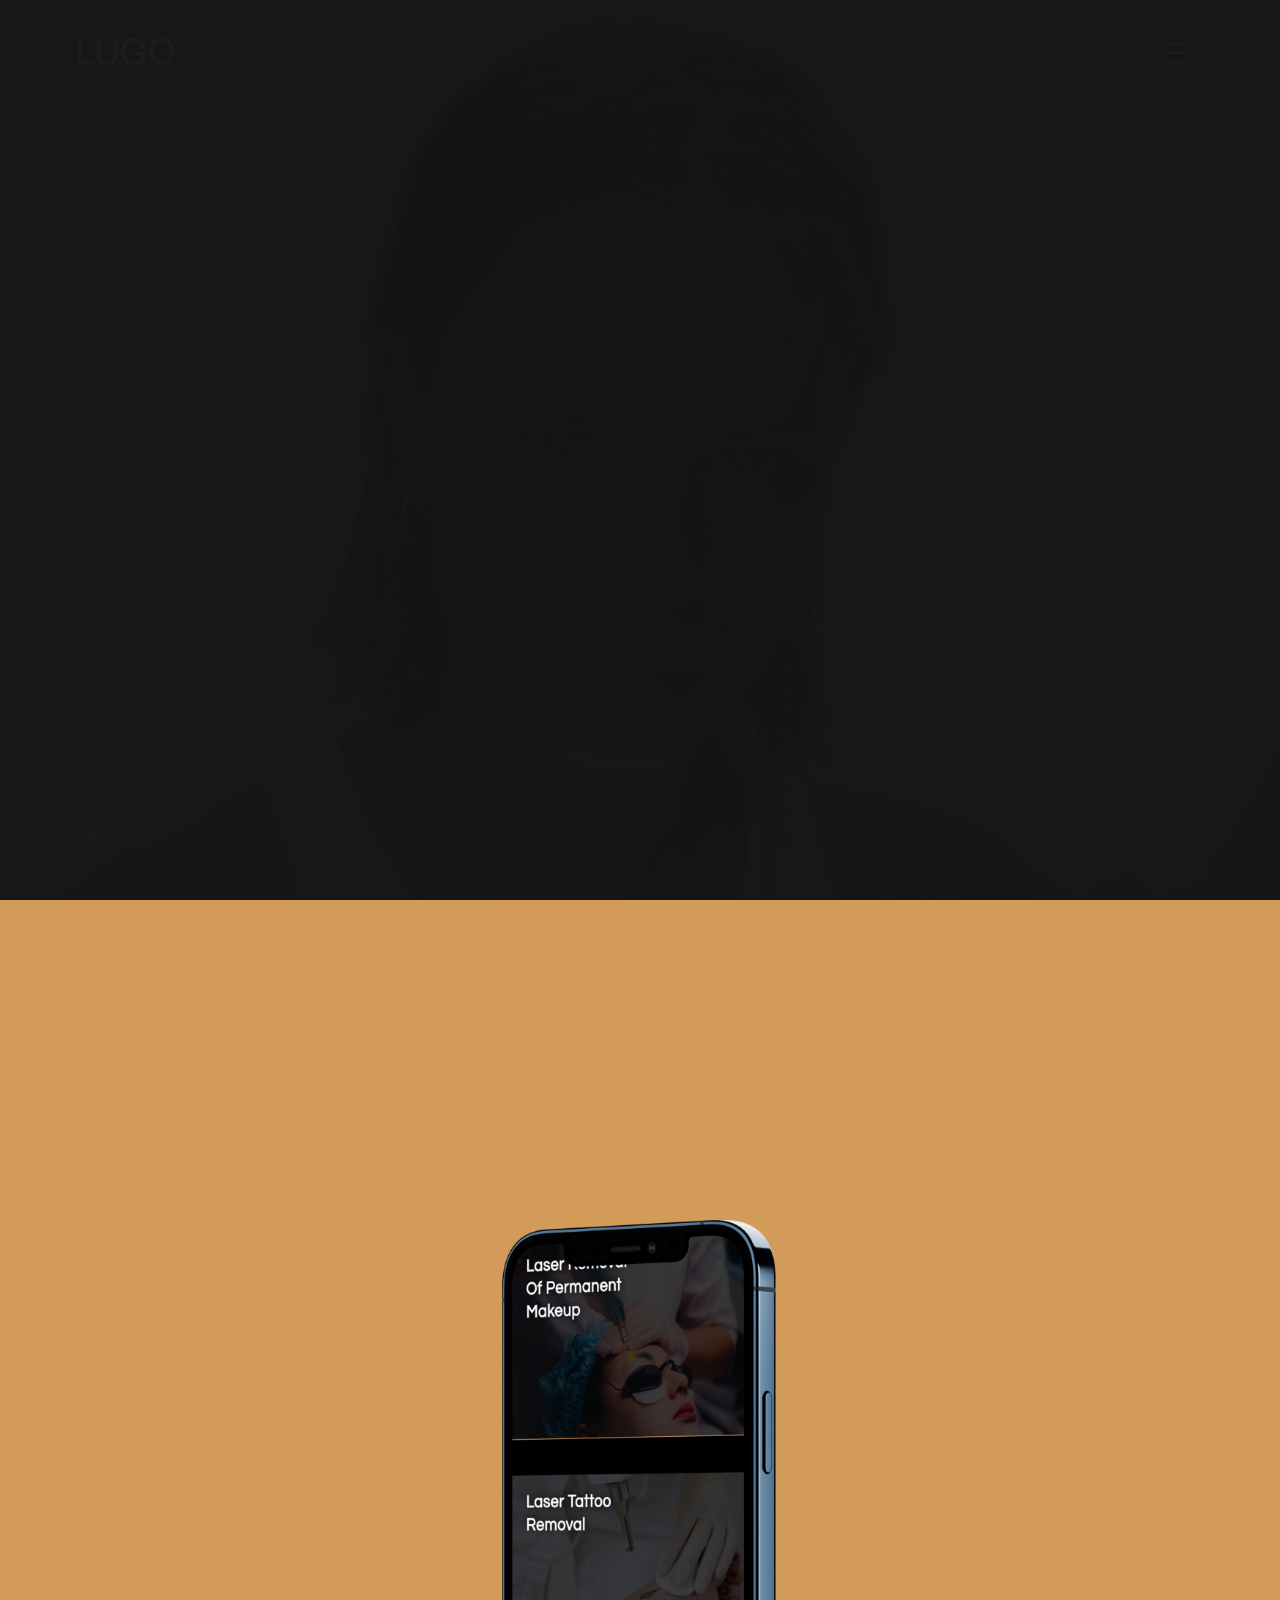
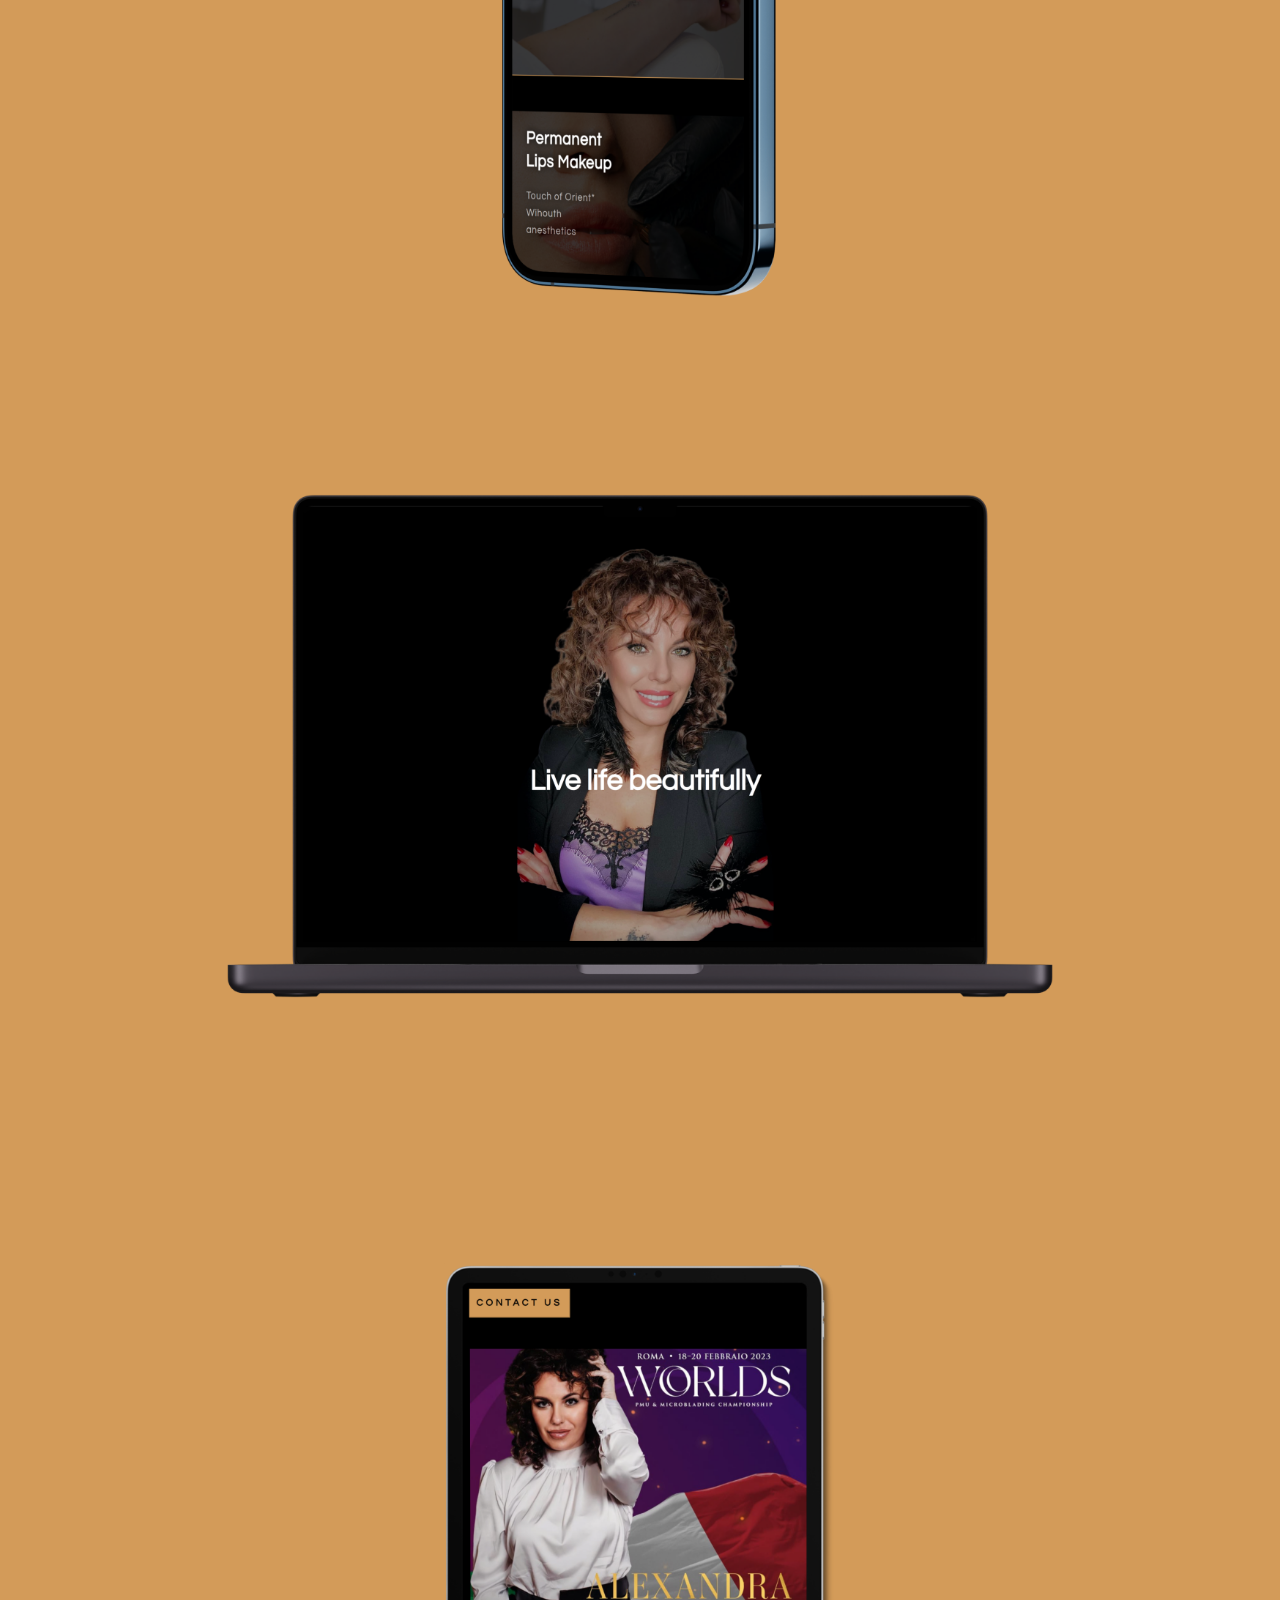
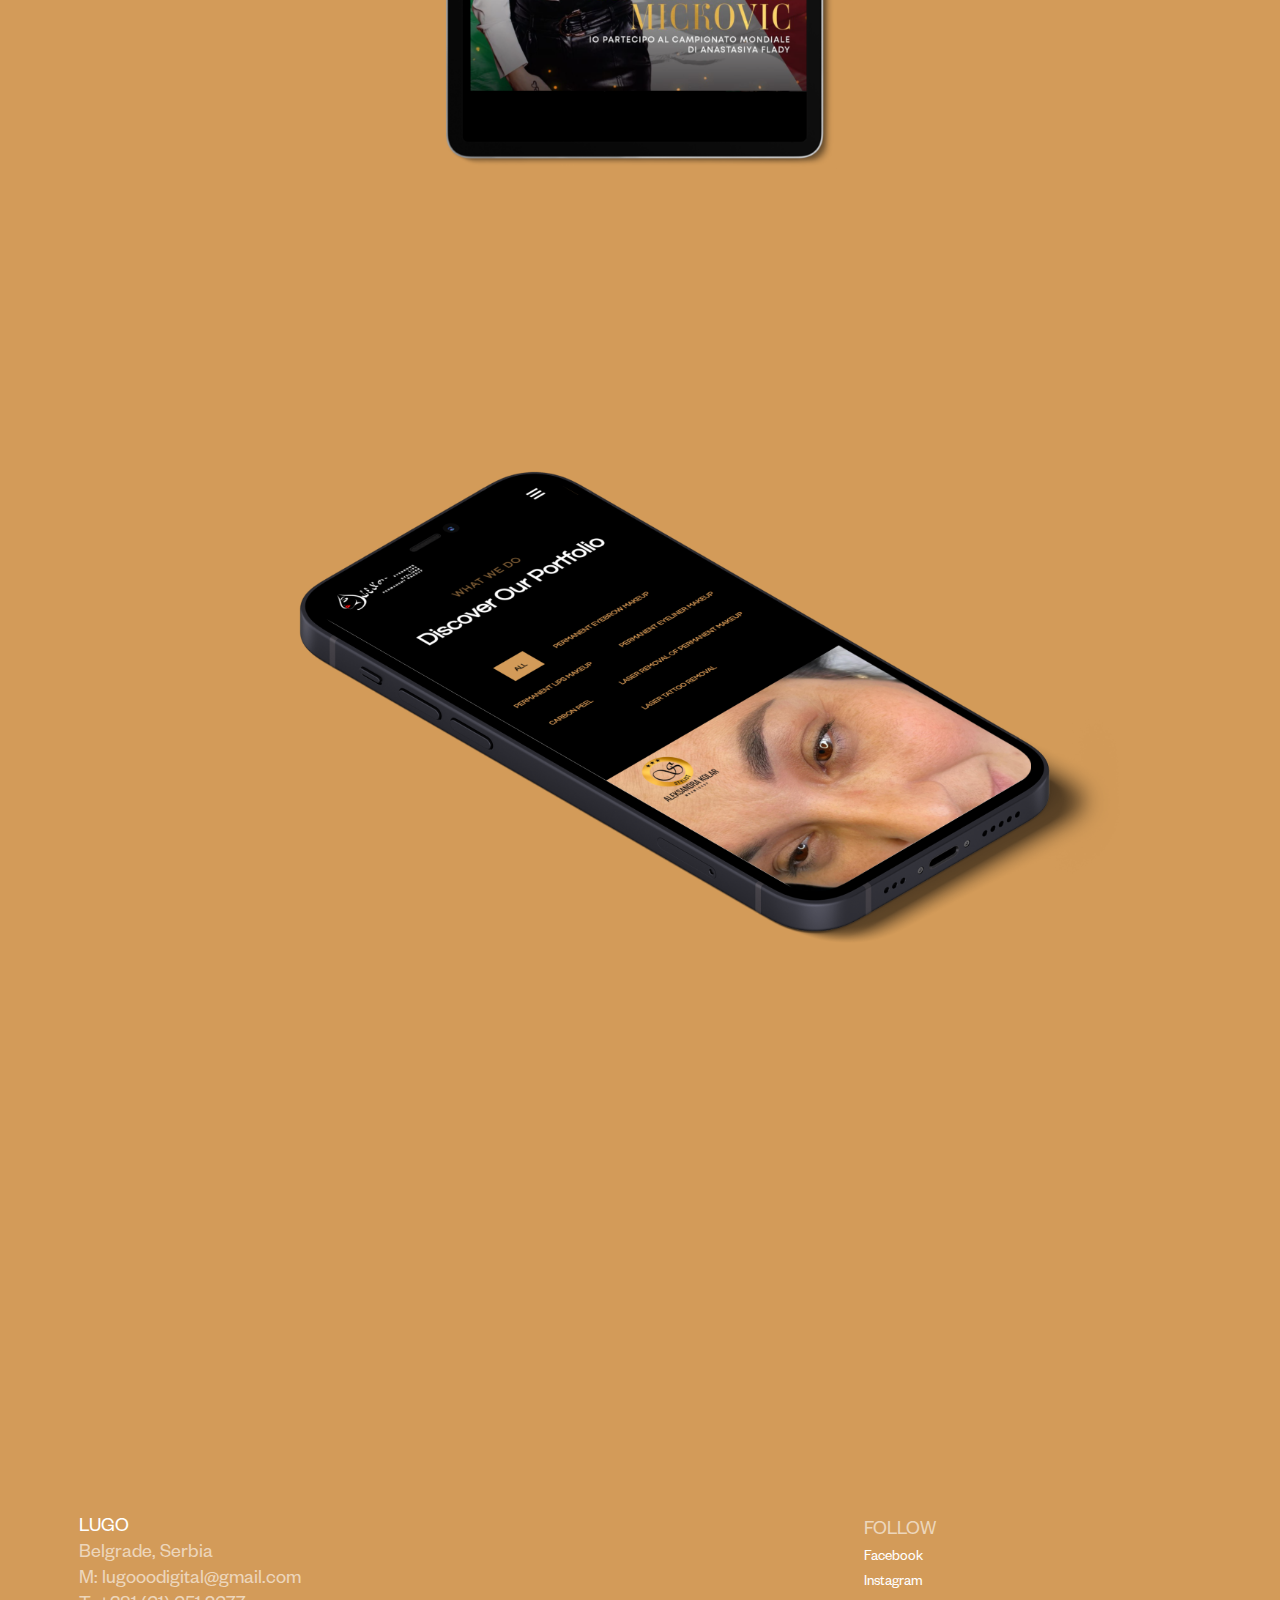
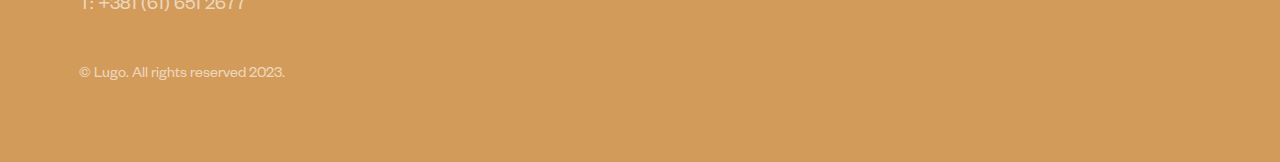
==== commit 523d4378: "v2.22" ====
--- a/aleksandra-kolar.html
+++ b/aleksandra-kolar.html
@@ -68,7 +68,7 @@
 
                 <ul class="header-nav__list">
                     <li><a class="smoothscroll" href="index.html" title="home">Home</a></li>
-                    <li><a class="smoothscroll" href="index.html#about" title="about">About</a></li>
+
                     <li><a class="smoothscroll" href="#services" title="services">Services</a></li>
 
                     <li><a class="smoothscroll" href="portfolio.html" title="works">Portfolio</a></li>
--- a/css/projects/aleksandra-kolar/css/main.css
+++ b/css/projects/aleksandra-kolar/css/main.css
@@ -4131,6 +4131,9 @@
 footer a {
   color: #ffffff;
 }
+.display-4 {
+  min-height: 124px;
+}
 
 /* ------------------------------------------------------------------- 
  * ## copyright
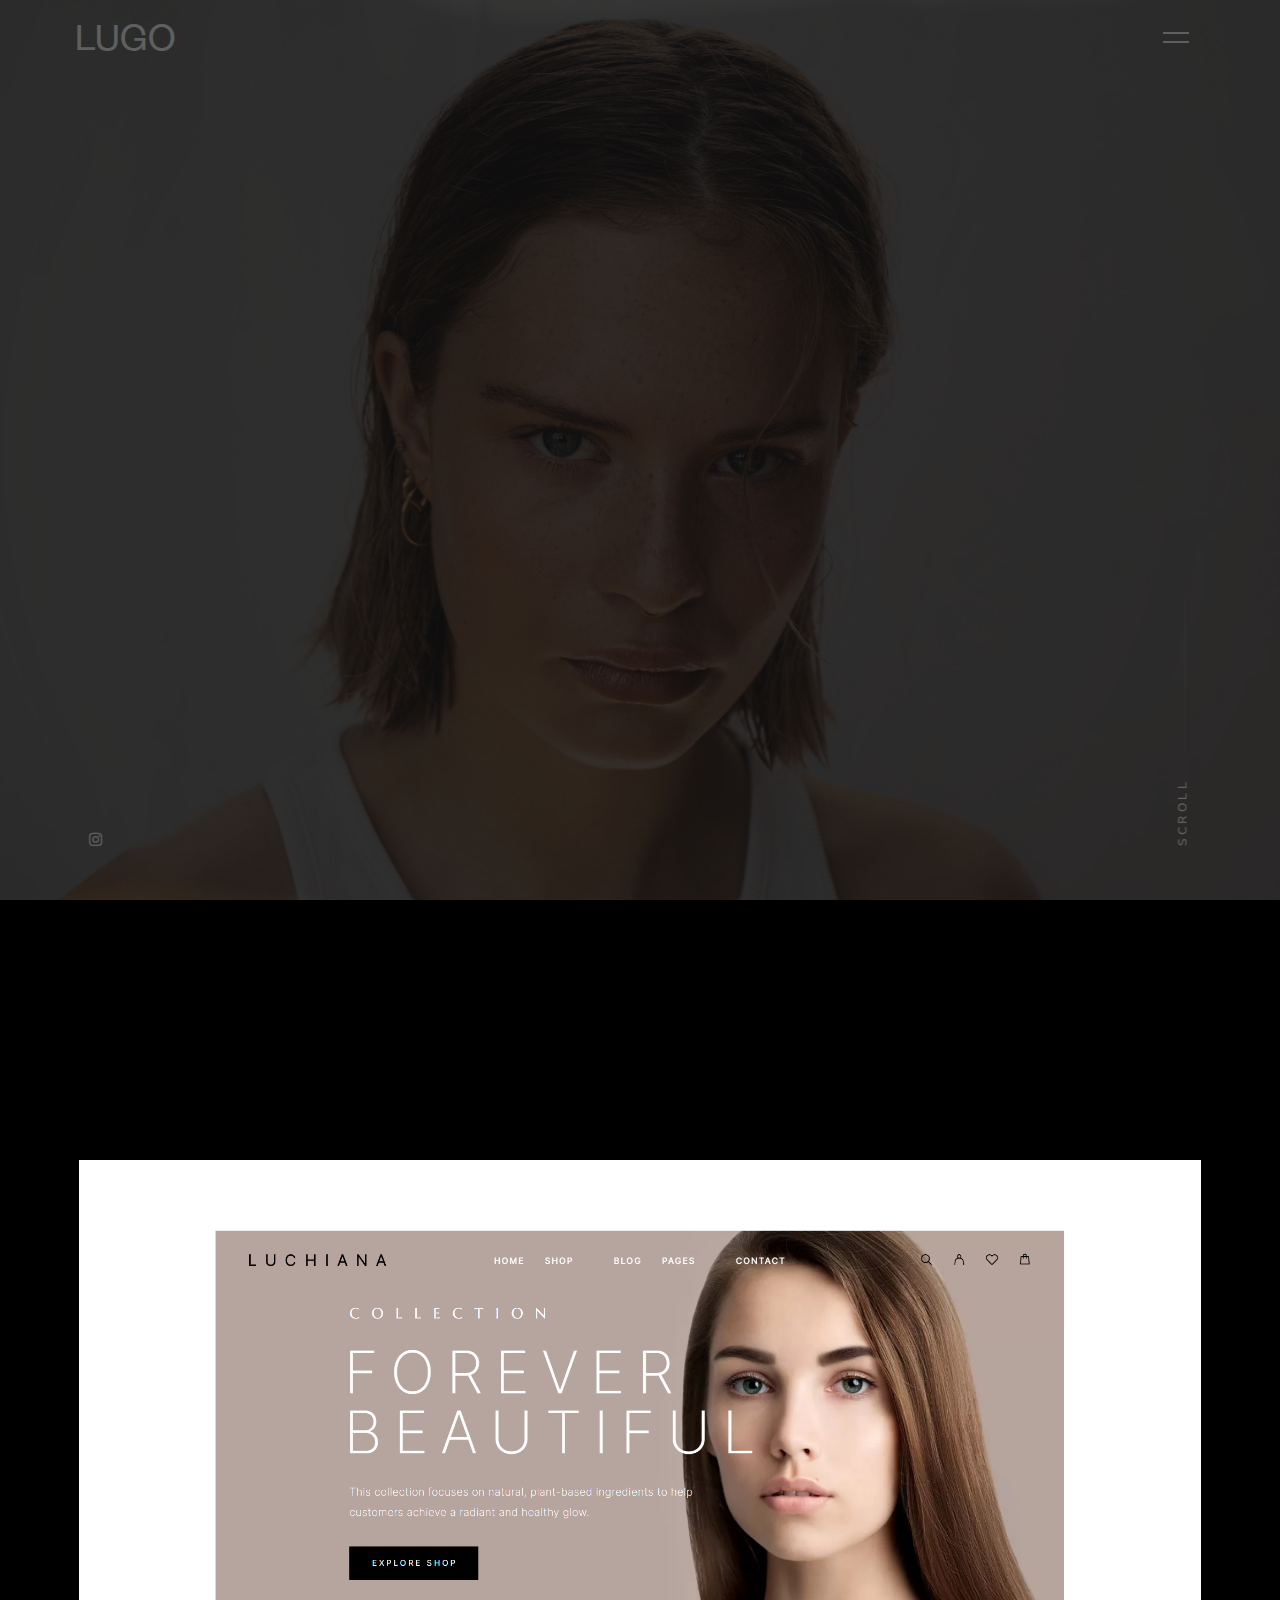
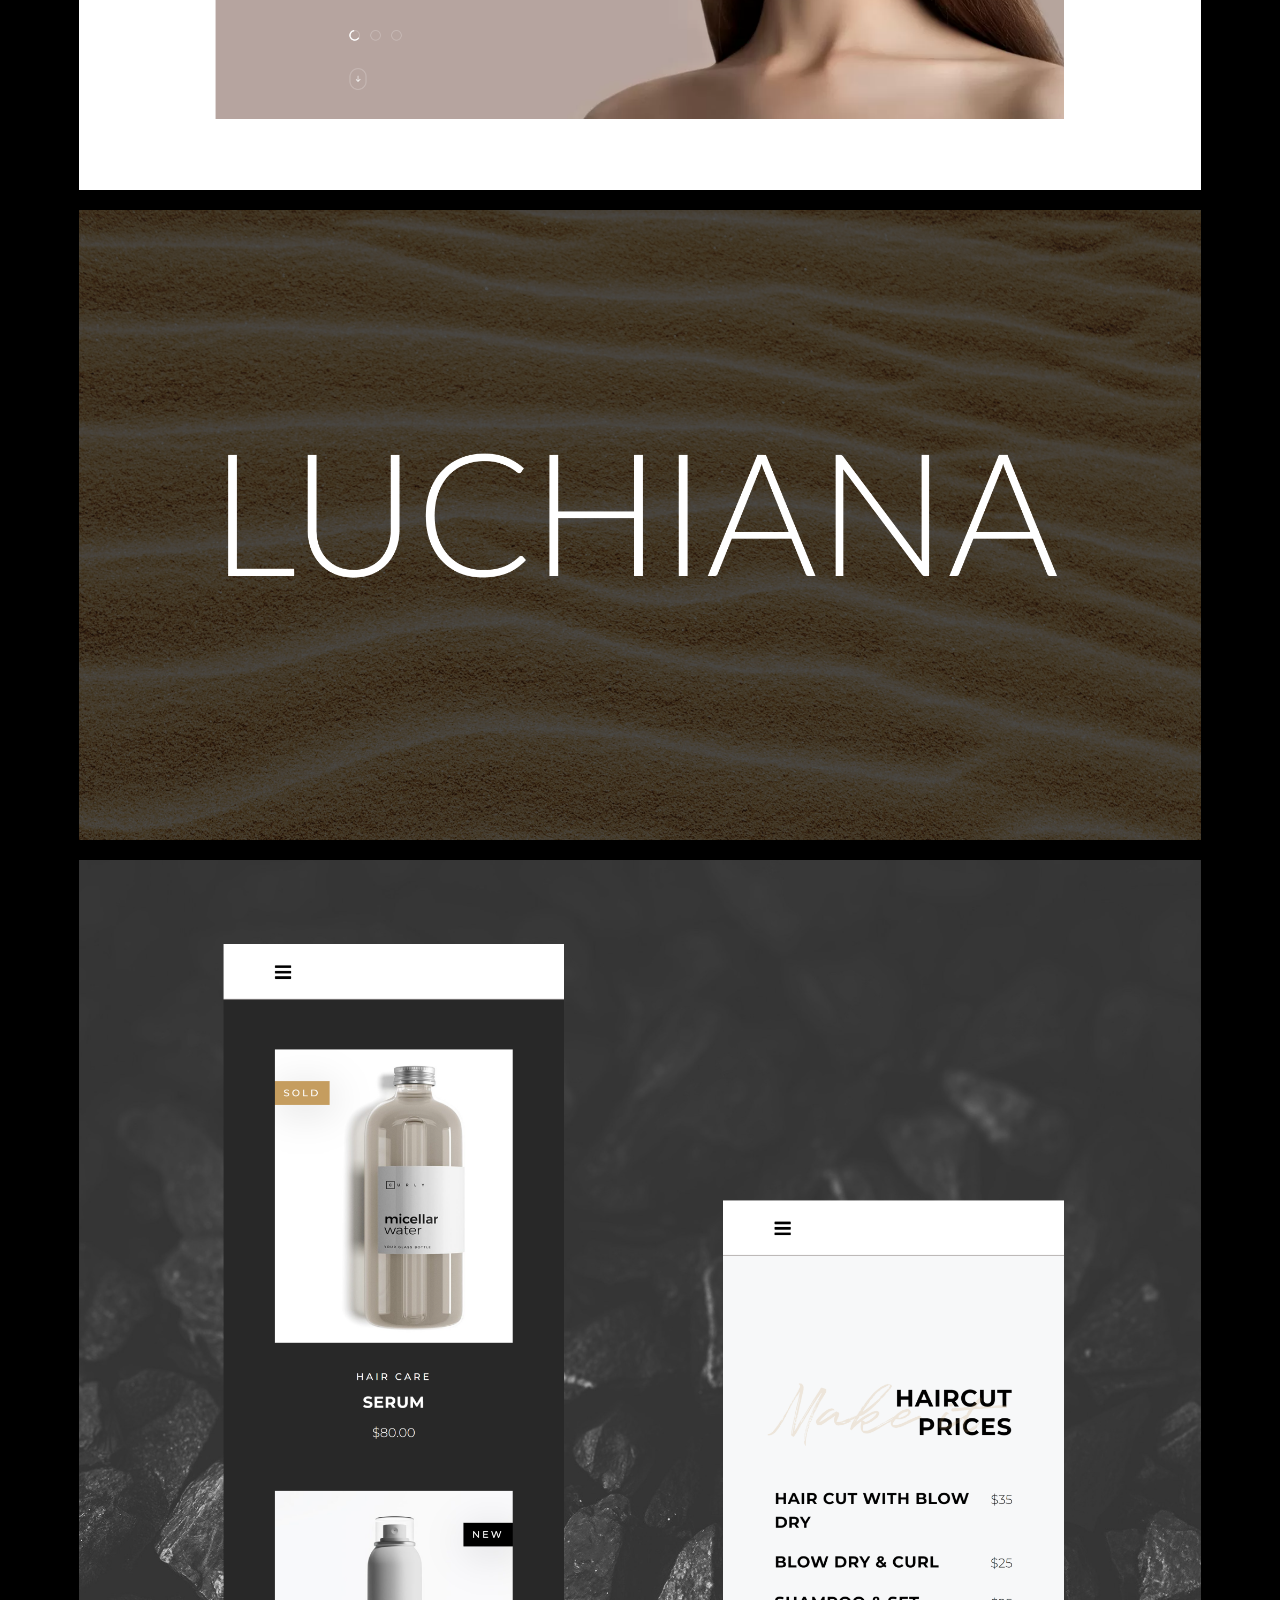
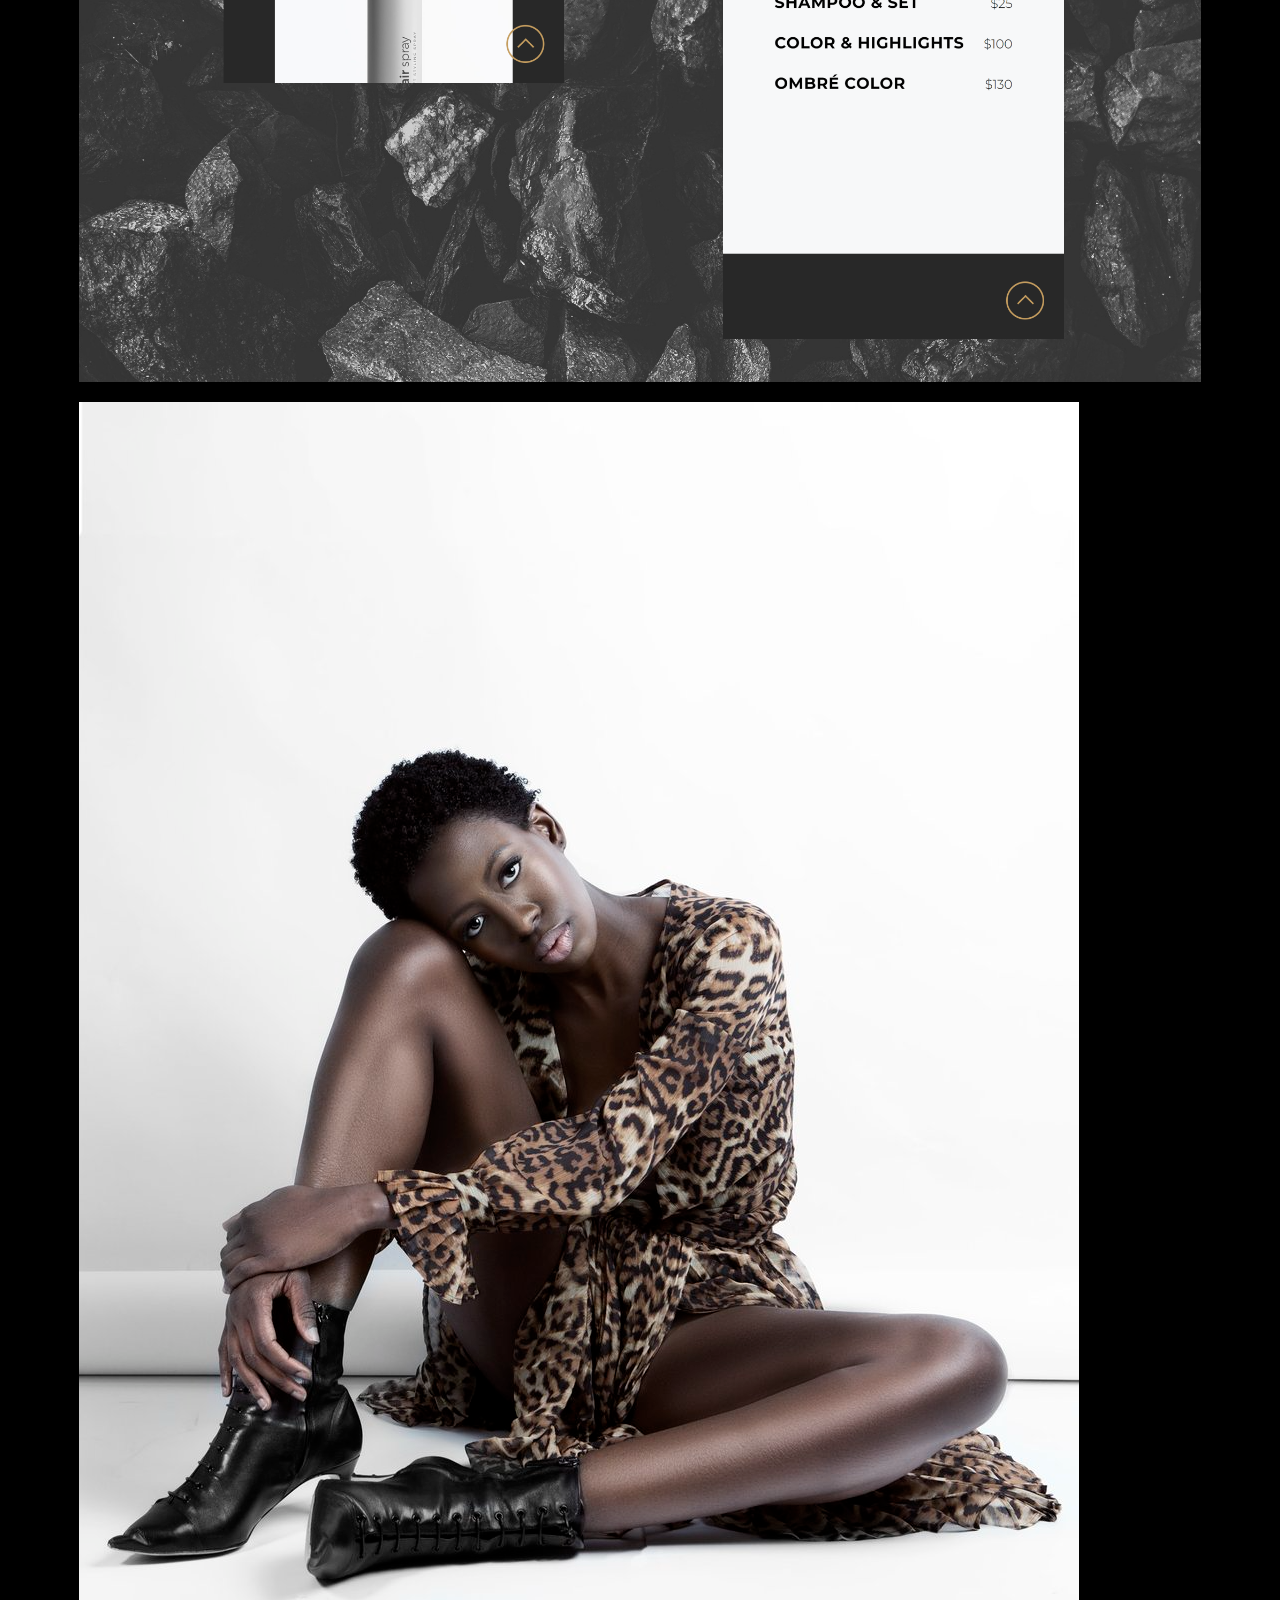
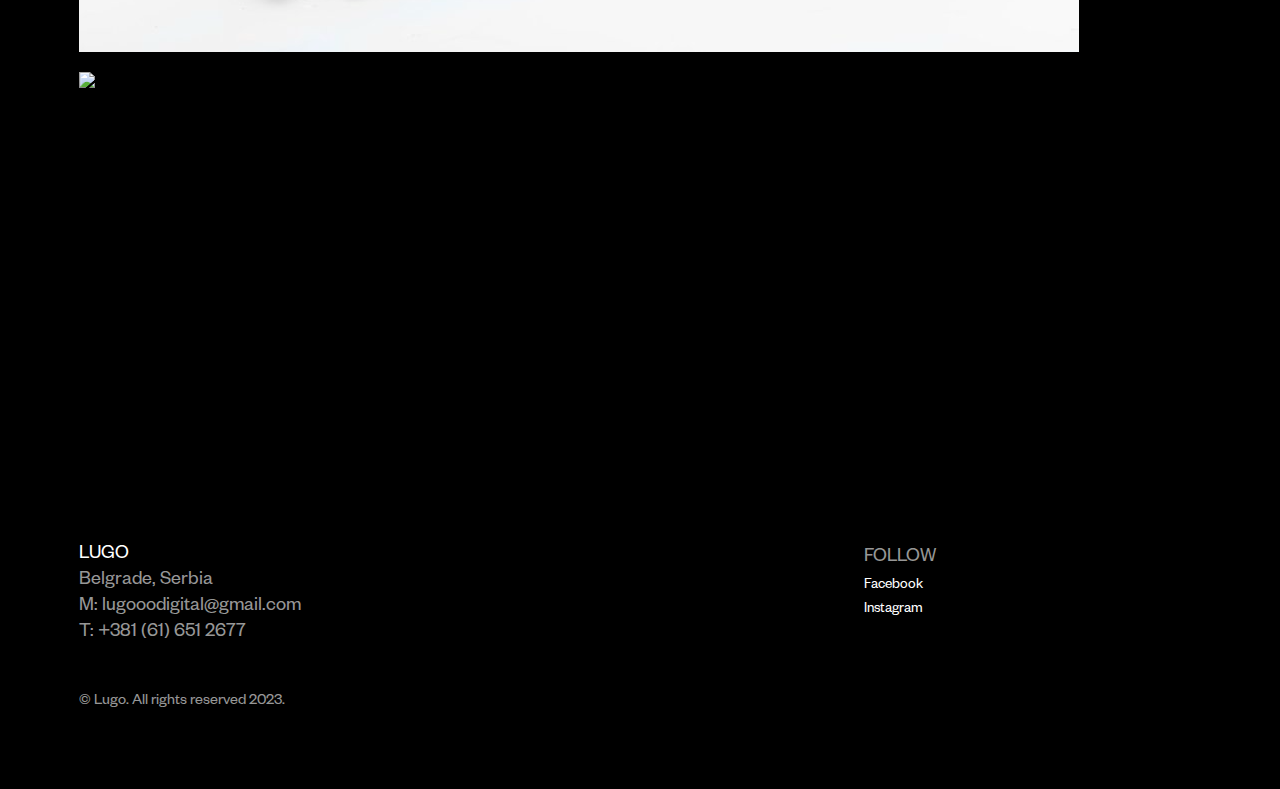
==== commit d294af53: "v1.1" ====
--- a/aleksandra-kolar.html
+++ b/aleksandra-kolar.html
@@ -192,22 +192,28 @@
 
         <div class="row bit-narrow">
             <div class="col-full">
-                <img src="./images/projects/aleksandra-kolar/Frame 14.png" class="large-image">
-                <img src="./images/projects/aleksandra-kolar/Frame 13(1).png" class="small-image">
-            </div>
-
-            <div class="col-full">
-                <img src="./images/projects/aleksandra-kolar/Frame 8.png" class="large-image">
-                <img src="./images/projects/aleksandra-kolar/Frame 122.png" class="small-image">
-            </div>
-            <div class="col-full">
-                <img src="./images/projects/aleksandra-kolar/Frame 6 (1).png" class="large-image">
-                <img src="./images/projects/aleksandra-kolar/Frame 111.png" class="small-image">
-            </div>
-
-            <div class="col-full">
-                <img src="./images/projects/aleksandra-kolar/Frame 7.png" class="large-image">
-                <img src="./images/projects/aleksandra-kolar/Frame 7(1).png" class="small-image">
+                <img src="./images/projects/aleksandra-kolar/Iphone-mockup (4).png" class="large-image">
+                <img src="./images/projects/aleksandra-kolar/Group 3 (8).png" class="small-image">
+            </div>
+
+            <div class="col-full">
+                <img src="./images/projects/aleksandra-kolar/Group 4 (1).png" class="large-image">
+                <img src="./images/projects/aleksandra-kolar/Group 4 (2).png" class="small-image">
+            </div>
+            <div class="col-full">
+                <img src="./images/projects/aleksandra-kolar/Group 8.png" class="large-image">
+                <img src="./images/projects/aleksandra-kolar/Group 8.png" class="small-image">
+            </div>
+            <div class="col-full">
+                <img src="./images/projects/aleksandra-kolar/20190203_Fanta-Kira-Beauty12387.png" class="large-image">
+                <img src="./images/projects/aleksandra-kolar/20190203_Fanta-Kira-Beauty12387.png" class="small-image">
+            </div>
+
+            <div class="col-full">
+                <img src="./images/projects/aleksandra-kolar/Free Outdoor Advertising Billboard PSD Mockup.png"
+                    class="large-image">
+                <img src="./images/projects/aleksandra-kolar/Free Outdoor Advertising Billboard PSD Mockup.png"
+                    class="small-image">
             </div>
 
 
--- a/css/projects/aleksandra-kolar/css/base.css
+++ b/css/projects/aleksandra-kolar/css/base.css
@@ -649,7 +649,7 @@
   }
 
   [class*="col-"] {
-    padding: 0 10px;
+    padding: 10px 10px;
   }
 
   .mob-1-4 {
--- a/css/projects/aleksandra-kolar/css/main.css
+++ b/css/projects/aleksandra-kolar/css/main.css
@@ -93,11 +93,11 @@
   transition: all 0.3s ease-in-out;
 }
 :root {
-  --main-bg-color: #d39b59;
+  --main-bg-color: black;
 }
 /* 
 @font-face {
-  font-family: "Amatis-font";
+  font-family: "FounderGrotesk";
   src: url("/fonts/Ubuntu-Regular.ttf") format("truetype");
   
   font-weight: normal;
@@ -105,16 +105,23 @@
 }
  */
 @font-face {
-  font-family: "Amatis-font";
+  font-family: "FounderGrotesk";
   src: url("/fonts/Founders_Grotesk/FoundersGrotesk-Regular.otf")
     format("opentype");
 
   font-weight: normal;
   font-style: normal;
 }
+@font-face {
+  font-family: "AnticDidone";
+  src: url("./font-awesome/AnticDidone-Regular.ttf") format("truetype");
+
+  font-weight: normal;
+  font-style: normal;
+}
 
 body {
-  font-family: "Amatis-font";
+  font-family: "FounderGrotesk";
   /* Use the font-family in your styles */
 }
 
@@ -145,8 +152,8 @@
 .h4,
 .h5,
 .h6 {
-  font-family: "Amatis-font", sans-serif;
-  font-weight: 600;
+  font-family: "FounderGrotesk", sans-serif;
+  font-weight: 100;
   color: #ffffff;
   text-rendering: optimizeLegibility;
 }
@@ -252,21 +259,21 @@
 }
 
 p.lead {
-  font-family: "Amatis-font", sans-serif;
+  font-family: "FounderGrotesk", sans-serif;
   font-weight: 300;
   font-size: 1.8rem;
   line-height: 1.625;
   margin-bottom: 3.6rem;
 }
 p.lead3 {
-  font-family: "Amatis-font", sans-serif;
+  font-family: "FounderGrotesk", sans-serif;
   font-weight: 300;
   font-size: 1.8rem;
   line-height: 1.625;
   margin-bottom: 3.6rem;
 }
 p.lead4 {
-  font-family: "Amatis-font", sans-serif;
+  font-family: "FounderGrotesk", sans-serif;
   font-weight: 300;
   font-size: 1.8rem;
   line-height: 1.625;
@@ -415,7 +422,7 @@
 
 blockquote cite {
   display: block;
-  font-family: "Amatis-font", sans-serif;
+  font-family: "FounderGrotesk", sans-serif;
   font-size: 1.4rem;
   font-style: normal;
   line-height: 1.5;
@@ -1547,7 +1554,7 @@
  * ## display headings
  * ------------------------------------------------------------------- */
 .display-1 {
-  font-family: "Amatis-font", sans-serif;
+  font-family: "FounderGrotesk", sans-serif;
   font-weight: 600;
   font-size: 4.6rem;
   line-height: 1.5;
@@ -1557,7 +1564,7 @@
 }
 
 .subhead {
-  font-family: "Amatis-font", sans-serif;
+  font-family: "FounderGrotesk", sans-serif;
   font-weight: 600;
   font-size: 1.8rem;
   line-height: 1.333;
@@ -1939,7 +1946,7 @@
   padding: 0;
   position: absolute;
   left: 7.5rem;
-  top: 50%;
+  top: 32%;
   -webkit-transform: translateY(-50%);
   -ms-transform: translateY(-50%);
   transform: translateY(-50%);
@@ -2002,7 +2009,7 @@
 
 .header-nav h3 {
   display: inline-block;
-  font-family: "Amatis-font", sans-serif;
+  font-family: "FounderGrotesk", sans-serif;
   font-weight: 700;
   font-size: 12px;
   line-height: 1.25;
@@ -2045,7 +2052,7 @@
 }
 
 .header-nav__list {
-  font-family: "Amatis-font", sans-serif;
+  font-family: "FounderGrotesk", sans-serif;
   font-weight: 600;
   font-size: 2.8rem;
   line-height: 1.286;
@@ -2069,7 +2076,7 @@
   display: block;
   content: counter(ctr, decimal-leading-zero) ".";
   counter-increment: ctr;
-  font-family: "Amatis-font", sans-serif;
+  font-family: "FounderGrotesk", sans-serif;
   font-size: 11px;
   color: #141a28;
   -webkit-transition: all 0.5s ease-in-out;
@@ -2181,7 +2188,7 @@
   width: 48px;
   height: 45px;
   line-height: 45px;
-  font-family: "Amatis-font", sans-serif;
+  font-family: "FounderGrotesk", sans-serif;
   font-weight: 600;
   font-size: 13px;
   text-transform: uppercase;
@@ -2191,7 +2198,7 @@
   transition: all 0.5s ease-in-out;
   position: fixed;
   right: 8rem;
-  top: 30px;
+  top: 10px;
 }
 
 .header-menu-icon {
@@ -2207,7 +2214,6 @@
   top: 50%;
 }
 
-.header-menu-icon::before,
 .header-menu-icon::after {
   content: "";
   width: 100%;
@@ -2263,7 +2269,7 @@
 
 @media only screen and (max-width: 800px) {
   .header-logo {
-    left: 40px;
+    left: 30px;
   }
 
   .header-nav {
@@ -2287,7 +2293,7 @@
   }
 
   .header-menu-toggle {
-    top: 27px;
+    top: 3px;
     right: 25px;
   }
 }
@@ -2322,7 +2328,7 @@
   }
 
   .header-menu-toggle {
-    top: 21px;
+    top: 3px;
     right: 20px;
   }
 
@@ -2443,7 +2449,7 @@
 }
 
 .home-content h1 {
-  font-family: "Amatis-font", sans-serif;
+  font-family: "FounderGrotesk", sans-serif;
   font-weight: 700;
   font-size: 10rem;
   line-height: 1;
@@ -2453,7 +2459,7 @@
   margin-bottom: 0;
 }
 .home-content1 h1 {
-  font-family: "Amatis-font", sans-serif;
+  font-family: "FounderGrotesk", sans-serif;
   font-weight: 700;
   font-size: 10rem;
   line-height: 1;
@@ -4158,7 +4164,7 @@
   color: #ffffff;
   background-color: #351b48;
   text-align: center;
-  font-family: "Amatis-font", sans-serif;
+  font-family: "FounderGrotesk", sans-serif;
   font-weight: 700;
   font-size: 13px;
   text-transform: uppercase;
